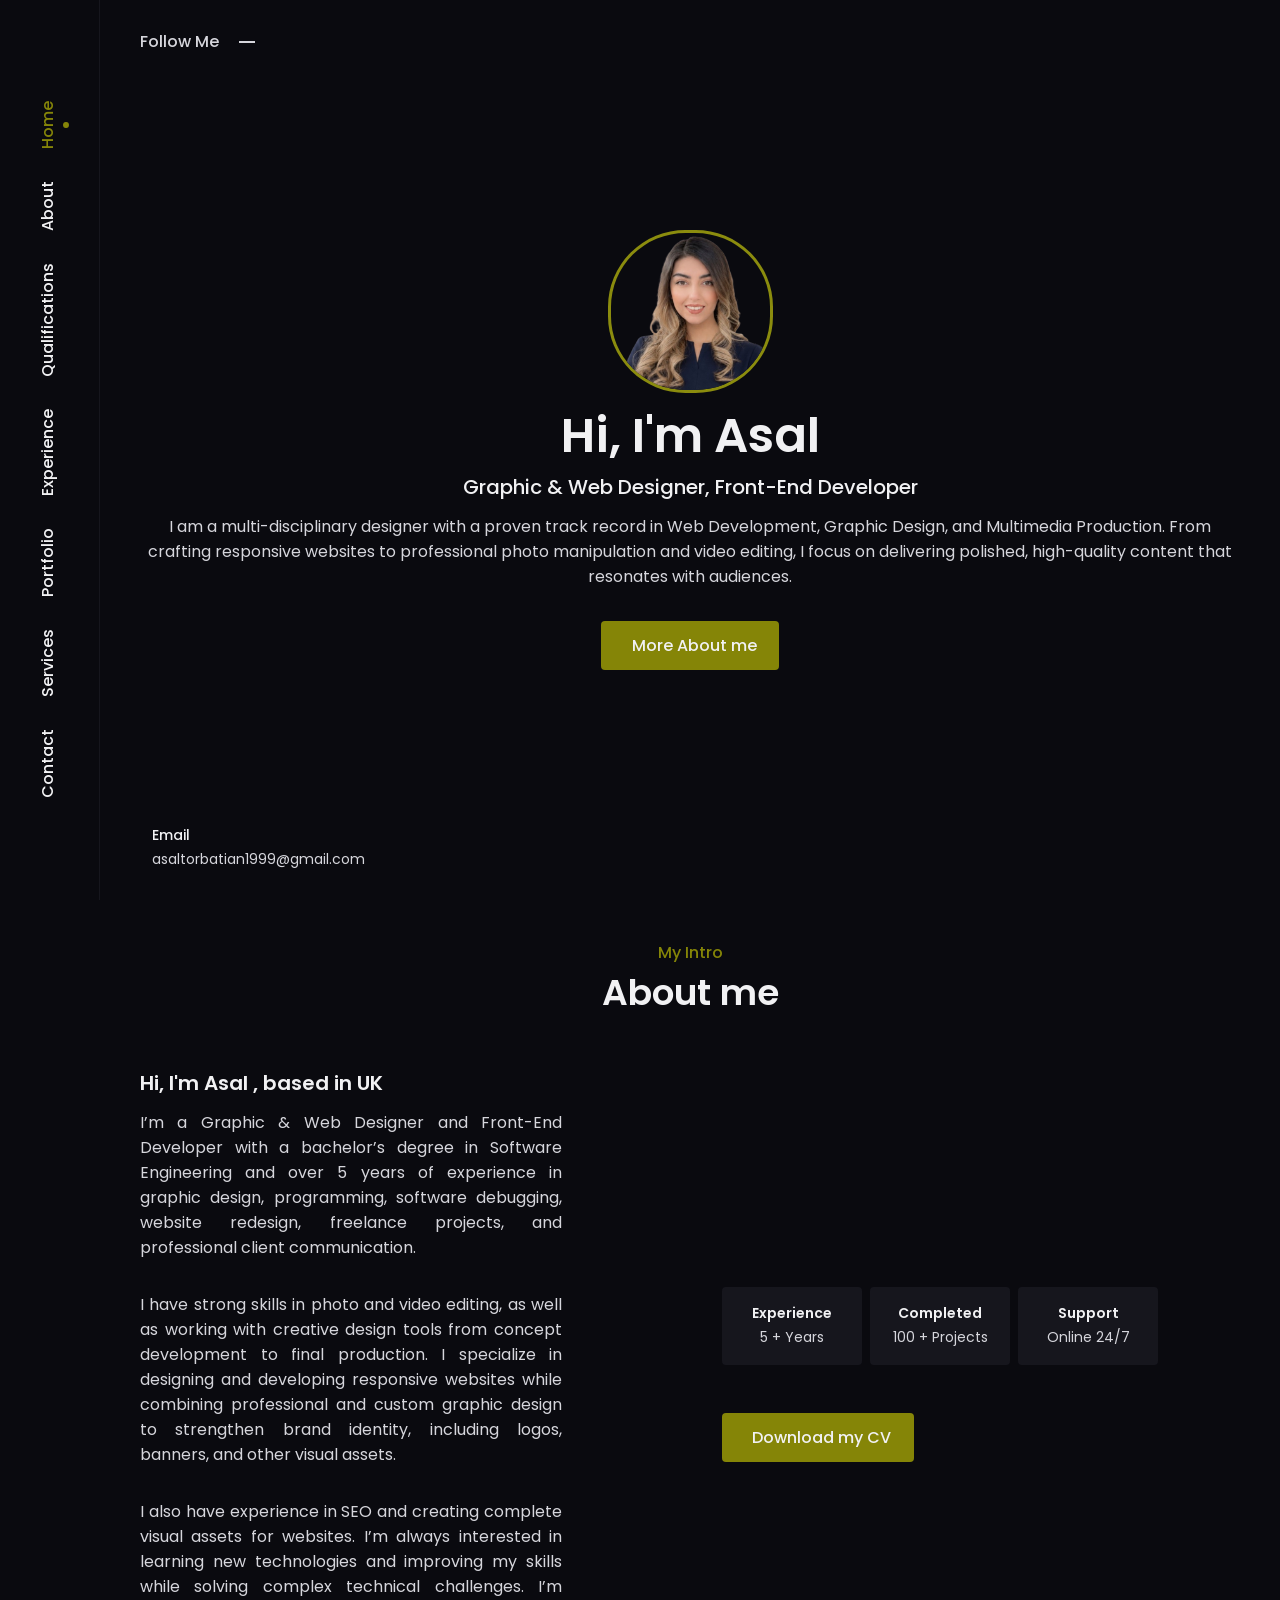
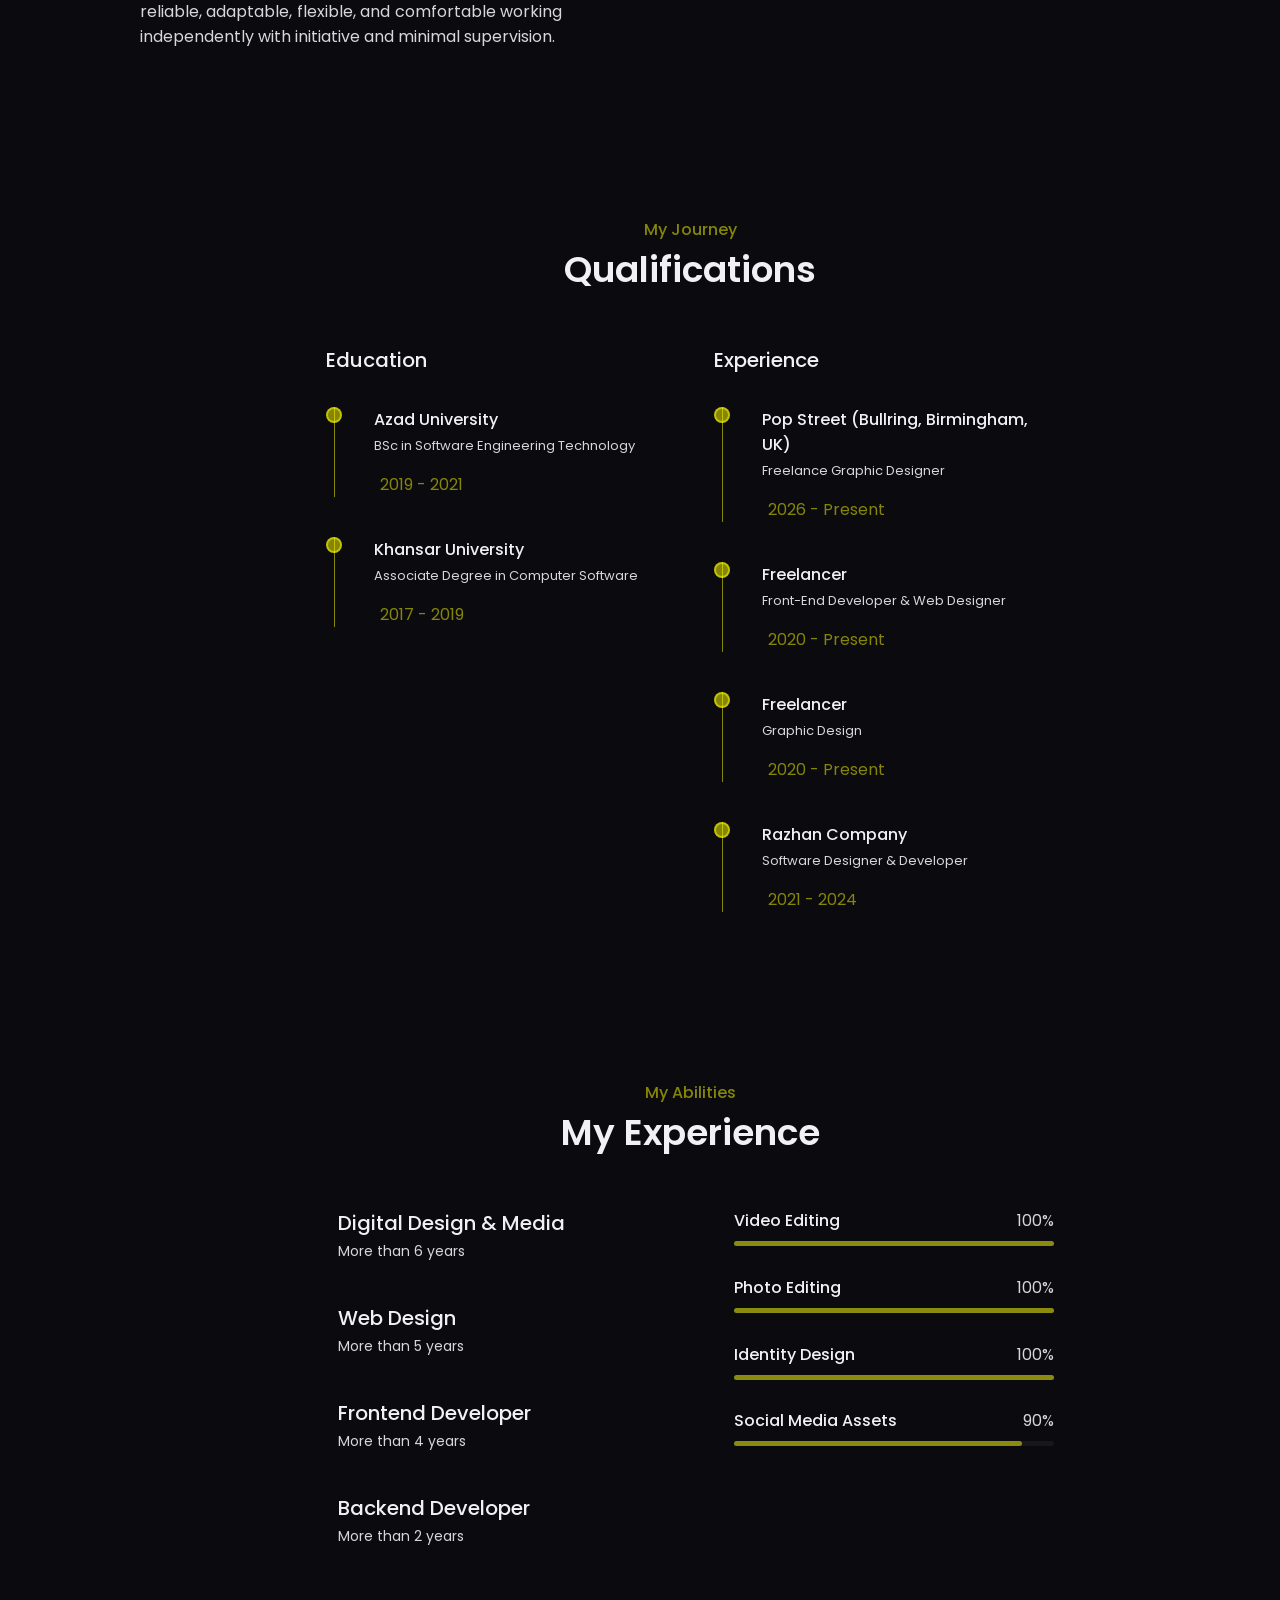
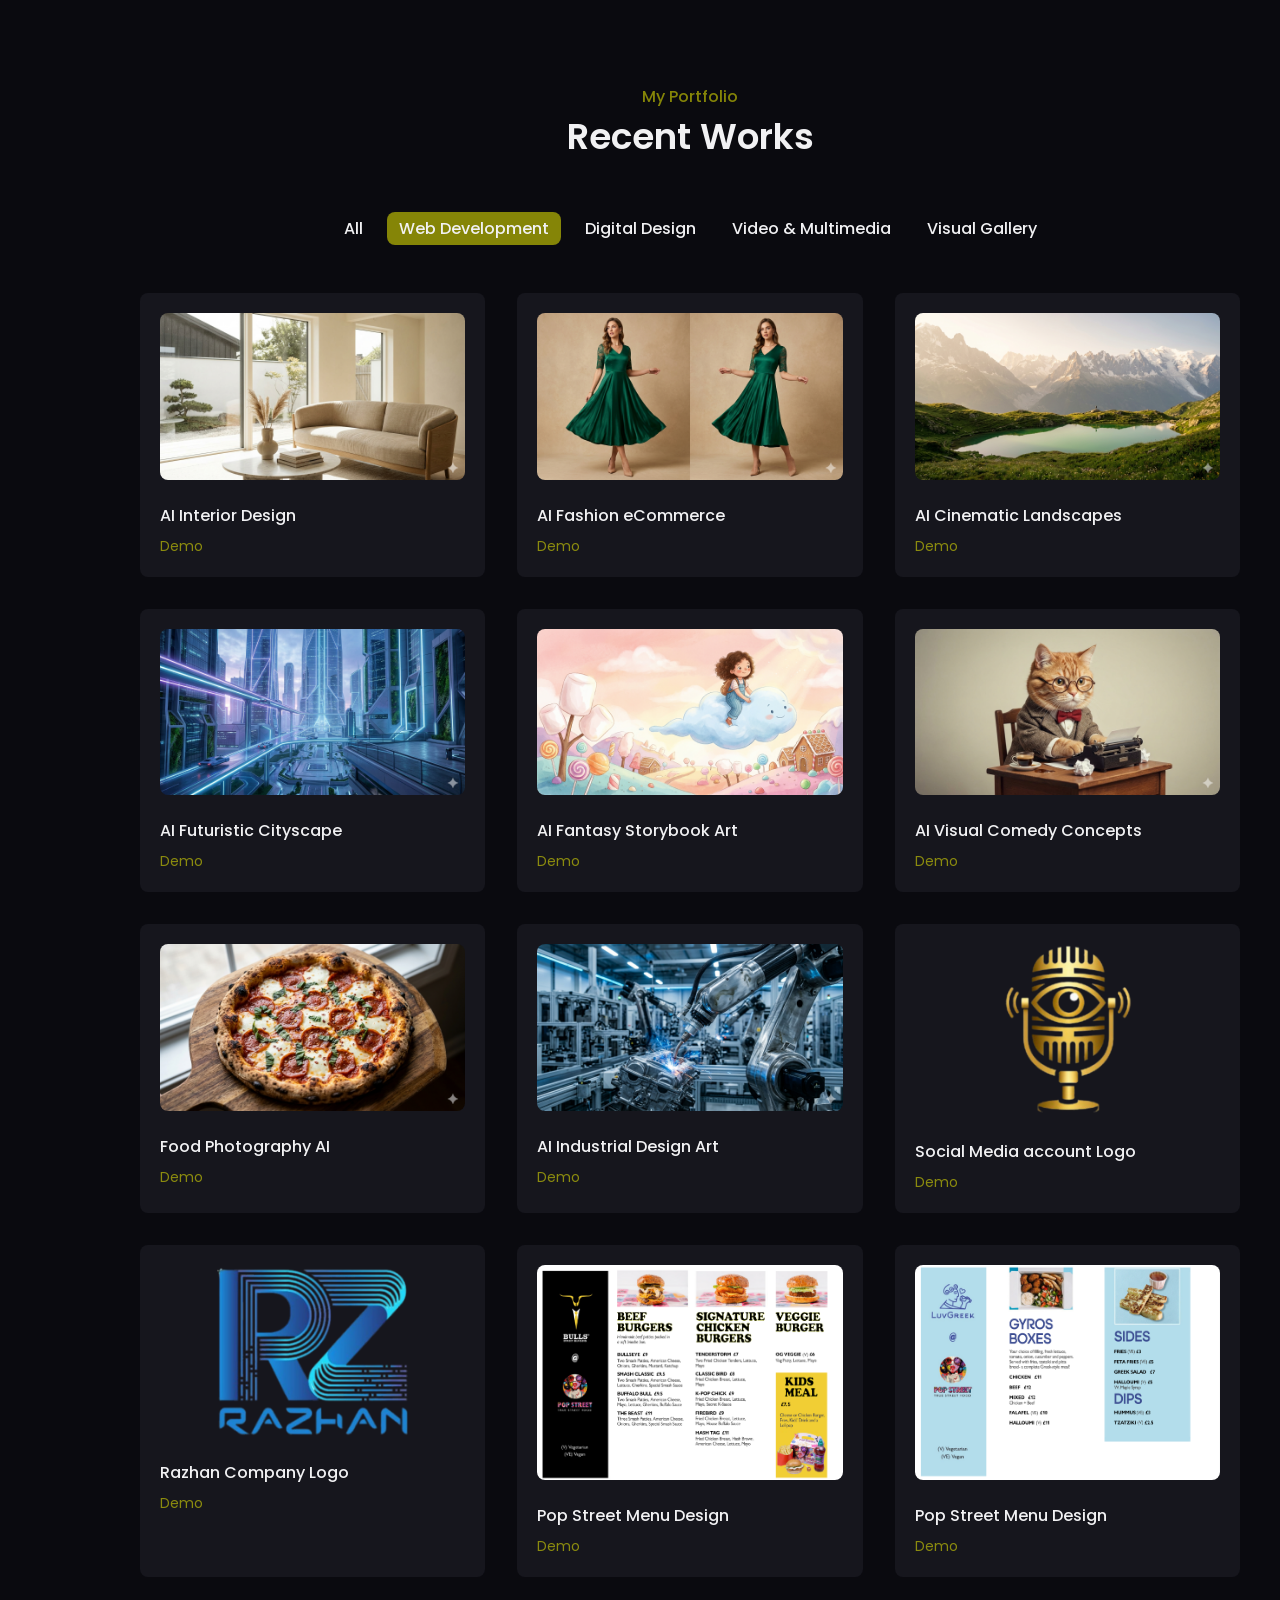
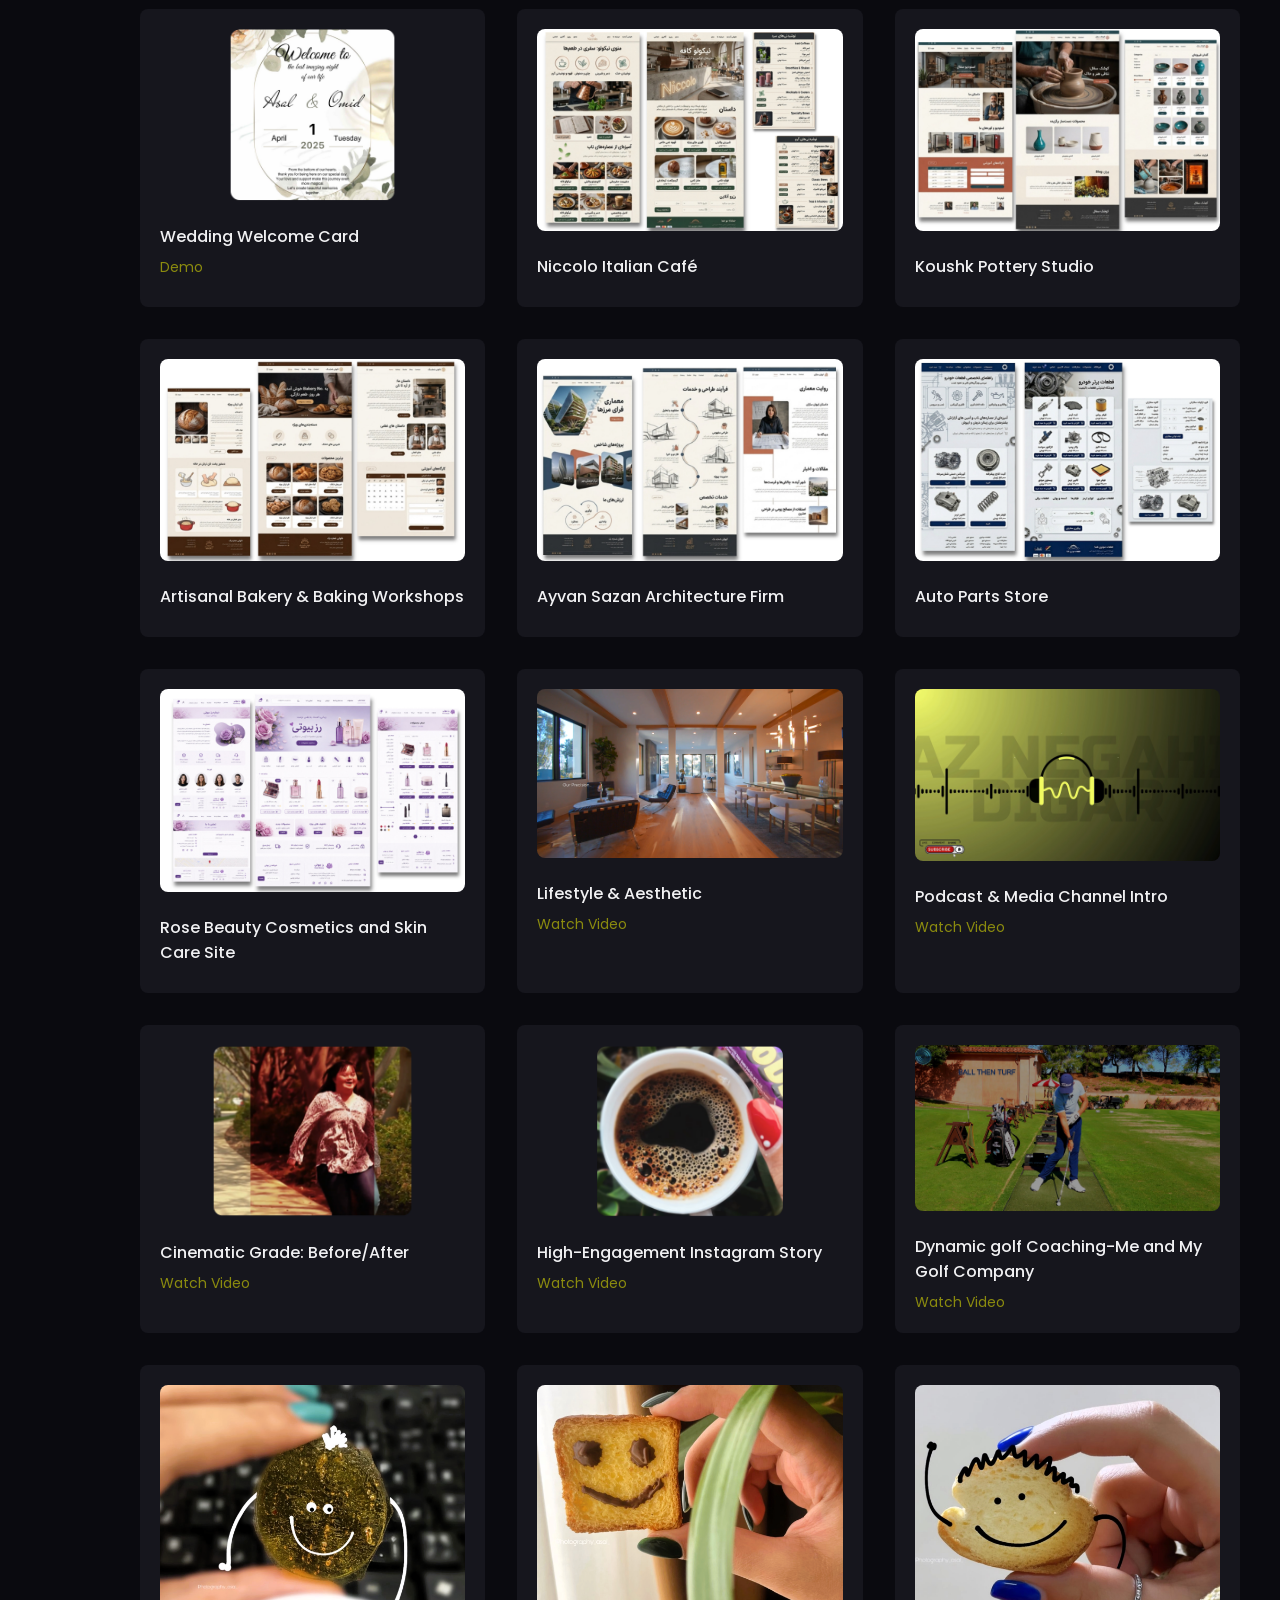
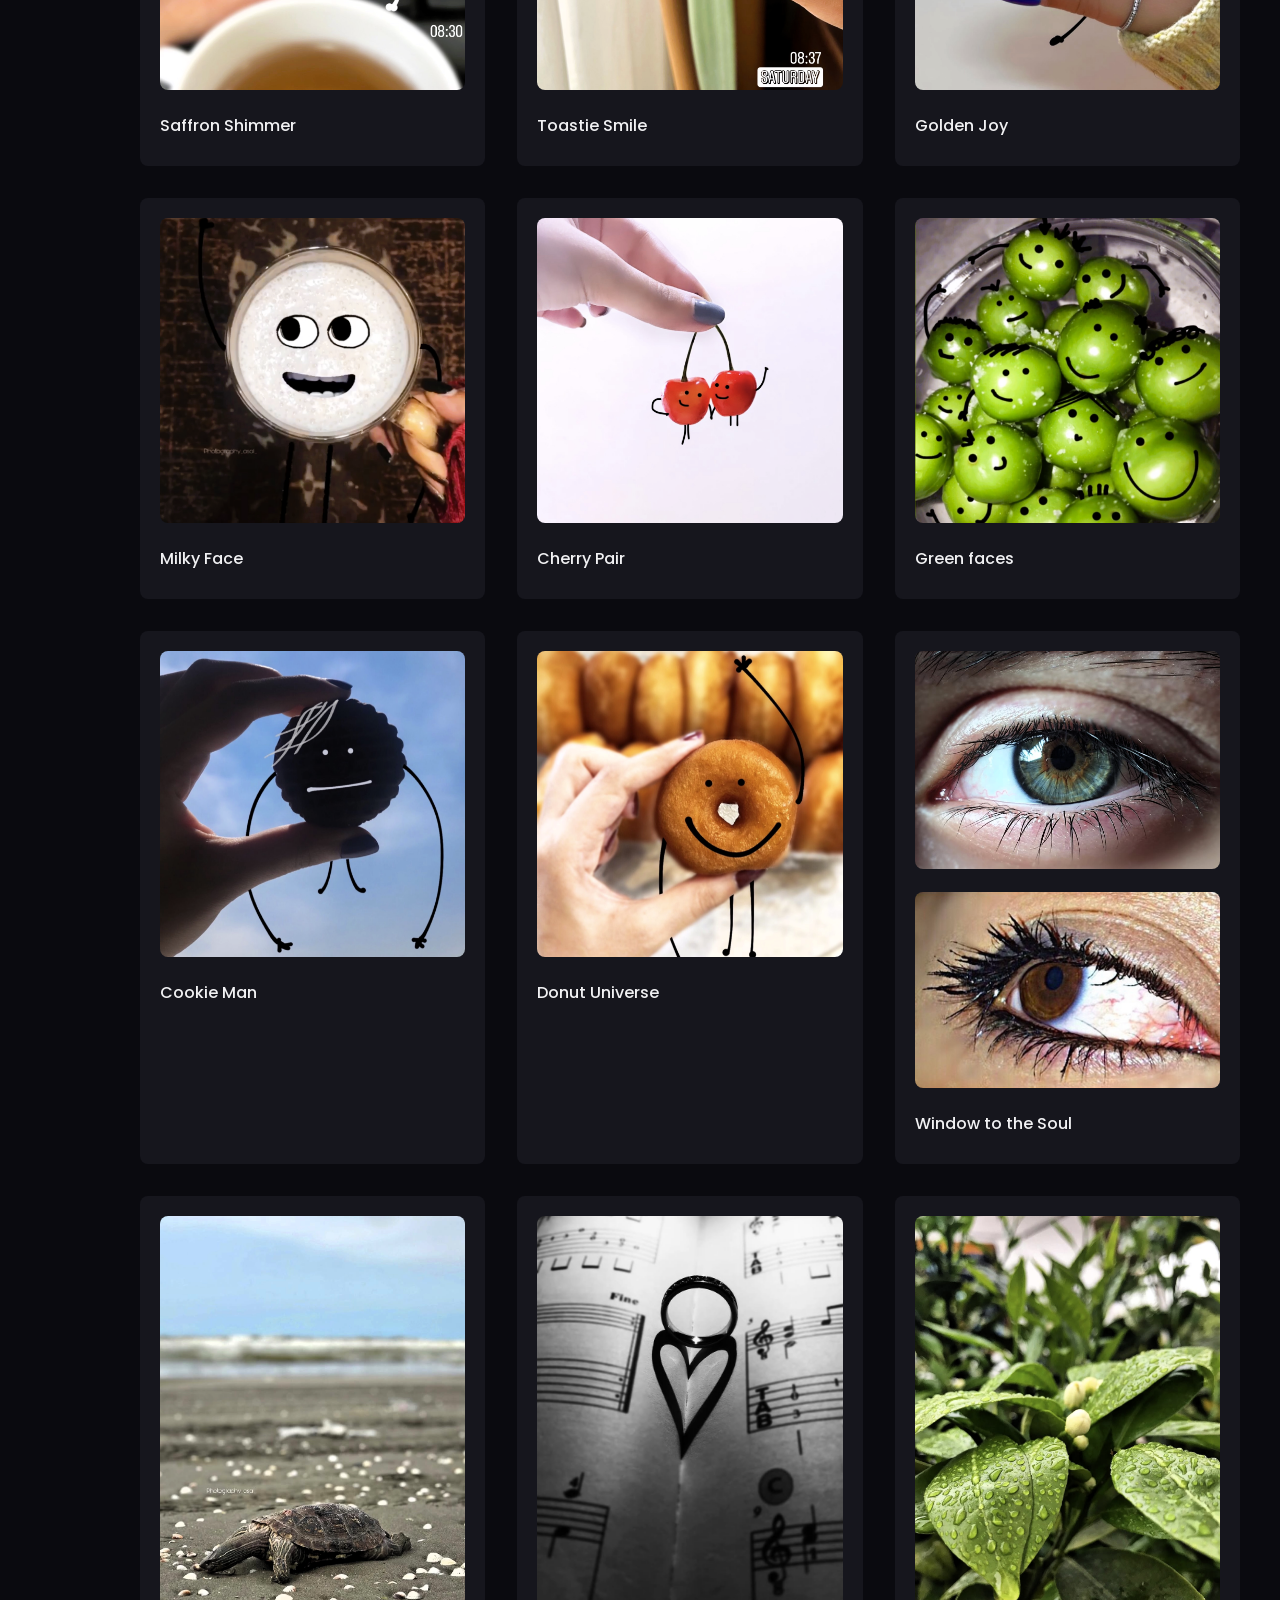
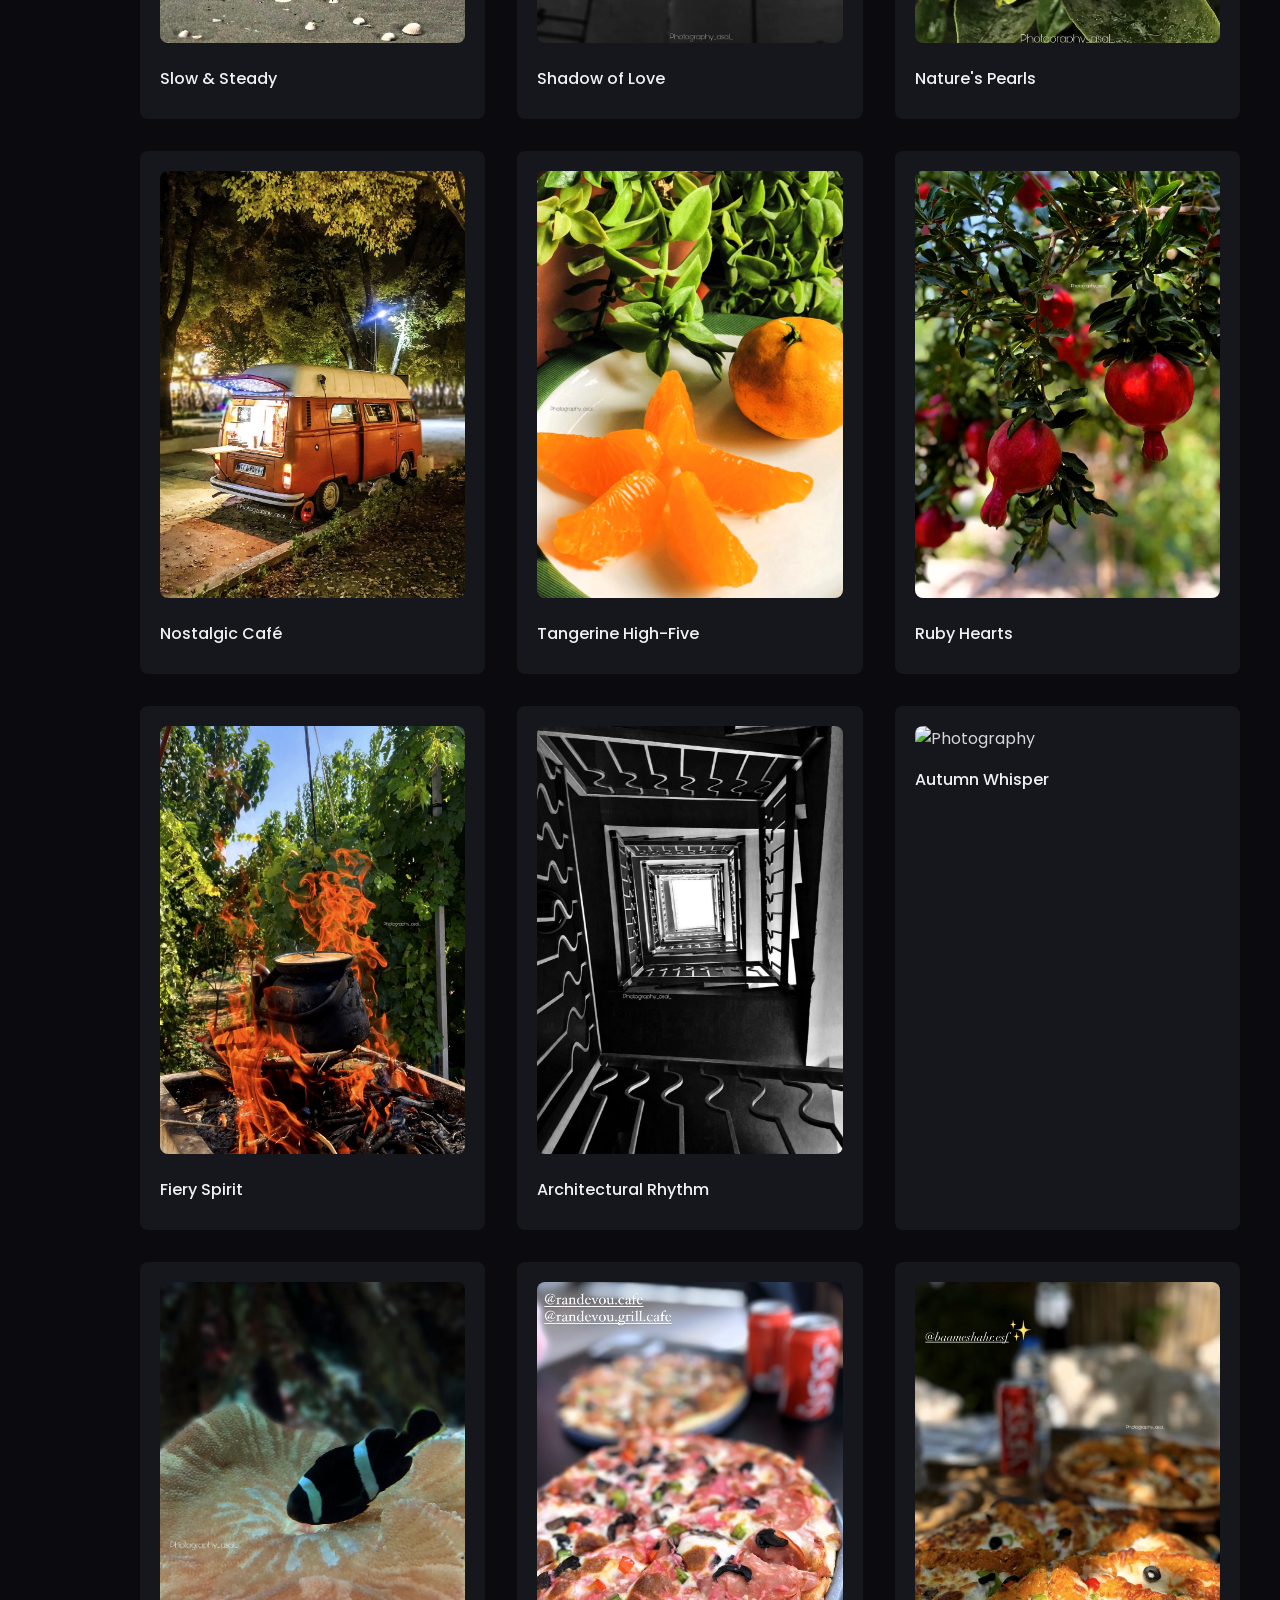
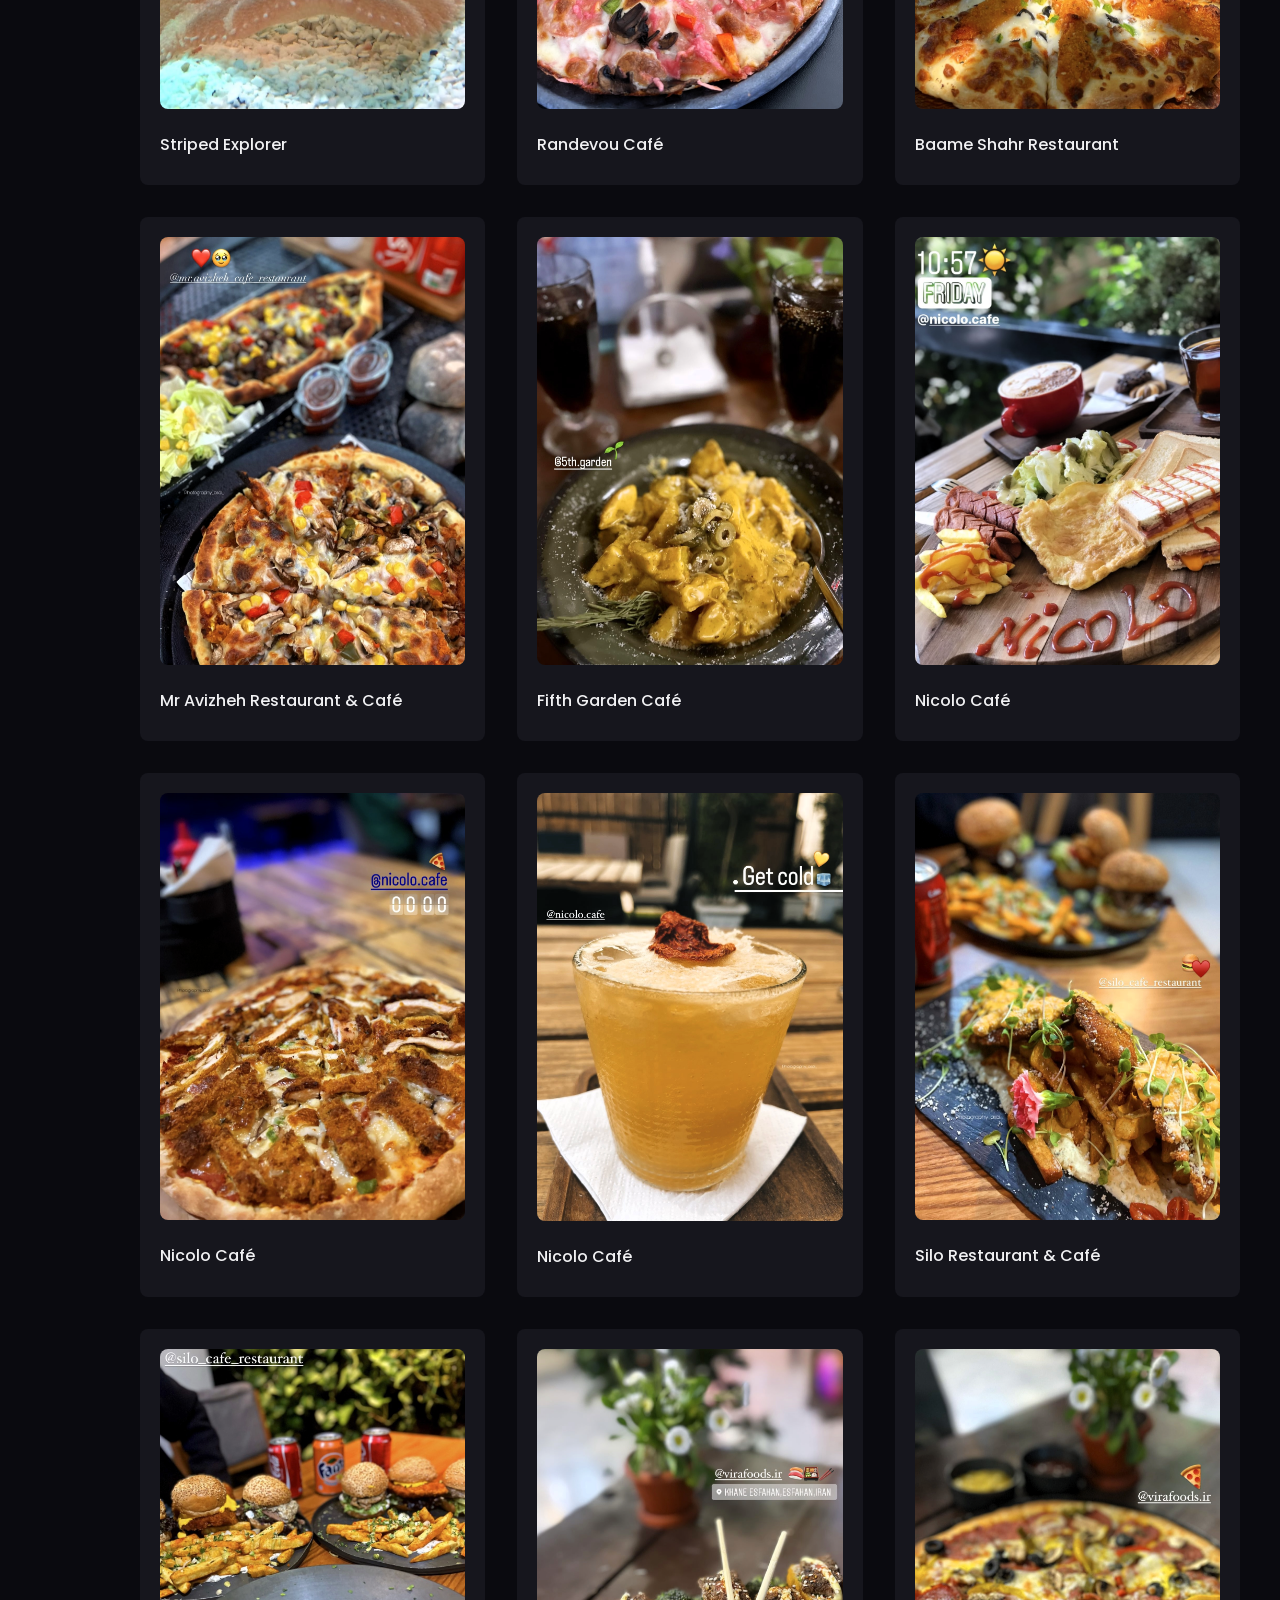
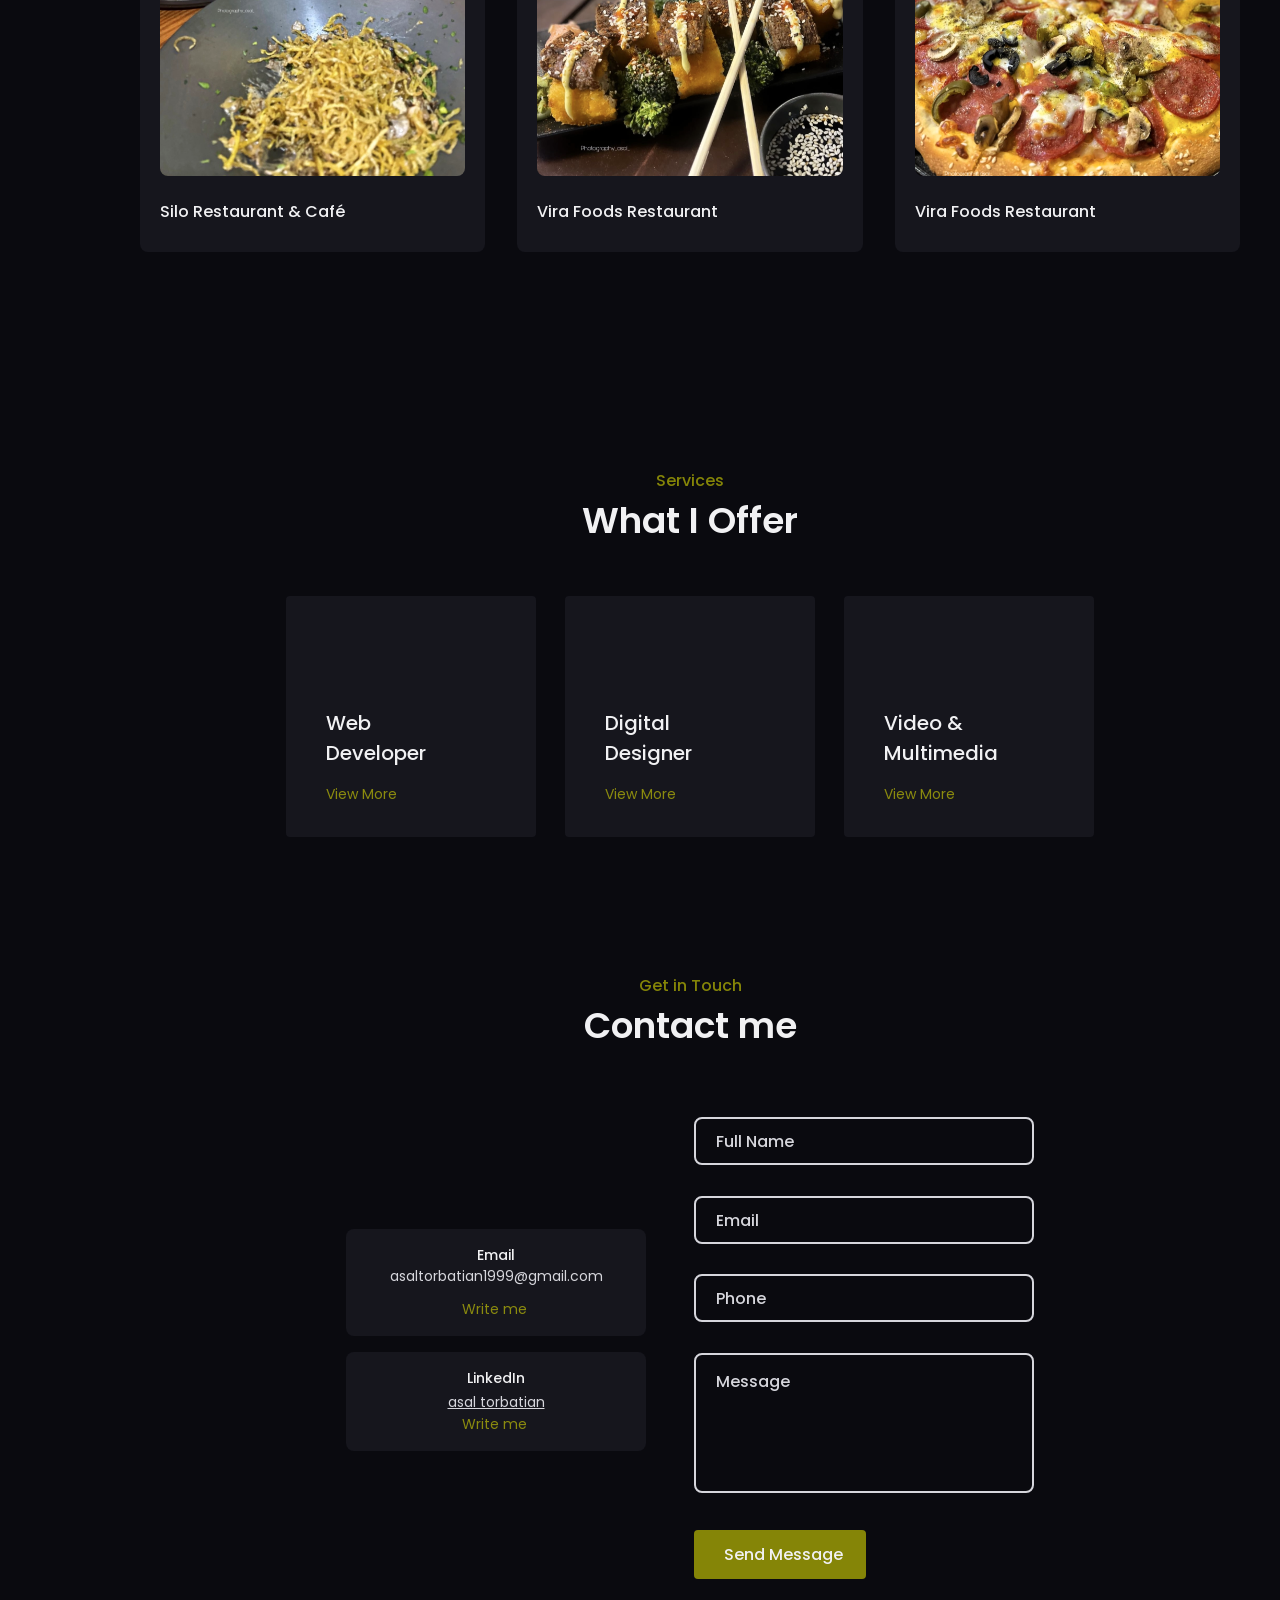
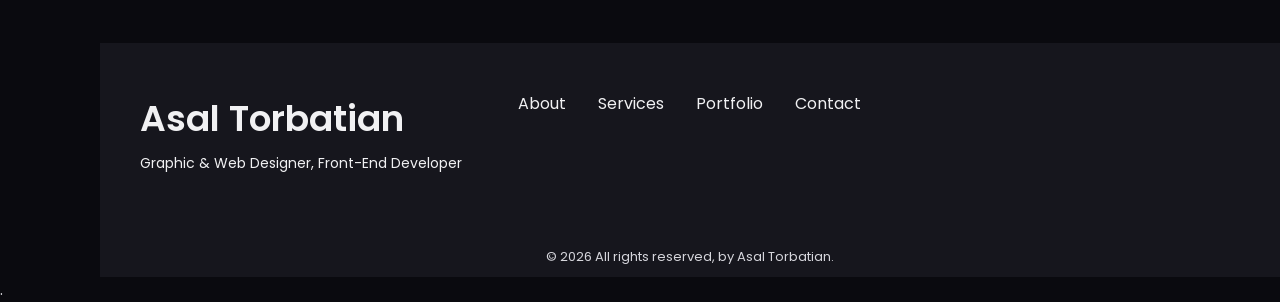
==== index.html @ 98df2137 "Implement scroll progress indicator in index.html Added a scroll progress indicator with SVG graphic" ====
<!DOCTYPE html>
<html lang="en">
<head>
    <meta charset="UTF-8">
    <meta name="viewport" content="width=device-width, initial-scale=1.f0">
    <title>Asal Torbatian | Portfolio</title>
    <link rel="icon" type="image/png" href="Images/favicon.png">
    <link rel="stylesheet" href="https://unicons.iconscout.com/release/v4.0.8/css/line.css">
    <link href='https://unpkg.com/boxicons@2.1.4/css/boxicons.min.css' rel='stylesheet'>
    <link rel="stylesheet" href="https://cdn.jsdelivr.net/npm/swiper@11/swiper-bundle.min.css"/>
    <link rel="stylesheet" href="Resources/style.css">
    <meta property="og:title" content="Asal Torbatian | Portfolio">
<meta property="og:description" content="Graphic & Web Designer, Front-End Developer">
<meta property="og:image" content="https://asaltorbatian.github.io/Images/preview.png">
<meta property="og:url" content="https://asaltorbatian.github.io">
<meta property="og:type" content="website">

    
</head>
<body>
    <div class="nav-toggle" id="nav-toggle">
        <i class="uil uil-bars"></i>
    </div>

    <aside class="sidebar" id="sidebar">
        <nav class="nav">
           <!-- <div class="nav-logo">
                <a href="#" class="nav-logo-text">M</a>
            </div> -->

            <div class="nav-menu">
                <div class="menu">
                    <ul class="nav-list">
                        <li class="nav-item">
                            <a href="#home" class="nav-link active-link">Home</a>
                        </li>

                        <li class="nav-item">
                            <a href="#about" class="nav-link">About</a>
                        </li>
                        
                      <li class="nav-item">
                            <a href="#qualifications" class="nav-link">Qualifications</a>
                        </li>
                        
                        <li class="nav-item">
                            <a href="#experience" class="nav-link">Experience</a>
                        </li>

                        <li class="nav-item">
                            <a href="#portfolio" class="nav-link">Portfolio</a>
                        </li>

                        <li class="nav-item">
                            <a href="#services" class="nav-link">Services</a>
                        </li>

                        <li class="nav-item">
                            <a href="#contact" class="nav-link">Contact</a>
                        </li> 
                    </ul>
                </div>
            </div>

           <!-- <div class="btn-share">
                <i class="uil uil-share-alt social-share"></i>
            </div> -->

            <div class="nav-close" id="nav-close">
                <i class="uil uil-times"></i>
            </div>
        </nav>
    </aside>

    <main class="main">
        <section class="home" id="home">
           <div class="home-container container grid">
                <div class="home-social">
                    <span class="home-social-follow">Follow Me</span>
                    <div class="home-social-links">
                      <!--   <a href="https://www.facebook.com" target="_blank" class="home-social-link">
                            <i class="uil uil-facebook-f"></i>
                        </a>

                        <a href="https://www.instagram.com" target="_blank" class="home-social-link">
                            <i class="uil uil-instagram"></i>
                        </a>

                        <a href="https://www.x.com" target="_blank" class="home-social-link">
                            <i class="uil uil-twitter"></i>
                        </a> -->

                        <a href="https://www.linkedin.com/in/asal-torbatian" target="_blank" class="home-social-link">
                            <i class="uil uil-linkedin"></i>
                        </a>
                        <a href="https://www.github.com/asaltorbatian" target="_blank" class="home-social-link">
                            <i class="uil uil-github"></i>
                        </a>
                    </div>
                </div>

                
           <!--  <img src="Images/IMG_2713.png" alt="" class="home-img">-->

            <div class="home-data" style="text-align: center;">
               <img src="Images/IMG_27133.png" alt="Asal" style="max-width:15%; border-radius: 47%; max-width: 15%; border: 3px solid #8b8c0e; object-fit: cover;"> 
                <h1 class="home-title">Hi, I'm Asal</h1>
                <h3 class="home-subtitle">Graphic & Web Designer, Front-End Developer</h3>
                <p class="home-description">I am a multi-disciplinary designer with a proven track record in Web Development,
                    Graphic Design, and Multimedia Production. From crafting responsive websites to professional photo manipulation and video editing,
                    I focus on delivering polished, high-quality content that resonates with audiences.</p>
                <a href="#about" class="button">
                    <i class="uil uil-user button-icon"></i>
                    More About me
                </a>
            </div>

            <div class="my-info">
               <!-- <div class="info-item">
                    <i class="uil uil-facebook-messenger info-icon"></i>

                    <div>
                        <h3 class="info-title">Messenger</h3>
                        <span class="info-subtitle">user.fb123</span>
                    </div>
                </div> 

                <div class="info-item">
                    <i class="uil uil-whatsapp info-icon"></i>

                    <div>
                        <h3 class="info-title">Whatsapp</h3>
                        <span class="info-subtitle">+44-7398-043904</span>
                    </div>
                </div>-->

                <div class="info-item">
                    <i class="uil uil-envelope-edit info-icon"></i>

                    <div>
                        <h3 class="info-title">Email</h3>
                        <span class="info-subtitle">asaltorbatian1999@gmail.com</span>
                    </div>
                </div>
            </div>
        </div>

            
        </section>








        
        <section class="about section" id="about" style="padding: 2.5rem 0 2rem; !important">
            <h2 class="section-title" data-heading="My Intro">About me</h2>

            <div class="about-container container grid">
               <!--  <img src="Images/IMG_2713.png" alt="" class="about-img"> -->


<div class="about-data">
                    <h3 class="about-heading">Hi, I'm Asal , based in UK</h3>
                    <p class="about-description">I’m a Graphic & Web Designer and Front-End Developer with a bachelor’s degree in Software 
                        Engineering and over 5 years of experience in graphic design,
                        programming, software debugging, website redesign, freelance projects, and professional client communication.</p>
                        
                     <p class="about-description">I have strong skills in photo and video editing, as well as working with creative design tools
                         from concept development to final production. I specialize in designing and developing responsive websites while combining
                         professional and custom graphic design to strengthen brand identity, including logos, banners, and other visual assets.</p>
                         
                     <p class="about-description">I also have experience in SEO and creating complete visual assets for websites. 
                         I’m always interested in learning new technologies and improving my skills while solving complex technical challenges. 
                         I’m reliable, adaptable, flexible, and comfortable working independently with initiative and minimal supervision.</p>                   
                </div>


                
                <div class="about-data">
                    
                    <div class="about-info">
                        <div class="about-box">
                            <i class="uil uil-award about-icon"></i>
                            <h3 class="about-title">Experience</h3>
                            <span class="about-subtitle">5 + Years</span>
                        </div>

                        <div class="about-box">
                            <i class="uil uil-suitcase-alt about-icon"></i>
                            <h3 class="about-title">Completed</h3>
                            <span class="about-subtitle">100 + Projects</span>
                        </div>

                        <div class="about-box">
                            <i class="uil uil-headphones-alt about-icon"></i>
                            <h3 class="about-title">Support</h3>
                            <span class="about-subtitle">Online 24/7</span>
                        </div>
                    </div>

                   <!-- <a href="#contact" class="button"><i class="uil uil-file-download button-icon"></i>Download my CV</a>-->
                <a href="Resources/Asal Torbatian CV.pdf" download="Asal-Torbatian-CV.pdf" class="button"><i class="uil uil-file-download button-icon"></i>Download my CV</a>



                    
                </div>
            </div>
        </section>

        <section class="qualification section" id="qualifications">
            <h2 class="section-title" data-heading="My Journey">Qualifications</h2>

            <div class="qualification-container container grid">
                <div class="education">
                    <h3 class="qualification-title"><i class="uil uil-graduation-cap"></i>Education</h3>

                    <div class="timeline">
                        <div class="timeline-item">
                            <div class="circle-dot"></div>
                            <h3 class="timeline-title">Azad University</h3>
                            <p class="timeline-text">BSc in Software Engineering Technology</p>
                            <span class="timeline-date"><i class="uil uil-calendar-alt"></i>2019 - 2021</span>
                        </div>

                        <div class="timeline-item">
                            <div class="circle-dot"></div>
                            <h3 class="timeline-title">Khansar University</h3>
                            <p class="timeline-text">Associate Degree in Computer Software</p>
                            <span class="timeline-date"><i class="uil uil-calendar-alt"></i>2017 - 2019</span>
                        </div>

                   <!--     <div class="timeline-item">
                            <div class="circle-dot"></div>
                            <h3 class="timeline-title">KLM University (Sometown, NJ)</h3>
                            <p class="timeline-text">BS in Web Development</p>
                            <span class="timeline-date"><i class="uil uil-calendar-alt"></i>2015 - 2017</span>
                        </div> -->
                    </div>
                </div>

                <div class="experience">
                    <h3 class="qualification-title"><i class="uil uil-suitcase"></i>Experience</h3>

                    <div class="timeline">
                        <div class="timeline-item">
                            <div class="circle-dot"></div>
                            <h3 class="timeline-title">Pop Street (Bullring, Birmingham, UK)</h3>
                            <p class="timeline-text">Freelance Graphic Designer</p>
                            <span class="timeline-date"><i class="uil uil-calendar-alt"></i>2026 - Present</span>
                        </div>
                        
                        <div class="timeline-item">
                            <div class="circle-dot"></div>
                            <h3 class="timeline-title">Freelancer</h3>
                            <p class="timeline-text">Front-End Developer & Web Designer</p>
                            <span class="timeline-date"><i class="uil uil-calendar-alt"></i>2020 - Present</span>
                        </div>

                        <div class="timeline-item">
                            <div class="circle-dot"></div>
                            <h3 class="timeline-title">Freelancer</h3>
                            <p class="timeline-text">Graphic Design</p>
                            <span class="timeline-date"><i class="uil uil-calendar-alt"></i>2020 - Present</span>
                        </div>

                        <div class="timeline-item">
                            <div class="circle-dot"></div>
                            <h3 class="timeline-title">Razhan Company</h3>
                            <p class="timeline-text">Software Designer & Developer</p>
                            <span class="timeline-date"><i class="uil uil-calendar-alt"></i>2021 - 2024</span>
                        </div>
                    </div>
                </div>
            </div>
        </section>

        <section class="skills section" id="experience" style="padding: 8.5rem 0 2rem !important;">
            <h2 class="section-title" data-heading="My Abilities">My Experience</h2>

            <div class="skills-container container grid">
                <div class="skills-tabs">
                    <div class="skills-header skills-active" data-target="#media">
                        <i class="uil uil-film skills-icon"></i>
                        <div>
                            <h1 class="skills-title">Digital Design & Media</h1>
                            <span class="skills-subtitle">More than 6 years</span>

                        </div>

                        <i class="uil uil-angle-down skills-arrow"></i>
                    </div>
                    
                    <div class="skills-header" data-target="#design">
                        <i class="uil uil-swatchbook skills-icon"></i>

                        <div>
                            <h1 class="skills-title">Web Design</h1>
                            <span class="skills-subtitle">More than 5 years</span>
                            
                        </div>

                        <i class="uil uil-angle-down skills-arrow"></i>
                    </div>
                    
                    <div class="skills-header" data-target="#frontend">
                        <i class="uil uil-brackets-curly skills-icon"></i>

                        <div>
                            <h1 class="skills-title">Frontend Developer</h1>
                            <span class="skills-subtitle">More than 4 years</span>
                            
                        </div>

                        <i class="uil uil-angle-down skills-arrow"></i>
                    </div>

                    

                    <div class="skills-header" data-target="#backend">
                        <i class="uil uil-server-network skills-icon"></i>

                        <div>
                            <h1 class="skills-title">Backend Developer</h1>
                            <span class="skills-subtitle">More than 2 years</span>

                        </div>

                        <i class="uil uil-angle-down skills-arrow"></i>
                    </div>

                    
                    
                </div>

                <div class="skills-content">
                    <div class="skills-group" data-content id="frontend">
                        <div class="skills-list grid">
                            <div class="skills-data">
                                <div class="skills-titles">
                                    <h3 class="skills-name">HTML5 / CSS3 / Bootstrap</h3>
                                    <span class="skills-number">90%</span>
                                </div>

                                <div class="skills-bar">
                                    <span class="skills-percentage" style="width: 90%;"></span>
                                </div>
                            </div>

                            <div class="skills-data">
                                <div class="skills-titles">
                                    <h3 class="skills-name">Debugging & Tools</h3>
                                    <span class="skills-number">85%</span>
                                </div>

                                <div class="skills-bar">
                                    <span class="skills-percentage" style="width: 85%;"></span>
                                </div>
                            </div>

                            <div class="skills-data">
                                <div class="skills-titles">
                                    <h3 class="skills-name">GitHub / Version Control</h3>
                                    <span class="skills-number">80%</span>
                                </div>

                                <div class="skills-bar">
                                    <span class="skills-percentage" style="width: 80%;"></span>
                                </div>
                            </div>

                           <!-- <div class="skills-data">
                                <div class="skills-titles">
                                    <h3 class="skills-name">React</h3>
                                    <span class="skills-number">85%</span>
                                </div>

                                <div class="skills-bar">
                                    <span class="skills-percentage" style="width: 85%;"></span>
                                </div>
                            </div> -->
                        </div>
                    </div>

                    <div class="skills-group" data-content id="design">
                        <div class="skills-list grid">
                            <div class="skills-data">
                                <div class="skills-titles">
                                    <h3 class="skills-name">WordPress (Customization)</h3>
                                    <span class="skills-number">95%</span>
                                </div>

                                <div class="skills-bar">
                                    <span class="skills-percentage" style="width: 95%;"></span>
                                </div>
                            </div>

                            <div class="skills-data">
                                <div class="skills-titles">
                                    <h3 class="skills-name">Elementor / Responsive Design</h3>
                                    <span class="skills-number">90%</span>
                                </div>

                                <div class="skills-bar">
                                    <span class="skills-percentage" style="width: 90%;"></span>
                                </div>
                            </div>

                            <div class="skills-data">
                                <div class="skills-titles">
                                    <h3 class="skills-name">SEO Fundamentals</h3>
                                    <span class="skills-number">70%</span>
                                </div>

                                <div class="skills-bar">
                                    <span class="skills-percentage" style="width: 70%;"></span>
                                </div>
                            </div>

                        </div>
                    </div>

                    <div class="skills-group" data-content id="backend">
                        <div class="skills-list grid">
                            <div class="skills-data">
                                <div class="skills-titles">
                                    <h3 class="skills-name">SQL Server</h3>
                                    <span class="skills-number">70%</span>
                                </div>

                                <div class="skills-bar">
                                    <span class="skills-percentage" style="width: 70%;"></span>
                                </div>
                            </div>

                            <div class="skills-data">
                                <div class="skills-titles">
                                    <h3 class="skills-name">C# / .NET</h3>
                                    <span class="skills-number">50%</span>
                                </div>

                                <div class="skills-bar">
                                    <span class="skills-percentage" style="width: 50%;"></span>
                                </div>
                            </div>

                            <div class="skills-data">
                                <div class="skills-titles">
                                    <h3 class="skills-name">Data Integration</h3>
                                    <span class="skills-number">50%</span>
                                </div>

                                <div class="skills-bar">
                                    <span class="skills-percentage" style="width: 50%;"></span>
                                </div>
                            </div>

                          <!--  <div class="skills-data">
                                <div class="skills-titles">
                                    <h3 class="skills-name">Firebase</h3>
                                    <span class="skills-number">75%</span>
                                </div>

                                <div class="skills-bar">
                                    <span class="skills-percentage" style="width: 75%;"></span>
                                </div>
                            </div> -->

                        </div>
                    </div>

                    <div class="skills-group skills-active" data-content id="media">
                        <div class="skills-list grid">
                            <div class="skills-data">
                                <div class="skills-titles">
                                    <h3 class="skills-name">Video Editing</h3>
                                    <span class="skills-number">100%</span>
                                </div>

                                <div class="skills-bar">
                                    <span class="skills-percentage" style="width: 100%;"></span>
                                </div>
                            </div>

                            <div class="skills-data">
                                <div class="skills-titles">
                                    <h3 class="skills-name">Photo Editing</h3>
                                    <span class="skills-number">100%</span>
                                </div>

                                <div class="skills-bar">
                                    <span class="skills-percentage" style="width: 100%;"></span>
                                </div>
                            </div>

                            <div class="skills-data">
                                <div class="skills-titles">
                                    <h3 class="skills-name">Identity Design</h3>
                                    <span class="skills-number">100%</span>
                                </div>

                                <div class="skills-bar">
                                    <span class="skills-percentage" style="width: 100%;"></span>
                                </div>
                            </div>

                           <div class="skills-data">
                                <div class="skills-titles">
                                    <h3 class="skills-name">Social Media Assets</h3>
                                    <span class="skills-number">90%</span>
                                </div>

                                <div class="skills-bar">
                                    <span class="skills-percentage" style="width: 90%;"></span>
                                </div>
                            </div> 

                        </div>
                    </div>
                </div>
            </div>
        </section>

     <section class="work section" id="portfolio">
    <h2 class="section-title" data-heading="My Portfolio">Recent Works</h2>

    <div class="work-filters">
        <span class="work-item " data-filter="all">All</span>
        <span class="work-item active-work" data-filter=".web">Web Development</span>
        <span class="work-item" data-filter=".design">Digital Design</span>
        <span class="work-item" data-filter=".app">Video & Multimedia</span>
        <span class="work-item" data-filter=".gallery">Visual Gallery</span>
    </div>

    <div class="work-subfilters" id="design-subfilters" style="display: none; justify-content: center; column-gap: 1rem; margin-bottom: 2rem; flex-wrap: wrap; row-gap: 0.5rem;">
        <span class="subwork-item active-subwork" data-filter=".design" style="cursor: pointer; padding: 0.25rem 0.75rem;">All Designs</span>
        <span class="subwork-item" data-filter=".ai" style="cursor: pointer; padding: 0.25rem 0.75rem;">AI Enhanced</span>
        <span class="subwork-item" data-filter=".identity" style="cursor: pointer; padding: 0.25rem 0.75rem;">Identity</span>
        <span class="subwork-item" data-filter=".invite" style="cursor: pointer; padding: 0.25rem 0.75rem;">Cards</span>
       <!-- <span class="subwork-item" data-filter=".manipulation" style="cursor: pointer; padding: 0.25rem 0.75rem;">Photo edit</span>-->
    </div>
    <div class="work-subfilters" id="gallery-subfilters" style="display: none; justify-content: center; column-gap: 1rem; margin-bottom: 2rem; flex-wrap: wrap; row-gap: 0.5rem;">
        <span class="subwork-item active-subwork" data-filter=".gallery" style="cursor: pointer; padding: 0.25rem 0.75rem;">All photos</span>
        <span class="subwork-item" data-filter=".creative" style="cursor: pointer; padding: 0.25rem 0.75rem;">Creative Illustrations</span>
        <span class="subwork-item" data-filter=".mobilegraphy" style="cursor: pointer; padding: 0.25rem 0.75rem;">Mobilegraphy & Edit</span>
        <span class="subwork-item" data-filter=".social" style="cursor: pointer; padding: 0.25rem 0.75rem;">Social Ads Photography</span>
    </div>
         <div id="gallery-header" style="display: none; text-align: center; margin-bottom: 2rem;">
    <p id="gallery-desc" class="section__subtitle" style="max-width: 600px; margin: 0 auto; font-style: italic; color: var(--text-color);"></p>
</div>
         
         
    <div class="work-container container grid">
        
        <div class="work-card mix design ai">
            <img src="Images/AIPhoto/AI (1).png" alt="AI Interior" class="work-img">
            <span class="project-subtitle" style="display: none;">AI Enhanced</span>
            <h3 class="work-title">AI Interior Design</h3>
            <span class="work-button">Demo<i class="uil uil-arrow-right work-button-icon"></i></span>
            <div class="portfolio-item-details" style="display: none;">
                <h3 class="details-title">AI Interior Design</h3>
                <p class="details-description">Modern and minimalist living room concept generated using advanced AI prompting for realistic lighting and textures.</p>
                <ul class="details-info">
                    <li>Created - <span>Apr 2026</span></li>
                    <li>Technologies - <span>Gemini 1.5 Pro</span></li>
                    <li>Role - <span>AI Artist</span></li>
                </ul>
            </div>
        </div>

        <div class="work-card mix design ai">
            <img src="Images/AIPhoto/AI (2).png" alt="Fashion" class="work-img">
            <span class="project-subtitle" style="display: none;">AI Enhanced</span>
            <h3 class="work-title">AI Fashion eCommerce</h3>
            <span class="work-button">Demo<i class="uil uil-arrow-right work-button-icon"></i></span>
            <div class="portfolio-item-details" style="display: none;">
                <h3 class="details-title">AI Fashion eCommerce</h3>
                <p class="details-description">Conceptual fashion shoot for an eCommerce brand, focusing on urban style and fabric details.</p>
                <ul class="details-info">
                    <li>Created - <span>Mar 2026</span></li>
                    <li>Technologies - <span>AI Generation</span></li>
                    <li>Role - <span>Creative Direction</span></li>
                </ul>
            </div>
        </div>

        <div class="work-card mix design ai">
            <img src="Images/AIPhoto/AI (3).png" alt="Nature" class="work-img">
            <span class="project-subtitle" style="display: none;">AI Enhanced</span>
            <h3 class="work-title">AI Cinematic Landscapes</h3>
            <span class="work-button">Demo<i class="uil uil-arrow-right work-button-icon"></i></span>
            <div class="portfolio-item-details" style="display: none;">
                <h3 class="details-title">AI Cinematic Landscapes</h3>
                <p class="details-description">Exploring nature's beauty through hyper-realistic AI-generated environmental art.</p>
                <ul class="details-info">
                    <li>Created - <span>Feb 2026</span></li>
                    <li>Technologies - <span>AI Enhanced</span></li>
                    <li>Role - <span>Environment Design</span></li>
                </ul>
            </div>
        </div>

        <div class="work-card mix design ai">
            <img src="Images/AIPhoto/AI (4).png" alt="Sci-Fi" class="work-img">
            <span class="project-subtitle" style="display: none;">AI Enhanced</span>
            <h3 class="work-title">AI Futuristic Cityscape</h3>
            <span class="work-button">Demo<i class="uil uil-arrow-right work-button-icon"></i></span>
            <div class="portfolio-item-details" style="display: none;">
                <h3 class="details-title">AI Futuristic Cityscape</h3>
                <p class="details-description">Concept art for a sci-fi world featuring neon lighting and advanced architecture.</p>
                <ul class="details-info">
                    <li>Created - <span>Jan 2026</span></li>
                    <li>Technologies - <span>Prompt Engineering</span></li>
                    <li>Role - <span>Concept Artist</span></li>
                </ul>
            </div>
        </div>

        <div class="work-card mix design ai">
            <img src="Images/AIPhoto/AI (5).png" alt="Fantasy" class="work-img">
            <span class="project-subtitle" style="display: none;">AI Enhanced</span>
            <h3 class="work-title">AI Fantasy Storybook Art</h3>
            <span class="work-button">Demo<i class="uil uil-arrow-right work-button-icon"></i></span>
            <div class="portfolio-item-details" style="display: none;">
                <h3 class="details-title">AI Fantasy Storybook Art</h3>
                <p class="details-description">Whimsical characters and magical worlds designed for children's storytelling.</p>
                <ul class="details-info">
                    <li>Created - <span>Apr 2026</span></li>
                    <li>Technologies - <span>Gemini AI</span></li>
                    <li>Role - <span>Illustrator</span></li>
                </ul>
            </div>
        </div>

        <div class="work-card mix design ai">
            <img src="Images/AIPhoto/AI (6).png" alt="Comedy" class="work-img">
            <span class="project-subtitle" style="display: none;">AI Enhanced</span>
            <h3 class="work-title">AI Visual Comedy Concepts</h3>
            <span class="work-button">Demo<i class="uil uil-arrow-right work-button-icon"></i></span>
            <div class="portfolio-item-details" style="display: none;">
                <h3 class="details-title">AI Visual Comedy Concepts</h3>
                <p class="details-description">Funny and satirical visual content created using AI manipulation.</p>
                <ul class="details-info">
                    <li>Created - <span>Mar 2026</span></li>
                    <li>Technologies - <span>AI Design</span></li>
                    <li>Role - <span>Creator</span></li>
                </ul>
            </div>
        </div>

        <div class="work-card mix design ai">
            <img src="Images/AIPhoto/AI (7).png" alt="Food" class="work-img">
            <span class="project-subtitle" style="display: none;">AI Enhanced</span>
            <h3 class="work-title">Food Photography AI</h3>
            <span class="work-button">Demo<i class="uil uil-arrow-right work-button-icon"></i></span>
            <div class="portfolio-item-details" style="display: none;">
                <h3 class="details-title">Food Photography AI</h3>
                <p class="details-description">Appetizing and professional food visuals for restaurant marketing.</p>
                <ul class="details-info">
                    <li>Created - <span>Apr 2026</span></li>
                    <li>Technologies - <span>Prompt Engineering</span></li>
                    <li>Role - <span>Visual Designer</span></li>
                </ul>
            </div>
        </div>

        <div class="work-card mix design ai">
            <img src="Images/AIPhoto/AI (8).png" alt="Industrial" class="work-img">
            <span class="project-subtitle" style="display: none;">AI Enhanced</span>
            <h3 class="work-title">AI Industrial Design Art</h3>
            <span class="work-button">Demo<i class="uil uil-arrow-right work-button-icon"></i></span>
            <div class="portfolio-item-details" style="display: none;">
                <h3 class="details-title">AI Industrial Design Art</h3>
                <p class="details-description">Mechanical and industrial production concepts visualised through AI.</p>
                <ul class="details-info">
                    <li>Created - <span>Apr 2026</span></li>
                    <li>Technologies - <span>Gemini 1.5</span></li>
                    <li>Role - <span>Designer</span></li>
                </ul>
            </div>
        </div>

        <div class="work-card mix design identity">
            <img src="Images/negahlogo.png" alt="Brand Logo" class="work-img">
            <span class="project-subtitle" style="display: none;">Identity</span>
            <h3 class="work-title">Social Media account Logo</h3>
            <span class="work-button">Demo<i class="uil uil-arrow-right work-button-icon"></i></span>
            <div class="portfolio-item-details" style="display: none;">   
                <h3 class="details-title">Social Media account Logo</h3>
                <p class="details-description">A cohesive visual identity specifically optimized for high-performance across YouTube,
                    Telegram, and Instagram. This project focuses on minimalist logo design and "Profile-First" aesthetics.
                    The design integrates a modern tech-driven style with a vibrant palette to drive engagement</p>
                <ul class="details-info">
                    <li>Created - <span>Mar 2026</span></li>
                    <li>Technologies - <span>Adobe Illustrator / AI Tools</span></li>
                    <li>Role - <span>Brand Identity Designer</span></li>
                </ul>
            </div>
        </div>
        <div class="work-card mix design identity">
            <img src="Images/razhanlogo.png" alt="Brand Logo" class="work-img">
            <span class="project-subtitle" style="display: none;">Identity</span>
            <h3 class="work-title">Razhan Company Logo</h3>
            <span class="work-button">Demo<i class="uil uil-arrow-right work-button-icon"></i></span>
            <div class="portfolio-item-details" style="display: none;">
                <h3 class="details-title">Razhan Company Logo</h3>
                <p class="details-description">A strategic logo design for a software development firm, engineered to symbolize cutting-edge technology and innovation.
                    The visual mark incorporates the brand's signature color
                    palette to evoke trust and professionalism, while the minimalist geometry represents scalability and digital precision.</p>
                <ul class="details-info">
                    <li>Created - <span>Oct 2021</span></li>
                    <li>Technologies - <span>Adobe Illustrator / Picsart</span></li>
                    <li>Role - <span>Brand Identity Designer</span></li>
                </ul>
            </div>
        </div>
         <div class="work-card mix design identity">
            <img src="Images/PopStreet/Bulls.png" alt="Brand Logo" class="work-img">
            <span class="project-subtitle" style="display: none;">Identity</span>
            <h3 class="work-title">Pop Street Menu Design</h3>
            <span class="work-button">Demo<i class="uil uil-arrow-right work-button-icon"></i></span>
            <div class="portfolio-item-details" style="display: none;">
                <h3 class="details-title">Pop Street Menu Design</h3>
                <p class="details-description">A bold and high-contrast menu design created for Bulls Street Burgers at Pop Street Birmingham. 
                    The design was developed to reflect the brand’s energetic street-food identity through strong typography, structured layouts,
                    and visually engaging food imagery while keeping the menu clear, modern, and easy to navigate.</p>
                <ul class="details-info">
                    <li>Created - <span>May 2026</span></li>
                    <li>Technologies - <span>Adobe Photoshop / Canva / Lightroom</span></li>
                    <li>Role - <span>Graphic Designer & Brand Visual Designer</span></li>
                </ul>
            </div>
        </div>
         <div class="work-card mix design identity">
            <img src="Images/PopStreet/LUV.png" alt="Brand Logo" class="work-img">
            <span class="project-subtitle" style="display: none;">Identity</span>
            <h3 class="work-title">Pop Street Menu Design</h3>
            <span class="work-button">Demo<i class="uil uil-arrow-right work-button-icon"></i></span>
            <div class="portfolio-item-details" style="display: none;">
                <h3 class="details-title">Pop Street Menu Design</h3>
                <p class="details-description">A clean and modern restaurant menu design created for LuvGreek at Pop Street Birmingham. The project focused 
                    on combining bold typography, food photography, and a fresh Mediterranean-inspired visual style to create an engaging customer 
                    experience while maintaining strong brand consistency across print and digital formats.</p>
                <ul class="details-info">
                    <li>Created - <span>May 2026</span></li>
                    <li>Technologies - <span>Adobe Photoshop / Canva / Lightroom</span></li>
                    <li>Role - <span>Graphic Designer & Menu Designer</span></li>
                </ul>
            </div>
        </div>
        <div class="work-card mix design invite">
            <img src="Images/WelcomeCover.png" alt="wedding welcome card" class="work-img">
            <span class="project-subtitle" style="display: none;">Cards</span>
            <h3 class="work-title">Wedding Welcome Card</h3>
            <span class="work-button">Demo<i class="uil uil-arrow-right work-button-icon"></i></span>
            <div class="portfolio-item-details" style="display: none;">
                <h3 class="details-title">Wedding Welcome Card</h3>
                <p class="details-description">A bespoke welcome card designed for a modern wedding ceremony. This project focuses on minimalist aesthetics,
                    sophisticated typography, and a harmonious layout to create a warm and premium first impression for guests.
                    The design is optimized for high-quality print production.</p>
                <ul class="details-info">
                    <li>Created - <span>Apr 2025</span></li>
                    <li>Technologies - <span>Photoshop / Print Design</span></li>
                    <li>Role - <span>Graphic Designer</span></li>
                </ul>
            </div>
        </div>
        

    <!--    <div class="work-card mix design manipulation">
            <img src="Images/edit1.png" alt="Edit" class="work-img">
             <span class="project-subtitle" style="display: none;">Photo Edit</span>
            <h3 class="work-title">Editing photo from AI to art</h3>
            <span class="work-button">Demo<i class="uil uil-arrow-right work-button-icon"></i></span>
            <div class="portfolio-item-details" style="display: none;">
                <h3 class="details-title">Editing photo from AI to art</h3>
                <p class="details-description">A creative visual composition that takes Generative AI output as a foundation and transforms it into a cohesive artwork.
                    While the background landscape was generated via AI prompting, I used sophisticated photo editing in Photoshop to layer the flag of Iran,
                    a stylized map, and historical symbols to create a powerful visual narrative suitable for cultural branding and digital media.</p>
                <ul class="details-info">
                    <li>Created - <span>Mar 2026</span></li>
                    <li>Technologies - <span>Generative AI (Initial Output) / Adobe Photoshop</span></li>
                    <li>Role - <span>Creative Visual Editor</span></li>
                </ul>
            </div>
        </div>-->

        <div class="work-card mix web">
            <img  src="Images/WebPhoto/WebPages (1).JPEG" alt="Web Project" class="work-img gallery-img" onclick="openFullImage(this.src)">
            <h3 class="work-title">Niccolo Italian Café</h3>
        </div>
        <div class="work-card mix web">
            <img  src="Images/WebPhoto/WebPages (2).JPEG" alt="Web Project" class="work-img gallery-img" onclick="openFullImage(this.src)">
            <h3 class="work-title">Koushk Pottery Studio</h3>
        </div>
        <div class="work-card mix web">
            <img  src="Images/WebPhoto/WebPages (3).JPEG" alt="Web Project" class="work-img gallery-img" onclick="openFullImage(this.src)">
            <h3 class="work-title">Artisanal Bakery & Baking Workshops</h3>
        </div>
        <div class="work-card mix web">
            <img  src="Images/WebPhoto/WebPages (4).JPEG" alt="Web Project" class="work-img gallery-img" onclick="openFullImage(this.src)">
            <h3 class="work-title">Ayvan Sazan Architecture Firm</h3>
        </div>
        <div class="work-card mix web">
            <img  src="Images/WebPhoto/WebPages (5).JPEG" alt="Web Project" class="work-img gallery-img" onclick="openFullImage(this.src)">
            <h3 class="work-title">Auto Parts Store</h3>
        </div>
        <div class="work-card mix web">
            <img  src="Images/WebPhoto/WebPages (6).JPEG" alt="Web Project" class="work-img gallery-img" onclick="openFullImage(this.src)">
            <h3 class="work-title"> Rose Beauty Cosmetics and Skin Care Site</h3>
        </div>

        <div class="work-card mix app is-video-project"> 
            <img src="Images/LifestyleCover.png" alt="Video" class="work-img">
            <span class="project-subtitle" style="display: none;"></span>
            <h3 class="work-title">Lifestyle & Aesthetic</h3>
            <span class="work-button">Watch Video <i class="uil uil-arrow-right work-button-icon"></i></span>
                 <div class="portfolio-item-details" style="display: none;">
                <h3 class="details-title">Lifestyle & Aesthetic</h3>
                      <div class="video-container">
                         <iframe src="https://drive.google.com/file/d/1EQVmjlUvymog95qSNiT1M1kah8GjP3af/preview" ></iframe>
                      </div>
                      <p class="details-description">A professional color grading showcase transforming raw interior footage into a warm, inviting cinematic space.
                          Focused on dynamic range recovery, natural skin tones, and sunlight enhancement.</p>
                     <ul class="details-info">
                      <li>Created - <span>Jul 2024</span></li>
                      <li>Technologies  - <span>DaVinci / Color Correction Nodes</span></li>
                      <li>Role  - <span>Video Editor</span></li>
                    </ul>
                 </div>
         </div>

        <div class="work-card mix app is-video-project"> 
            <img src="Images/intro.png" alt="Video" class="work-img">
            <span class="project-subtitle" style="display: none;"></span>
            <h3 class="work-title">Podcast & Media Channel Intro</h3>
            <span class="work-button">Watch Video <i class="uil uil-arrow-right work-button-icon"></i></span>
                 <div class="portfolio-item-details" style="display: none;">
                <h3 class="details-title">Podcast & Media Channel Intro</h3>
                      <div class="video-container">
                         <iframe src="https://drive.google.com/file/d/1DADLMyizaCCDGPr9hmHCIXidoxMYuhZn/preview"></iframe>
                      </div>
                      <p class="details-description">A creative, high-energy introduction designed to establish a strong brand identity.
                          This project features synced audio visualization and custom sound design paired with clean motion graphics. 
                          Every visual transition is meticulously timed with audio cues to capture viewers' attention and create a professional first impression.</p>
                     <ul class="details-info">
                      <li>Created - <span>Mar 2026</span></li>
                      <li>Technologies  - <span>Motion Graphics / Canva / Professional Sound Design</span></li>
                      <li>Role  - <span>Motion Designer, Editor & Sound Editor</span></li>
                    </ul>
                 </div>
         </div>

        <div class="work-card mix app is-video-project"> 
            <img src="Images/pro2cover.png" alt="Video" class="work-img">
            <span class="project-subtitle" style="display: none;"></span>
            <h3 class="work-title">Cinematic Grade: Before/After</h3>
            <span class="work-button">Watch Video <i class="uil uil-arrow-right work-button-icon"></i></span>
                 <div class="portfolio-item-details" style="display: none;">
                <h3 class="details-title">Cinematic Grade: Before/After</h3>
                      <div class="video-container">
                         <iframe src="https://drive.google.com/file/d/10QqtwuwY1sOTSx_n8hoeMoAfhBVu4zQi/preview"></iframe>
                      </div>
                      <p class="details-description">A professional Before/After showcase using cinematic color grading.
                          This project transforms raw footage into a high-contrast visual experience,
                          focusing on highlight recovery and skin tone preservation to demonstrate the power of professional post-production.</p>
                     <ul class="details-info">
                      <li>Created - <span>Jan 2022</span></li>
                      <li>Technologies  - <span>Wondershare Filmora / Masking</span></li>
                      <li>Role  - <span>Colorist</span></li>
                    </ul>
                 </div>
         </div>

        <div class="work-card mix app is-video-project"> 
            <img src="Images/HobbyCover.png" alt="Video" class="work-img">
            <span class="project-subtitle" style="display: none;"></span>
            <h3 class="work-title">High-Engagement Instagram Story</h3>
            <span class="work-button">Watch Video <i class="uil uil-arrow-right work-button-icon"></i></span>
                 <div class="portfolio-item-details" style="display: none;">
                <h3 class="details-title">High-Engagement Instagram Story</h3>
                      <div class="video-container">
                         <iframe src="https://drive.google.com/file/d/1TcG7M2iXbEm1bACKyQVsRrYPHiv2tJu8/preview"></iframe>
                      </div>
                      <p class="details-description">A creative social media edit designed to transform static photography into dynamic, thumb-stopping video content.
                          Using AI-driven motion and seamless transitions, this project is optimized for Instagram Stories to maximize viewer retention and brand engagement.</p>
                     <ul class="details-info">
                      <li>Created - <span>Mar 2024</span></li>
                      <li>Technologies  - <span>Luma AI / Filmora / InShot / Picsart</span></li>
                      <li>Role  - <span>Content Creator & Video Editor</span></li>
                    </ul>
                 </div>
         </div>

        <div class="work-card mix app is-video-project"> 
            <img src="Images/meandmygolf.png" alt="Video" class="work-img">
            <span class="project-subtitle" style="display: none;"></span>
            <h3 class="work-title">Dynamic golf Coaching-Me and My Golf Company</h3>
            <span class="work-button">Watch Video <i class="uil uil-arrow-right work-button-icon"></i></span>
                 <div class="portfolio-item-details" style="display: none;">
                <h3 class="details-title">Dynamic golf Coaching-Me and My Golf Company</h3>
                      <div class="video-container" >
                         <iframe src="https://drive.google.com/file/d/1bMbiGKRvSZGr2RRvvCb-KBfM5PvRcl7j/preview"></iframe>
                      </div>
                      <p class="details-description">A high-energy, educational video edit created for "<a href="https://meandmygolf.com" target="_blank" style="color: #ffff0080;">Me and My Golf</a>", focused on improving iron ball striking.
                          The goal was to transform raw coaching footage into a "scroll-stopping" social media asset that balances technical instruction with engaging visuals.</p>
                     <ul class="details-info">
                      <li>Created - <span>Apr 2026</span></li>
                      <li>Technologies  - <span>Filmora</span></li>
                      <li>Role  - <span>Motion Graphics, Audio Mastering, Multi-cam Editing</span></li>
                    </ul>
                 </div>
         </div>
        
       <div class="work-card mix gallery creative">
            <img src="Images/Creative/1 (1).PNG" alt="Creative" class="work-img gallery-img" onclick="openFullImage(this.src)">
            <h3 class="work-title">Saffron Shimmer</h3>
        </div>
        <div class="work-card mix gallery creative">
            <img src="Images/Creative/1 (2).PNG" alt="Creative" class="work-img gallery-img" onclick="openFullImage(this.src)">
            <h3 class="work-title">Toastie Smile</h3>
        </div>
        <div class="work-card mix gallery creative">
            <img src="Images/Creative/1 (3).PNG" alt="Creative" class="work-img gallery-img" onclick="openFullImage(this.src)">
            <h3 class="work-title">Golden Joy</h3>
        </div>
        <div class="work-card mix gallery creative">
            <img src="Images/Creative/1 (4).PNG" alt="Creative" class="work-img gallery-img" onclick="openFullImage(this.src)">
            <h3 class="work-title">Milky Face</h3>
        </div>
        <div class="work-card mix gallery creative">
            <img src="Images/Creative/1 (5).PNG" alt="Creative" class="work-img gallery-img" onclick="openFullImage(this.src)">
            <h3 class="work-title">Cherry Pair</h3>
        </div>
        <div class="work-card mix gallery creative">
            <img src="Images/Creative/1 (6).PNG" alt="Creative" class="work-img gallery-img" onclick="openFullImage(this.src)">
            <h3 class="work-title">Green faces</h3>
        </div>
        <div class="work-card mix gallery creative">
            <img src="Images/Creative/1 (7).PNG" alt="Creative" class="work-img gallery-img" onclick="openFullImage(this.src)">
            <h3 class="work-title">Cookie Man</h3>
        </div>
        <div class="work-card mix gallery creative">
            <img src="Images/Creative/1 (8).PNG" alt="Creative" class="work-img gallery-img" onclick="openFullImage(this.src)">
            <h3 class="work-title">Donut Universe</h3>
        </div>

      <div class="work-card mix gallery mobilegraphy">
            <img src="Images/Mobilegraphy/1 (12).PNG" alt="Photography" class="work-img gallery-img" onclick="openFullImage(this.src)">
          <img src="Images/Mobilegraphy/1 (13).PNG" alt="Photography" class="work-img gallery-img" onclick="openFullImage(this.src)">
            <h3 class="work-title">Window to the Soul</h3>
        </div>
        <div class="work-card mix gallery mobilegraphy">
            <img src="Images/Mobilegraphy/1 (1).PNG" alt="Photography" class="work-img gallery-img" onclick="openFullImage(this.src)">
            <h3 class="work-title">Slow & Steady</h3>
        </div>
        <div class="work-card mix gallery mobilegraphy">
            <img src="Images/Mobilegraphy/1 (2).PNG" alt="Photography" class="work-img gallery-img" onclick="openFullImage(this.src)">
            <h3 class="work-title">Shadow of Love</h3>
        </div>
        <div class="work-card mix gallery mobilegraphy">
            <img src="Images/Mobilegraphy/1 (3).PNG" alt="Photography" class="work-img gallery-img" onclick="openFullImage(this.src)">
            <h3 class="work-title">Nature's Pearls</h3>
        </div>
        <div class="work-card mix gallery mobilegraphy">
            <img src="Images/Mobilegraphy/1 (4).PNG" alt="Photography" class="work-img gallery-img" onclick="openFullImage(this.src)">
            <h3 class="work-title">Nostalgic Café</h3>
        </div>
        <div class="work-card mix gallery mobilegraphy">
            <img src="Images/Mobilegraphy/1 (5).PNG" alt="Photography" class="work-img gallery-img" onclick="openFullImage(this.src)">
            <h3 class="work-title">Tangerine High-Five</h3>
        </div>
        <div class="work-card mix gallery mobilegraphy">
            <img src="Images/Mobilegraphy/1 (6).PNG" alt="Photography" class="work-img gallery-img" onclick="openFullImage(this.src)">
            <h3 class="work-title">Ruby Hearts</h3>
        </div>
        <div class="work-card mix gallery mobilegraphy">
            <img src="Images/Mobilegraphy/1 (7).PNG" alt="Photography" class="work-img gallery-img" onclick="openFullImage(this.src)">
            <h3 class="work-title">Fiery Spirit</h3>
        </div>
        <div class="work-card mix gallery mobilegraphy">
            <img src="Images/Mobilegraphy/1 (9).PNG" alt="Photography" class="work-img gallery-img" onclick="openFullImage(this.src)">
            <h3 class="work-title">Architectural Rhythm</h3>
        </div>
        <div class="work-card mix gallery mobilegraphy">
            <img src="Images/Mobilegraphy/1 (10).PNG" alt="Photography" class="work-img gallery-img" onclick="openFullImage(this.src)">
            <h3 class="work-title">Autumn Whisper</h3>
        </div>
        <div class="work-card mix gallery mobilegraphy">
            <img src="Images/Mobilegraphy/1 (11).PNG" alt="Photography" class="work-img gallery-img" onclick="openFullImage(this.src)">
            <h3 class="work-title">Striped Explorer</h3>
        </div>
        

        <div class="work-card mix gallery social">
            <img src="Images/Social/1.PNG" alt="Advertising" class="work-img gallery-img" onclick="openFullImage(this.src)">
            <h3 class="work-title">Randevou Café</h3>
        </div>
        <div class="work-card mix gallery social">
            <img src="Images/Social/2.PNG" alt="Advertising" class="work-img gallery-img" onclick="openFullImage(this.src)">
            <h3 class="work-title">Baame Shahr Restaurant</h3>
        </div>
        <div class="work-card mix gallery social">
            <img src="Images/Social/3.PNG" alt="Advertising" class="work-img gallery-img" onclick="openFullImage(this.src)">
            <h3 class="work-title">Mr Avizheh Restaurant & Café</h3>
        </div>
        <div class="work-card mix gallery social">
            <img src="Images/Social/4.PNG" alt="Advertising" class="work-img gallery-img" onclick="openFullImage(this.src)">
            <h3 class="work-title">Fifth Garden Café</h3>
        </div>
        <div class="work-card mix gallery social">
            <img src="Images/Social/n1.PNG" alt="Advertising" class="work-img gallery-img" onclick="openFullImage(this.src)">
            <h3 class="work-title">Nicolo Café</h3>
        </div>
        <div class="work-card mix gallery social">
            <img src="Images/Social/n2.PNG" alt="Advertising" class="work-img gallery-img" onclick="openFullImage(this.src)">
            <h3 class="work-title">Nicolo Café</h3>
        </div>
        <div class="work-card mix gallery social">
            <img src="Images/Social/n3.PNG" alt="Advertising" class="work-img gallery-img" onclick="openFullImage(this.src)">
            <h3 class="work-title">Nicolo Café</h3>
        </div>
        <div class="work-card mix gallery social">
            <img src="Images/Social/s1.PNG" alt="Advertising" class="work-img gallery-img" onclick="openFullImage(this.src)">
            <h3 class="work-title">Silo Restaurant & Café</h3>
        </div>
        <div class="work-card mix gallery social">
            <img src="Images/Social/s2.PNG" alt="Advertising" class="work-img gallery-img" onclick="openFullImage(this.src)">
            <h3 class="work-title">Silo Restaurant & Café</h3>
        </div>
        <div class="work-card mix gallery social">
            <img src="Images/Social/v1.PNG" alt="Advertising" class="work-img gallery-img" onclick="openFullImage(this.src)">
            <h3 class="work-title">Vira Foods Restaurant</h3>
        </div>
        <div class="work-card mix gallery social">
            <img src="Images/Social/v2.PNG" alt="Advertising" class="work-img gallery-img" onclick="openFullImage(this.src)">
            <h3 class="work-title">Vira Foods Restaurant</h3>
        </div>
        
    </div>
</section>
        <div class="portfolio-popup">
            <div class="portfolio-popup-inner">
                <div class="portfolio-popup-content grid">
                    <span class="portfolio-popup-close"><i class="uil uil-times"></i></span>
                    <div class="pp-thumbnail">
                        <img src="https://i.postimg.cc/sXLjnC5p/work-2.png" alt="" class="portfolio-popup-img">
                    </div>
                    
                    <div class="portfolio-popup-info" style="background-color: hsl(240deg 20% 4.9%); border-radius: .5rem; padding: 2%;">
                      <!--  <div class="portfolio-popup-subtitle">Featured - <span style="color:#8b8b0e;">Design</span></div> -->
                        <div class="portfolio-popup-subtitle">Featured - <span style="color:#8b8b0e;"></span></div>
                        <div class="portfolio-popup-body">
                            <h3 class="details-title">App for Technology & Services</h3>
                            <p class="details-description">A stylish burger restaurant mobile app interface displayed on two smartphones</p>
                            <ul class="details-info">
                                <li>Created - <span>Apr 2025</span></li>
                                <li>Technologies - <span>html css</span></li>
                                <li>Role - <span>frontend</span></li>
                                <li>View - <span><a href="#">www.domain.com</a></span></li>
                            </ul>
                        </div>
                    </div>
                </div>
            </div>
        </div>

        <section class="services section" id="services" style="padding: 11.5rem 0 2rem !important;">
            <h2 class="section-title" data-heading="Services">What I Offer</h2>

            <div class="services-container container grid">
                <div class="services-content">
                    <div>
                        <i class="uil uil-brackets-curly services-icon"></i>
                        <h3 class="services-title">Web <br> Developer</h3>
                    </div>

                    <span class="services-button">
                        View More <i class="uil uil-arrow-right services-button-icon"></i>
                    </span>

                    <div class="services-modal">
                        <div class="services-modal-content">
                            <i class="uil uil-times services-modal-close"></i>

                            <h3 class="services-modal-title">Web Developer</h3>
                            <p class="services-modal-description">With over 4 years of experience in Software Engineering,
                                I build responsive, high-performance websites that are not only visually
                                stunning but also technically sound and SEO-friendly.</p>

                            <ul class="services-modal-services grid">
                                <li class="services-modal-service">
                                    <i class="uil uil-check-circle services-modal-icon"></i>
                                    <p class="services-modal-info">Pixel-perfect HTML/CSS conversion</p>
                                </li>

                                <li class="services-modal-service">
                                    <i class="uil uil-check-circle services-modal-icon"></i>
                                    <p class="services-modal-info">Responsive Web Design & Frameworks (Bootstrap/Elementor)</p>
                                </li>

                                <li class="services-modal-service">
                                    <i class="uil uil-check-circle services-modal-icon"></i>
                                    <p class="services-modal-info">WordPress Customization & Security</p>
                                </li>

                                <li class="services-modal-service">
                                    <i class="uil uil-check-circle services-modal-icon"></i>
                                    <p class="services-modal-info">Performance & Speed Optimization</p>
                                </li>

                                <li class="services-modal-service">
                                    <i class="uil uil-check-circle services-modal-icon"></i>
                                    <p class="services-modal-info">GitHub Version Control</p>
                                </li>
                            </ul>
                        </div>
                    </div>
                </div>

                <div class="services-content">
                    <div>
                        <i class="uil uil-palette services-icon"></i>
                        <h3 class="services-title">Digital <br> Designer</h3>
                    </div>

                    <span class="services-button">
                        View More <i class="uil uil-arrow-right services-button-icon"></i>
                    </span>

                    <div class="services-modal">
                        <div class="services-modal-content">
                            <i class="uil uil-times services-modal-close"></i>

                            <h3 class="services-modal-title">Digital Designer</h3>
                            <p class="services-modal-description">I create powerful visual identities and digital assets
                                that capture attention. By blending traditional design principles with AI-driven creativity,
                                I ensure your brand stands out in a crowded digital landscape.
                                </p>

                            <ul class="services-modal-services grid">
                                <li class="services-modal-service">
                                    <i class="uil uil-check-circle services-modal-icon"></i>
                                    <p class="services-modal-info">Modern UI/UX Design for Web & Mobile</p>
                                </li>

                                <li class="services-modal-service">
                                    <i class="uil uil-check-circle services-modal-icon"></i>
                                    <p class="services-modal-info">Logo & Visual Identity System</p>
                                </li>

                                <li class="services-modal-service">
                                    <i class="uil uil-check-circle services-modal-icon"></i>
                                    <p class="services-modal-info">Social Media Kit Design</p>
                                </li>

                                <li class="services-modal-service">
                                    <i class="uil uil-check-circle services-modal-icon"></i>
                                    <p class="services-modal-info">High-Quality Photo Manipulation</p>
                                </li>

                                <li class="services-modal-service">
                                    <i class="uil uil-check-circle services-modal-icon"></i>
                                    <p class="services-modal-info">Print Media (Banners, Business Cards)</p>
                                </li>
  <li class="services-modal-service">
                                    <i class="uil uil-check-circle services-modal-icon"></i>
                                    <p class="services-modal-info">AI-Enhanced Visuals</p>
                                </li>
                              
                            </ul>
                        </div>
                    </div>
                </div>

                <div class="services-content">
                    <div>
                        <i class="uil uil-video services-icon"></i> 
                        <h3 class="services-title">Video & <br> Multimedia</h3>
                    </div>

                    <span class="services-button">
                        View More <i class="uil uil-arrow-right services-button-icon"></i>
                    </span>

                    <div class="services-modal">
                        <div class="services-modal-content">
                            <i class="uil uil-times services-modal-close"></i>

                            <h3 class="services-modal-title">Video & Multimedia</h3>
                            <p class="services-modal-description">Specializing in high-quality post-production,
                                I transform raw footage into compelling stories. From cinematic color grading to dynamic motion graphics,
                                I provide end-to-end multimedia solutions for brands and creators.</p>

                            <ul class="services-modal-services grid">
                                <li class="services-modal-service">
                                    <i class="uil uil-check-circle services-modal-icon"></i>
                                    <p class="services-modal-info">Professional Video Editing</p>
                                </li>

                                <li class="services-modal-service">
                                    <i class="uil uil-check-circle services-modal-icon"></i>
                                    <p class="services-modal-info">Color Grading & Cinematic Effects</p>
                                </li>

                                <li class="services-modal-service">
                                    <i class="uil uil-check-circle services-modal-icon"></i>
                                    <p class="services-modal-info">Motion Graphics & Intro/Outro</p>
                                </li>

                                <li class="services-modal-service">
                                    <i class="uil uil-check-circle services-modal-icon"></i>
                                    <p class="services-modal-info">Social Media Content Creation(YouTube & Instagram & TikTok)</p>
                                </li>

                                <li class="services-modal-service">
                                    <i class="uil uil-check-circle services-modal-icon"></i>
                                    <p class="services-modal-info">Audio Enhancement & Sound Design</p>
                                </li>

                                
                            </ul>
                        </div>
                    </div>
                </div>
            </div>
        </section>

       <!-- <section class="testimonials section">
            <h2 class="section-title" data-heading="My clients say">Testimonials</h2>

            <div class="testimonials-container container swiper">
                <div class="swiper-wrapper">
                    <div class="testimonial-card swiper-slide">
                        <div class="testimonial-quote">
                            <i class='bx bxs-quote-alt-left'></i>
                        </div>
                        <p class="testimonial-description">Working with Miriam was an absolute pleasure from start to finish. They took the time to truly understand our business needs and translated them into a stunning and highly functional website</p>
                        <h3 class="testimonial-date">March 30, 2025</h3>
                        <div class="testimonial-profile">
                            <img src="https://i.postimg.cc/MTr9j4Yn/client1.jpg" alt="" class="testimonial-profile-img">

                            <div class="testimonial-profile-data">
                                <span class="testimonial-profile-name">Chen Xiuying</span>
                                <span class="testimonail-profile-detail">Marketing Director</span>
                            </div>
                        </div>
                    </div>

                    <div class="testimonial-card swiper-slide">
                        <div class="testimonial-quote">
                            <i class='bx bxs-quote-alt-left'></i>
                        </div>
                        <p class="testimonial-description">Miriam truly understood our business needs through her modern and sleek design, making a site incredibly user-friendly. With her help, we had a significant increase in engagement and customer sales</p>
                        <h3 class="testimonial-date">January 18, 2025</h3>
                        <div class="testimonial-profile">
                            <img src="https://i.postimg.cc/wvV7f8rB/client2.jpg" alt="" class="testimonial-profile-img">

                            <div class="testimonial-profile-data">
                                <span class="testimonial-profile-name">Joshua Middletown</span>
                                <span class="testimonail-profile-detail">Sales Director</span>
                            </div>
                        </div>
                    </div>

                    <div class="testimonial-card swiper-slide">
                        <div class="testimonial-quote">
                            <i class='bx bxs-quote-alt-left'></i>
                        </div>
                        <p class="testimonial-description">I was blown away by the website Miriam created for my business! Miriam crafted a incredibly user-friendly, that allows our customers to access information on any device. Since the launch, I've seen a significant increase in inquiries and bookings</p>
                        <h3 class="testimonial-date">November 29, 2024</h3>
                        <div class="testimonial-profile">
                            <img src="https://i.postimg.cc/pdP9DL0S/client3.jpg" alt="" class="testimonial-profile-img">

                            <div class="testimonial-profile-data">
                                <span class="testimonial-profile-name">Melanie Stone</span>
                                <span class="testimonail-profile-detail">Business Owner</span>
                            </div>
                        </div>
                    </div>
                </div>
                <div class="swiper-pagination"></div>
            </div>
            
        </section> -->

        <section class="contact section" id="contact">
            <h2 class="section-title" data-heading="Get in Touch">Contact me</h2>

            <div class="contact-container container grid">
                <div class="contact-content">
                    <div class="contact-info">
                        <div class="contact-card">
                            <i class="uil uil-envelope-edit contact-card-icon"></i>
                            <h3 class="contact-card-title">Email</h3>
                            <span class="contact-card-data">asaltorbatian1999@gmail.com</span>
                            <span class="contact-button">Write me <i class="uil uil-arrow-right contact-button-icon"></i></span>
                        </div>

                       <!-- <div class="contact-card">
                            <i class="uil uil-whatsapp contact-card-icon"></i>
                            <h3 class="contact-card-title">Whatsapp</h3>
                            <span class="contact-card-data">+44-7398-043904</span>
                            <span class="contact-button">Write me <i class="uil uil-arrow-right contact-button-icon"></i></span>
                        </div>-->
                        
                        <div class="contact-card">
                            <i class="uil uil-linkedin contact-card-icon"></i>
                            <h3 class="contact-card-title">LinkedIn</h3>
                            <a href="https://www.linkedin.com/in/asal-torbatian" target="_blank" class="home-social-link"
                                style="text-decoration: underline; font-size: var(--small-font-size) !important;">asal torbatian</a>
                            <span class="contact-button">Write me <i class="uil uil-arrow-right contact-button-icon"></i></span>
                        </div>
                        <!--<div class="contact-card">
                            <i class="uil uil-facebook-messenger contact-card-icon"></i>
                            <h3 class="contact-card-title">Messenger</h3>
                            <span class="contact-card-data">user.fb123</span>
                            <span class="contact-button">Write me <i class="uil uil-arrow-right contact-button-icon"></i></span>
                        </div> -->
                    </div>
                </div>

                <div class="contact-content">
                    
                  <form action="https://formspree.io/f/xvzvjezp" method="POST" class="contact-form">
    <div class="input-container">
        <input type="text" name="fullname" class="input" required>
        <label for="">Full Name</label>
        <span>Full Name</span>
    </div>

    <div class="input-container">
        <input type="email" name="email" class="input" required>
        <label for="">Email</label>
        <span>Email</span>
    </div>

    <div class="input-container">
        <input type="tel" name="phone" class="input">
        <label for="">Phone</label>
        <span>Phone</span>
    </div>

    <div class="input-container textarea">
        <textarea name="message" id="" class="input" required></textarea>
        <label for="">Message</label>
        <span>Message</span>
    </div>

    <button type="submit" class="button">
        <i class="uil uil-navigator button-icon"></i> Send Message
    </button>
</form>
                </div>
            </div>

        </section>

        <footer class="footer">
            <div class="footer-bg" style="padding-bottom: 10px !important;">
                <div class="footer-container container grid">
                    <div>
                        <h1 class="footer-title">Asal Torbatian</h1>
                        <span class="footer-subtitle">Graphic & Web Designer, Front-End Developer</span>
                    </div>

                    <ul class="footer-links">
                         <li>
                            <a href="#about" class="footer-links">About</a>
                        </li>
                        <li>
                            <a href="#services" class="footer-links">Services</a>
                        </li>
                        <li>
                            <a href="#portfolio" class="footer-links">Portfolio</a>
                        </li>
                        <li>
                            <a href="#contact" class="footer-links">Contact</a>
                        </li>
                    </ul>

                   <!-- <div class="footer-socials">
                        <a href="https://www.facebook.com" target="_blank" class="footer-social">
                            <i class="uil uil-facebook-f"></i>
                        </a>

                        <a href="https://www.instagram.com" target="_blank" class="footer-social">
                            <i class="uil uil-instagram"></i>
                        </a>

                        <a href="https://www.x.com" target="_blank" class="footer-social">
                            <i class="uil uil-twitter"></i>
                        </a>
                    </div> -->
                </div>
                <p class="footer-copy">&#169; 2026 All rights reserved, by Asal Torbatian.</p>
            </div>
        </footer>
       
    </main>

<a href="#" class="scroll-progress" id="scroll-progress">

    <svg width="60" height="60">

        <circle
            class="progress-bg"
            cx="30"
            cy="30"
            r="26"
        />

        <circle
            class="progress-circle"
            cx="30"
            cy="30"
            r="26"
        />

    </svg>

    <i class="uil uil-arrow-up"></i>

</a>
    
  <!--   <div class="progress-bar">
    <input id="scrollbtn" type="text" class="dial">
    <a href="#" class="btn-top">
        <i class="uil uil-arrow-up"></i>
    </a>
</div>
    <div class="progress-bar">
        <input type="text" class="dial"  />
          <a href="#0" class="btn-top">&#x25B2;</a>
     </div>-->

    <!-- Scroll to Top Button -->

    <script src="https://cdnjs.cloudflare.com/ajax/libs/mixitup/3.3.1/mixitup.min.js"></script>
    <script src="https://cdn.jsdelivr.net/npm/swiper@11/swiper-bundle.min.js"></script>.
    <script src="https://code.jquery.com/jquery-3.6.0.min.js"></script>
    <script src="https://cdnjs.cloudflare.com/ajax/libs/jQuery-Knob/1.2.13/jquery.knob.min.js"></script>
    <script src="Resources/main.js"></script> 
     
</body>
</html>
---- Resources/style.css ----
@import url('https://fonts.googleapis.com/css2?family=Poppins:ital,wght@0,100;0,200;0,300;0,400;0,500;0,600;0,700;0,800;0,900;1,100;1,200;1,300;1,400;1,500;1,600;1,700;1,800;1,900&family=Turret+Road:wght@200;300;400;500;700;800&display=swap');

:root {
    --hue-color: 242;

    --skin-color: hsl(342, 92%, 46%);
    --mirage-color: hsl(210, 10%, 23%);
    --title-color: hsl(var(--hue-color), 8%, 95%);
    --text-color: hsl(var(--hue-color), 8%, 85%);
    --body-color: hsl(var(--hue-color), 19%, 5%);
    --box-color: hsl(var(--hue-color), 14%, 10%);
    --scroll-box-color: hsl(var(--hue-color), 12%, 38%);
    --scroll-thumb-color: hsl(var(--hue-color), 12%, 26%);

    --body-font: 'Poppins', sans-serif;
    --signature-font: 'Turret Road', sans-serif;

    --biggest-font-size: 3rem;
    --h1-font-size: 2.25rem;
    --h2-font-size: 1.5rem;
    --h3-font-size: 1.25rem;
    --normal-font-size: 1rem;
    --small-font-size: .875rem;
    --smaller-font-size: .813rem;

    --font-medium: 500;
    --font-bold: 600;

    --mb025: .25rem;
    --mb05: .5rem;
    --mb075: .75rem;
    --mb1: 1rem;
    --mb15: 1.5rem;
    --mb2: 2rem;
    --mb25: 2.5rem;
    --mb3: 3rem;

    --z-fixed: 10;
    --z-modal: 100;

}

@media screen and (max-width: 1024px) {
    :root {
        --biggest-font-size: 2rem;
        --h1-font-size: 1.5rem;
        --h2-font-size: 1.25rem;
        --h3-font-size: 1.125rem;
        --normal-font-size: .938rem;
        --small-font-size: .813rem;
        --smaller-font-size: .75rem;
    }
}

* { margin: 0; padding: 0; box-sizing: border-box; }
html { scroll-behavior: smooth; }
body, button, input { font-family: var(--body-font); font-size: var(--normal-font-size); }
    body { background-color: var(--body-color); color: var(--text-color); }
h1, h2, h3 { color: var(--title-color); font-weight: var(--font-bold); }
ul { list-style: none; }
a { text-decoration: none; }
img { max-width: 100%; height: auto; }
button { cursor: pointer; }
    button, input { border: none; outline: none; }
.container { max-width: 1250px; margin-left: auto; margin-right: auto; }
.grid { display: grid; }
.button { 
    display: inline-flex; 
    align-items: center; 
    column-gap: .5rem; 
    background-color: #ffff0080; 
   /* background-color: #ffff0080; */
    color: var(--title-color); 
    padding: 0.75rem 1.4rem; 
    border-radius: .25rem; 
    font-weight: var(--font-medium);
    position: relative;
    z-index: 1;
    transition: .4s;
}
    .button::after { 
        position: absolute; 
        content: ''; 
        left: 0; 
        top: 0; 
        width: 100%; 
        height: 100%; 
        background-color: var(--mirage-color); 
        z-index: -1;
        transform-origin: center; 
        transform: scale(0); 
        border-radius: .25rem;
        transition: .3s; 
    }
        .button:hover::after { transform: scale(1); }
.section { padding: 6.5rem 0 2rem }
.section-title { text-align: center; font-size: var(--h1-font-size); margin-bottom: var(--mb3); }
    .section-title::before { content: attr(data-heading); display: block; font-size: var(--normal-font-size); font-weight: var(--font-medium); color: #ffff0080; }
::-webkit-scrollbar { width: 0.6rem; background-color: var(--scroll-box-color); border-radius: .5rem; }
::-webkit-scrollbar-thumb { background-color: var(--scroll-thumb-color); border-radius: .5rem; }

/* Sidebar */

.sidebar { position: fixed; width: 100px; height: 100vh; background-color: var(--body-color); border-right: 1px solid var(--box-color); }
.nav-logo { position: absolute; left: 0; right: 0; top: 1.8rem; width: 40px; height: 40px; border-radius: 50%; background-color: #ffff0080; text-align: center; margin: auto; }
.nav-logo-text { font-size: 1.125rem; color: var(--title-color); font-weight: var(--font-bold); line-height: 40px; }
.nav-menu { position: fixed; transform: rotate(-90deg) translateX(-100%); transform-origin: left top; width: 100vh; }
.menu { display: flex; }
.nav-list { display: flex; flex-direction: row-reverse; margin: -2px auto 0 auto; }
.nav-link { float: right; height: 100%; line-height: 100px; padding: 0 1rem; color: var(--title-color); font-weight: var(--font-medium); position: relative; transition: .4s; }
.nav-toggle {
    height: 32px;
    width: 36px;
    cursor: pointer;
    position: fixed;
    right: 1.5rem;
    top: 2rem;
    font-size: 1.2rem;
    border-radius: .25rem;
    background-color: #ffff0080;
    color: var(--title-color);
    display: none;
    justify-content: center;
    align-items: center;
    z-index: 999;
}
.nav-close { font-size: 1.5rem; position: absolute; top: 1rem; right: 1.25rem; cursor: pointer; display: none; }
    .nav-link.active-link, .nav-link:hover { color: #ffff0080; }
        .nav-link.active-link::after, .nav-link:hover::after {
            position: absolute;
            content: '';
            width: 6px;
            height: 6px;
            background-color: #ffff0080;
            border-radius: 50%;
            bottom: 1.8rem;
            left: 0;
            right: 0;
            margin: auto;
        }
.btn-share { position: absolute; bottom: 1.8rem; left: 0; right: 0; text-align: center; cursor: pointer; }
.social-share { font-size: 1.5rem; }

/* Main - Home */

.main { margin-left: 100px; }
.home { background: url('Resources/home-bg2.jpg'); background-size: cover; background-position: center center; height: 100vh; }
.home-container { position: relative; height: 100%; align-items: center; }
.home-social { position: absolute; top: 1.8rem; left: 0; display: flex; align-items: center; column-gap: 3.5rem; }
.home-social-follow { font-weight: var(--font-medium); position: relative; }
    .home-social-follow::after { content: ''; position: absolute; width: 1rem; height: 2px; background-color: var(--text-color); right: -45%; top: 50%; }
.home-social-links { display: inline-flex; column-gap: 1rem; }
.home-social-link { font-size: 1.08rem; color: var(--text-color); transition: .4s; }
    .home-social-link:hover { transform: translateY(.25rem); }
.home-img { display: none; }
.home-title { font-size: var(--biggest-font-size); }
.home-subtitle { font-size: var(--h3-font-size); font-weight: var(--font-medium); margin-bottom: var(--mb075); }
.home-description { /*max-width: 450px;*/ margin-bottom: var(--mb2); }
.my-info { display: flex; column-gap: 1.8rem; position: absolute; left: 0; bottom: 1.8rem; }
.info-item { display: flex; align-items: center; }
.info-title, .info-subtitle { font-size: var(--small-font-size); }
    .info-title { font-weight: var(--font-medium); }
.info-icon { font-size: 1.8rem; color: #ffff0080; margin-right: var(--mb075); }

/* Main - About */

.about-container { grid-template-columns: repeat(2, 1fr); column-gap: 4rem; align-items: center; }
.about-img { width: 480px; border-radius: .75rem; justify-self: center; }
.about-heading { font-size: var(--h3-font-size); margin-bottom: var(--mb075); }
.about-description { text-align: justify; padding-right: 6rem; margin-bottom: var(--mb2); }
.about-info { display: grid; grid-template-columns: repeat(3, 140px); column-gap: .5rem; margin-bottom: var(--mb3); }
.about-box { text-align: center; border-radius: .25rem; padding: 1rem 1.25rem; background-color: var(--box-color); }
.about-icon { font-size: 1.5rem; color: #ffff0080; margin-bottom: var(--mb075); }
.about-title { font-size: var(--small-font-size); }
.about-subtitle { font-size: var(--small-font-size); }

/* Main - Qualification */

.qualification-container { grid-template-columns: repeat(2 ,340px); column-gap: 3rem; justify-content: center; }
.qualification-title { font-size: var(--h3-font-size); font-weight: var(--font-medium); margin-bottom: var(--mb2); }
.timeline-item { position: relative; margin-bottom: var(--mb25); padding-left: 3rem; }
    .timeline-item:last-child { margin-bottom: 0; }
    .timeline-item::before { content: ''; width: 1px; position: absolute; left: 0.48rem; top: 0; height: 100%; background-color: #ffff0080; }
.circle-dot { position: absolute; left: 0; top: 0; height: 1rem; width: 1rem; border: 2px solid #ffff0080; border-radius: 50%; background-color: #ffff0080; transition: .4s; }
    .timeline-item:hover .circle-dot { background-color: var(--body-color); }
.timeline-title { font-size: var(--normal-font-size); font-weight: var(--font-medium); margin-bottom: var(--mb025); }
.timeline-text { font-size: var(--smaller-font-size); margin-bottom: var(--mb1); }
.timeline-date { display: flex; align-items: center; column-gap: .4rem; font-size: var(--normal-font-size); color: #ffff0080; }

/* Main - Skills */ 

.skills-container { grid-template-columns: 360px 320px; column-gap: 3rem; justify-content: center; }
.skills-header { display: flex; align-items: center; cursor: pointer; }
    .skills-header:not(:last-child) { margin-bottom: var(--mb25); }
.skills-icon, .skills-arrow { font-size: 2rem; color: #ffff0080; }
    .skills-icon { margin-right: var(--mb075); }
    .skills-arrow { margin-left: auto; }
        .skills-active .skills-arrow { transform: rotate(-90deg); transition: .4s; }
.skills-title { font-size: var(--h3-font-size); font-weight: var(--font-medium); }
.skills-subtitle { font-size: var(--small-font-size); }
.skills-list { row-gap: 1.8rem; }
.skills-titles { display: flex; justify-content: space-between; margin-bottom: var(--mb05); }
.skills-name { font-size: var(--normal-font-size); font-weight: var(--font-medium); }
.skills-bar, .skills-percentage { height: 5px; border-radius: .25rem; }
    .skills-bar { background-color: var(--box-color); }
    .skills-percentage { display: block; background-color: #ffff0080; }
.skills [data-content] { display: none; }
    .skills-active[data-content] { display: block; }

/* Main - Work */ 

.work-container { grid-template-columns: repeat(3, 330px); gap: 1.8rem; justify-content: center; padding-top: 1rem; }
.work-filters { display: flex; justify-content: center; align-items: center; column-gap: .75rem; margin-bottom: 2rem; }
.work-item { cursor: pointer; color: var(--title-color); padding: 0.25rem .75rem; font-weight: var(--font-medium); border-radius: .5rem; }
.work-card { background-color: var(--box-color); padding: 1.25rem; border-radius: .5rem; }
.portfolio-item-details { display: none; }
.work-img { border-radius: .5rem; margin-bottom: var(--mb1); }
.work-title { font-size: var(--normal-font-size); font-weight: var(--font-medium); margin-bottom: var(--mb05); }
.work-button { color: #ffff0080; font-size: var(--small-font-size); display: flex; align-items: center; column-gap: .25rem; cursor: pointer; }
.work-button-icon { font-size: 1rem; transition: .4s; }
    .work-button:hover .work-button-icon { transform: translateX(.25rem); }
.active-work { background-color: #ffff0080; color: var(--title-color); }

.portfolio-popup { 
    position: fixed; 
    top: 0; 
    left: 0; 
    right: 0; 
    bottom: 0; 
    background-color: rgba(0, 0, 0, .5); 
    display: flex; 
    justify-content: center; 
    align-items: center; 
    padding: 0 1rem;
    opacity: 0;
    visibility: hidden; 
    z-index: var(--z-modal); 
    transition: .4s; 
}
.portfolio-popup.open { opacity: 1; visibility: visible; }
.portfolio-popup-inner { background-color: var(--box-color); width: 900px; border-radius: .5rem; padding: 2.5rem; position: relative; }
.portfolio-popup-content { grid-template-columns: repeat(2, 1fr); align-items: center; column-gap: 3rem; }
.portfolio-popup-close { position: absolute; top: 1.5rem; right: 1.5rem; font-size: 1.5rem; color: #ffff0080; cursor: pointer; }
.portfolio-popup-img { border-radius: .5rem; }
.portfolio-popup-subtitle { font-size: var(--smaller-font-size); margin-bottom: var(--mb025); }
.details-title { font-size: var(--h3-font-size); font-weight: var(--font-medium); margin-bottom: var(--mb1); }
.details-description { font-size: var(--small-font-size); margin-bottom: var(--mb2); }
.details-info li { margin-bottom: var(--mb075); text-transform: capitalize; font-size: var(--small-font-size); }
    .details-info li:last-child { margin-bottom: 0; }
    .details-info li span { font-weight: normal; }
    .details-info li a { text-transform: lowercase; color: #ffff0080; }

/* Main - Services */ 

.services-container { grid-template-columns: repeat(3, 250px); justify-content: center; column-gap: 1.8rem; }
.services-content { position: relative; background-color: var(--box-color); padding: 6rem 0 2rem 2.5rem; border-radius: .25rem; }
.services-icon { display: block; font-size: 1.8rem; color: #ffff0080; margin-bottom: var(--mb1); }
.services-title { font-size: var(--h3-font-size); margin-bottom: var(--mb1); font-weight: var(--font-medium); }
.services-button { color: #ffff0080; font-size: var(--small-font-size); display: flex; align-items: center; column-gap: .25rem; cursor: pointer; }
.services-button-icon { font-size: 1rem; transition: .4s; }
    .services-button:hover .services-button-icon { transform: translateX(.25rem); }
.services-modal {
    position: fixed; 
    top: 0; 
    left: 0; 
    right: 0; 
    bottom: 0; 
    background-color: rgba(0, 0, 0, .5); 
    display: flex; 
    justify-content: center; 
    align-items: center; 
    padding: 0 1rem;
    z-index: var(--z-modal);
    opacity: 0;
    visibility: hidden; 
    transition: .4s;
}
.active-modal { opacity: 1; visibility: visible; }
.services-modal-content { width: 500px; position: relative; background-color: var(--box-color); padding: 4.5rem 2.5rem 2.5rem; border-radius: .5rem; }
.services-modal-close { position: absolute; top: 1.5rem; right: 1.5rem; font-size: 1.5rem; color: #ffff0080; cursor: pointer; }
.services-modal-title, .services-modal-description { text-align: center; }
    .services-modal-title { font-size: var(--h3-font-size); font-weight: var(--font-medium); margin-bottom: var(--mb1); }
    .services-modal-description { font-size: var(--small-font-size); padding: 0 3.5rem; margin-bottom: var(--mb2); }
.services-modal-services { row-gap: var(--mb075); }
.services-modal-service { display: flex; align-items: center; column-gap: .5rem; }
.services-modal-icon { color: #ffff0080; font-size: 1.1rem; }
.services-modal-info { font-size: var(--small-font-size); }

/* Main - Testimonials */

@media screen and (min-width: 992px) {
    .testimonials-container { width: 750px; margin-left: auto !important; margin-right: auto !important; }
}

.testimonial-card { background-color: var(--box-color); padding: 1.8rem 2rem; border-radius: .5rem; margin-bottom: 3rem; }
.testimonial-quote { display: inline-flex; font-size: 1.5rem; color: #ffff0080; margin-bottom: var(--mb1); }
.testimonial-description { margin-bottom: var(--mb1); font-size: var(--small-font-size); text-align: justify; }
.testimonial-date { font-size: var(--normal-font-size); margin-bottom: var(--mb2); }
.testimonial-profile { display: flex; align-items: center; column-gap: 1rem; }
.testimonial-profile-img { width: 60px; height: 60px; border-radius: 3rem; }
.testimonial-profile-name { font-size: var(--h3-font-size); font-weight: var(--font-medium); color: var(--title-color); }
.testimonial-profile-detail { font-size: var(--small-font-size); display: block; }
.testimonial-profile-data { display: flex; flex-direction: column; row-gap: .4rem; }

/* Swiper */

.swiper-pagination-bullet { background-color: var(--box-color); }
.swiper-pagination-bullet-active { background-color: #ffff0080; }

/* Main - Contact */

.contact-container { grid-template-columns: 300px 340px; column-gap: 3rem; justify-content: center; align-items: center; }
.contact-info { display: grid; row-gap: 1rem; }
.contact-card { background-color: var(--box-color); padding: 1rem; border-radius: .5rem; text-align: center; }
.contact-card-icon { font-size: 1.8rem; color: var(--title-color); margin-bottom: var(--mb025); }
.contact-card-title, .contact-card-data { font-size: var(--small-font-size); }
    .contact-card-title { font-weight: var(--font-medium); }
    .contact-card-data { display: block; margin-bottom: var(--mb075); }
.contact-button { color: #ffff0080; font-size: var(--small-font-size); display: flex; align-items: center; justify-content: center; column-gap: .25rem; cursor: pointer; }
.contact-button-icon { font-size: 1rem; transition: .4s; }
    .contact-button:hover .contact-button-icon { transform: translateX(.25rem); }
.input-container { position: relative; margin-top: 1rem; margin-bottom: 1.9rem; }
.input { 
    width: 100%; 
    border: 2px solid var(--text-color); 
    background-color: transparent; 
    padding: 0.6rem 1.2rem; 
    color: var(--title-color); 
    font-weight: var(--font-medium); 
    font-size: var(--normal-font-size); 
    letter-spacing: .5px; 
    border-radius: .5rem;
    outline: none; 
    transition: .4s; 
}
textarea.input { padding: 0.8rem 1.2rem; min-height: 140px; border-radius: .5rem; resize: none; font-family: var(--body-font); }
    .input-container label {
        position: absolute;
        top: 50%;
        left: 1rem;
        transform: translateY(-50%);
        padding: 0 .4rem;
        color: var(--text-color);
        font-size: 1rem;
        font-weight: var(--font-medium);
        pointer-events: none;
        z-index: 15;
        transition: .5s;
    }
        
        .input-container.textarea label { top: 1rem; transform: translateY(0); }
    .input-container span { 
        position: absolute; 
        top: 0; 
        left: 25px; 
        transform: translateY(-50%); 
        font-size: var(--small-font-size); 
        padding: 0 .4rem; 
        pointer-events: none; 
        z-index: var(--z-fixed); 
        color: transparent; 
    }
        .input-container span::before, .input-container span::after { 
            content: '';
            position: absolute;
            width: 10%;
            opacity: 0;
            height: 5px;
            background-color: var(--body-color);
            top: 50%;
            transform: translateY(-50%);
            transition: .4s;
        }
            .input-container span::before { left: 50%; }
            .input-container span::after { right: 50%; }
            .input-container.focus label { top: 0; transform: translateY(-50%); left: 25px; font-size: var(--smaller-font-size); }
                .input-container.focus span::before, .input-container.focus span::after  { width: 50%; opacity: 1; }

/* Footer */

.footer { padding-top: 2rem; }
.footer-container { grid-template-columns: repeat(3, 1fr); column-gap: 1.6rem; }
.footer-bg { background-color: var(--box-color); padding: 3rem 0 3.5rem; }
.footer-title { font-size: var(--h1-font-size); margin-bottom: var(--mb025); }    
.footer-subtitle { font-size: var(--small-font-size); }
.footer-links { display: flex; justify-self: center; column-gap: 2rem; }
    .footer-links:hover { color: #ffff0080; }
.footer-socials { justify-self: flex-end; }
.footer-social { font-size: 1.25rem; margin-right: var(--mb15); }
    .footer-social:hover { color: #ffff0080; }
.footer-copy { font-size: var(--smaller-font-size); text-align: center; margin-top: 4.5rem; }
    .footer-copy a { font-family: var(--signature-font); } 
        .footer-copy a:hover { color: #ffff0080; }
    .footer-title, .footer-subtitle, .footer-links, .footer-social, .footer-copy a { color: var(--title-color); }

/* Media Queries */

@media screen and (max-width: 1408px) {
    .container { margin-left: var(--mb25); margin-right: var(--mb25); }
}

@media screen and (max-width: 1216px) {
    .about-container { column-gap: 2.5rem; }
    .about-description { padding-right: 0; }
    .work-container { grid-template-columns: repeat(2, 330px); gap: 3rem; }
}

@media screen and (max-width: 1024px) {
    .container { margin-left: var(--mb15); margin-right: var(--mb15); }
    .sidebar { width: 100%; z-index: 999; transform: translateX(-100%); }
    .show-sidebar { transform: translateX(0); }
    .nav-logo, .btn-share { display: none; }
    .nav-menu { height: 100%; width: 100%; transform: rotate(0deg) translateX(0); display: flex; justify-content: center; }
    .nav-list { flex-direction: column; height: 100%; justify-content: center; align-items: center; }
    .nav-link { padding: 1rem 0; line-height: 1.5; }
        .nav-link.active-link::after, .nav-link:hover::after { bottom: 0; }
    .nav-close { display: block; }
    .nav-toggle { display: flex; }

    .main { margin-left: 0; }

    .about-container { grid-template-columns: 1fr; row-gap: 2.5rem; }
    .about-img { width: 350px; }
    .about-data { text-align: center; }
    .about-info { justify-content: center; }
    .about-box { padding: 0.75rem .5rem; }
    .about-description { padding: 0 4rem; text-align: center; }

    .qualification-container { grid-template-columns: repeat(2, 290px); }
    .skills-container { grid-template-columns: 340px 300px; }
    .skills-list { row-gap: 1.7rem; }

    .work-card { padding: 1rem; }
    .work-img { margin-bottom: var(--mb075); }
    .work-title { margin-bottom: var(--mb025); }

    .services-container { grid-template-columns: repeat(3, 220px); }

    .testimonial-card { padding: 1.25rem 1.5rem; }

    .portfolio-item-details { margin-bottom: var(--mb15); }
    .details-info li { margin-bottom: var(--mb05); }
    .details-title { margin-bottom: var(--mb075); }
}

@media screen and (max-width: 768px) {
    .about-img { width: 250px; }
    .qualification-container { grid-template-columns: 290px; row-gap: 3rem; }
    .skills-container { grid-template-columns: 300px; row-gap: 3rem; }
    .work-container { grid-template-columns: 330px; }

    .services-container { grid-template-columns: repeat(2, 1fr); gap: 1.5rem; }
    .services-content { padding: 3.5rem .5rem 1.25rem 1.5rem; }
    .services-icon { font-size: 1.5rem; }

    .contact-container { grid-template-columns: 360px; row-gap: 3rem; }
    .footer-container { grid-template-columns: repeat(2, 1fr); row-gap: 3rem; }
    .footer-socials { justify-self: start; }
    .footer-links { flex-direction: column; row-gap: 1.5rem; }
    .footer-bg { padding: 2rem 0 3rem; }
    .footer-copy { margin-top: var(--mb3); }

    .portfolio-popup-inner { width: 420px; padding: 2.8rem 1.5rem 2.5rem; }
    .portfolio-popup-content { grid-template-columns: 1fr; row-gap: 1.6rem; }
    .details-title { font-size: var(--normal-font-size); }
    .portfolio-popup-close { top: .5rem;  }
}

@media screen and (max-width: 576px) {
    .nav-toggle { right: initial; left: 1.5rem; }
    .home { background-image: none; height: initial; align-items: initial; padding: 7rem 0 2rem; }
    .home-container { row-gap: 2rem; }
    .home-img { display: block; width: 250px; justify-self: center; }
    .my-info { display: none; }
    .home-social { left: initial; right: -2rem; flex-direction: column; row-gap: 3.5rem; top: -5rem;}
    .home-social-follow { font-size: var(--smaller-font-size); transform: rotate(90deg); }
    .home-social-links { flex-direction: column; row-gap: .25rem; }
    .home-social-link { font-size: var(--normal-font-size); }

    .about-info { grid-template-columns: repeat(3, 1fr); }
    .about-description { padding: 0; }

    .services-modal-content { padding: 4.5rem 1.5rem 2.5rem; }
    .services-modal-description { padding: 0; }

    .work-container, .contact-container { grid-template-columns: 300px; }

    .footer-container { grid-template-columns: 1fr;  }
    .footer-links { justify-self: flex-start; }

}

@media screen and (max-width: 350px) {
    .container { margin-left: var(--mb1); margin-left: var(--mb1); }
    .home-img { width: 200px; }
    .home-title { font-size: var(--h1-font-size); }
    .home-subtitle { font-size: var(--normal-font-size); }
    
    .about-info { grid-template-columns: repeat(2, 1fr); row-gap: .5rem; }
    .work-container, .skills-container, .qualification-container, .contact-container { grid-template-columns: 1fr; }
    .skills-title { font-size: var(--normal-font-size); }
    .work-item { font-size: var(--normal-font-size); }
    .work-filters { column-gap: .25rem; }
    .services-container { grid-template-columns: max-content; }
    .services-content { padding-right: 3.5rem; }
}

/* ==================== PORTFOLIO SUB-FILTERS ==================== */
.work-subfilters {
    display: none; /* در ابتدا مخفی است و با جاوا اسکریپت ظاهر می‌شود */
    justify-content: center;
    align-items: center;
    column-gap: 0.75rem;
    margin-bottom: 2.5rem;
    flex-wrap: wrap;
    row-gap: 0.75rem;
    animation: fadeInDown 0.4s ease; /* انیمیشن برای ورود نرم */
}

.subwork-item {
    cursor: pointer;
    color: var(--title-color);
    padding: 0.35rem 1rem;
    font-weight: var(--font-medium);
   /* border-radius: 0.5rem; */
    font-size: var(--smaller-font-size);
    /*border: 1px solid rgba(255, 255, 255, 0.1); */ /* مرز کمرنگ برای تم دارک */
    background-color: transparent;
    transition: all 0.3s ease;
}

/* حالت هاور و فعال برای تب‌های دوم */
.subwork-item:hover{
    background-color: var(--first-color);  /*همان رنگ سبز پسته ای سایتت */
    color: hsl(60deg 90% 27.45%);
   border-color: var(--first-color);
}
.active-subwork { 
    color: hsl(60deg 90% 27.45%);
}

/* انیمیشن ورود */
@keyframes fadeInDown {
    from {
        opacity: 0;
        transform: translateY(-10px);
    }
    to {
        opacity: 1;
        transform: translateY(0);
    }
}

/* بهینه سازی برای موبایل */
@media screen and (max-width: 576px) {
    .work-subfilters {
        column-gap: 0.5rem;
    }
    
    .subwork-item {
        padding: 0.25rem 0.6rem;
        font-size: 10px;
    }
}
/* وقتی پاپ‌آپ ویدیویی باز است */
.portfolio-popup.video-modal-open .pp-thumbnail {
    display: none !important; /* حذف عکس سمت چپ */
}

.portfolio-popup.video-modal-open .portfolio-popup-content.grid {
    grid-template-columns: 1fr !important; /* تک ستونه کردن */
    max-width: 800px; /* برای اینکه خیلی عریض و بدقیافه نشود */
}

.portfolio-popup.video-modal-open .portfolio-popup-info {
    padding: 30px !important;
}

/* ۱. استایل هدر گالری با انیمیشن ظهور نرم */
#gallery-header {
    margin-top: -1rem;
    padding: 1rem 2rem;
   /* border-radius: 1rem; */
    background: rgb(16 16 25 / 27%);  یک هاله بسیار ملایم
    margin-bottom: 2.5rem !important;
    --text-color: #858507 !important;
}

@keyframes fadeIn {
    from { opacity: 0; transform: translateY(-10px); }
    to { opacity: 1; transform: translateY(0); }
}

/* ۲. نمایش ۳ ستونه در مانیتور */
@media screen and (min-width: 768px) {
    .work-container.grid {
        grid-template-columns: repeat(3, 1fr) !important;
        gap: 2rem;
    }
}

/* ۳. لایت‌باکس (نمایش عکس بزرگ روی کل صفحه) */
.full-img-overlay {
    position: fixed;
    inset: 0;
    background: rgba(0,0,0,.9);
    display: none;
    justify-content: center;
    align-items: center;
    z-index: 9999;
}

.full-img-overlay img {
     max-width: 90%;
    max-height: 90vh;
    object-fit: contain;
}

/* ۴. تغییر نشانگر موس روی عکس‌های گالری */
.gallery-img {
    cursor: zoom-in !important;
}

/*scroll  btn */
.scroll-progress{

    position:fixed;

    right:32px;

    bottom:32px;

    width:64px;

    height:64px;

    display:flex;

    justify-content:center;

    align-items:center;

    border-radius:50%;

    background:rgba(14,14,20,.85);

    backdrop-filter:blur(10px);

    box-shadow:
    0 8px 25px rgba(0,0,0,.45),
    0 0 20px rgba(139,140,14,.18);

    opacity:0;

    visibility:hidden;

    transform:translateY(25px) scale(.9);

    transition:.35s;

    z-index:999;
}

.scroll-progress.show{

    opacity:1;

    visibility:visible;

    transform:translateY(0) scale(1);

}

.scroll-progress:hover{

    transform:translateY(-4px) scale(1.08);

    box-shadow:
    0 12px 35px rgba(0,0,0,.5),
    0 0 28px rgba(139,140,14,.4);

}

.scroll-progress i{

    position:absolute;

    font-size:23px;

    color:#d7d731;

    transition:.3s;

}

.scroll-progress:hover i{

    transform:translateY(-3px);

}

.scroll-progress svg{

    position:absolute;

    inset:0;

    transform:rotate(-90deg);

}

.progress-bg{

    fill:none;

    stroke:rgba(255,255,255,.08);

    stroke-width:3;

}

.progress-circle{

    fill:none;

    stroke:#8b8c0e;

    stroke-width:3;

    stroke-linecap:round;

    stroke-dasharray:163.4;

    stroke-dashoffset:163.4;

    transition:.08s linear;

}


.video-container {
    position: relative;
    width: 100%;
    aspect-ratio: 16 / 9;
    margin: 20px 0;
    border-radius: 12px;
    overflow: hidden;
    background: #000;
}

.video-container iframe {
    width: 100%;
    height: 100%;
    border: none;
    display: block;
}

@media screen and (max-width: 576px) {
    .video-container {
        aspect-ratio: 16 / 9;
        margin: 12px 0;
    }
}

.close-full-img {
    position: absolute;
    top: 25px;
    right: 35px;

    background: transparent;
    border: none;

   /* color: white;*/
    font-size: 45px;
    cursor: pointer;
    z-index: 10000;

    color: #ffff0080;
    background-color: transparent;
}


@media(max-width:600px){

    .close-full-img {
        top: 15px;
        right: 20px;
        font-size: 35px;
    }

}
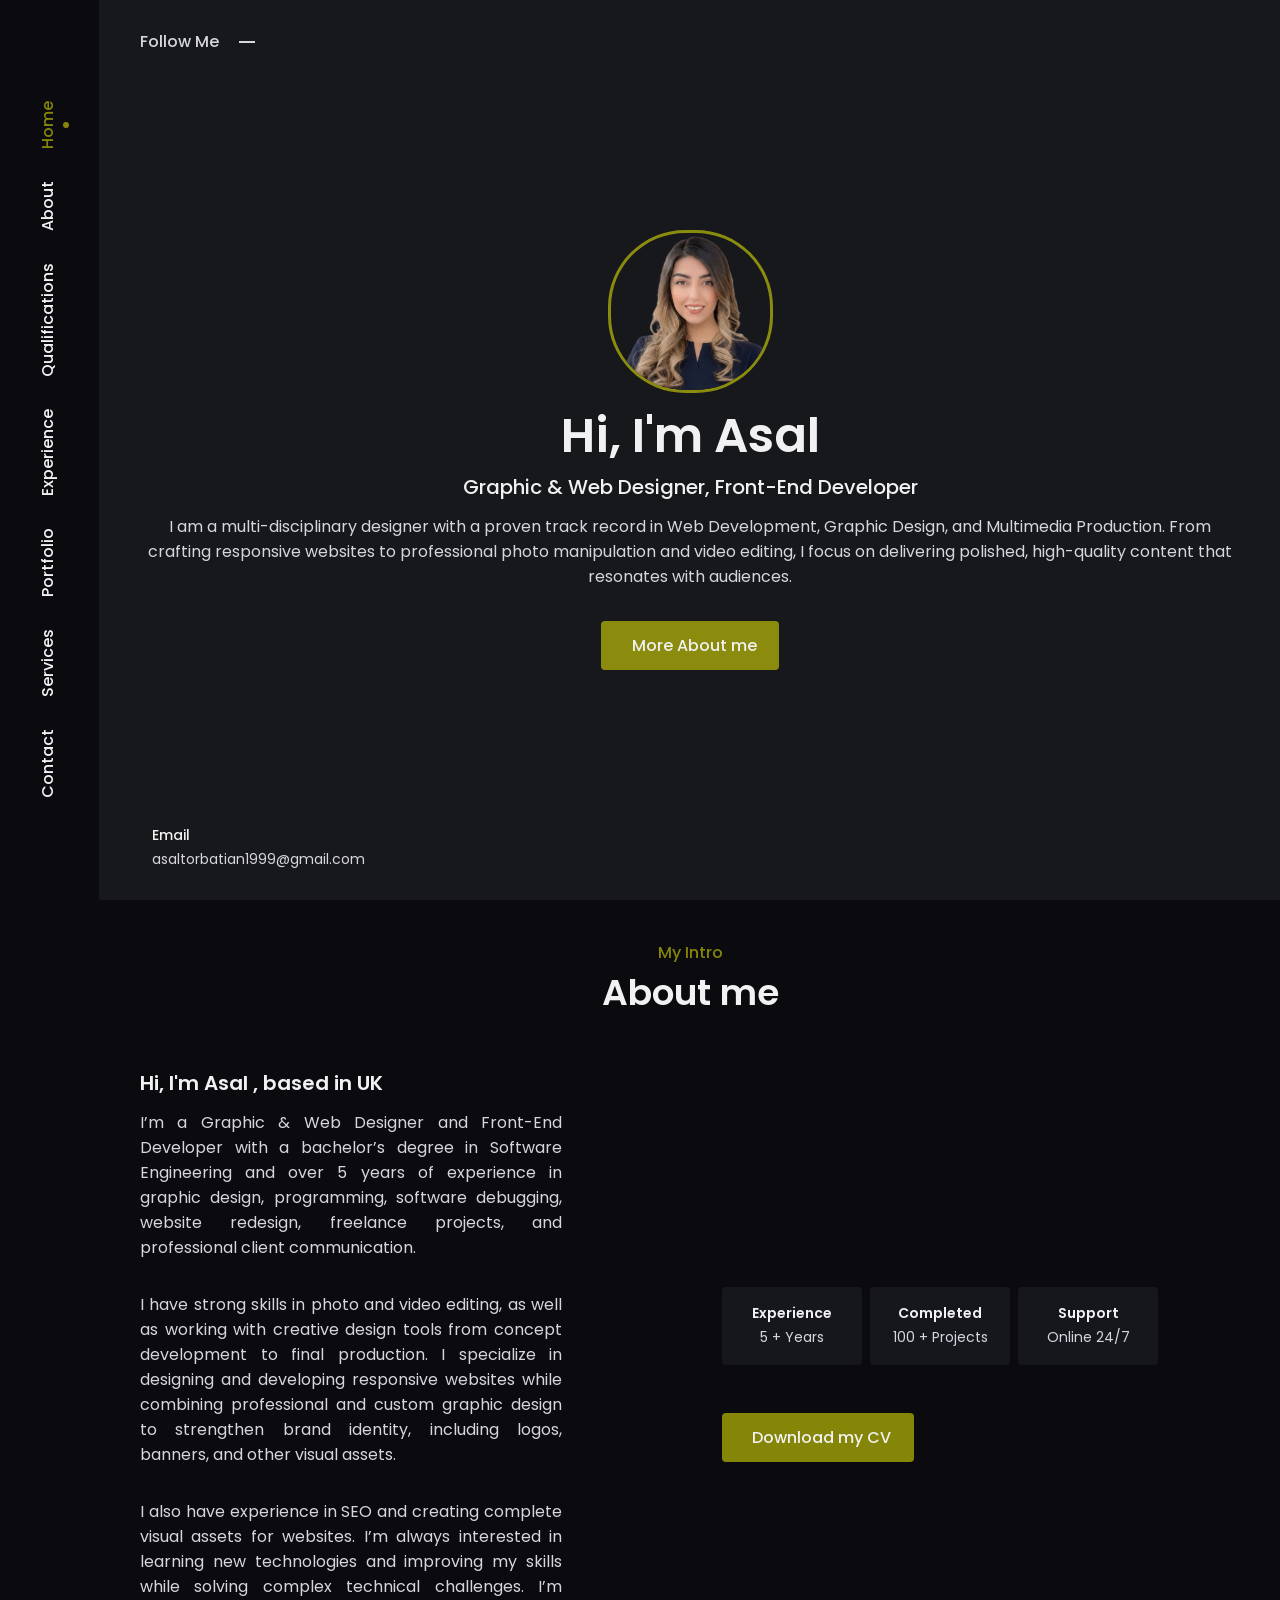
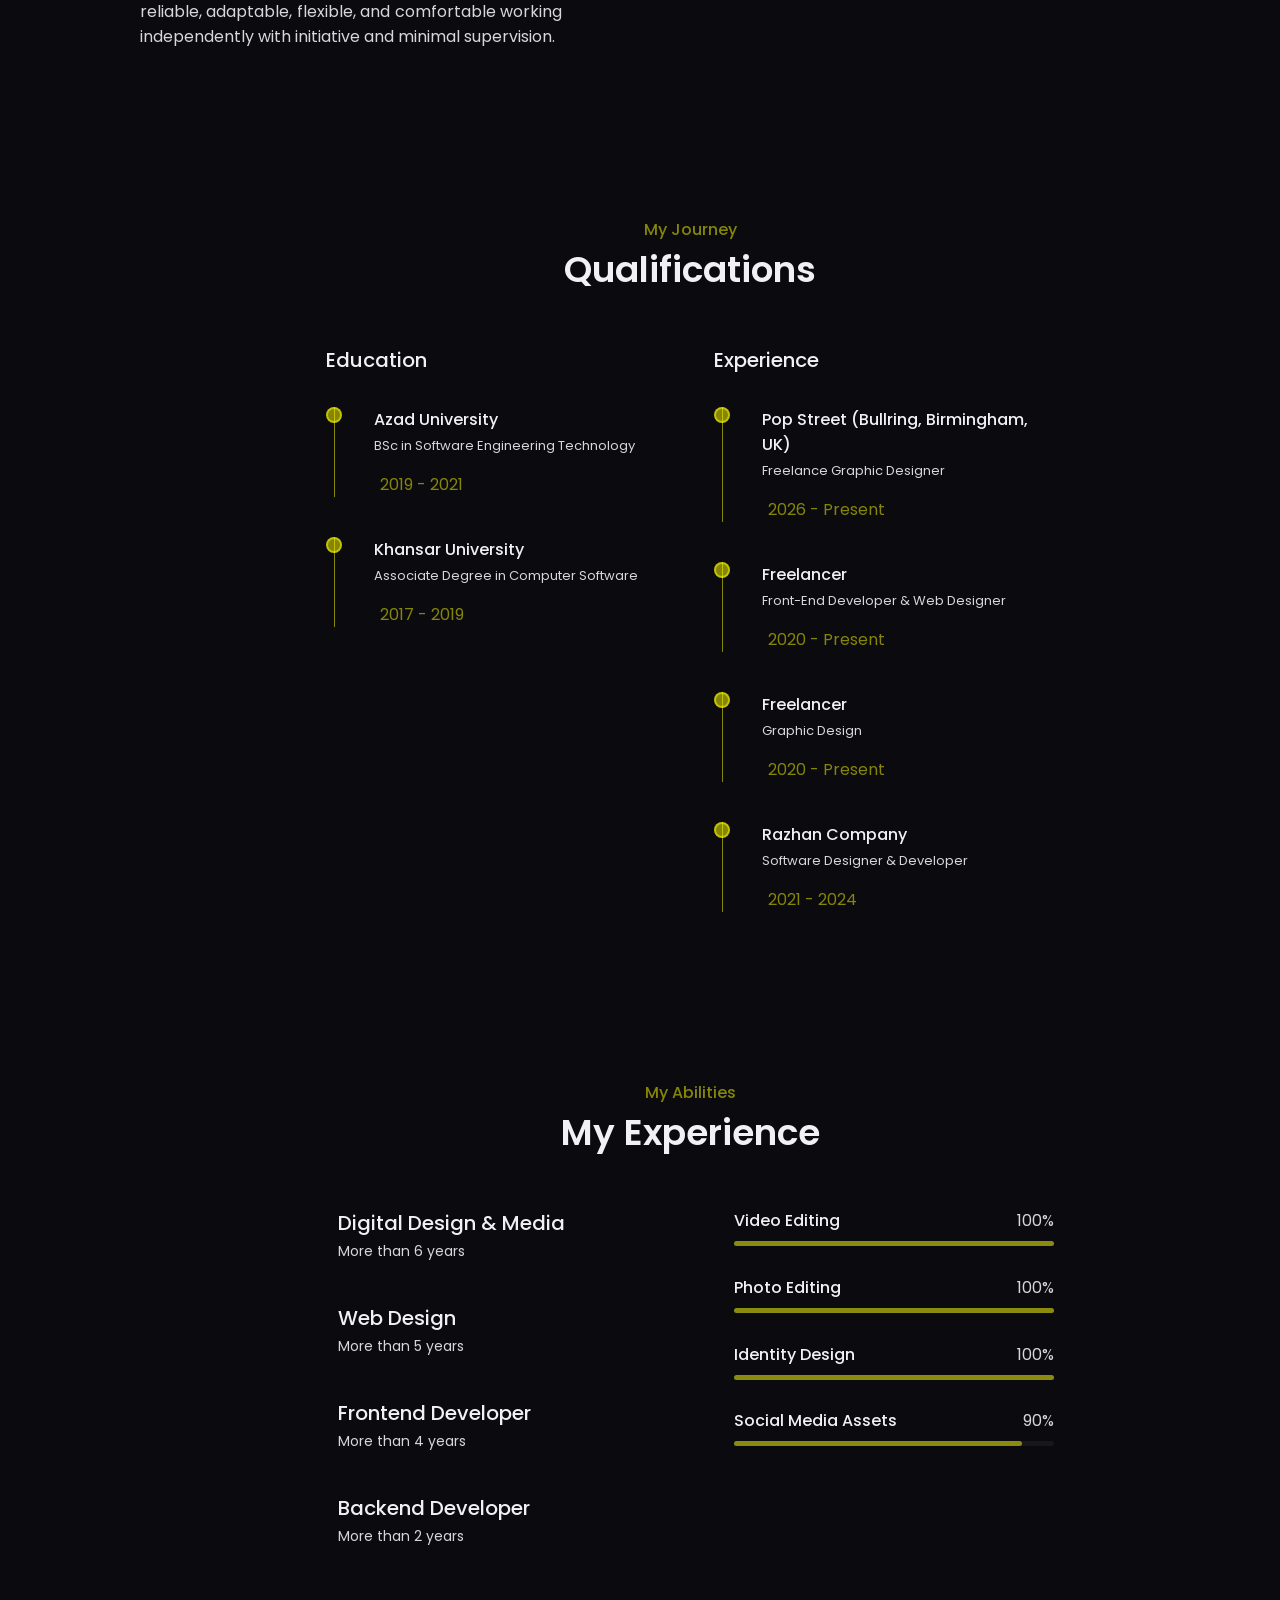
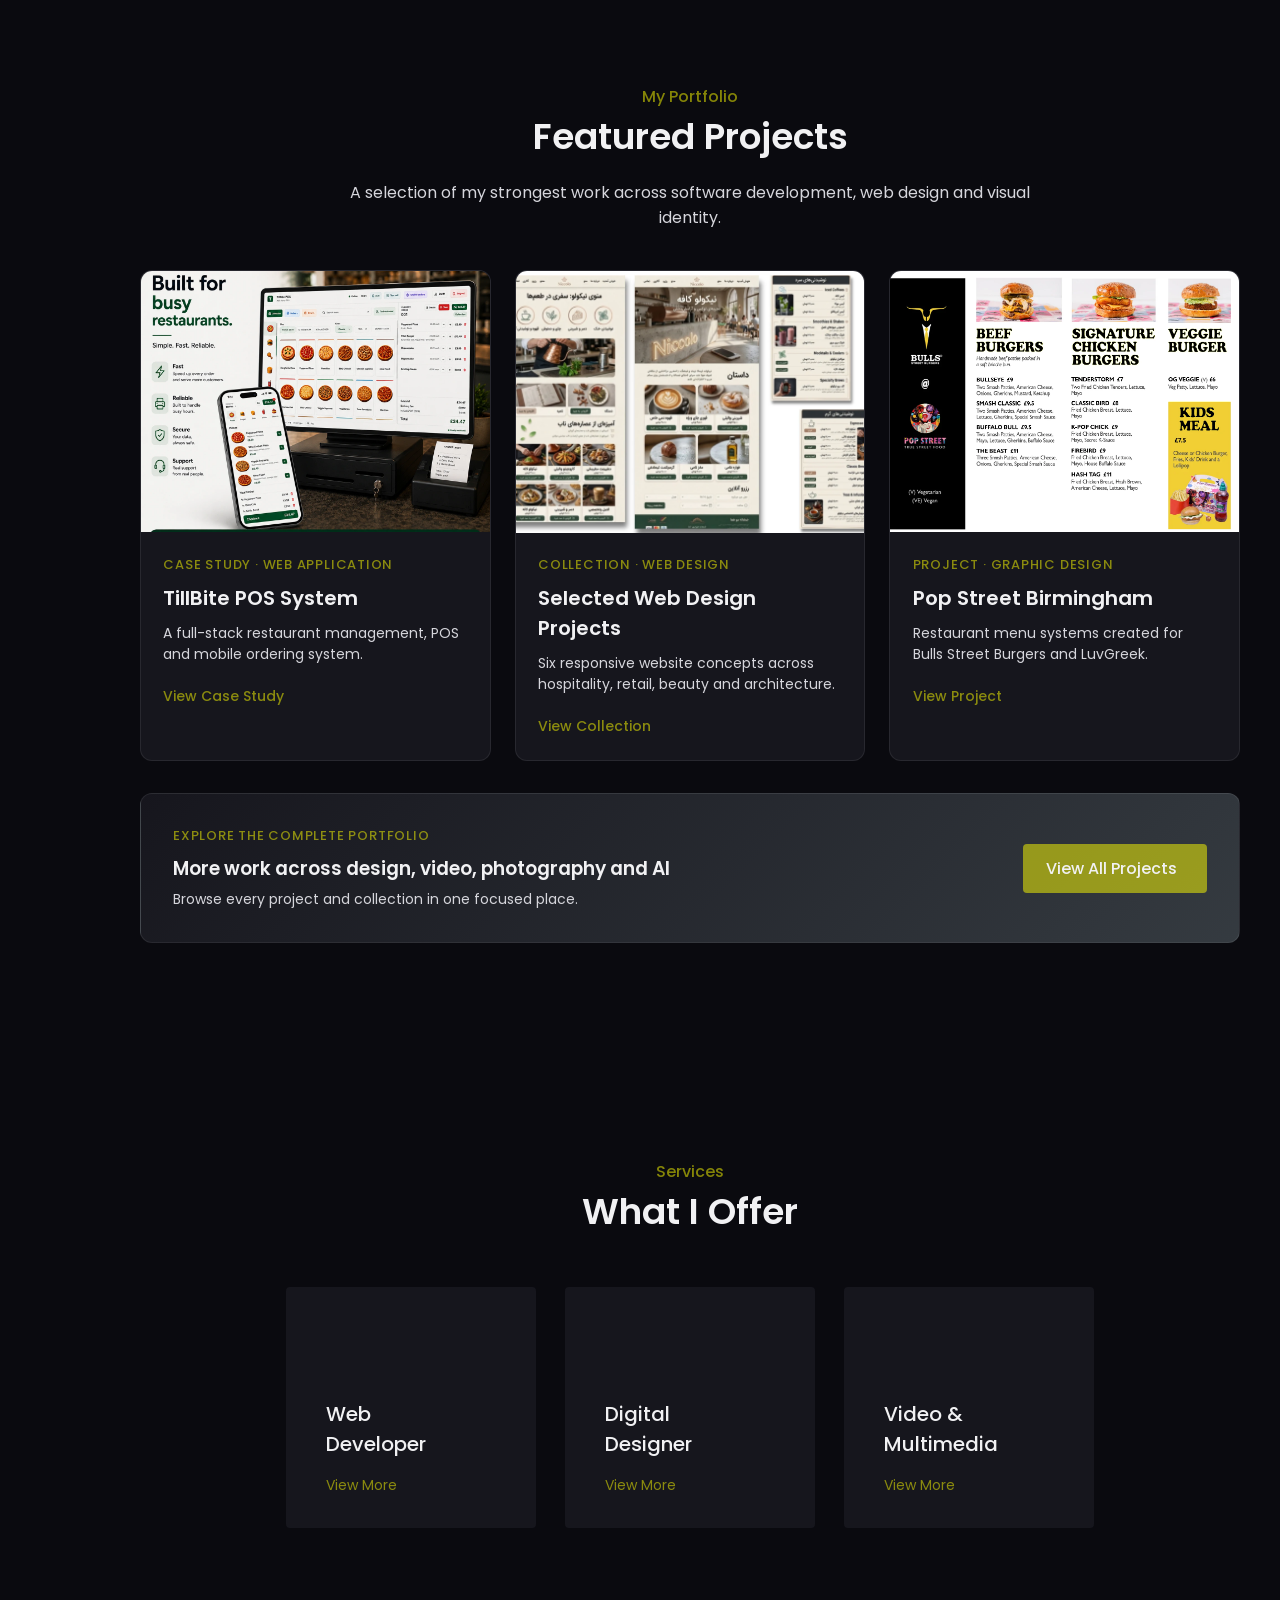
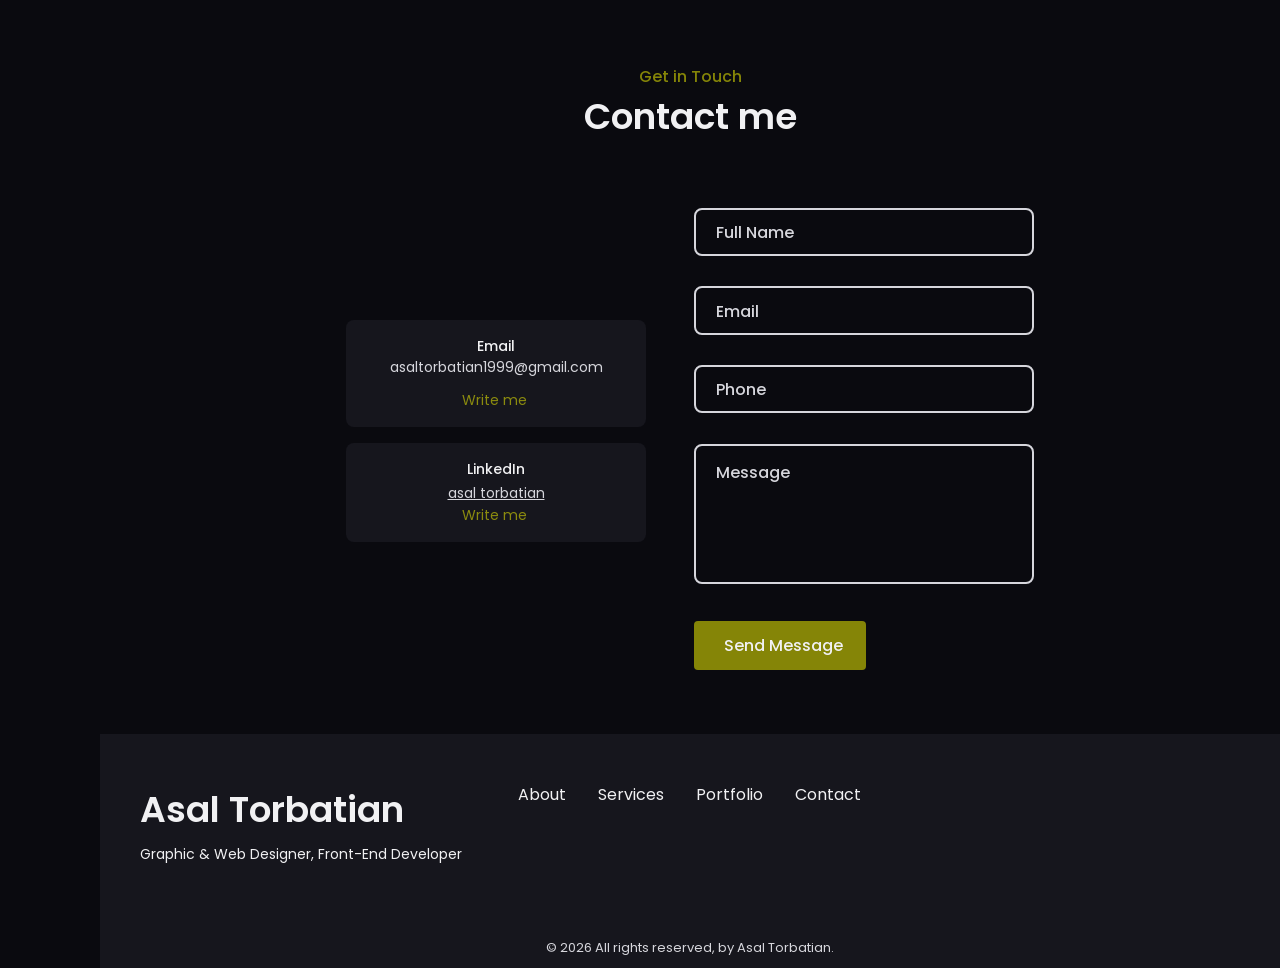
==== commit 2bab2b13: "Optimize portfolio and add project collections" ====
--- a/index.html
+++ b/index.html
@@ -2,17 +2,16 @@
 <html lang="en">
 <head>
     <meta charset="UTF-8">
-    <meta name="viewport" content="width=device-width, initial-scale=1.f0">
+    <meta name="viewport" content="width=device-width, initial-scale=1.0">
     <title>Asal Torbatian | Portfolio</title>
-    <link rel="icon" type="image/png" href="Images/favicon.png">
+    <link rel="icon" type="image/webp" href="Images/favicon.webp">
     <link rel="stylesheet" href="https://unicons.iconscout.com/release/v4.0.8/css/line.css">
     <link href='https://unpkg.com/boxicons@2.1.4/css/boxicons.min.css' rel='stylesheet'>
-    <link rel="stylesheet" href="https://cdn.jsdelivr.net/npm/swiper@11/swiper-bundle.min.css"/>
     <link rel="stylesheet" href="Resources/style.css">
     <meta property="og:title" content="Asal Torbatian | Portfolio">
 <meta property="og:description" content="Graphic & Web Designer, Front-End Developer">
-<meta property="og:image" content="https://asaltorbatian.github.io/Images/preview.png">
-<meta property="og:url" content="https://asaltorbatian.github.io">
+<meta property="og:image" content="https://asall.site/Images/preview.webp">
+<meta property="og:url" content="https://asall.site/">
 <meta property="og:type" content="website">
 
     
@@ -100,10 +99,10 @@
                 </div>
 
                 
-           <!--  <img src="Images/IMG_2713.png" alt="" class="home-img">-->
+           <!--  <img src="Images/IMG_2713.webp" alt="" class="home-img">-->
 
             <div class="home-data" style="text-align: center;">
-               <img src="Images/IMG_27133.png" alt="Asal" style="max-width:15%; border-radius: 47%; max-width: 15%; border: 3px solid #8b8c0e; object-fit: cover;"> 
+               <img src="Images/IMG_27133.webp" alt="Asal" style="max-width:15%; border-radius: 47%; max-width: 15%; border: 3px solid #8b8c0e; object-fit: cover;">
                 <h1 class="home-title">Hi, I'm Asal</h1>
                 <h3 class="home-subtitle">Graphic & Web Designer, Front-End Developer</h3>
                 <p class="home-description">I am a multi-disciplinary designer with a proven track record in Web Development,
@@ -156,11 +155,11 @@
 
 
         
-        <section class="about section" id="about" style="padding: 2.5rem 0 2rem; !important">
+        <section class="about section" id="about" style="padding: 2.5rem 0 2rem !important;">
             <h2 class="section-title" data-heading="My Intro">About me</h2>
 
             <div class="about-container container grid">
-               <!--  <img src="Images/IMG_2713.png" alt="" class="about-img"> -->
+               <!--  <img src="Images/IMG_2713.webp" alt="" class="about-img"> -->
 
 
 <div class="about-data">
@@ -525,551 +524,31 @@
             </div>
         </section>
 
-     <section class="work section" id="portfolio">
-    <h2 class="section-title" data-heading="My Portfolio">Recent Works</h2>
-
-    <div class="work-filters">
-        <span class="work-item " data-filter="all">All</span>
-        <span class="work-item active-work" data-filter=".web">Web Development</span>
-        <span class="work-item" data-filter=".design">Digital Design</span>
-        <span class="work-item" data-filter=".app">Video & Multimedia</span>
-        <span class="work-item" data-filter=".gallery">Visual Gallery</span>
-    </div>
-
-    <div class="work-subfilters" id="design-subfilters" style="display: none; justify-content: center; column-gap: 1rem; margin-bottom: 2rem; flex-wrap: wrap; row-gap: 0.5rem;">
-        <span class="subwork-item active-subwork" data-filter=".design" style="cursor: pointer; padding: 0.25rem 0.75rem;">All Designs</span>
-        <span class="subwork-item" data-filter=".ai" style="cursor: pointer; padding: 0.25rem 0.75rem;">AI Enhanced</span>
-        <span class="subwork-item" data-filter=".identity" style="cursor: pointer; padding: 0.25rem 0.75rem;">Identity</span>
-        <span class="subwork-item" data-filter=".invite" style="cursor: pointer; padding: 0.25rem 0.75rem;">Cards</span>
-       <!-- <span class="subwork-item" data-filter=".manipulation" style="cursor: pointer; padding: 0.25rem 0.75rem;">Photo edit</span>-->
-    </div>
-    <div class="work-subfilters" id="gallery-subfilters" style="display: none; justify-content: center; column-gap: 1rem; margin-bottom: 2rem; flex-wrap: wrap; row-gap: 0.5rem;">
-        <span class="subwork-item active-subwork" data-filter=".gallery" style="cursor: pointer; padding: 0.25rem 0.75rem;">All photos</span>
-        <span class="subwork-item" data-filter=".creative" style="cursor: pointer; padding: 0.25rem 0.75rem;">Creative Illustrations</span>
-        <span class="subwork-item" data-filter=".mobilegraphy" style="cursor: pointer; padding: 0.25rem 0.75rem;">Mobilegraphy & Edit</span>
-        <span class="subwork-item" data-filter=".social" style="cursor: pointer; padding: 0.25rem 0.75rem;">Social Ads Photography</span>
-    </div>
-         <div id="gallery-header" style="display: none; text-align: center; margin-bottom: 2rem;">
-    <p id="gallery-desc" class="section__subtitle" style="max-width: 600px; margin: 0 auto; font-style: italic; color: var(--text-color);"></p>
-</div>
-         
-         
-    <div class="work-container container grid">
+     <section class="featured-work section" id="portfolio">
+            <h2 class="section-title" data-heading="My Portfolio">Featured Projects</h2>
+            <p class="featured-work-intro">A selection of my strongest work across software development, web design and visual identity.</p>
+            <div class="featured-work-grid container">
+                <article class="featured-work-card">
+                    <a href="projects/tillbite/index.html" class="featured-work-image"><img src="Images/TillBite/TillBite.webp" alt="TillBite restaurant POS system and mobile ordering application" loading="lazy" decoding="async"></a>
+                    <div class="featured-work-copy"><span class="featured-work-category">Case Study · Web Application</span><h3>TillBite POS System</h3><p>A full-stack restaurant management, POS and mobile ordering system.</p><a href="projects/tillbite/index.html" class="featured-work-link">View Case Study <i class="uil uil-arrow-right"></i></a></div>
+                </article>
+                <article class="featured-work-card">
+                    <a href="projects/selected-web-design/index.html" class="featured-work-image"><img src="Images/WebPhoto/WebPages (1).webp" alt="Selected responsive web design projects" loading="lazy" decoding="async"></a>
+                    <div class="featured-work-copy"><span class="featured-work-category">Collection · Web Design</span><h3>Selected Web Design Projects</h3><p>Six responsive website concepts across hospitality, retail, beauty and architecture.</p><a href="projects/selected-web-design/index.html" class="featured-work-link">View Collection <i class="uil uil-arrow-right"></i></a></div>
+                </article>
+                <article class="featured-work-card">
+                    <a href="projects/pop-street/index.html" class="featured-work-image"><img src="Images/PopStreet/Bulls.webp" alt="Pop Street Birmingham restaurant menu design" loading="lazy" decoding="async"></a>
+                    <div class="featured-work-copy"><span class="featured-work-category">Project · Graphic Design</span><h3>Pop Street Birmingham</h3><p>Restaurant menu systems created for Bulls Street Burgers and LuvGreek.</p><a href="projects/pop-street/index.html" class="featured-work-link">View Project <i class="uil uil-arrow-right"></i></a></div>
+                </article>
+            </div>
+            <div class="featured-work-cta container">
+                <div><span class="featured-work-category">Explore the complete portfolio</span><h3>More work across design, video, photography and AI</h3><p>Browse every project and collection in one focused place.</p></div>
+                <a href="projects/index.html" class="button">View All Projects <i class="uil uil-arrow-right button-icon"></i></a>
+            </div>
+        </section>
+
         
-        <div class="work-card mix design ai">
-            <img src="Images/AIPhoto/AI (1).png" alt="AI Interior" class="work-img">
-            <span class="project-subtitle" style="display: none;">AI Enhanced</span>
-            <h3 class="work-title">AI Interior Design</h3>
-            <span class="work-button">Demo<i class="uil uil-arrow-right work-button-icon"></i></span>
-            <div class="portfolio-item-details" style="display: none;">
-                <h3 class="details-title">AI Interior Design</h3>
-                <p class="details-description">Modern and minimalist living room concept generated using advanced AI prompting for realistic lighting and textures.</p>
-                <ul class="details-info">
-                    <li>Created - <span>Apr 2026</span></li>
-                    <li>Technologies - <span>Gemini 1.5 Pro</span></li>
-                    <li>Role - <span>AI Artist</span></li>
-                </ul>
-            </div>
-        </div>
-
-        <div class="work-card mix design ai">
-            <img src="Images/AIPhoto/AI (2).png" alt="Fashion" class="work-img">
-            <span class="project-subtitle" style="display: none;">AI Enhanced</span>
-            <h3 class="work-title">AI Fashion eCommerce</h3>
-            <span class="work-button">Demo<i class="uil uil-arrow-right work-button-icon"></i></span>
-            <div class="portfolio-item-details" style="display: none;">
-                <h3 class="details-title">AI Fashion eCommerce</h3>
-                <p class="details-description">Conceptual fashion shoot for an eCommerce brand, focusing on urban style and fabric details.</p>
-                <ul class="details-info">
-                    <li>Created - <span>Mar 2026</span></li>
-                    <li>Technologies - <span>AI Generation</span></li>
-                    <li>Role - <span>Creative Direction</span></li>
-                </ul>
-            </div>
-        </div>
-
-        <div class="work-card mix design ai">
-            <img src="Images/AIPhoto/AI (3).png" alt="Nature" class="work-img">
-            <span class="project-subtitle" style="display: none;">AI Enhanced</span>
-            <h3 class="work-title">AI Cinematic Landscapes</h3>
-            <span class="work-button">Demo<i class="uil uil-arrow-right work-button-icon"></i></span>
-            <div class="portfolio-item-details" style="display: none;">
-                <h3 class="details-title">AI Cinematic Landscapes</h3>
-                <p class="details-description">Exploring nature's beauty through hyper-realistic AI-generated environmental art.</p>
-                <ul class="details-info">
-                    <li>Created - <span>Feb 2026</span></li>
-                    <li>Technologies - <span>AI Enhanced</span></li>
-                    <li>Role - <span>Environment Design</span></li>
-                </ul>
-            </div>
-        </div>
-
-        <div class="work-card mix design ai">
-            <img src="Images/AIPhoto/AI (4).png" alt="Sci-Fi" class="work-img">
-            <span class="project-subtitle" style="display: none;">AI Enhanced</span>
-            <h3 class="work-title">AI Futuristic Cityscape</h3>
-            <span class="work-button">Demo<i class="uil uil-arrow-right work-button-icon"></i></span>
-            <div class="portfolio-item-details" style="display: none;">
-                <h3 class="details-title">AI Futuristic Cityscape</h3>
-                <p class="details-description">Concept art for a sci-fi world featuring neon lighting and advanced architecture.</p>
-                <ul class="details-info">
-                    <li>Created - <span>Jan 2026</span></li>
-                    <li>Technologies - <span>Prompt Engineering</span></li>
-                    <li>Role - <span>Concept Artist</span></li>
-                </ul>
-            </div>
-        </div>
-
-        <div class="work-card mix design ai">
-            <img src="Images/AIPhoto/AI (5).png" alt="Fantasy" class="work-img">
-            <span class="project-subtitle" style="display: none;">AI Enhanced</span>
-            <h3 class="work-title">AI Fantasy Storybook Art</h3>
-            <span class="work-button">Demo<i class="uil uil-arrow-right work-button-icon"></i></span>
-            <div class="portfolio-item-details" style="display: none;">
-                <h3 class="details-title">AI Fantasy Storybook Art</h3>
-                <p class="details-description">Whimsical characters and magical worlds designed for children's storytelling.</p>
-                <ul class="details-info">
-                    <li>Created - <span>Apr 2026</span></li>
-                    <li>Technologies - <span>Gemini AI</span></li>
-                    <li>Role - <span>Illustrator</span></li>
-                </ul>
-            </div>
-        </div>
-
-        <div class="work-card mix design ai">
-            <img src="Images/AIPhoto/AI (6).png" alt="Comedy" class="work-img">
-            <span class="project-subtitle" style="display: none;">AI Enhanced</span>
-            <h3 class="work-title">AI Visual Comedy Concepts</h3>
-            <span class="work-button">Demo<i class="uil uil-arrow-right work-button-icon"></i></span>
-            <div class="portfolio-item-details" style="display: none;">
-                <h3 class="details-title">AI Visual Comedy Concepts</h3>
-                <p class="details-description">Funny and satirical visual content created using AI manipulation.</p>
-                <ul class="details-info">
-                    <li>Created - <span>Mar 2026</span></li>
-                    <li>Technologies - <span>AI Design</span></li>
-                    <li>Role - <span>Creator</span></li>
-                </ul>
-            </div>
-        </div>
-
-        <div class="work-card mix design ai">
-            <img src="Images/AIPhoto/AI (7).png" alt="Food" class="work-img">
-            <span class="project-subtitle" style="display: none;">AI Enhanced</span>
-            <h3 class="work-title">Food Photography AI</h3>
-            <span class="work-button">Demo<i class="uil uil-arrow-right work-button-icon"></i></span>
-            <div class="portfolio-item-details" style="display: none;">
-                <h3 class="details-title">Food Photography AI</h3>
-                <p class="details-description">Appetizing and professional food visuals for restaurant marketing.</p>
-                <ul class="details-info">
-                    <li>Created - <span>Apr 2026</span></li>
-                    <li>Technologies - <span>Prompt Engineering</span></li>
-                    <li>Role - <span>Visual Designer</span></li>
-                </ul>
-            </div>
-        </div>
-
-        <div class="work-card mix design ai">
-            <img src="Images/AIPhoto/AI (8).png" alt="Industrial" class="work-img">
-            <span class="project-subtitle" style="display: none;">AI Enhanced</span>
-            <h3 class="work-title">AI Industrial Design Art</h3>
-            <span class="work-button">Demo<i class="uil uil-arrow-right work-button-icon"></i></span>
-            <div class="portfolio-item-details" style="display: none;">
-                <h3 class="details-title">AI Industrial Design Art</h3>
-                <p class="details-description">Mechanical and industrial production concepts visualised through AI.</p>
-                <ul class="details-info">
-                    <li>Created - <span>Apr 2026</span></li>
-                    <li>Technologies - <span>Gemini 1.5</span></li>
-                    <li>Role - <span>Designer</span></li>
-                </ul>
-            </div>
-        </div>
-
-        <div class="work-card mix design identity">
-            <img src="Images/negahlogo.png" alt="Brand Logo" class="work-img">
-            <span class="project-subtitle" style="display: none;">Identity</span>
-            <h3 class="work-title">Social Media account Logo</h3>
-            <span class="work-button">Demo<i class="uil uil-arrow-right work-button-icon"></i></span>
-            <div class="portfolio-item-details" style="display: none;">   
-                <h3 class="details-title">Social Media account Logo</h3>
-                <p class="details-description">A cohesive visual identity specifically optimized for high-performance across YouTube,
-                    Telegram, and Instagram. This project focuses on minimalist logo design and "Profile-First" aesthetics.
-                    The design integrates a modern tech-driven style with a vibrant palette to drive engagement</p>
-                <ul class="details-info">
-                    <li>Created - <span>Mar 2026</span></li>
-                    <li>Technologies - <span>Adobe Illustrator / AI Tools</span></li>
-                    <li>Role - <span>Brand Identity Designer</span></li>
-                </ul>
-            </div>
-        </div>
-        <div class="work-card mix design identity">
-            <img src="Images/razhanlogo.png" alt="Brand Logo" class="work-img">
-            <span class="project-subtitle" style="display: none;">Identity</span>
-            <h3 class="work-title">Razhan Company Logo</h3>
-            <span class="work-button">Demo<i class="uil uil-arrow-right work-button-icon"></i></span>
-            <div class="portfolio-item-details" style="display: none;">
-                <h3 class="details-title">Razhan Company Logo</h3>
-                <p class="details-description">A strategic logo design for a software development firm, engineered to symbolize cutting-edge technology and innovation.
-                    The visual mark incorporates the brand's signature color
-                    palette to evoke trust and professionalism, while the minimalist geometry represents scalability and digital precision.</p>
-                <ul class="details-info">
-                    <li>Created - <span>Oct 2021</span></li>
-                    <li>Technologies - <span>Adobe Illustrator / Picsart</span></li>
-                    <li>Role - <span>Brand Identity Designer</span></li>
-                </ul>
-            </div>
-        </div>
-         <div class="work-card mix design identity">
-            <img src="Images/PopStreet/Bulls.png" alt="Brand Logo" class="work-img">
-            <span class="project-subtitle" style="display: none;">Identity</span>
-            <h3 class="work-title">Pop Street Menu Design</h3>
-            <span class="work-button">Demo<i class="uil uil-arrow-right work-button-icon"></i></span>
-            <div class="portfolio-item-details" style="display: none;">
-                <h3 class="details-title">Pop Street Menu Design</h3>
-                <p class="details-description">A bold and high-contrast menu design created for Bulls Street Burgers at Pop Street Birmingham. 
-                    The design was developed to reflect the brand’s energetic street-food identity through strong typography, structured layouts,
-                    and visually engaging food imagery while keeping the menu clear, modern, and easy to navigate.</p>
-                <ul class="details-info">
-                    <li>Created - <span>May 2026</span></li>
-                    <li>Technologies - <span>Adobe Photoshop / Canva / Lightroom</span></li>
-                    <li>Role - <span>Graphic Designer & Brand Visual Designer</span></li>
-                </ul>
-            </div>
-        </div>
-         <div class="work-card mix design identity">
-            <img src="Images/PopStreet/LUV.png" alt="Brand Logo" class="work-img">
-            <span class="project-subtitle" style="display: none;">Identity</span>
-            <h3 class="work-title">Pop Street Menu Design</h3>
-            <span class="work-button">Demo<i class="uil uil-arrow-right work-button-icon"></i></span>
-            <div class="portfolio-item-details" style="display: none;">
-                <h3 class="details-title">Pop Street Menu Design</h3>
-                <p class="details-description">A clean and modern restaurant menu design created for LuvGreek at Pop Street Birmingham. The project focused 
-                    on combining bold typography, food photography, and a fresh Mediterranean-inspired visual style to create an engaging customer 
-                    experience while maintaining strong brand consistency across print and digital formats.</p>
-                <ul class="details-info">
-                    <li>Created - <span>May 2026</span></li>
-                    <li>Technologies - <span>Adobe Photoshop / Canva / Lightroom</span></li>
-                    <li>Role - <span>Graphic Designer & Menu Designer</span></li>
-                </ul>
-            </div>
-        </div>
-        <div class="work-card mix design invite">
-            <img src="Images/WelcomeCover.png" alt="wedding welcome card" class="work-img">
-            <span class="project-subtitle" style="display: none;">Cards</span>
-            <h3 class="work-title">Wedding Welcome Card</h3>
-            <span class="work-button">Demo<i class="uil uil-arrow-right work-button-icon"></i></span>
-            <div class="portfolio-item-details" style="display: none;">
-                <h3 class="details-title">Wedding Welcome Card</h3>
-                <p class="details-description">A bespoke welcome card designed for a modern wedding ceremony. This project focuses on minimalist aesthetics,
-                    sophisticated typography, and a harmonious layout to create a warm and premium first impression for guests.
-                    The design is optimized for high-quality print production.</p>
-                <ul class="details-info">
-                    <li>Created - <span>Apr 2025</span></li>
-                    <li>Technologies - <span>Photoshop / Print Design</span></li>
-                    <li>Role - <span>Graphic Designer</span></li>
-                </ul>
-            </div>
-        </div>
-        
-
-    <!--    <div class="work-card mix design manipulation">
-            <img src="Images/edit1.png" alt="Edit" class="work-img">
-             <span class="project-subtitle" style="display: none;">Photo Edit</span>
-            <h3 class="work-title">Editing photo from AI to art</h3>
-            <span class="work-button">Demo<i class="uil uil-arrow-right work-button-icon"></i></span>
-            <div class="portfolio-item-details" style="display: none;">
-                <h3 class="details-title">Editing photo from AI to art</h3>
-                <p class="details-description">A creative visual composition that takes Generative AI output as a foundation and transforms it into a cohesive artwork.
-                    While the background landscape was generated via AI prompting, I used sophisticated photo editing in Photoshop to layer the flag of Iran,
-                    a stylized map, and historical symbols to create a powerful visual narrative suitable for cultural branding and digital media.</p>
-                <ul class="details-info">
-                    <li>Created - <span>Mar 2026</span></li>
-                    <li>Technologies - <span>Generative AI (Initial Output) / Adobe Photoshop</span></li>
-                    <li>Role - <span>Creative Visual Editor</span></li>
-                </ul>
-            </div>
-        </div>-->
-
-        <div class="work-card mix web">
-            <img  src="Images/WebPhoto/WebPages (1).JPEG" alt="Web Project" class="work-img gallery-img" onclick="openFullImage(this.src)">
-            <h3 class="work-title">Niccolo Italian Café</h3>
-        </div>
-        <div class="work-card mix web">
-            <img  src="Images/WebPhoto/WebPages (2).JPEG" alt="Web Project" class="work-img gallery-img" onclick="openFullImage(this.src)">
-            <h3 class="work-title">Koushk Pottery Studio</h3>
-        </div>
-        <div class="work-card mix web">
-            <img  src="Images/WebPhoto/WebPages (3).JPEG" alt="Web Project" class="work-img gallery-img" onclick="openFullImage(this.src)">
-            <h3 class="work-title">Artisanal Bakery & Baking Workshops</h3>
-        </div>
-        <div class="work-card mix web">
-            <img  src="Images/WebPhoto/WebPages (4).JPEG" alt="Web Project" class="work-img gallery-img" onclick="openFullImage(this.src)">
-            <h3 class="work-title">Ayvan Sazan Architecture Firm</h3>
-        </div>
-        <div class="work-card mix web">
-            <img  src="Images/WebPhoto/WebPages (5).JPEG" alt="Web Project" class="work-img gallery-img" onclick="openFullImage(this.src)">
-            <h3 class="work-title">Auto Parts Store</h3>
-        </div>
-        <div class="work-card mix web">
-            <img  src="Images/WebPhoto/WebPages (6).JPEG" alt="Web Project" class="work-img gallery-img" onclick="openFullImage(this.src)">
-            <h3 class="work-title"> Rose Beauty Cosmetics and Skin Care Site</h3>
-        </div>
-
-        <div class="work-card mix app is-video-project"> 
-            <img src="Images/LifestyleCover.png" alt="Video" class="work-img">
-            <span class="project-subtitle" style="display: none;"></span>
-            <h3 class="work-title">Lifestyle & Aesthetic</h3>
-            <span class="work-button">Watch Video <i class="uil uil-arrow-right work-button-icon"></i></span>
-                 <div class="portfolio-item-details" style="display: none;">
-                <h3 class="details-title">Lifestyle & Aesthetic</h3>
-                      <div class="video-container">
-                         <iframe src="https://drive.google.com/file/d/1EQVmjlUvymog95qSNiT1M1kah8GjP3af/preview" ></iframe>
-                      </div>
-                      <p class="details-description">A professional color grading showcase transforming raw interior footage into a warm, inviting cinematic space.
-                          Focused on dynamic range recovery, natural skin tones, and sunlight enhancement.</p>
-                     <ul class="details-info">
-                      <li>Created - <span>Jul 2024</span></li>
-                      <li>Technologies  - <span>DaVinci / Color Correction Nodes</span></li>
-                      <li>Role  - <span>Video Editor</span></li>
-                    </ul>
-                 </div>
-         </div>
-
-        <div class="work-card mix app is-video-project"> 
-            <img src="Images/intro.png" alt="Video" class="work-img">
-            <span class="project-subtitle" style="display: none;"></span>
-            <h3 class="work-title">Podcast & Media Channel Intro</h3>
-            <span class="work-button">Watch Video <i class="uil uil-arrow-right work-button-icon"></i></span>
-                 <div class="portfolio-item-details" style="display: none;">
-                <h3 class="details-title">Podcast & Media Channel Intro</h3>
-                      <div class="video-container">
-                         <iframe src="https://drive.google.com/file/d/1DADLMyizaCCDGPr9hmHCIXidoxMYuhZn/preview"></iframe>
-                      </div>
-                      <p class="details-description">A creative, high-energy introduction designed to establish a strong brand identity.
-                          This project features synced audio visualization and custom sound design paired with clean motion graphics. 
-                          Every visual transition is meticulously timed with audio cues to capture viewers' attention and create a professional first impression.</p>
-                     <ul class="details-info">
-                      <li>Created - <span>Mar 2026</span></li>
-                      <li>Technologies  - <span>Motion Graphics / Canva / Professional Sound Design</span></li>
-                      <li>Role  - <span>Motion Designer, Editor & Sound Editor</span></li>
-                    </ul>
-                 </div>
-         </div>
-
-        <div class="work-card mix app is-video-project"> 
-            <img src="Images/pro2cover.png" alt="Video" class="work-img">
-            <span class="project-subtitle" style="display: none;"></span>
-            <h3 class="work-title">Cinematic Grade: Before/After</h3>
-            <span class="work-button">Watch Video <i class="uil uil-arrow-right work-button-icon"></i></span>
-                 <div class="portfolio-item-details" style="display: none;">
-                <h3 class="details-title">Cinematic Grade: Before/After</h3>
-                      <div class="video-container">
-                         <iframe src="https://drive.google.com/file/d/10QqtwuwY1sOTSx_n8hoeMoAfhBVu4zQi/preview"></iframe>
-                      </div>
-                      <p class="details-description">A professional Before/After showcase using cinematic color grading.
-                          This project transforms raw footage into a high-contrast visual experience,
-                          focusing on highlight recovery and skin tone preservation to demonstrate the power of professional post-production.</p>
-                     <ul class="details-info">
-                      <li>Created - <span>Jan 2022</span></li>
-                      <li>Technologies  - <span>Wondershare Filmora / Masking</span></li>
-                      <li>Role  - <span>Colorist</span></li>
-                    </ul>
-                 </div>
-         </div>
-
-        <div class="work-card mix app is-video-project"> 
-            <img src="Images/HobbyCover.png" alt="Video" class="work-img">
-            <span class="project-subtitle" style="display: none;"></span>
-            <h3 class="work-title">High-Engagement Instagram Story</h3>
-            <span class="work-button">Watch Video <i class="uil uil-arrow-right work-button-icon"></i></span>
-                 <div class="portfolio-item-details" style="display: none;">
-                <h3 class="details-title">High-Engagement Instagram Story</h3>
-                      <div class="video-container">
-                         <iframe src="https://drive.google.com/file/d/1TcG7M2iXbEm1bACKyQVsRrYPHiv2tJu8/preview"></iframe>
-                      </div>
-                      <p class="details-description">A creative social media edit designed to transform static photography into dynamic, thumb-stopping video content.
-                          Using AI-driven motion and seamless transitions, this project is optimized for Instagram Stories to maximize viewer retention and brand engagement.</p>
-                     <ul class="details-info">
-                      <li>Created - <span>Mar 2024</span></li>
-                      <li>Technologies  - <span>Luma AI / Filmora / InShot / Picsart</span></li>
-                      <li>Role  - <span>Content Creator & Video Editor</span></li>
-                    </ul>
-                 </div>
-         </div>
-
-        <div class="work-card mix app is-video-project"> 
-            <img src="Images/meandmygolf.png" alt="Video" class="work-img">
-            <span class="project-subtitle" style="display: none;"></span>
-            <h3 class="work-title">Dynamic golf Coaching-Me and My Golf Company</h3>
-            <span class="work-button">Watch Video <i class="uil uil-arrow-right work-button-icon"></i></span>
-                 <div class="portfolio-item-details" style="display: none;">
-                <h3 class="details-title">Dynamic golf Coaching-Me and My Golf Company</h3>
-                      <div class="video-container" >
-                         <iframe src="https://drive.google.com/file/d/1bMbiGKRvSZGr2RRvvCb-KBfM5PvRcl7j/preview"></iframe>
-                      </div>
-                      <p class="details-description">A high-energy, educational video edit created for "<a href="https://meandmygolf.com" target="_blank" style="color: #ffff0080;">Me and My Golf</a>", focused on improving iron ball striking.
-                          The goal was to transform raw coaching footage into a "scroll-stopping" social media asset that balances technical instruction with engaging visuals.</p>
-                     <ul class="details-info">
-                      <li>Created - <span>Apr 2026</span></li>
-                      <li>Technologies  - <span>Filmora</span></li>
-                      <li>Role  - <span>Motion Graphics, Audio Mastering, Multi-cam Editing</span></li>
-                    </ul>
-                 </div>
-         </div>
-        
-       <div class="work-card mix gallery creative">
-            <img src="Images/Creative/1 (1).PNG" alt="Creative" class="work-img gallery-img" onclick="openFullImage(this.src)">
-            <h3 class="work-title">Saffron Shimmer</h3>
-        </div>
-        <div class="work-card mix gallery creative">
-            <img src="Images/Creative/1 (2).PNG" alt="Creative" class="work-img gallery-img" onclick="openFullImage(this.src)">
-            <h3 class="work-title">Toastie Smile</h3>
-        </div>
-        <div class="work-card mix gallery creative">
-            <img src="Images/Creative/1 (3).PNG" alt="Creative" class="work-img gallery-img" onclick="openFullImage(this.src)">
-            <h3 class="work-title">Golden Joy</h3>
-        </div>
-        <div class="work-card mix gallery creative">
-            <img src="Images/Creative/1 (4).PNG" alt="Creative" class="work-img gallery-img" onclick="openFullImage(this.src)">
-            <h3 class="work-title">Milky Face</h3>
-        </div>
-        <div class="work-card mix gallery creative">
-            <img src="Images/Creative/1 (5).PNG" alt="Creative" class="work-img gallery-img" onclick="openFullImage(this.src)">
-            <h3 class="work-title">Cherry Pair</h3>
-        </div>
-        <div class="work-card mix gallery creative">
-            <img src="Images/Creative/1 (6).PNG" alt="Creative" class="work-img gallery-img" onclick="openFullImage(this.src)">
-            <h3 class="work-title">Green faces</h3>
-        </div>
-        <div class="work-card mix gallery creative">
-            <img src="Images/Creative/1 (7).PNG" alt="Creative" class="work-img gallery-img" onclick="openFullImage(this.src)">
-            <h3 class="work-title">Cookie Man</h3>
-        </div>
-        <div class="work-card mix gallery creative">
-            <img src="Images/Creative/1 (8).PNG" alt="Creative" class="work-img gallery-img" onclick="openFullImage(this.src)">
-            <h3 class="work-title">Donut Universe</h3>
-        </div>
-
-      <div class="work-card mix gallery mobilegraphy">
-            <img src="Images/Mobilegraphy/1 (12).PNG" alt="Photography" class="work-img gallery-img" onclick="openFullImage(this.src)">
-          <img src="Images/Mobilegraphy/1 (13).PNG" alt="Photography" class="work-img gallery-img" onclick="openFullImage(this.src)">
-            <h3 class="work-title">Window to the Soul</h3>
-        </div>
-        <div class="work-card mix gallery mobilegraphy">
-            <img src="Images/Mobilegraphy/1 (1).PNG" alt="Photography" class="work-img gallery-img" onclick="openFullImage(this.src)">
-            <h3 class="work-title">Slow & Steady</h3>
-        </div>
-        <div class="work-card mix gallery mobilegraphy">
-            <img src="Images/Mobilegraphy/1 (2).PNG" alt="Photography" class="work-img gallery-img" onclick="openFullImage(this.src)">
-            <h3 class="work-title">Shadow of Love</h3>
-        </div>
-        <div class="work-card mix gallery mobilegraphy">
-            <img src="Images/Mobilegraphy/1 (3).PNG" alt="Photography" class="work-img gallery-img" onclick="openFullImage(this.src)">
-            <h3 class="work-title">Nature's Pearls</h3>
-        </div>
-        <div class="work-card mix gallery mobilegraphy">
-            <img src="Images/Mobilegraphy/1 (4).PNG" alt="Photography" class="work-img gallery-img" onclick="openFullImage(this.src)">
-            <h3 class="work-title">Nostalgic Café</h3>
-        </div>
-        <div class="work-card mix gallery mobilegraphy">
-            <img src="Images/Mobilegraphy/1 (5).PNG" alt="Photography" class="work-img gallery-img" onclick="openFullImage(this.src)">
-            <h3 class="work-title">Tangerine High-Five</h3>
-        </div>
-        <div class="work-card mix gallery mobilegraphy">
-            <img src="Images/Mobilegraphy/1 (6).PNG" alt="Photography" class="work-img gallery-img" onclick="openFullImage(this.src)">
-            <h3 class="work-title">Ruby Hearts</h3>
-        </div>
-        <div class="work-card mix gallery mobilegraphy">
-            <img src="Images/Mobilegraphy/1 (7).PNG" alt="Photography" class="work-img gallery-img" onclick="openFullImage(this.src)">
-            <h3 class="work-title">Fiery Spirit</h3>
-        </div>
-        <div class="work-card mix gallery mobilegraphy">
-            <img src="Images/Mobilegraphy/1 (9).PNG" alt="Photography" class="work-img gallery-img" onclick="openFullImage(this.src)">
-            <h3 class="work-title">Architectural Rhythm</h3>
-        </div>
-        <div class="work-card mix gallery mobilegraphy">
-            <img src="Images/Mobilegraphy/1 (10).PNG" alt="Photography" class="work-img gallery-img" onclick="openFullImage(this.src)">
-            <h3 class="work-title">Autumn Whisper</h3>
-        </div>
-        <div class="work-card mix gallery mobilegraphy">
-            <img src="Images/Mobilegraphy/1 (11).PNG" alt="Photography" class="work-img gallery-img" onclick="openFullImage(this.src)">
-            <h3 class="work-title">Striped Explorer</h3>
-        </div>
-        
-
-        <div class="work-card mix gallery social">
-            <img src="Images/Social/1.PNG" alt="Advertising" class="work-img gallery-img" onclick="openFullImage(this.src)">
-            <h3 class="work-title">Randevou Café</h3>
-        </div>
-        <div class="work-card mix gallery social">
-            <img src="Images/Social/2.PNG" alt="Advertising" class="work-img gallery-img" onclick="openFullImage(this.src)">
-            <h3 class="work-title">Baame Shahr Restaurant</h3>
-        </div>
-        <div class="work-card mix gallery social">
-            <img src="Images/Social/3.PNG" alt="Advertising" class="work-img gallery-img" onclick="openFullImage(this.src)">
-            <h3 class="work-title">Mr Avizheh Restaurant & Café</h3>
-        </div>
-        <div class="work-card mix gallery social">
-            <img src="Images/Social/4.PNG" alt="Advertising" class="work-img gallery-img" onclick="openFullImage(this.src)">
-            <h3 class="work-title">Fifth Garden Café</h3>
-        </div>
-        <div class="work-card mix gallery social">
-            <img src="Images/Social/n1.PNG" alt="Advertising" class="work-img gallery-img" onclick="openFullImage(this.src)">
-            <h3 class="work-title">Nicolo Café</h3>
-        </div>
-        <div class="work-card mix gallery social">
-            <img src="Images/Social/n2.PNG" alt="Advertising" class="work-img gallery-img" onclick="openFullImage(this.src)">
-            <h3 class="work-title">Nicolo Café</h3>
-        </div>
-        <div class="work-card mix gallery social">
-            <img src="Images/Social/n3.PNG" alt="Advertising" class="work-img gallery-img" onclick="openFullImage(this.src)">
-            <h3 class="work-title">Nicolo Café</h3>
-        </div>
-        <div class="work-card mix gallery social">
-            <img src="Images/Social/s1.PNG" alt="Advertising" class="work-img gallery-img" onclick="openFullImage(this.src)">
-            <h3 class="work-title">Silo Restaurant & Café</h3>
-        </div>
-        <div class="work-card mix gallery social">
-            <img src="Images/Social/s2.PNG" alt="Advertising" class="work-img gallery-img" onclick="openFullImage(this.src)">
-            <h3 class="work-title">Silo Restaurant & Café</h3>
-        </div>
-        <div class="work-card mix gallery social">
-            <img src="Images/Social/v1.PNG" alt="Advertising" class="work-img gallery-img" onclick="openFullImage(this.src)">
-            <h3 class="work-title">Vira Foods Restaurant</h3>
-        </div>
-        <div class="work-card mix gallery social">
-            <img src="Images/Social/v2.PNG" alt="Advertising" class="work-img gallery-img" onclick="openFullImage(this.src)">
-            <h3 class="work-title">Vira Foods Restaurant</h3>
-        </div>
-        
-    </div>
-</section>
-        <div class="portfolio-popup">
-            <div class="portfolio-popup-inner">
-                <div class="portfolio-popup-content grid">
-                    <span class="portfolio-popup-close"><i class="uil uil-times"></i></span>
-                    <div class="pp-thumbnail">
-                        <img src="https://i.postimg.cc/sXLjnC5p/work-2.png" alt="" class="portfolio-popup-img">
-                    </div>
-                    
-                    <div class="portfolio-popup-info" style="background-color: hsl(240deg 20% 4.9%); border-radius: .5rem; padding: 2%;">
-                      <!--  <div class="portfolio-popup-subtitle">Featured - <span style="color:#8b8b0e;">Design</span></div> -->
-                        <div class="portfolio-popup-subtitle">Featured - <span style="color:#8b8b0e;"></span></div>
-                        <div class="portfolio-popup-body">
-                            <h3 class="details-title">App for Technology & Services</h3>
-                            <p class="details-description">A stylish burger restaurant mobile app interface displayed on two smartphones</p>
-                            <ul class="details-info">
-                                <li>Created - <span>Apr 2025</span></li>
-                                <li>Technologies - <span>html css</span></li>
-                                <li>Role - <span>frontend</span></li>
-                                <li>View - <span><a href="#">www.domain.com</a></span></li>
-                            </ul>
-                        </div>
-                    </div>
-                </div>
-            </div>
-        </div>
-
-        <section class="services section" id="services" style="padding: 11.5rem 0 2rem !important;">
+<section class="services section" id="services" style="padding: 11.5rem 0 2rem !important;">
             <h2 class="section-title" data-heading="Services">What I Offer</h2>
 
             <div class="services-container container grid">
@@ -1311,7 +790,7 @@
                         <div class="contact-card">
                             <i class="uil uil-linkedin contact-card-icon"></i>
                             <h3 class="contact-card-title">LinkedIn</h3>
-                            <a href="https://www.linkedin.com/in/asal-torbatian" target="_blank" class="home-social-link"
+                            <a href="https://www.linkedin.com/in/asal-torbatian" target="_blank" rel="noopener noreferrer" class="home-social-link"
                                 style="text-decoration: underline; font-size: var(--small-font-size) !important;">asal torbatian</a>
                             <span class="contact-button">Write me <i class="uil uil-arrow-right contact-button-icon"></i></span>
                         </div>
@@ -1440,10 +919,6 @@
 
     <!-- Scroll to Top Button -->
 
-    <script src="https://cdnjs.cloudflare.com/ajax/libs/mixitup/3.3.1/mixitup.min.js"></script>
-    <script src="https://cdn.jsdelivr.net/npm/swiper@11/swiper-bundle.min.js"></script>.
-    <script src="https://code.jquery.com/jquery-3.6.0.min.js"></script>
-    <script src="https://cdnjs.cloudflare.com/ajax/libs/jQuery-Knob/1.2.13/jquery.knob.min.js"></script>
     <script src="Resources/main.js"></script> 
      
 </body>
--- a/Resources/style.css
+++ b/Resources/style.css
@@ -144,7 +144,7 @@
 /* Main - Home */
 
 .main { margin-left: 100px; }
-.home { background: url('Resources/home-bg2.jpg'); background-size: cover; background-position: center center; height: 100vh; }
+.home { background: url('home-bg2.webp'); background-size: cover; background-position: center center; height: 100vh; }
 .home-container { position: relative; height: 100%; align-items: center; }
 .home-social { position: absolute; top: 1.8rem; left: 0; display: flex; align-items: center; column-gap: 3.5rem; }
 .home-social-follow { font-weight: var(--font-medium); position: relative; }
@@ -207,7 +207,87 @@
 .skills [data-content] { display: none; }
     .skills-active[data-content] { display: block; }
 
-/* Main - Work */ 
+/* Main - Work */
+
+.featured-work-intro {
+    margin: -2rem auto 2.5rem;
+    max-width: 680px;
+    text-align: center;
+}
+.featured-work-grid {
+    display: grid;
+    gap: 1.5rem;
+    grid-template-columns: repeat(3, minmax(0, 1fr));
+}
+.featured-work-card {
+    background-color: var(--box-color);
+    border: 1px solid rgba(255, 255, 255, .08);
+    border-radius: .75rem;
+    overflow: hidden;
+    transition: transform .3s, border-color .3s;
+}
+.featured-work-card:hover {
+    border-color: #ffff0080;
+    transform: translateY(-6px);
+}
+.featured-work-image {
+    aspect-ratio: 4 / 3;
+    display: block;
+    overflow: hidden;
+}
+.featured-work-image img {
+    height: 100%;
+    object-fit: cover;
+    transition: transform .4s;
+    width: 100%;
+}
+.featured-work-card:hover .featured-work-image img { transform: scale(1.035); }
+.featured-work-copy { padding: 1.4rem; }
+.featured-work-category {
+    color: #ffff0080;
+    display: block;
+    font-size: var(--smaller-font-size);
+    font-weight: var(--font-medium);
+    letter-spacing: .06em;
+    margin-bottom: .5rem;
+    text-transform: uppercase;
+}
+.featured-work-copy h3 { font-size: var(--h3-font-size); margin-bottom: .65rem; }
+.featured-work-copy p { font-size: var(--small-font-size); margin-bottom: 1.1rem; }
+.featured-work-link {
+    align-items: center;
+    color: #ffff0080;
+    column-gap: .35rem;
+    display: inline-flex;
+    font-size: var(--small-font-size);
+    font-weight: var(--font-medium);
+}
+.featured-work-link i { transition: transform .25s; }
+.featured-work-link:hover i { transform: translateX(.25rem); }
+.featured-work-cta {
+    align-items: center;
+    background: linear-gradient(135deg, var(--box-color), var(--mirage-color));
+    border: 1px solid rgba(255, 255, 255, .08);
+    border-radius: .75rem;
+    display: flex;
+    gap: 2rem;
+    justify-content: space-between;
+    margin-top: 2rem;
+    padding: 2rem;
+}
+.featured-work-cta h3 { margin-bottom: .35rem; }
+.featured-work-cta p { font-size: var(--small-font-size); }
+
+@media screen and (max-width: 1024px) {
+    .featured-work-grid { grid-template-columns: repeat(2, minmax(0, 1fr)); }
+    .featured-work-card:last-child { grid-column: 1 / -1; max-width: calc(50% - .75rem); }
+}
+
+@media screen and (max-width: 650px) {
+    .featured-work-grid { grid-template-columns: 1fr; }
+    .featured-work-card:last-child { grid-column: auto; max-width: none; }
+    .featured-work-cta { align-items: flex-start; flex-direction: column; }
+}
 
 .work-container { grid-template-columns: repeat(3, 330px); gap: 1.8rem; justify-content: center; padding-top: 1rem; }
 .work-filters { display: flex; justify-content: center; align-items: center; column-gap: .75rem; margin-bottom: 2rem; }
@@ -626,13 +706,13 @@
 
     position:fixed;
 
-    right:32px;
-
-    bottom:32px;
-
-    width:64px;
-
-    height:64px;
+    right:30px;
+
+    bottom:30px;
+
+    width:60px;
+
+    height:60px;
 
     display:flex;
 
@@ -642,23 +722,16 @@
 
     border-radius:50%;
 
-    background:rgba(14,14,20,.85);
-
-    backdrop-filter:blur(10px);
-
-    box-shadow:
-    0 8px 25px rgba(0,0,0,.45),
-    0 0 20px rgba(139,140,14,.18);
-
     opacity:0;
 
     visibility:hidden;
 
-    transform:translateY(25px) scale(.9);
+    transform:translateY(20px);
 
     transition:.35s;
 
     z-index:999;
+
 }
 
 .scroll-progress.show{
@@ -667,17 +740,7 @@
 
     visibility:visible;
 
-    transform:translateY(0) scale(1);
-
-}
-
-.scroll-progress:hover{
-
-    transform:translateY(-4px) scale(1.08);
-
-    box-shadow:
-    0 12px 35px rgba(0,0,0,.5),
-    0 0 28px rgba(139,140,14,.4);
+    transform:translateY(0);
 
 }
 
@@ -685,26 +748,14 @@
 
     position:absolute;
 
-    font-size:23px;
-
-    color:#d7d731;
-
-    transition:.3s;
-
-}
-
-.scroll-progress:hover i{
-
-    transform:translateY(-3px);
+    font-size:24px;
+
+    color:#ffff0080;
 
 }
 
 .scroll-progress svg{
 
-    position:absolute;
-
-    inset:0;
-
     transform:rotate(-90deg);
 
 }
@@ -713,7 +764,7 @@
 
     fill:none;
 
-    stroke:rgba(255,255,255,.08);
+    stroke:hsl(240deg 13.73% 10% / 86%);
 
     stroke-width:3;
 
@@ -723,7 +774,7 @@
 
     fill:none;
 
-    stroke:#8b8c0e;
+    stroke:#ffffff;
 
     stroke-width:3;
 
@@ -733,10 +784,9 @@
 
     stroke-dashoffset:163.4;
 
-    transition:.08s linear;
-
-}
-
+    transition:.1s linear;
+
+}
 
 .video-container {
     position: relative;
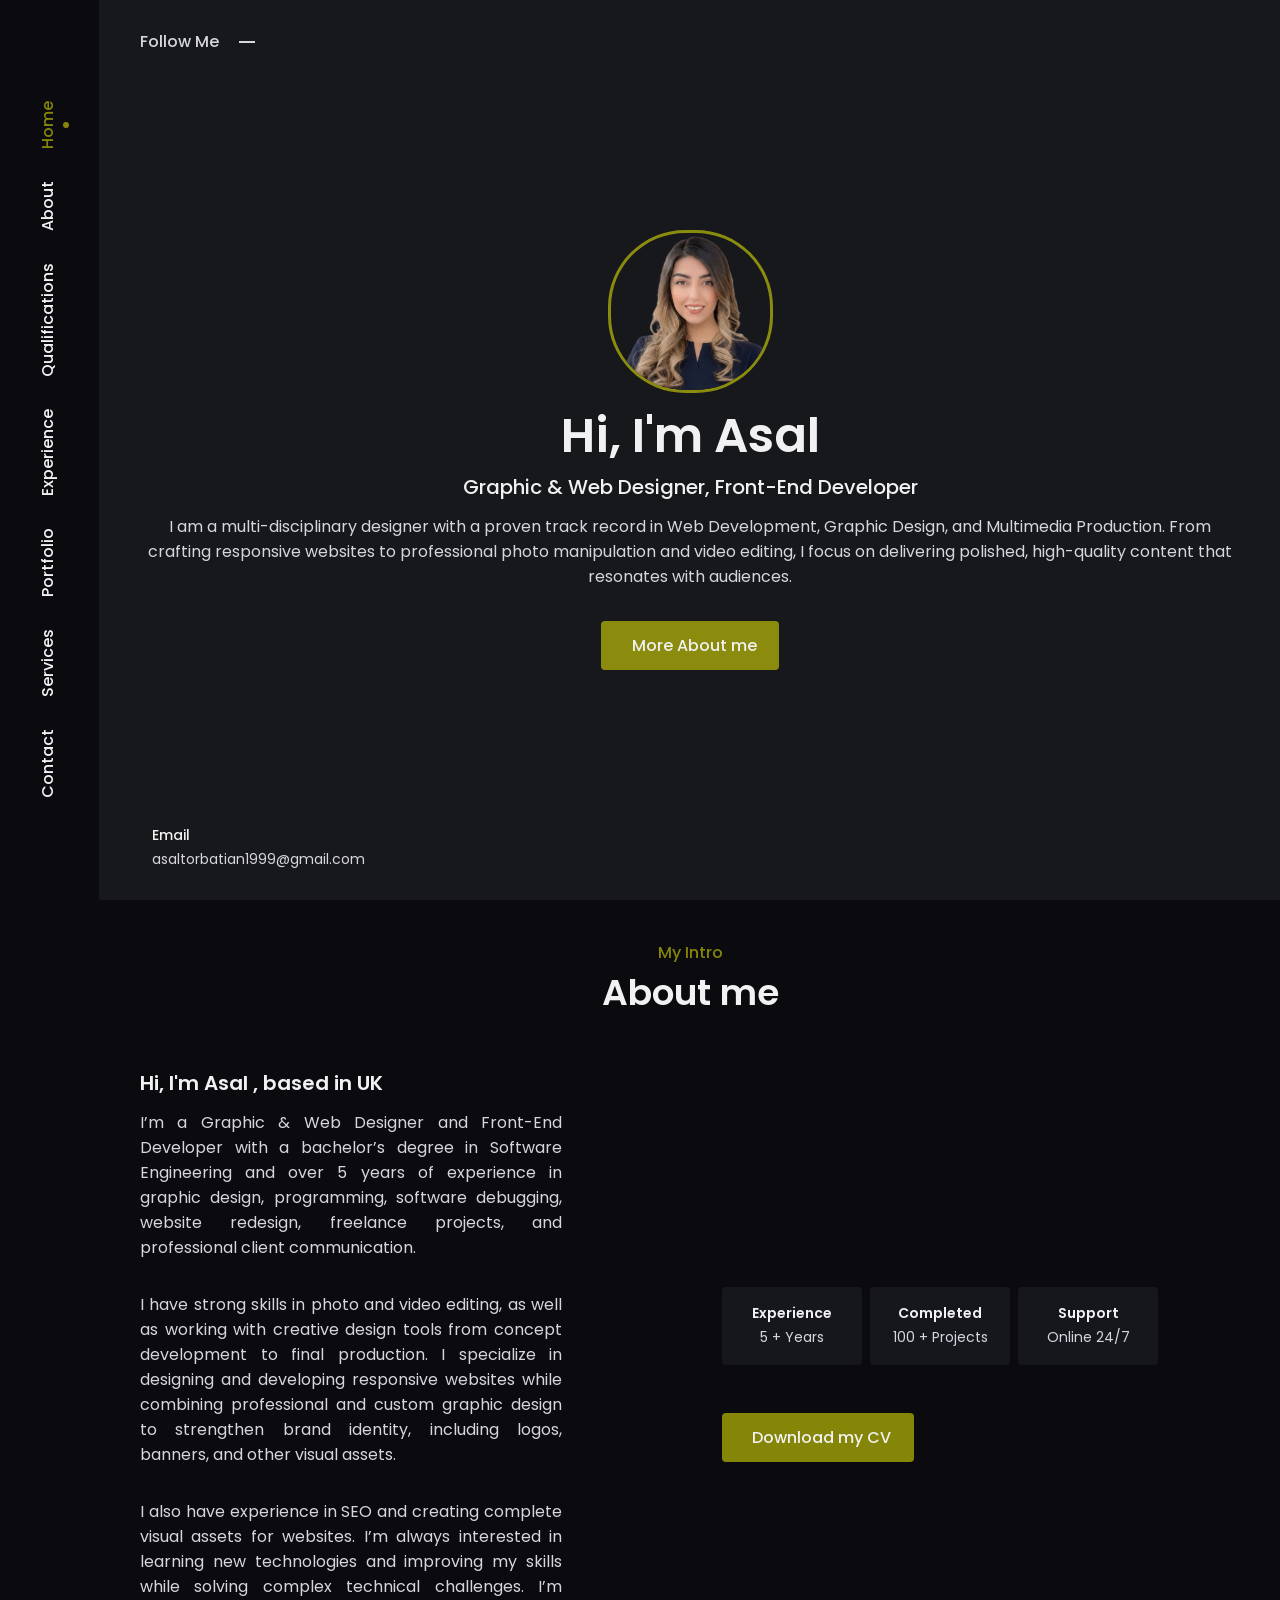
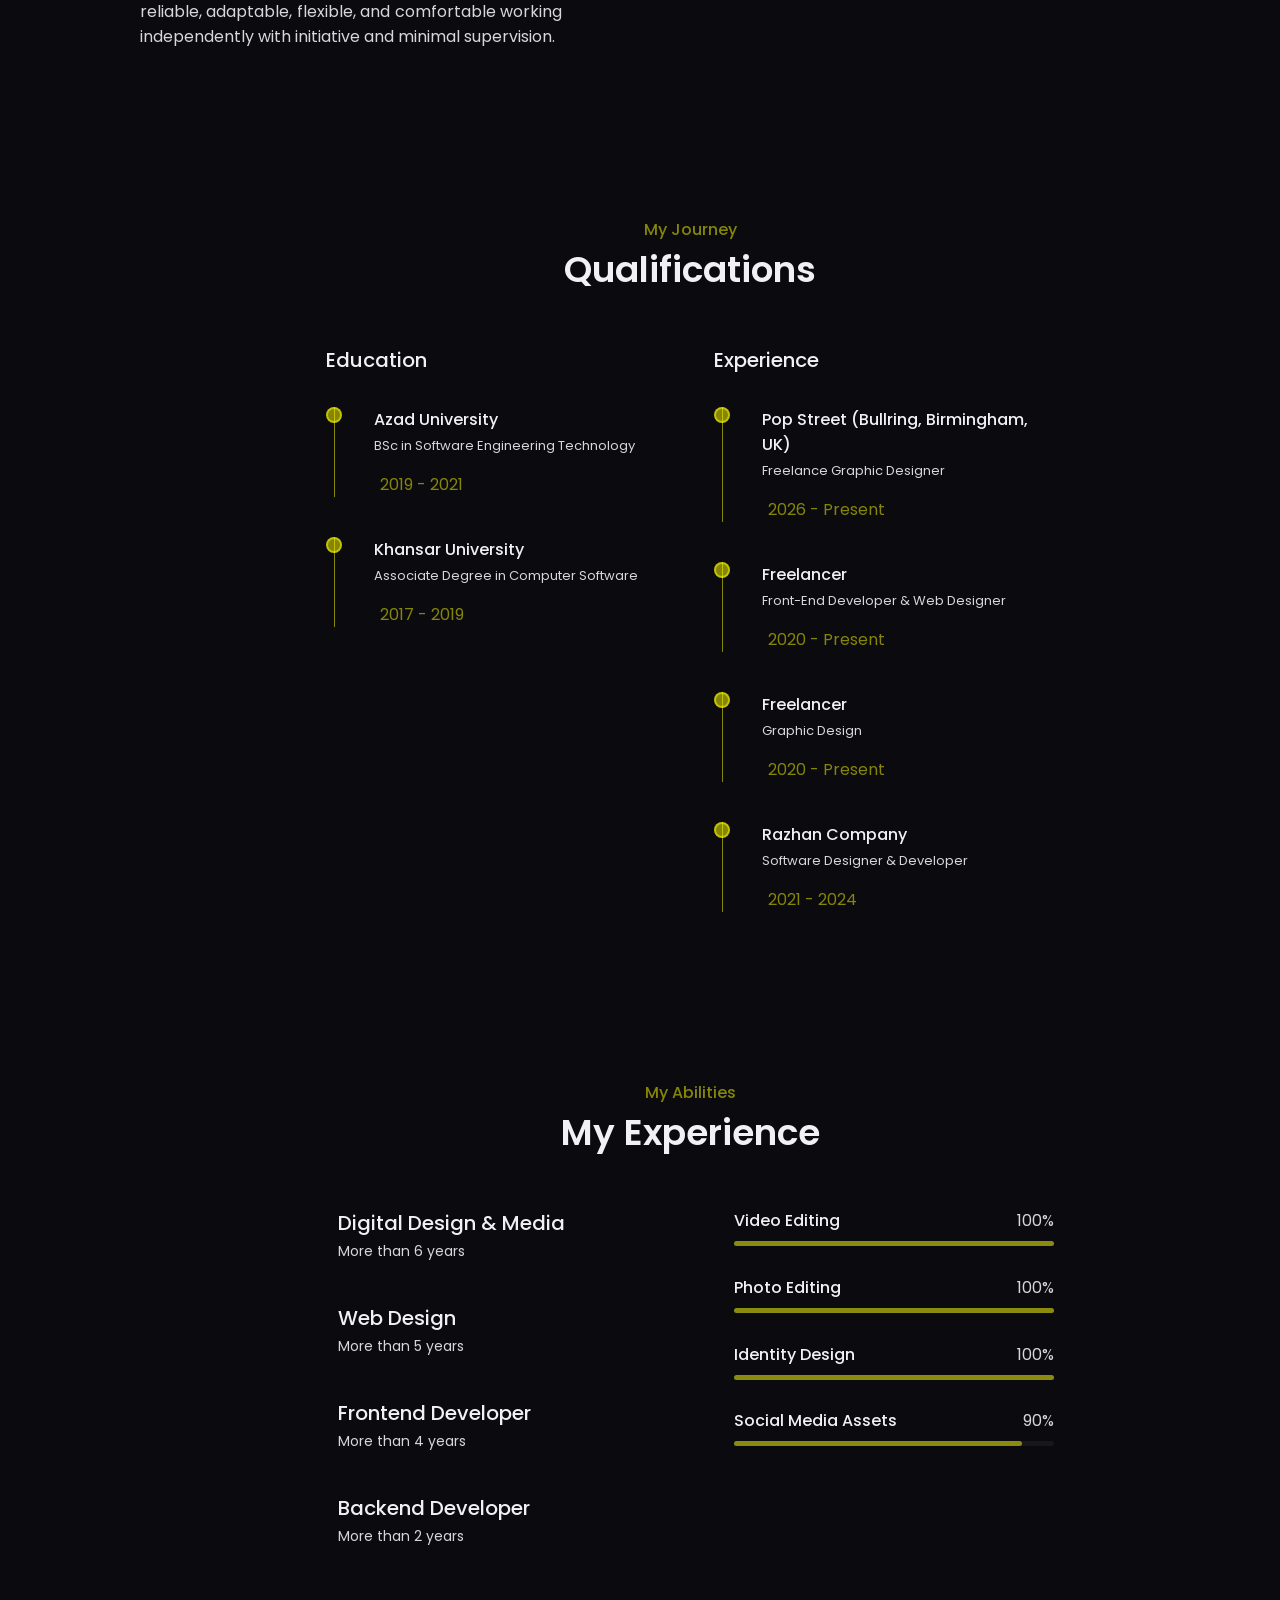
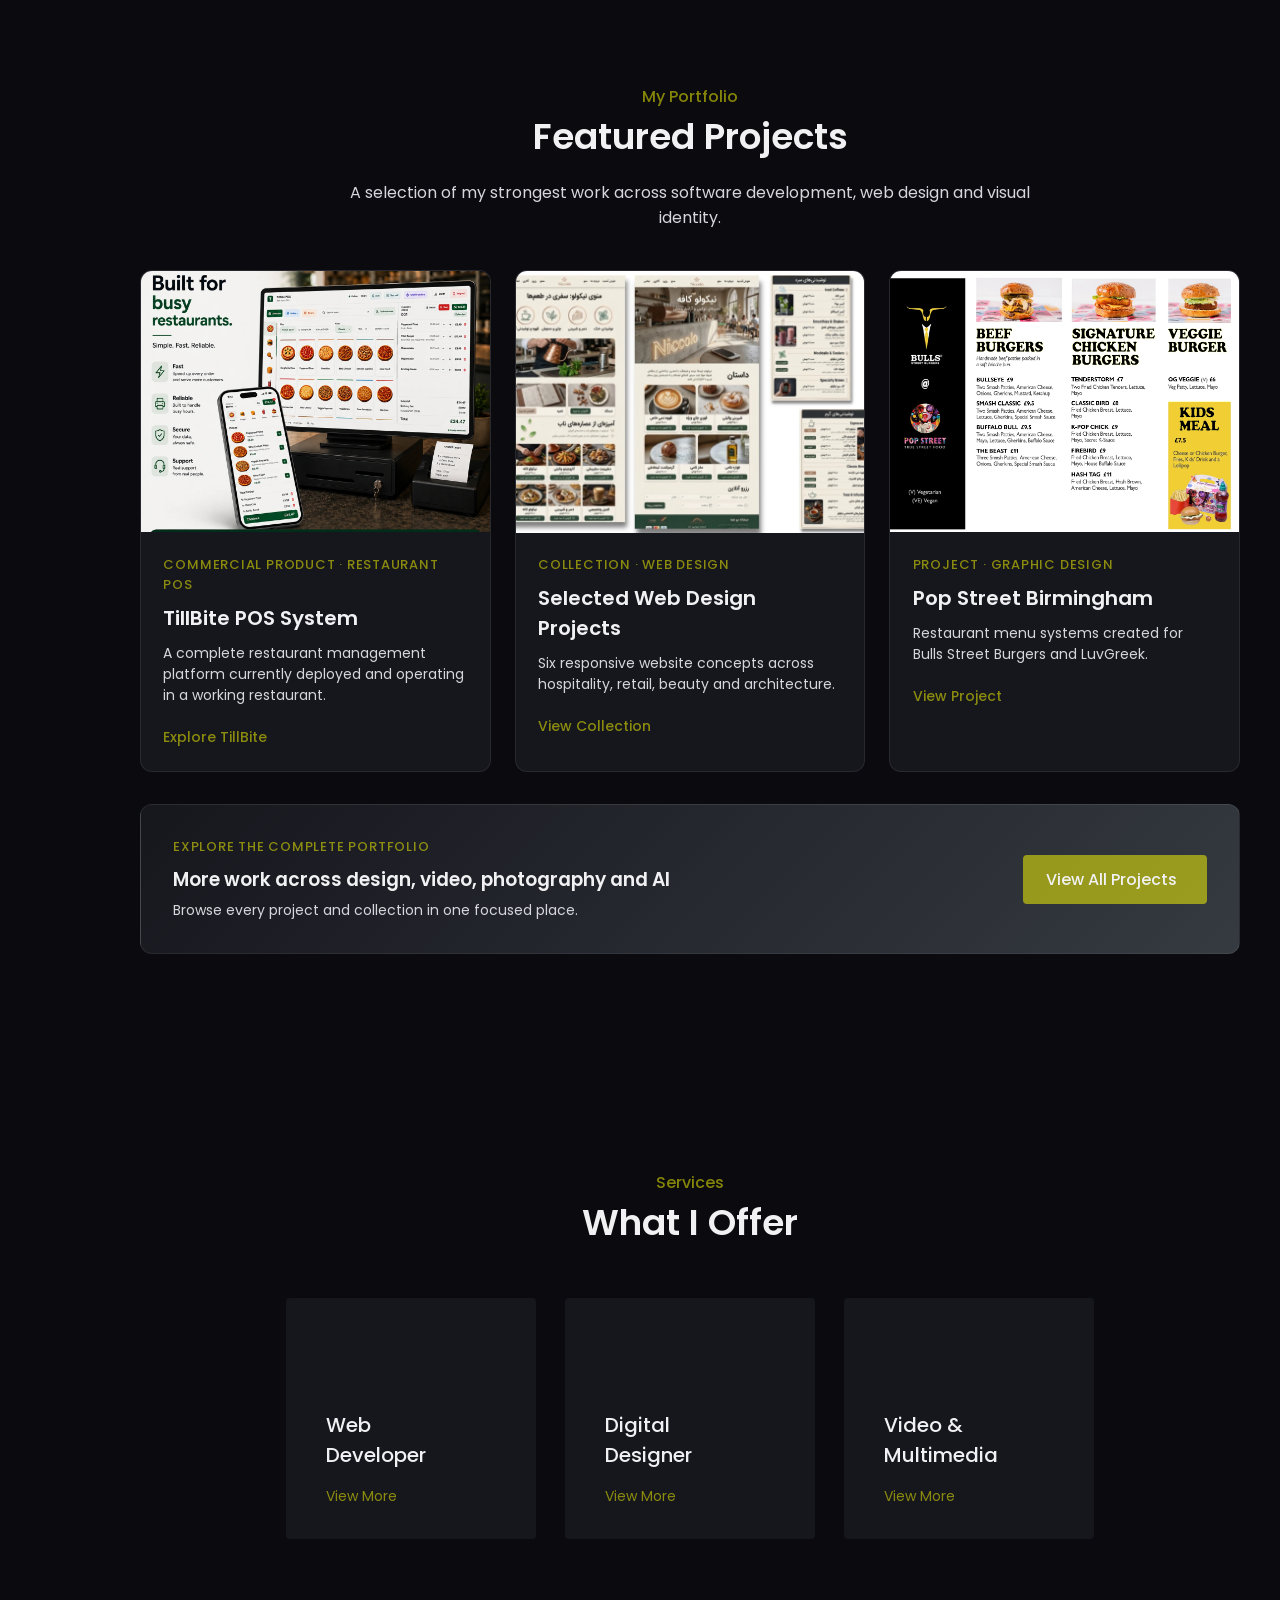
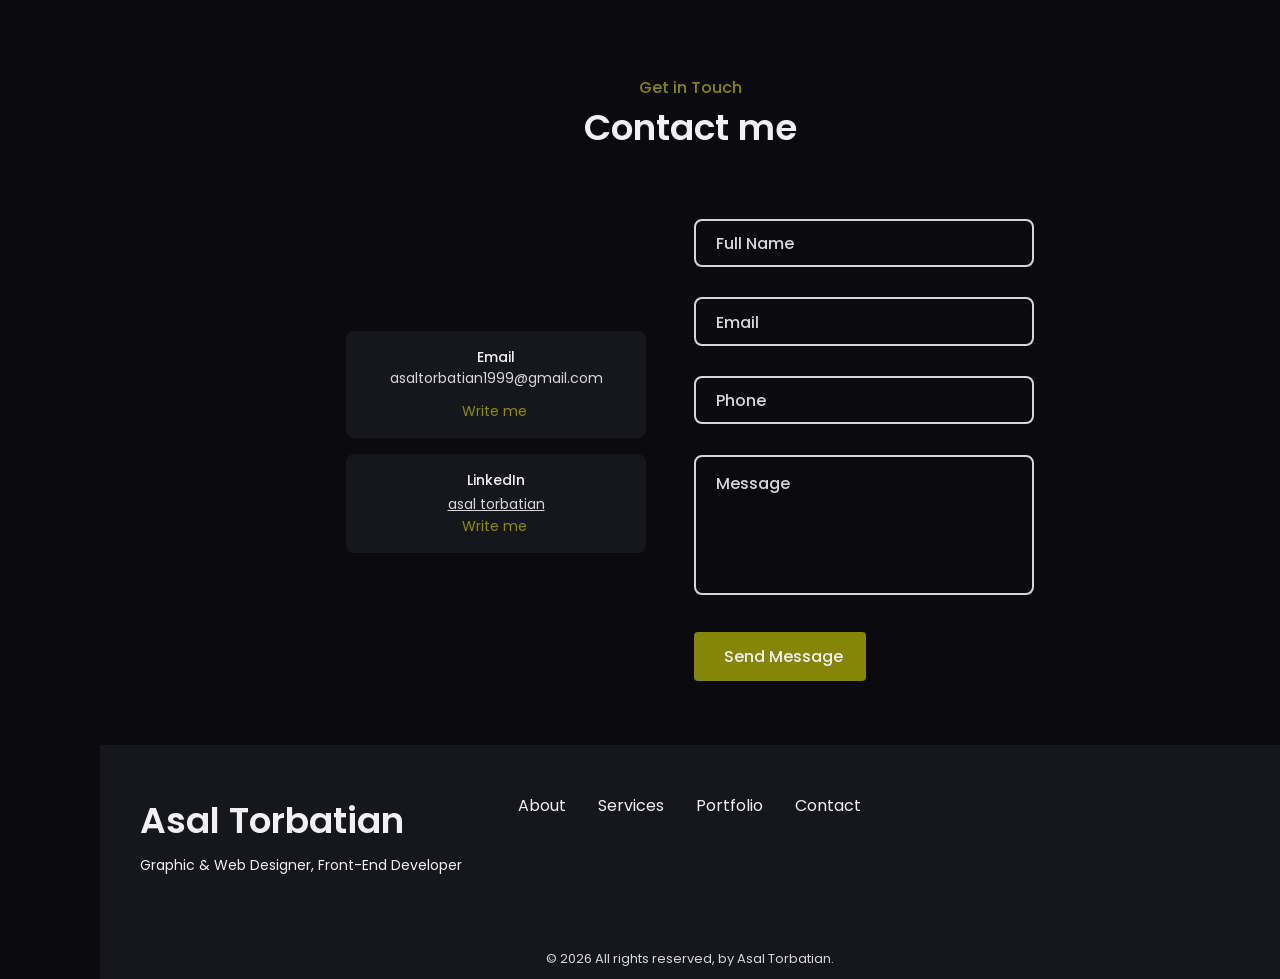
==== commit 0bd4551a: "Present TillBite as a commercial product" ====
--- a/index.html
+++ b/index.html
@@ -530,7 +530,7 @@
             <div class="featured-work-grid container">
                 <article class="featured-work-card">
                     <a href="projects/tillbite/index.html" class="featured-work-image"><img src="Images/TillBite/TillBite.webp" alt="TillBite restaurant POS system and mobile ordering application" loading="lazy" decoding="async"></a>
-                    <div class="featured-work-copy"><span class="featured-work-category">Case Study · Web Application</span><h3>TillBite POS System</h3><p>A full-stack restaurant management, POS and mobile ordering system.</p><a href="projects/tillbite/index.html" class="featured-work-link">View Case Study <i class="uil uil-arrow-right"></i></a></div>
+                    <div class="featured-work-copy"><span class="featured-work-category">Commercial Product · Restaurant POS</span><h3>TillBite POS System</h3><p>A complete restaurant management platform currently deployed and operating in a working restaurant.</p><a href="projects/tillbite/index.html" class="featured-work-link">Explore TillBite <i class="uil uil-arrow-right"></i></a></div>
                 </article>
                 <article class="featured-work-card">
                     <a href="projects/selected-web-design/index.html" class="featured-work-image"><img src="Images/WebPhoto/WebPages (1).webp" alt="Selected responsive web design projects" loading="lazy" decoding="async"></a>
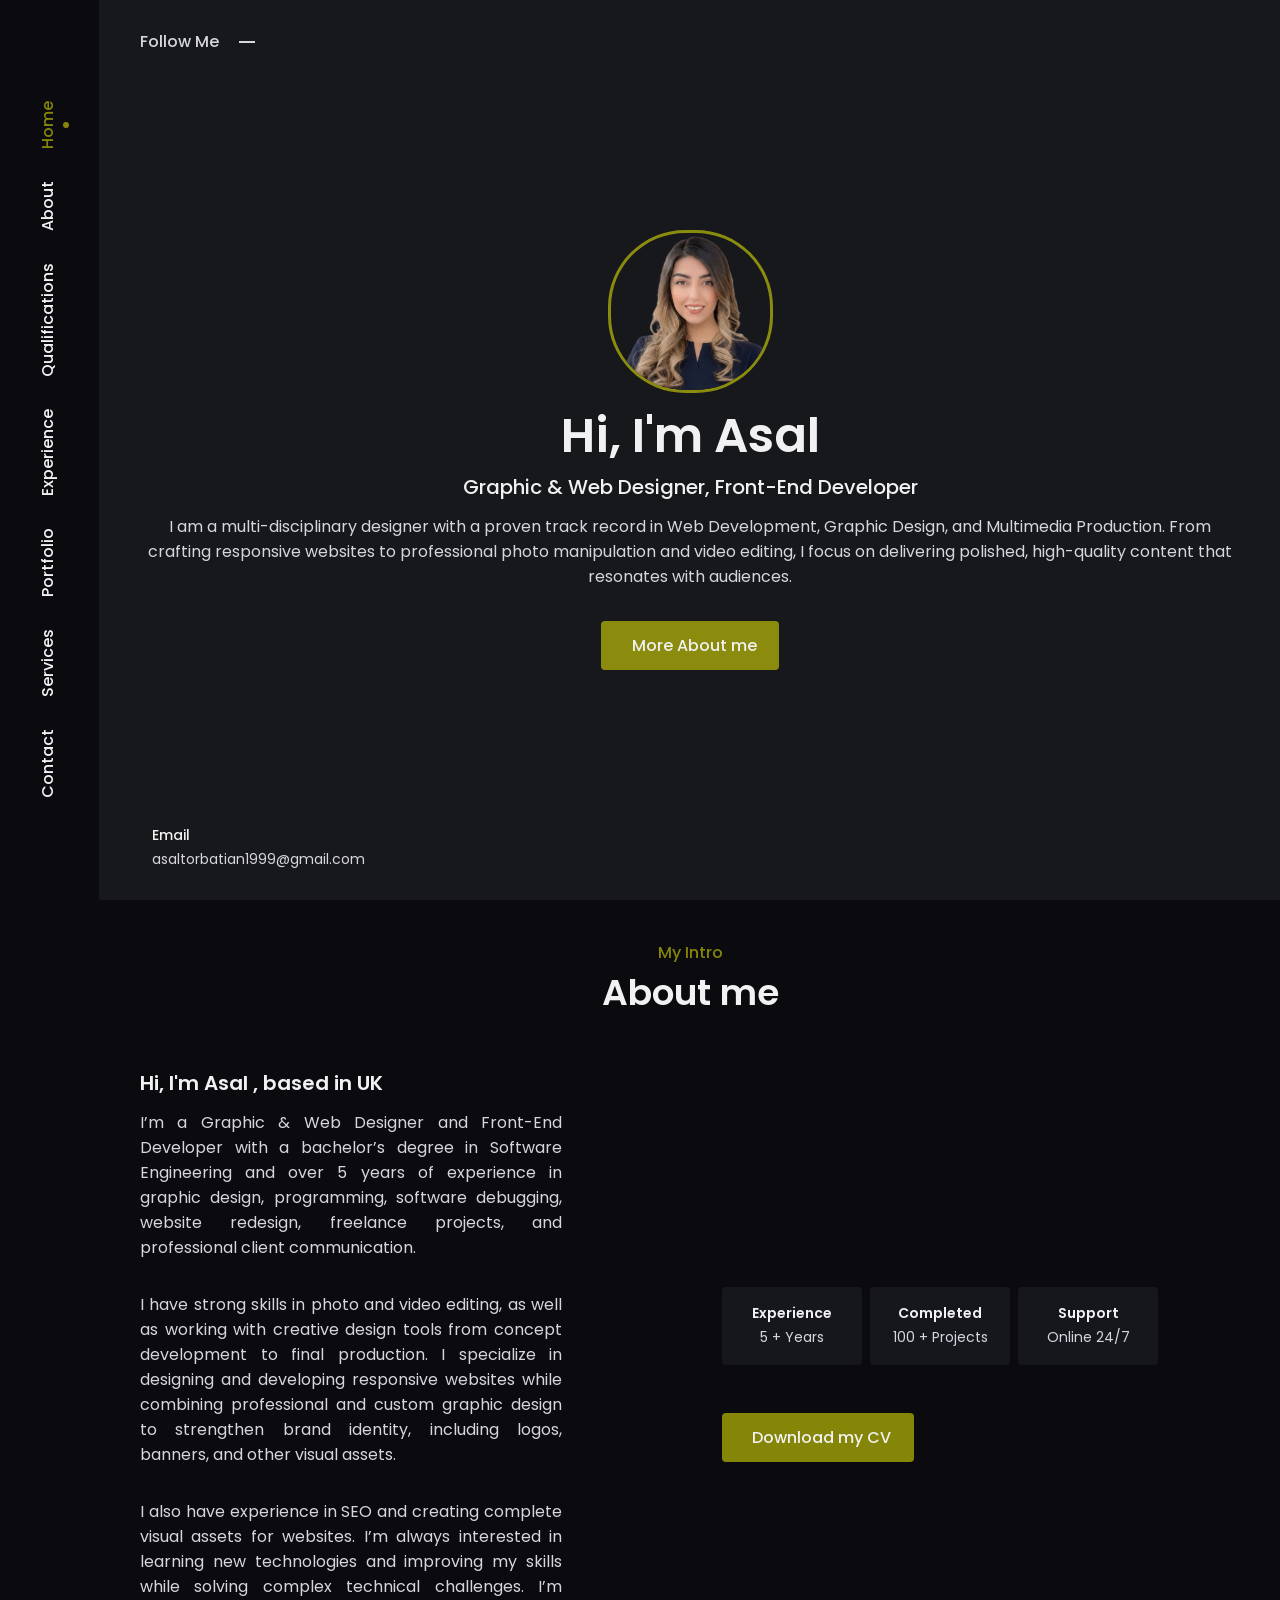
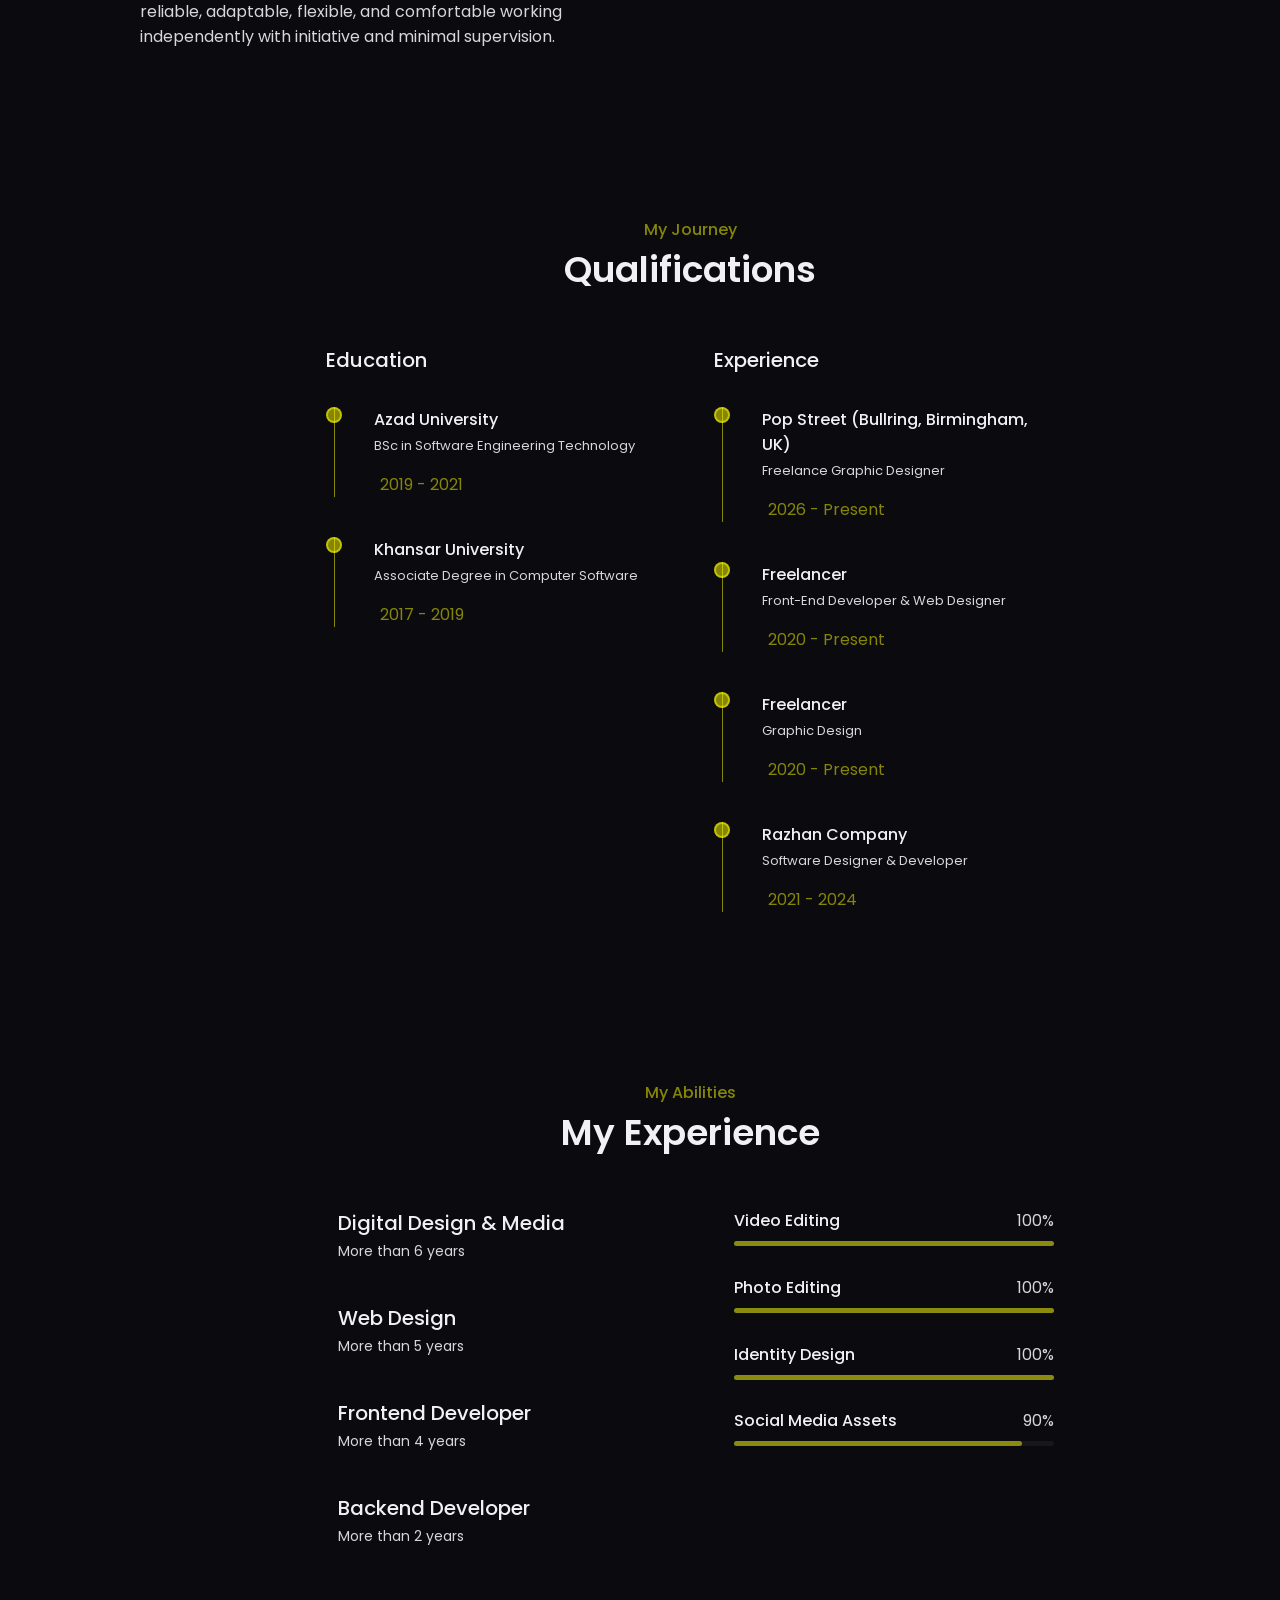
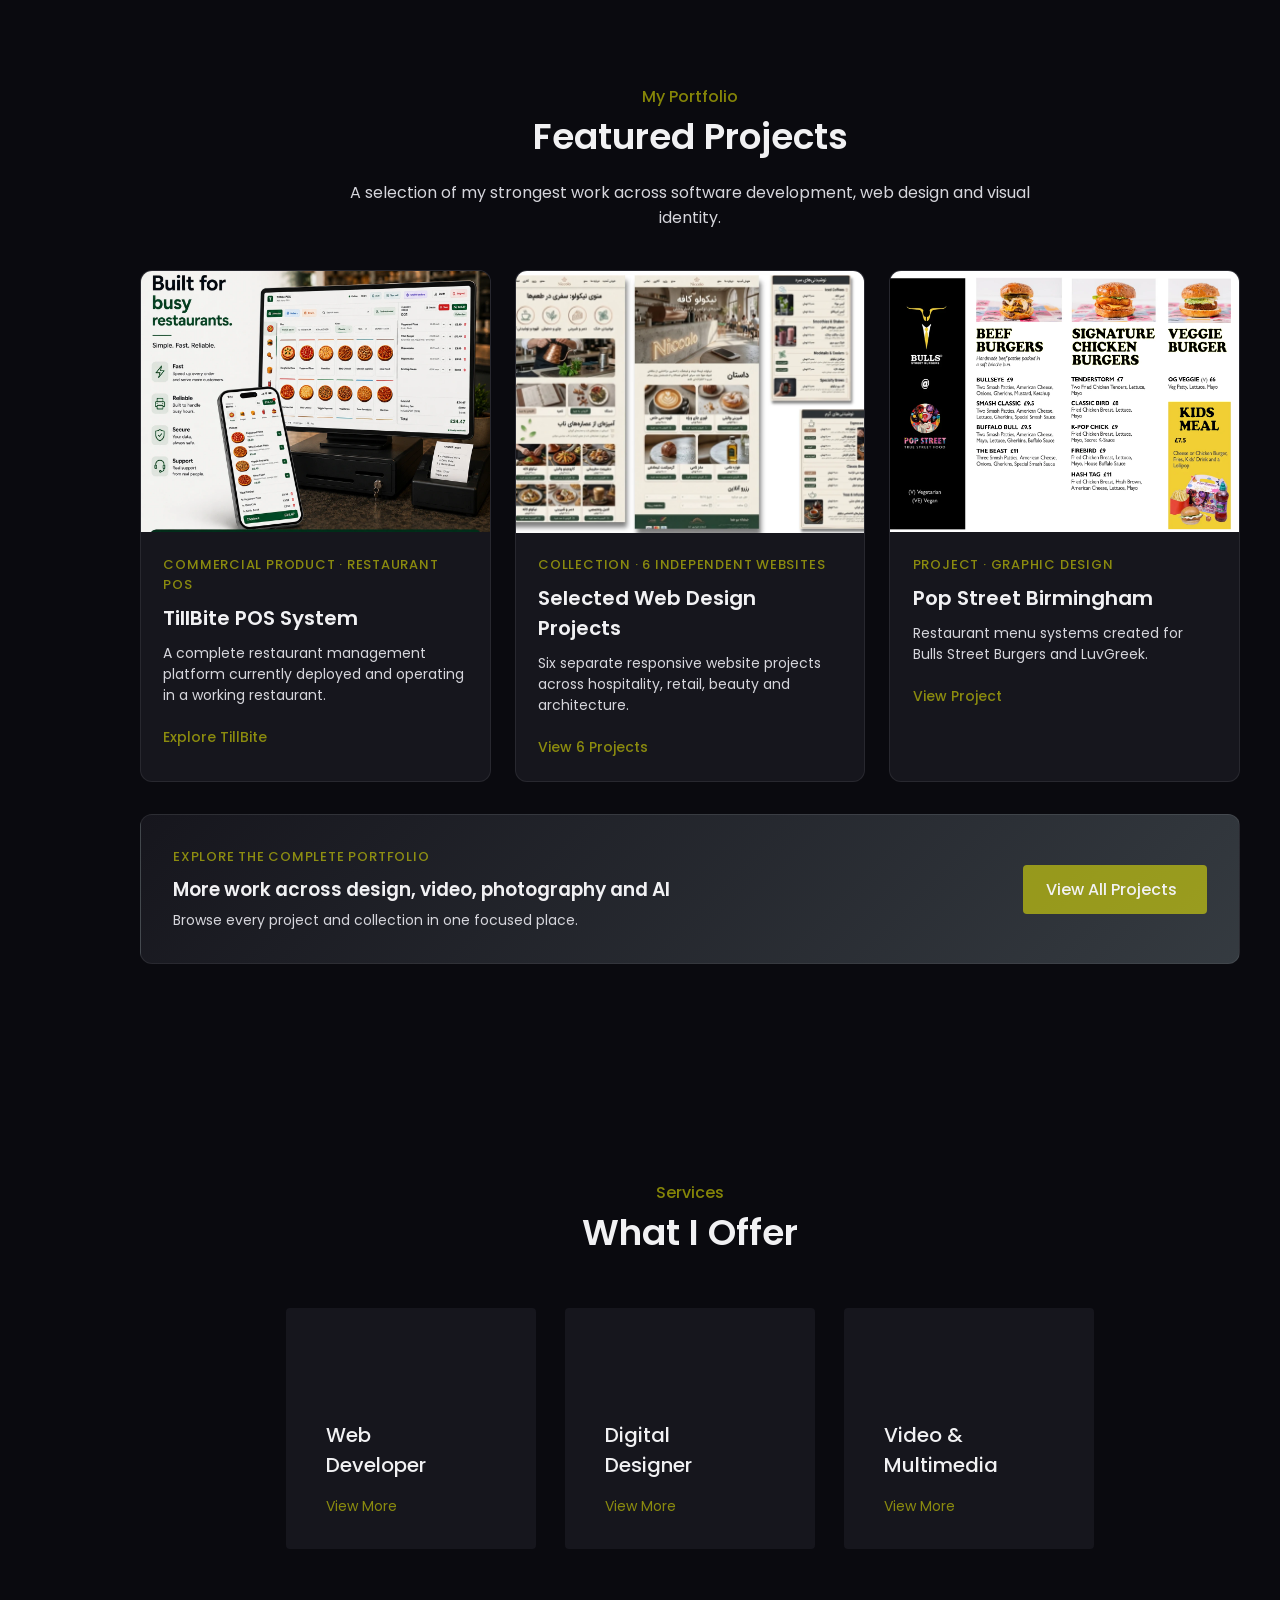
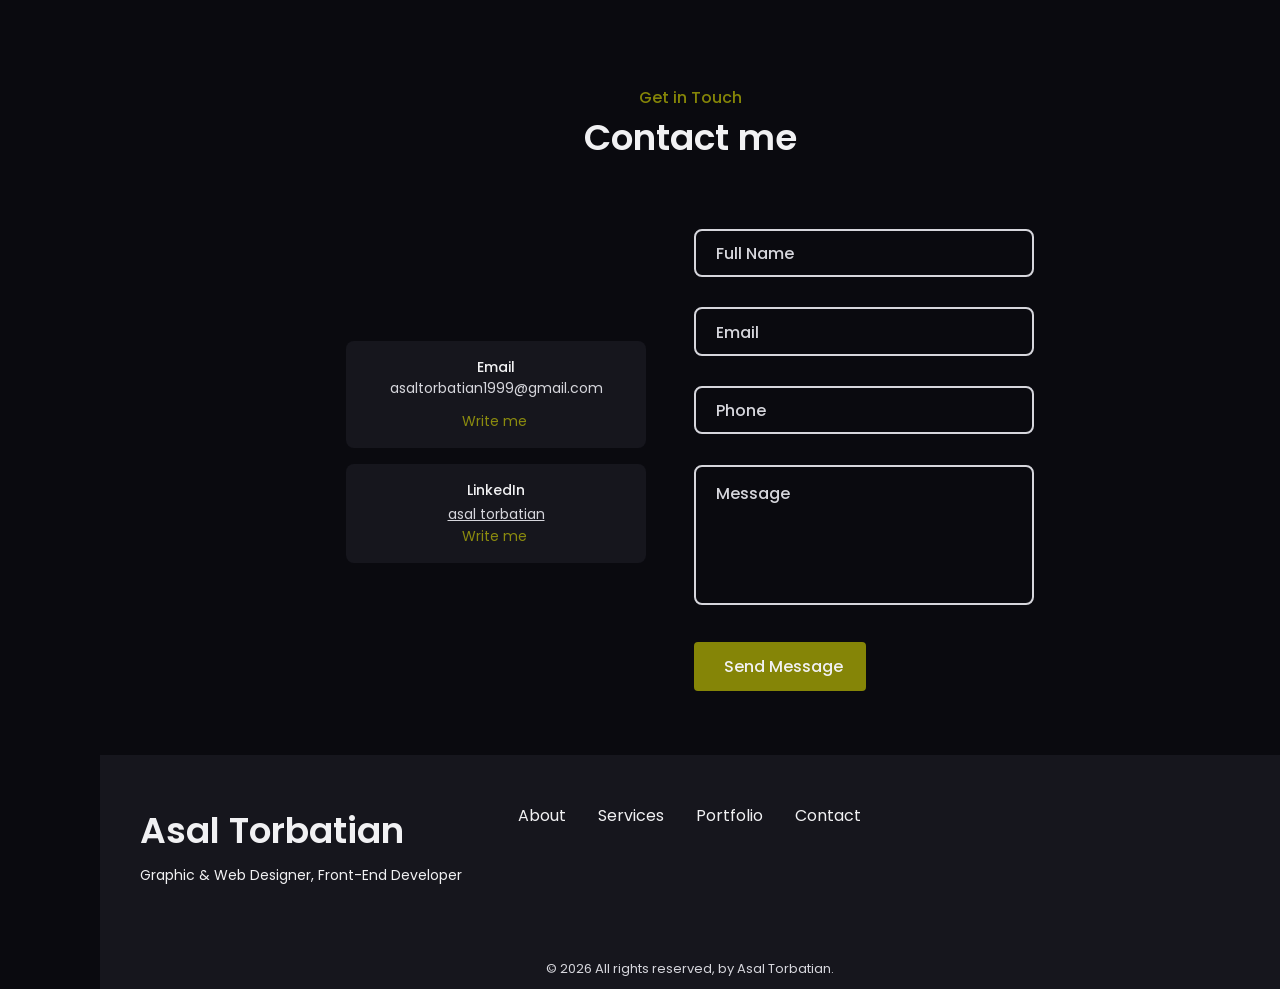
==== commit 2a211ae9: "Add No Signal campaign and clarify web projects" ====
--- a/index.html
+++ b/index.html
@@ -534,7 +534,7 @@
                 </article>
                 <article class="featured-work-card">
                     <a href="projects/selected-web-design/index.html" class="featured-work-image"><img src="Images/WebPhoto/WebPages (1).webp" alt="Selected responsive web design projects" loading="lazy" decoding="async"></a>
-                    <div class="featured-work-copy"><span class="featured-work-category">Collection · Web Design</span><h3>Selected Web Design Projects</h3><p>Six responsive website concepts across hospitality, retail, beauty and architecture.</p><a href="projects/selected-web-design/index.html" class="featured-work-link">View Collection <i class="uil uil-arrow-right"></i></a></div>
+                    <div class="featured-work-copy"><span class="featured-work-category">Collection · 6 Independent Websites</span><h3>Selected Web Design Projects</h3><p>Six separate responsive website projects across hospitality, retail, beauty and architecture.</p><a href="projects/selected-web-design/index.html" class="featured-work-link">View 6 Projects <i class="uil uil-arrow-right"></i></a></div>
                 </article>
                 <article class="featured-work-card">
                     <a href="projects/pop-street/index.html" class="featured-work-image"><img src="Images/PopStreet/Bulls.webp" alt="Pop Street Birmingham restaurant menu design" loading="lazy" decoding="async"></a>
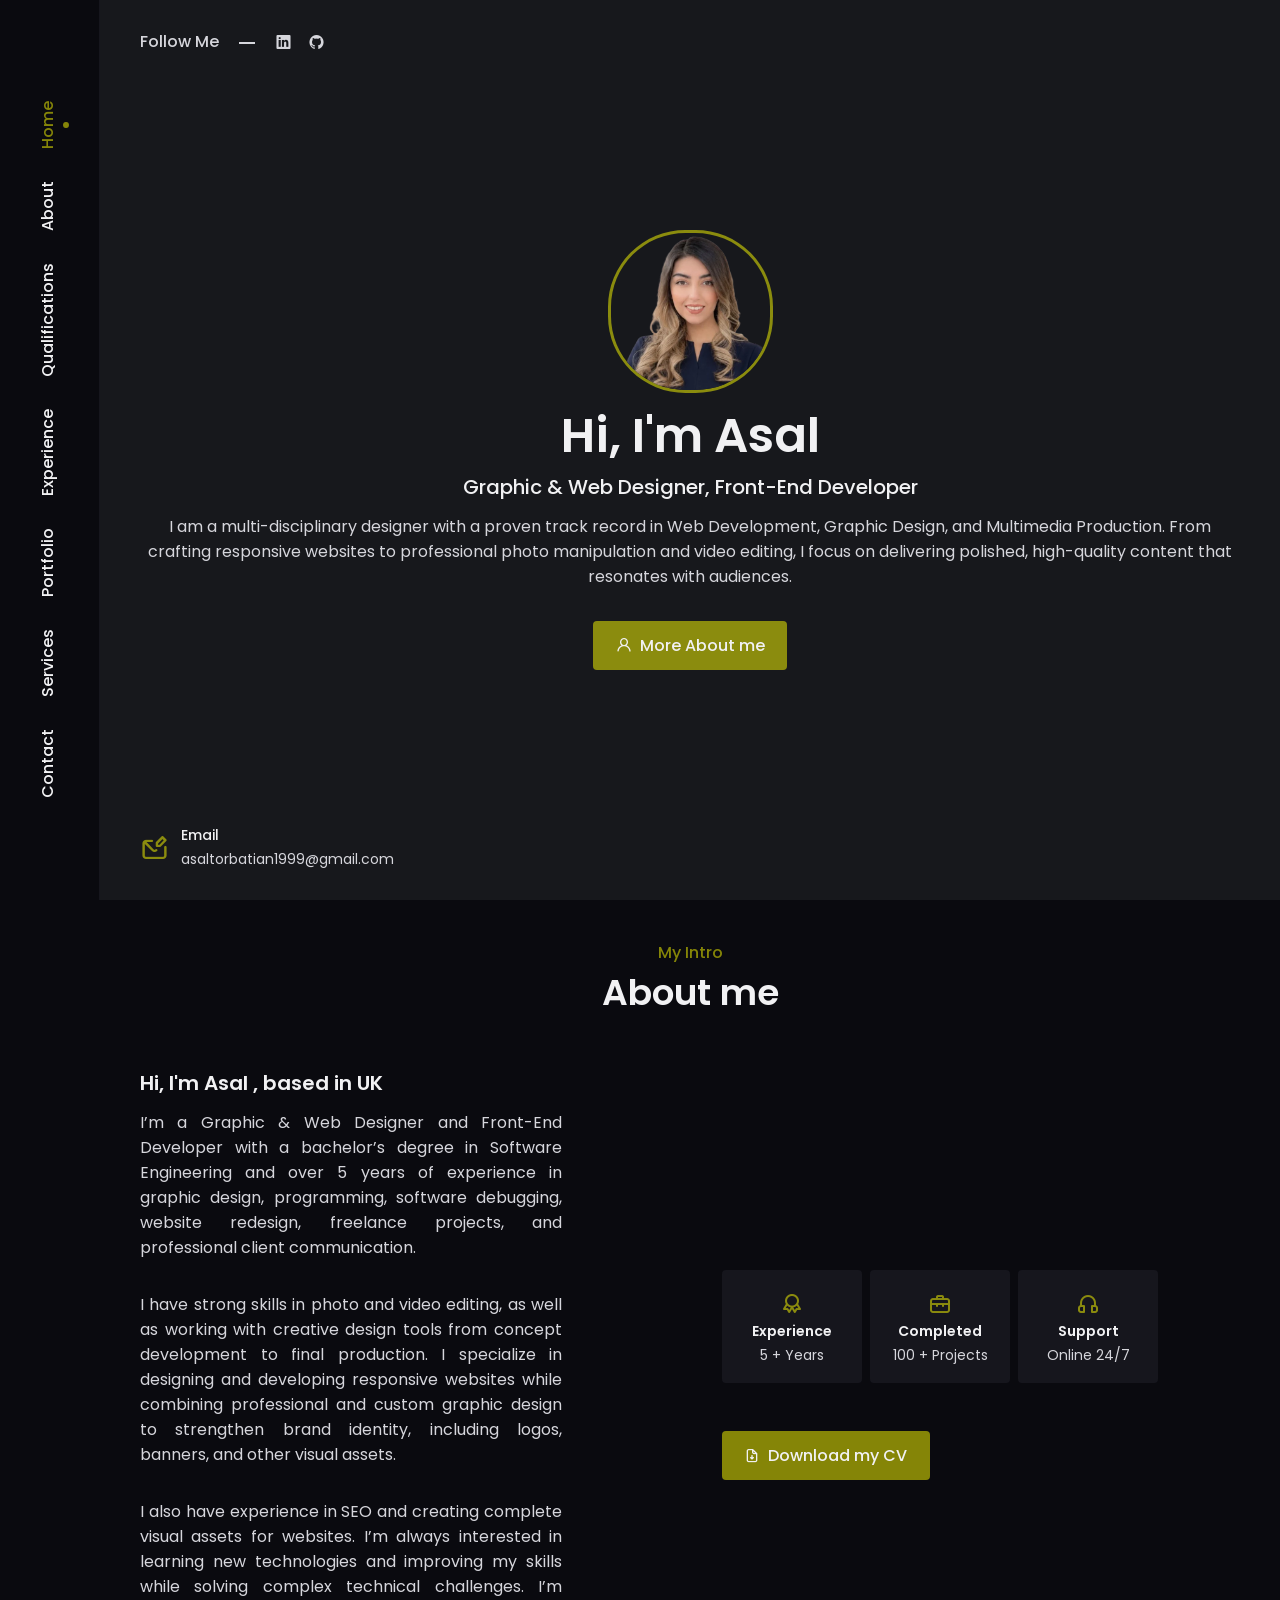
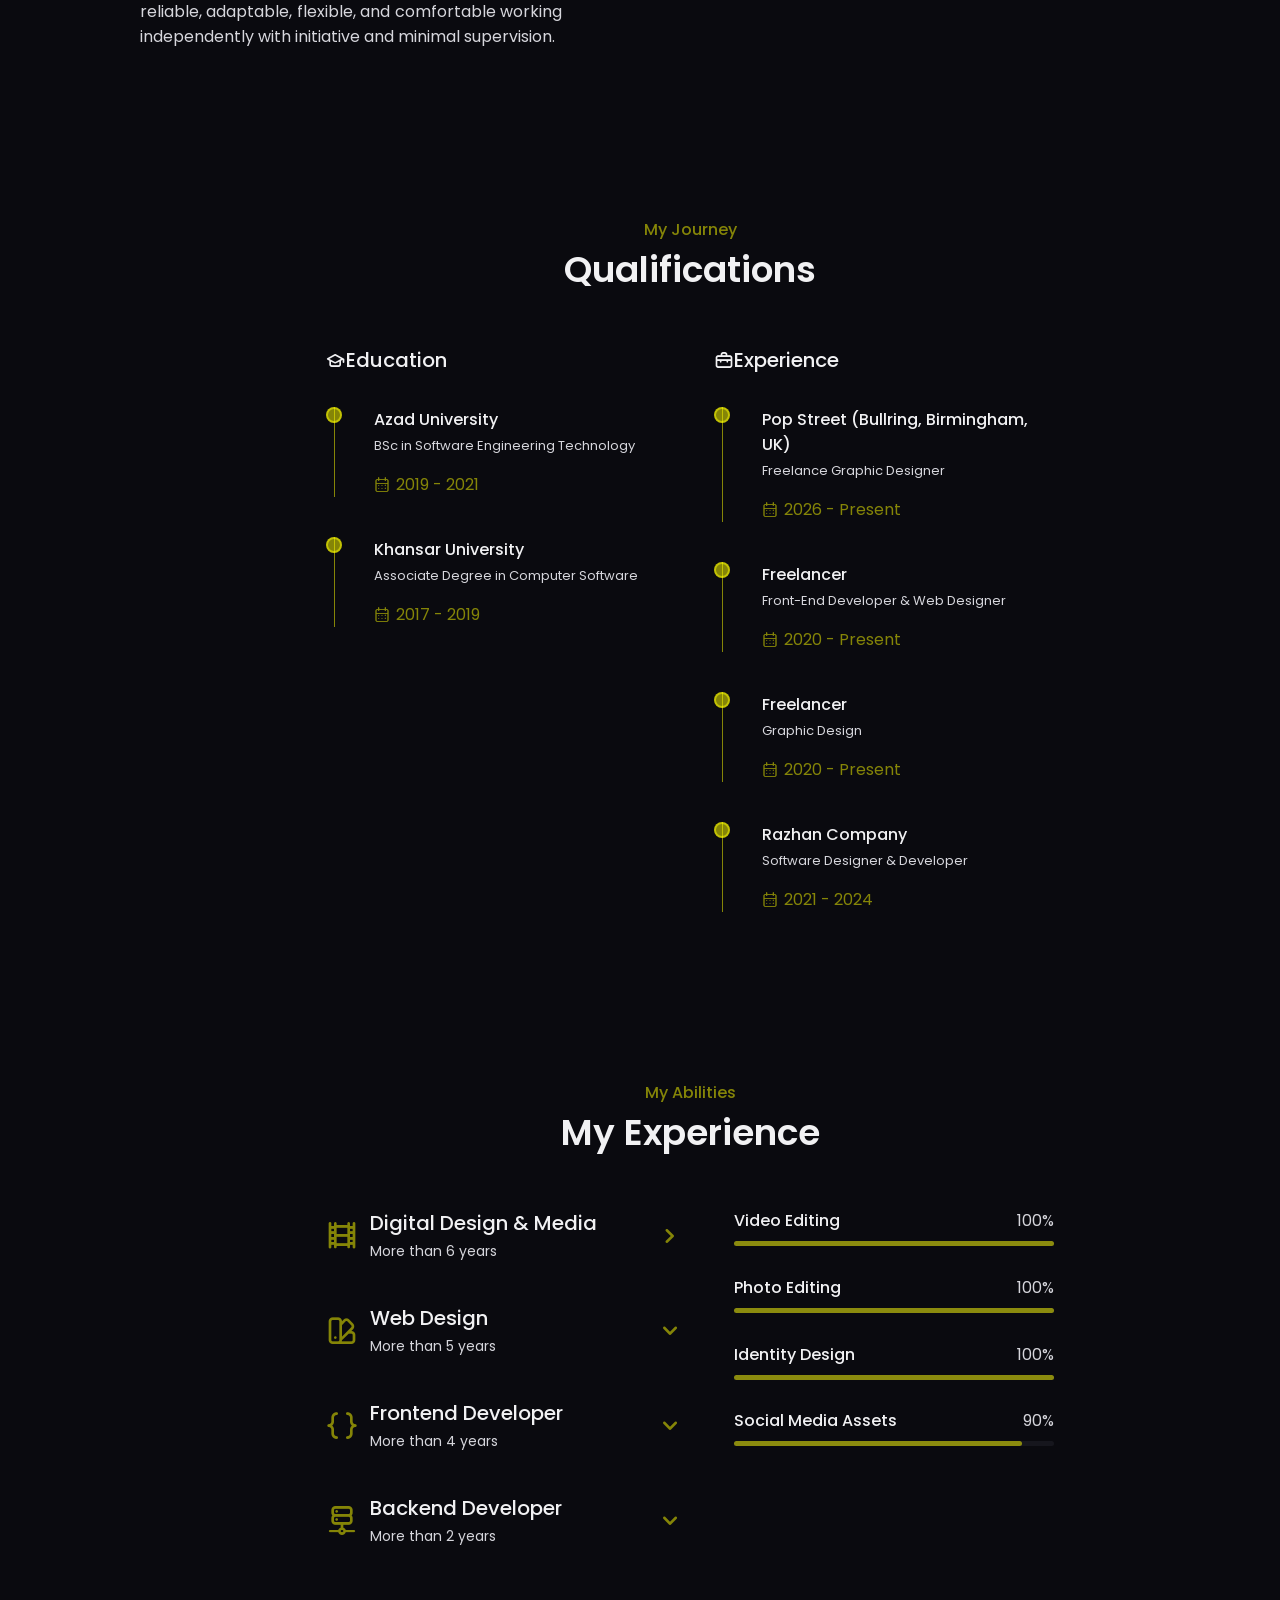
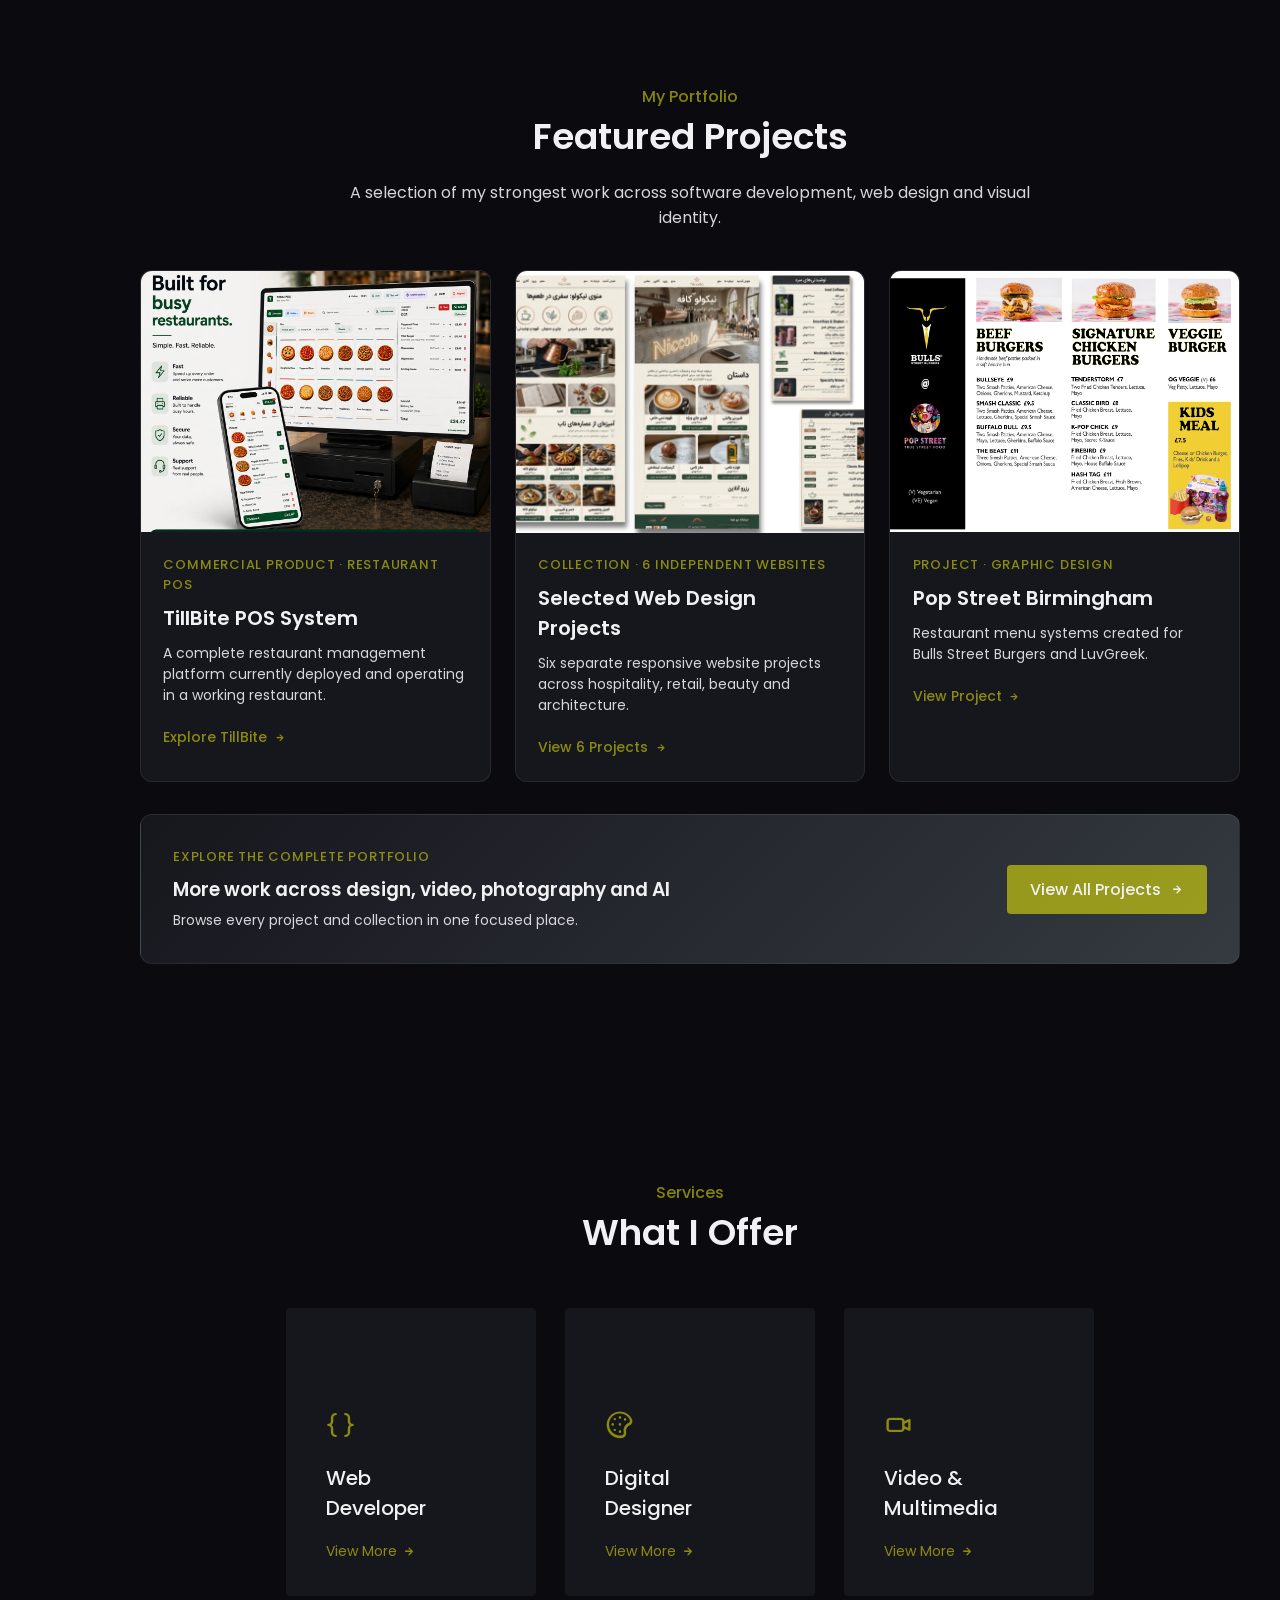
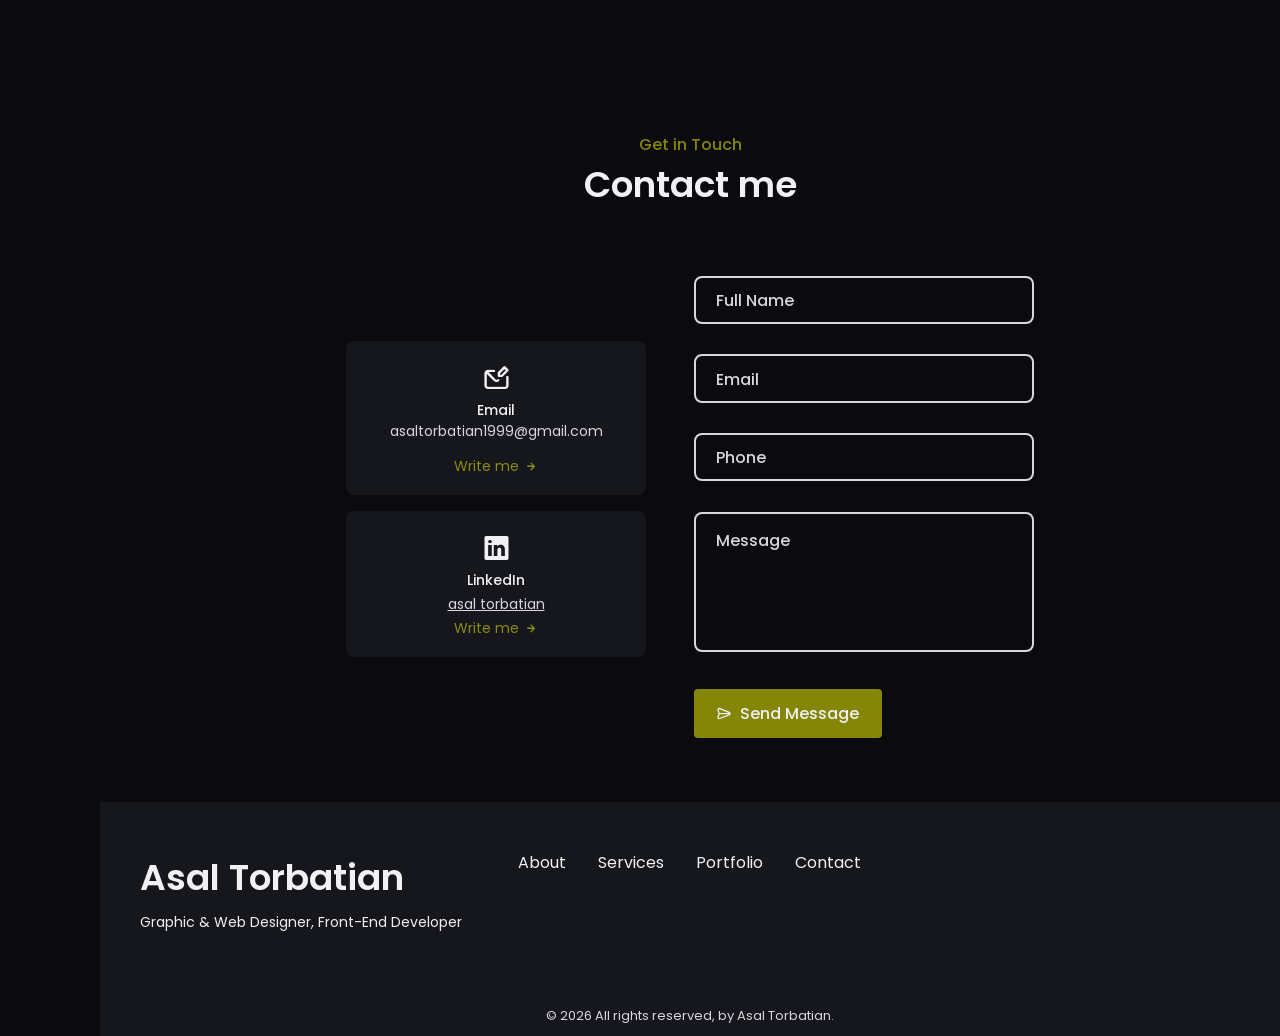
==== commit 6519f249: "Improve font loading and layout stability" ====
--- a/index.html
+++ b/index.html
@@ -5,8 +5,7 @@
     <meta name="viewport" content="width=device-width, initial-scale=1.0">
     <title>Asal Torbatian | Portfolio</title>
     <link rel="icon" type="image/webp" href="Images/favicon.webp">
-    <link rel="stylesheet" href="https://unicons.iconscout.com/release/v4.0.8/css/line.css">
-    <link href='https://unpkg.com/boxicons@2.1.4/css/boxicons.min.css' rel='stylesheet'>
+    <link rel="preload" href="Resources/fonts/poppins-400.woff2" as="font" type="font/woff2" crossorigin><link rel="stylesheet" href="Resources/unicons.css">
     <link rel="stylesheet" href="Resources/style.css">
     <meta property="og:title" content="Asal Torbatian | Portfolio">
 <meta property="og:description" content="Graphic & Web Designer, Front-End Developer">
@@ -17,9 +16,9 @@
     
 </head>
 <body>
-    <div class="nav-toggle" id="nav-toggle">
-        <i class="uil uil-bars"></i>
-    </div>
+    <button class="nav-toggle" id="nav-toggle" type="button" aria-label="Open menu" aria-controls="sidebar" aria-expanded="false">
+        <i class="uil uil-bars" aria-hidden="true"></i>
+    </button>
 
     <aside class="sidebar" id="sidebar">
         <nav class="nav">
@@ -65,9 +64,9 @@
                 <i class="uil uil-share-alt social-share"></i>
             </div> -->
 
-            <div class="nav-close" id="nav-close">
-                <i class="uil uil-times"></i>
-            </div>
+            <button class="nav-close" id="nav-close" type="button" aria-label="Close menu">
+                <i class="uil uil-times" aria-hidden="true"></i>
+            </button>
         </nav>
     </aside>
 
@@ -102,7 +101,7 @@
            <!--  <img src="Images/IMG_2713.webp" alt="" class="home-img">-->
 
             <div class="home-data" style="text-align: center;">
-               <img src="Images/IMG_27133.webp" alt="Asal" style="max-width:15%; border-radius: 47%; max-width: 15%; border: 3px solid #8b8c0e; object-fit: cover;">
+               <img src="Images/IMG_27133.webp" alt="Asal" style="max-width:15%; border-radius: 47%; max-width: 15%; border: 3px solid #8b8c0e; object-fit: cover;" width="502" height="497">
                 <h1 class="home-title">Hi, I'm Asal</h1>
                 <h3 class="home-subtitle">Graphic & Web Designer, Front-End Developer</h3>
                 <p class="home-description">I am a multi-disciplinary designer with a proven track record in Web Development,
@@ -529,15 +528,15 @@
             <p class="featured-work-intro">A selection of my strongest work across software development, web design and visual identity.</p>
             <div class="featured-work-grid container">
                 <article class="featured-work-card">
-                    <a href="projects/tillbite/index.html" class="featured-work-image"><img src="Images/TillBite/TillBite.webp" alt="TillBite restaurant POS system and mobile ordering application" loading="lazy" decoding="async"></a>
+                    <a href="projects/tillbite/index.html" class="featured-work-image"><img src="Images/TillBite/TillBite.webp" alt="TillBite restaurant POS system and mobile ordering application" loading="lazy" decoding="async" width="1254" height="1254"></a>
                     <div class="featured-work-copy"><span class="featured-work-category">Commercial Product · Restaurant POS</span><h3>TillBite POS System</h3><p>A complete restaurant management platform currently deployed and operating in a working restaurant.</p><a href="projects/tillbite/index.html" class="featured-work-link">Explore TillBite <i class="uil uil-arrow-right"></i></a></div>
                 </article>
                 <article class="featured-work-card">
-                    <a href="projects/selected-web-design/index.html" class="featured-work-image"><img src="Images/WebPhoto/WebPages (1).webp" alt="Selected responsive web design projects" loading="lazy" decoding="async"></a>
+                    <a href="projects/selected-web-design/index.html" class="featured-work-image"><img src="Images/WebPhoto/WebPages (1).webp" alt="Selected responsive web design projects" loading="lazy" decoding="async" width="1600" height="1060"></a>
                     <div class="featured-work-copy"><span class="featured-work-category">Collection · 6 Independent Websites</span><h3>Selected Web Design Projects</h3><p>Six separate responsive website projects across hospitality, retail, beauty and architecture.</p><a href="projects/selected-web-design/index.html" class="featured-work-link">View 6 Projects <i class="uil uil-arrow-right"></i></a></div>
                 </article>
                 <article class="featured-work-card">
-                    <a href="projects/pop-street/index.html" class="featured-work-image"><img src="Images/PopStreet/Bulls.webp" alt="Pop Street Birmingham restaurant menu design" loading="lazy" decoding="async"></a>
+                    <a href="projects/pop-street/index.html" class="featured-work-image"><img src="Images/PopStreet/Bulls.webp" alt="Pop Street Birmingham restaurant menu design" loading="lazy" decoding="async" width="1417" height="997"></a>
                     <div class="featured-work-copy"><span class="featured-work-category">Project · Graphic Design</span><h3>Pop Street Birmingham</h3><p>Restaurant menu systems created for Bulls Street Burgers and LuvGreek.</p><a href="projects/pop-street/index.html" class="featured-work-link">View Project <i class="uil uil-arrow-right"></i></a></div>
                 </article>
             </div>
@@ -721,7 +720,7 @@
                         <p class="testimonial-description">Working with Miriam was an absolute pleasure from start to finish. They took the time to truly understand our business needs and translated them into a stunning and highly functional website</p>
                         <h3 class="testimonial-date">March 30, 2025</h3>
                         <div class="testimonial-profile">
-                            <img src="https://i.postimg.cc/MTr9j4Yn/client1.jpg" alt="" class="testimonial-profile-img">
+                            <img src="https://i.postimg.cc/MTr9j4Yn/client1.jpg" alt="" class="testimonial-profile-img" width="500" height="500">
 
                             <div class="testimonial-profile-data">
                                 <span class="testimonial-profile-name">Chen Xiuying</span>
@@ -737,7 +736,7 @@
                         <p class="testimonial-description">Miriam truly understood our business needs through her modern and sleek design, making a site incredibly user-friendly. With her help, we had a significant increase in engagement and customer sales</p>
                         <h3 class="testimonial-date">January 18, 2025</h3>
                         <div class="testimonial-profile">
-                            <img src="https://i.postimg.cc/wvV7f8rB/client2.jpg" alt="" class="testimonial-profile-img">
+                            <img src="https://i.postimg.cc/wvV7f8rB/client2.jpg" alt="" class="testimonial-profile-img" width="500" height="500">
 
                             <div class="testimonial-profile-data">
                                 <span class="testimonial-profile-name">Joshua Middletown</span>
@@ -753,7 +752,7 @@
                         <p class="testimonial-description">I was blown away by the website Miriam created for my business! Miriam crafted a incredibly user-friendly, that allows our customers to access information on any device. Since the launch, I've seen a significant increase in inquiries and bookings</p>
                         <h3 class="testimonial-date">November 29, 2024</h3>
                         <div class="testimonial-profile">
-                            <img src="https://i.postimg.cc/pdP9DL0S/client3.jpg" alt="" class="testimonial-profile-img">
+                            <img src="https://i.postimg.cc/pdP9DL0S/client3.jpg" alt="" class="testimonial-profile-img" width="500" height="500">
 
                             <div class="testimonial-profile-data">
                                 <span class="testimonial-profile-name">Melanie Stone</span>
@@ -919,7 +918,7 @@
 
     <!-- Scroll to Top Button -->
 
-    <script src="Resources/main.js"></script> 
+    <script src="Resources/main.js?v=20260825"></script>
      
 </body>
 </html>
--- a/Resources/unicons.css
+++ b/Resources/unicons.css
@@ -0,0 +1,343 @@
+@font-face {
+  font-family: 'unicons-line';
+  src: url('https://unicons.iconscout.com/release/v4.0.8/fonts/line/unicons-0.eot');
+  src: url('https://unicons.iconscout.com/release/v4.0.8/fonts/line/unicons-0.eot#iefix') format('embedded-opentype'),
+        url('fonts/unicons-0.woff2') format('woff2'),
+        url('https://unicons.iconscout.com/release/v4.0.8/fonts/line/unicons-0.woff') format('woff'),
+        url('https://unicons.iconscout.com/release/v4.0.8/fonts/line/unicons-0.ttf') format('truetype'),
+        url('https://unicons.iconscout.com/release/v4.0.8/fonts/line/unicons-0.svg#unicons') format('svg');
+  font-weight: normal;
+  font-style: normal;
+  font-display: swap;
+  unicode-range: U+E800-E83B;
+}
+@font-face {
+  font-family: 'unicons-line';
+  src: url('https://unicons.iconscout.com/release/v4.0.8/fonts/line/unicons-1.eot');
+  src: url('https://unicons.iconscout.com/release/v4.0.8/fonts/line/unicons-1.eot#iefix') format('embedded-opentype'),
+        url('fonts/unicons-1.woff2') format('woff2'),
+        url('https://unicons.iconscout.com/release/v4.0.8/fonts/line/unicons-1.woff') format('woff'),
+        url('https://unicons.iconscout.com/release/v4.0.8/fonts/line/unicons-1.ttf') format('truetype'),
+        url('https://unicons.iconscout.com/release/v4.0.8/fonts/line/unicons-1.svg#unicons') format('svg');
+  font-weight: normal;
+  font-style: normal;
+  font-display: swap;
+  unicode-range: U+E83C-E877;
+}
+@font-face {
+  font-family: 'unicons-line';
+  src: url('https://unicons.iconscout.com/release/v4.0.8/fonts/line/unicons-10.eot');
+  src: url('https://unicons.iconscout.com/release/v4.0.8/fonts/line/unicons-10.eot#iefix') format('embedded-opentype'),
+        url('fonts/unicons-10.woff2') format('woff2'),
+        url('https://unicons.iconscout.com/release/v4.0.8/fonts/line/unicons-10.woff') format('woff'),
+        url('https://unicons.iconscout.com/release/v4.0.8/fonts/line/unicons-10.ttf') format('truetype'),
+        url('https://unicons.iconscout.com/release/v4.0.8/fonts/line/unicons-10.svg#unicons') format('svg');
+  font-weight: normal;
+  font-style: normal;
+  font-display: swap;
+  unicode-range: U+EA5B-EA96;
+}
+@font-face {
+  font-family: 'unicons-line';
+  src: url('https://unicons.iconscout.com/release/v4.0.8/fonts/line/unicons-11.eot');
+  src: url('https://unicons.iconscout.com/release/v4.0.8/fonts/line/unicons-11.eot#iefix') format('embedded-opentype'),
+        url('fonts/unicons-11.woff2') format('woff2'),
+        url('https://unicons.iconscout.com/release/v4.0.8/fonts/line/unicons-11.woff') format('woff'),
+        url('https://unicons.iconscout.com/release/v4.0.8/fonts/line/unicons-11.ttf') format('truetype'),
+        url('https://unicons.iconscout.com/release/v4.0.8/fonts/line/unicons-11.svg#unicons') format('svg');
+  font-weight: normal;
+  font-style: normal;
+  font-display: swap;
+  unicode-range: U+EA97-EAD4;
+}
+@font-face {
+  font-family: 'unicons-line';
+  src: url('https://unicons.iconscout.com/release/v4.0.8/fonts/line/unicons-12.eot');
+  src: url('https://unicons.iconscout.com/release/v4.0.8/fonts/line/unicons-12.eot#iefix') format('embedded-opentype'),
+        url('fonts/unicons-12.woff2') format('woff2'),
+        url('https://unicons.iconscout.com/release/v4.0.8/fonts/line/unicons-12.woff') format('woff'),
+        url('https://unicons.iconscout.com/release/v4.0.8/fonts/line/unicons-12.ttf') format('truetype'),
+        url('https://unicons.iconscout.com/release/v4.0.8/fonts/line/unicons-12.svg#unicons') format('svg');
+  font-weight: normal;
+  font-style: normal;
+  font-display: swap;
+  unicode-range: U+EAD5-EB11;
+}
+@font-face {
+  font-family: 'unicons-line';
+  src: url('https://unicons.iconscout.com/release/v4.0.8/fonts/line/unicons-13.eot');
+  src: url('https://unicons.iconscout.com/release/v4.0.8/fonts/line/unicons-13.eot#iefix') format('embedded-opentype'),
+        url('fonts/unicons-13.woff2') format('woff2'),
+        url('https://unicons.iconscout.com/release/v4.0.8/fonts/line/unicons-13.woff') format('woff'),
+        url('https://unicons.iconscout.com/release/v4.0.8/fonts/line/unicons-13.ttf') format('truetype'),
+        url('https://unicons.iconscout.com/release/v4.0.8/fonts/line/unicons-13.svg#unicons') format('svg');
+  font-weight: normal;
+  font-style: normal;
+  font-display: swap;
+  unicode-range: U+EB12-EB4D;
+}
+@font-face {
+  font-family: 'unicons-line';
+  src: url('https://unicons.iconscout.com/release/v4.0.8/fonts/line/unicons-14.eot');
+  src: url('https://unicons.iconscout.com/release/v4.0.8/fonts/line/unicons-14.eot#iefix') format('embedded-opentype'),
+        url('fonts/unicons-14.woff2') format('woff2'),
+        url('https://unicons.iconscout.com/release/v4.0.8/fonts/line/unicons-14.woff') format('woff'),
+        url('https://unicons.iconscout.com/release/v4.0.8/fonts/line/unicons-14.ttf') format('truetype'),
+        url('https://unicons.iconscout.com/release/v4.0.8/fonts/line/unicons-14.svg#unicons') format('svg');
+  font-weight: normal;
+  font-style: normal;
+  font-display: swap;
+  unicode-range: U+EB4E-EB89;
+}
+@font-face {
+  font-family: 'unicons-line';
+  src: url('https://unicons.iconscout.com/release/v4.0.8/fonts/line/unicons-15.eot');
+  src: url('https://unicons.iconscout.com/release/v4.0.8/fonts/line/unicons-15.eot#iefix') format('embedded-opentype'),
+        url('fonts/unicons-15.woff2') format('woff2'),
+        url('https://unicons.iconscout.com/release/v4.0.8/fonts/line/unicons-15.woff') format('woff'),
+        url('https://unicons.iconscout.com/release/v4.0.8/fonts/line/unicons-15.ttf') format('truetype'),
+        url('https://unicons.iconscout.com/release/v4.0.8/fonts/line/unicons-15.svg#unicons') format('svg');
+  font-weight: normal;
+  font-style: normal;
+  font-display: swap;
+  unicode-range: U+EB8A-EBC5;
+}
+@font-face {
+  font-family: 'unicons-line';
+  src: url('https://unicons.iconscout.com/release/v4.0.8/fonts/line/unicons-16.eot');
+  src: url('https://unicons.iconscout.com/release/v4.0.8/fonts/line/unicons-16.eot#iefix') format('embedded-opentype'),
+        url('fonts/unicons-16.woff2') format('woff2'),
+        url('https://unicons.iconscout.com/release/v4.0.8/fonts/line/unicons-16.woff') format('woff'),
+        url('https://unicons.iconscout.com/release/v4.0.8/fonts/line/unicons-16.ttf') format('truetype'),
+        url('https://unicons.iconscout.com/release/v4.0.8/fonts/line/unicons-16.svg#unicons') format('svg');
+  font-weight: normal;
+  font-style: normal;
+  font-display: swap;
+  unicode-range: U+EBC6-EC01;
+}
+@font-face {
+  font-family: 'unicons-line';
+  src: url('https://unicons.iconscout.com/release/v4.0.8/fonts/line/unicons-17.eot');
+  src: url('https://unicons.iconscout.com/release/v4.0.8/fonts/line/unicons-17.eot#iefix') format('embedded-opentype'),
+        url('fonts/unicons-17.woff2') format('woff2'),
+        url('https://unicons.iconscout.com/release/v4.0.8/fonts/line/unicons-17.woff') format('woff'),
+        url('https://unicons.iconscout.com/release/v4.0.8/fonts/line/unicons-17.ttf') format('truetype'),
+        url('https://unicons.iconscout.com/release/v4.0.8/fonts/line/unicons-17.svg#unicons') format('svg');
+  font-weight: normal;
+  font-style: normal;
+  font-display: swap;
+  unicode-range: U+EC02-EC3D;
+}
+@font-face {
+  font-family: 'unicons-line';
+  src: url('https://unicons.iconscout.com/release/v4.0.8/fonts/line/unicons-18.eot');
+  src: url('https://unicons.iconscout.com/release/v4.0.8/fonts/line/unicons-18.eot#iefix') format('embedded-opentype'),
+        url('fonts/unicons-18.woff2') format('woff2'),
+        url('https://unicons.iconscout.com/release/v4.0.8/fonts/line/unicons-18.woff') format('woff'),
+        url('https://unicons.iconscout.com/release/v4.0.8/fonts/line/unicons-18.ttf') format('truetype'),
+        url('https://unicons.iconscout.com/release/v4.0.8/fonts/line/unicons-18.svg#unicons') format('svg');
+  font-weight: normal;
+  font-style: normal;
+  font-display: swap;
+  unicode-range: U+EC3E-EC79;
+}
+@font-face {
+  font-family: 'unicons-line';
+  src: url('https://unicons.iconscout.com/release/v4.0.8/fonts/line/unicons-19.eot');
+  src: url('https://unicons.iconscout.com/release/v4.0.8/fonts/line/unicons-19.eot#iefix') format('embedded-opentype'),
+        url('fonts/unicons-19.woff2') format('woff2'),
+        url('https://unicons.iconscout.com/release/v4.0.8/fonts/line/unicons-19.woff') format('woff'),
+        url('https://unicons.iconscout.com/release/v4.0.8/fonts/line/unicons-19.ttf') format('truetype'),
+        url('https://unicons.iconscout.com/release/v4.0.8/fonts/line/unicons-19.svg#unicons') format('svg');
+  font-weight: normal;
+  font-style: normal;
+  font-display: swap;
+  unicode-range: U+EC7A-ECB5;
+}
+@font-face {
+  font-family: 'unicons-line';
+  src: url('https://unicons.iconscout.com/release/v4.0.8/fonts/line/unicons-2.eot');
+  src: url('https://unicons.iconscout.com/release/v4.0.8/fonts/line/unicons-2.eot#iefix') format('embedded-opentype'),
+        url('fonts/unicons-2.woff2') format('woff2'),
+        url('https://unicons.iconscout.com/release/v4.0.8/fonts/line/unicons-2.woff') format('woff'),
+        url('https://unicons.iconscout.com/release/v4.0.8/fonts/line/unicons-2.ttf') format('truetype'),
+        url('https://unicons.iconscout.com/release/v4.0.8/fonts/line/unicons-2.svg#unicons') format('svg');
+  font-weight: normal;
+  font-style: normal;
+  font-display: swap;
+  unicode-range: U+E878-E8B3;
+}
+@font-face {
+  font-family: 'unicons-line';
+  src: url('https://unicons.iconscout.com/release/v4.0.8/fonts/line/unicons-20.eot');
+  src: url('https://unicons.iconscout.com/release/v4.0.8/fonts/line/unicons-20.eot#iefix') format('embedded-opentype'),
+        url('fonts/unicons-20.woff2') format('woff2'),
+        url('https://unicons.iconscout.com/release/v4.0.8/fonts/line/unicons-20.woff') format('woff'),
+        url('https://unicons.iconscout.com/release/v4.0.8/fonts/line/unicons-20.ttf') format('truetype'),
+        url('https://unicons.iconscout.com/release/v4.0.8/fonts/line/unicons-20.svg#unicons') format('svg');
+  font-weight: normal;
+  font-style: normal;
+  font-display: swap;
+  unicode-range: U+ECB6-ECB9;
+}
+@font-face {
+  font-family: 'unicons-line';
+  src: url('https://unicons.iconscout.com/release/v4.0.8/fonts/line/unicons-3.eot');
+  src: url('https://unicons.iconscout.com/release/v4.0.8/fonts/line/unicons-3.eot#iefix') format('embedded-opentype'),
+        url('fonts/unicons-3.woff2') format('woff2'),
+        url('https://unicons.iconscout.com/release/v4.0.8/fonts/line/unicons-3.woff') format('woff'),
+        url('https://unicons.iconscout.com/release/v4.0.8/fonts/line/unicons-3.ttf') format('truetype'),
+        url('https://unicons.iconscout.com/release/v4.0.8/fonts/line/unicons-3.svg#unicons') format('svg');
+  font-weight: normal;
+  font-style: normal;
+  font-display: swap;
+  unicode-range: U+E8B4-E8EF;
+}
+@font-face {
+  font-family: 'unicons-line';
+  src: url('https://unicons.iconscout.com/release/v4.0.8/fonts/line/unicons-4.eot');
+  src: url('https://unicons.iconscout.com/release/v4.0.8/fonts/line/unicons-4.eot#iefix') format('embedded-opentype'),
+        url('fonts/unicons-4.woff2') format('woff2'),
+        url('https://unicons.iconscout.com/release/v4.0.8/fonts/line/unicons-4.woff') format('woff'),
+        url('https://unicons.iconscout.com/release/v4.0.8/fonts/line/unicons-4.ttf') format('truetype'),
+        url('https://unicons.iconscout.com/release/v4.0.8/fonts/line/unicons-4.svg#unicons') format('svg');
+  font-weight: normal;
+  font-style: normal;
+  font-display: swap;
+  unicode-range: U+E8F0-E92B;
+}
+@font-face {
+  font-family: 'unicons-line';
+  src: url('https://unicons.iconscout.com/release/v4.0.8/fonts/line/unicons-5.eot');
+  src: url('https://unicons.iconscout.com/release/v4.0.8/fonts/line/unicons-5.eot#iefix') format('embedded-opentype'),
+        url('fonts/unicons-5.woff2') format('woff2'),
+        url('https://unicons.iconscout.com/release/v4.0.8/fonts/line/unicons-5.woff') format('woff'),
+        url('https://unicons.iconscout.com/release/v4.0.8/fonts/line/unicons-5.ttf') format('truetype'),
+        url('https://unicons.iconscout.com/release/v4.0.8/fonts/line/unicons-5.svg#unicons') format('svg');
+  font-weight: normal;
+  font-style: normal;
+  font-display: swap;
+  unicode-range: U+E92C-E967;
+}
+@font-face {
+  font-family: 'unicons-line';
+  src: url('https://unicons.iconscout.com/release/v4.0.8/fonts/line/unicons-6.eot');
+  src: url('https://unicons.iconscout.com/release/v4.0.8/fonts/line/unicons-6.eot#iefix') format('embedded-opentype'),
+        url('fonts/unicons-6.woff2') format('woff2'),
+        url('https://unicons.iconscout.com/release/v4.0.8/fonts/line/unicons-6.woff') format('woff'),
+        url('https://unicons.iconscout.com/release/v4.0.8/fonts/line/unicons-6.ttf') format('truetype'),
+        url('https://unicons.iconscout.com/release/v4.0.8/fonts/line/unicons-6.svg#unicons') format('svg');
+  font-weight: normal;
+  font-style: normal;
+  font-display: swap;
+  unicode-range: U+E968-E9A4;
+}
+@font-face {
+  font-family: 'unicons-line';
+  src: url('https://unicons.iconscout.com/release/v4.0.8/fonts/line/unicons-7.eot');
+  src: url('https://unicons.iconscout.com/release/v4.0.8/fonts/line/unicons-7.eot#iefix') format('embedded-opentype'),
+        url('fonts/unicons-7.woff2') format('woff2'),
+        url('https://unicons.iconscout.com/release/v4.0.8/fonts/line/unicons-7.woff') format('woff'),
+        url('https://unicons.iconscout.com/release/v4.0.8/fonts/line/unicons-7.ttf') format('truetype'),
+        url('https://unicons.iconscout.com/release/v4.0.8/fonts/line/unicons-7.svg#unicons') format('svg');
+  font-weight: normal;
+  font-style: normal;
+  font-display: swap;
+  unicode-range: U+E9A5-E9E1;
+}
+@font-face {
+  font-family: 'unicons-line';
+  src: url('https://unicons.iconscout.com/release/v4.0.8/fonts/line/unicons-8.eot');
+  src: url('https://unicons.iconscout.com/release/v4.0.8/fonts/line/unicons-8.eot#iefix') format('embedded-opentype'),
+        url('fonts/unicons-8.woff2') format('woff2'),
+        url('https://unicons.iconscout.com/release/v4.0.8/fonts/line/unicons-8.woff') format('woff'),
+        url('https://unicons.iconscout.com/release/v4.0.8/fonts/line/unicons-8.ttf') format('truetype'),
+        url('https://unicons.iconscout.com/release/v4.0.8/fonts/line/unicons-8.svg#unicons') format('svg');
+  font-weight: normal;
+  font-style: normal;
+  font-display: swap;
+  unicode-range: U+E9E2-EA1D;
+}
+@font-face {
+  font-family: 'unicons-line';
+  src: url('https://unicons.iconscout.com/release/v4.0.8/fonts/line/unicons-9.eot');
+  src: url('https://unicons.iconscout.com/release/v4.0.8/fonts/line/unicons-9.eot#iefix') format('embedded-opentype'),
+        url('fonts/unicons-9.woff2') format('woff2'),
+        url('https://unicons.iconscout.com/release/v4.0.8/fonts/line/unicons-9.woff') format('woff'),
+        url('https://unicons.iconscout.com/release/v4.0.8/fonts/line/unicons-9.ttf') format('truetype'),
+        url('https://unicons.iconscout.com/release/v4.0.8/fonts/line/unicons-9.svg#unicons') format('svg');
+  font-weight: normal;
+  font-style: normal;
+  font-display: swap;
+  unicode-range: U+EA1E-EA5A;
+}[class^="uil-"]:before,
+[class*=" uil-"]:before {
+  font-family: "unicons-line";
+  font-style: normal;
+  font-display: swap;
+  font-weight: normal;
+  speak: none;
+
+  display: inline-block;
+  text-decoration: inherit;
+
+  /* For safety - reset parent styles, that can break glyph codes */
+  font-variant: normal;
+  text-transform: none;
+
+  /* fix buttons height, for twitter bootstrap */
+  line-height: 1;
+
+  /* Font smoothing. That was taken from TWBS */
+  -webkit-font-smoothing: antialiased;
+  -moz-osx-font-smoothing: grayscale;
+}
+
+/* Flip and Rotate */
+
+[class*="uil-"].flip-horizontal:before {
+  transform: scaleX(-1);
+}
+[class*="uil-"].flip-horizontal.rotate-90:before {
+  transform: rotate(90deg) scaleX(-1);
+}
+[class*="uil-"].flip-horizontal.rotate-180:before {
+  transform: rotate(180deg) scaleX(-1);
+}
+[class*="uil-"].flip-horizontal.rotate-270:before {
+  transform: rotate(270deg) scaleX(-1);
+}
+[class*="uil-"].flip-horizontal.flip-vertical:before {
+  transform: scale(-1);
+}
+[class*="uil-"].flip-horizontal.flip-vertical.rotate-90:before {
+  transform: rotate(90deg) scale(-1);
+}
+[class*="uil-"].flip-horizontal.flip-vertical.rotate-180:before {
+  transform: rotate(180deg) scale(-1);
+}
+[class*="uil-"].flip-horizontal.flip-vertical.rotate-270:before {
+  transform: rotate(270deg) scale(-1);
+}
+[class*="uil-"].flip-vertical:before {
+  transform: scaleY(-1);
+}
+[class*="uil-"].flip-vertical.rotate-90:before {
+  transform: rotate(90deg) scaleY(-1);
+}
+[class*="uil-"].flip-vertical.rotate-180:before {
+  transform: rotate(180deg) scaleY(-1);
+}
+[class*="uil-"].flip-vertical.rotate-270:before {
+  transform: rotate(270deg) scaleY(-1);
+}
+[class*="uil-"].rotate-90:before {
+  transform: rotate(90deg);
+}
+[class*="uil-"].rotate-180:before {
+  transform: rotate(180deg);
+}
+[class*="uil-"].rotate-270:before {
+  transform: rotate(270deg);
+}
+.uil-comment-block:before { content: '\e800'; }.uil-comment-alt-edit:before { content: '\e801'; }.uil-comments:before { content: '\e802'; }.uil-comment-alt-search:before { content: '\e803'; }.uil-comment-shield:before { content: '\e804'; }.uil-comment-alt-dots:before { content: '\e805'; }.uil-comment-download:before { content: '\e806'; }.uil-comment-check:before { content: '\e807'; }.uil-comment-alt-chart-lines:before { content: '\e808'; }.uil-comment-alt-download:before { content: '\e809'; }.uil-comment-alt-lock:before { content: '\e80a'; }.uil-comment-medical:before { content: '\e80b'; }.uil-comment-alt-heart:before { content: '\e80c'; }.uil-comment:before { content: '\e80d'; }.uil-comment-alt-share:before { content: '\e80e'; }.uil-comment-alt-upload:before { content: '\e80f'; }.uil-comment-dots:before { content: '\e810'; }.uil-comment-alt-lines:before { content: '\e811'; }.uil-comment-lock:before { content: '\e812'; }.uil-comment-heart:before { content: '\e813'; }.uil-comment-info-alt:before { content: '\e814'; }.uil-comment-upload:before { content: '\e815'; }.uil-comment-alt-medical:before { content: '\e816'; }.uil-chat-info:before { content: '\e817'; }.uil-comment-alt-notes:before { content: '\e818'; }.uil-comment-alt-plus:before { content: '\e819'; }.uil-comment-alt-image:before { content: '\e81a'; }.uil-comment-share:before { content: '\e81b'; }.uil-comment-edit:before { content: '\e81c'; }.uil-comment-alt-block:before { content: '\e81d'; }.uil-comment-chart-line:before { content: '\e81e'; }.uil-comment-alt-question:before { content: '\e81f'; }.uil-comment-lines:before { content: '\e820'; }.uil-comment-redo:before { content: '\e821'; }.uil-comment-alt-check:before { content: '\e822'; }.uil-comment-alt-shield:before { content: '\e823'; }.uil-chat:before { content: '\e824'; }.uil-comment-alt-message:before { content: '\e825'; }.uil-comment-search:before { content: '\e826'; }.uil-chat-bubble-user:before { content: '\e827'; }.uil-comments-alt:before { content: '\e828'; }.uil-comment-image:before { content: '\e829'; }.uil-comment-alt:before { content: '\e82a'; }.uil-comment-verify:before { content: '\e82b'; }.uil-comment-plus:before { content: '\e82c'; }.uil-comment-question:before { content: '\e82d'; }.uil-comment-notes:before { content: '\e82e'; }.uil-comment-alt-exclamation:before { content: '\e82f'; }.uil-comment-exclamation:before { content: '\e830'; }.uil-no-entry:before { content: '\e831'; }.uil-screw:before { content: '\e832'; }.uil-tape:before { content: '\e833'; }.uil-paint-tool:before { content: '\e834'; }.uil-comment-alt-verify:before { content: '\e835'; }.uil-comment-alt-redo:before { content: '\e836'; }.uil-trowel:before { content: '\e837'; }.uil-drill:before { content: '\e838'; }.uil-comment-info:before { content: '\e839'; }.uil-jackhammer:before { content: '\e83a'; }.uil-comment-alt-info:before { content: '\e83b'; }.uil-wheel-barrow:before { content: '\e83c'; }.uil-comment-message:before { content: '\e83d'; }.uil-shovel:before { content: '\e83e'; }.uil-keyhole-square:before { content: '\e83f'; }.uil-keyhole-circle:before { content: '\e840'; }.uil-traffic-barrier:before { content: '\e841'; }.uil-keyhole-square-full:before { content: '\e842'; }.uil-wall:before { content: '\e843'; }.uil-constructor:before { content: '\e844'; }.uil-hard-hat:before { content: '\e845'; }.uil-shield-exclamation:before { content: '\e846'; }.uil-lock-open-alt:before { content: '\e847'; }.uil-unlock:before { content: '\e848'; }.uil-unlock-alt:before { content: '\e849'; }.uil-heart-alt:before { content: '\e84a'; }.uil-octagon:before { content: '\e84b'; }.uil-lock:before { content: '\e84c'; }.uil-triangle:before { content: '\e84d'; }.uil-star:before { content: '\e84e'; }.uil-shield-slash:before { content: '\e84f'; }.uil-lock-access:before { content: '\e850'; }.uil-pentagon:before { content: '\e851'; }.uil-shield-check:before { content: '\e852'; }.uil-square:before { content: '\e853'; }.uil-shield-question:before { content: '\e854'; }.uil-padlock:before { content: '\e855'; }.uil-wheelchair:before { content: '\e856'; }.uil-lock-alt:before { content: '\e857'; }.uil-polygon:before { content: '\e858'; }.uil-circle:before { content: '\e859'; }.uil-copyright:before { content: '\e85a'; }.uil-closed-captioning:before { content: '\e85b'; }.uil-trademark:before { content: '\e85c'; }.uil-heart:before { content: '\e85d'; }.uil-parking-circle:before { content: '\e85e'; }.uil-mars:before { content: '\e85f'; }.uil-sad-squint:before { content: '\e860'; }.uil-registered:before { content: '\e861'; }.uil-nerd:before { content: '\e862'; }.uil-smile:before { content: '\e863'; }.uil-meh-alt:before { content: '\e864'; }.uil-annoyed:before { content: '\e865'; }.uil-sad-dizzy:before { content: '\e866'; }.uil-sad:before { content: '\e867'; }.uil-servicemark:before { content: '\e868'; }.uil-closed-captioning-slash:before { content: '\e869'; }.uil-venus:before { content: '\e86a'; }.uil-creative-commons-pd:before { content: '\e86b'; }.uil-frown:before { content: '\e86c'; }.uil-accessible-icon-alt:before { content: '\e86d'; }.uil-squint:before { content: '\e86e'; }.uil-meh:before { content: '\e86f'; }.uil-silence:before { content: '\e870'; }.uil-dizzy-meh:before { content: '\e871'; }.uil-parking-square:before { content: '\e872'; }.uil-shield:before { content: '\e873'; }.uil-smile-dizzy:before { content: '\e874'; }.uil-ninja:before { content: '\e875'; }.uil-smile-beam:before { content: '\e876'; }.uil-laughing:before { content: '\e877'; }.uil-previous:before { content: '\ea5b'; }.uil-film:before { content: '\ea5c'; }.uil-image-broken:before { content: '\ea5d'; }.uil-incoming-call:before { content: '\ea5e'; }.uil-image-check:before { content: '\ea5f'; }.uil-image-plus:before { content: '\ea60'; }.uil-video:before { content: '\ea61'; }.uil-camera-plus:before { content: '\ea62'; }.uil-play:before { content: '\ea63'; }.uil-cloud-question:before { content: '\ea64'; }.uil-skip-forward:before { content: '\ea65'; }.uil-image-lock:before { content: '\ea66'; }.uil-skip-forward-circle:before { content: '\ea67'; }.uil-skip-forward-alt:before { content: '\ea68'; }.uil-step-backward-circle:before { content: '\ea69'; }.uil-boombox:before { content: '\ea6a'; }.uil-step-backward-alt:before { content: '\ea6b'; }.uil-image-share:before { content: '\ea6c'; }.uil-cloud-database-tree:before { content: '\ea6d'; }.uil-snowflake:before { content: '\ea6e'; }.uil-temperature-quarter:before { content: '\ea6f'; }.uil-cloud-showers-heavy:before { content: '\ea70'; }.uil-fahrenheit:before { content: '\ea71'; }.uil-snowflake-alt:before { content: '\ea72'; }.uil-cloud-wind:before { content: '\ea73'; }.uil-tornado:before { content: '\ea74'; }.uil-cloud-sun-hail:before { content: '\ea75'; }.uil-cloud:before { content: '\ea76'; }.uil-image-edit:before { content: '\ea77'; }.uil-cloud-moon-hail:before { content: '\ea78'; }.uil-temperature-empty:before { content: '\ea79'; }.uil-cloud-sun-rain:before { content: '\ea7a'; }.uil-thunderstorm:before { content: '\ea7b'; }.uil-thunderstorm-sun:before { content: '\ea7c'; }.uil-temperature-three-quarter:before { content: '\ea7d'; }.uil-thunderstorm-moon:before { content: '\ea7e'; }.uil-snow-flake:before { content: '\ea7f'; }.uil-raindrops:before { content: '\ea80'; }.uil-forecastcloud-moon-tear:before { content: '\ea81'; }.uil-cloud-rain:before { content: '\ea82'; }.uil-cloud-sun-tear:before { content: '\ea83'; }.uil-cloud-moon-showers:before { content: '\ea84'; }.uil-cloud-rain-sun:before { content: '\ea85'; }.uil-cloud-showers-alt:before { content: '\ea86'; }.uil-cloud-showers:before { content: '\ea87'; }.uil-cloud-hail:before { content: '\ea88'; }.uil-cloud-drizzle:before { content: '\ea89'; }.uil-cloud-moon:before { content: '\ea8a'; }.uil-moon:before { content: '\ea8b'; }.uil-cloud-moon-rain:before { content: '\ea8c'; }.uil-moonset:before { content: '\ea8d'; }.uil-celsius:before { content: '\ea8e'; }.uil-image-upload:before { content: '\ea8f'; }.uil-cloud-sun-meatball:before { content: '\ea90'; }.uil-windsock:before { content: '\ea91'; }.uil-stop-circle:before { content: '\ea92'; }.uil-temperature-plus:before { content: '\ea93'; }.uil-moon-eclipse:before { content: '\ea94'; }.uil-vertical-align-top:before { content: '\ea95'; }.uil-cloud-meatball:before { content: '\ea96'; }.uil-temperature:before { content: '\ea97'; }.uil-cloud-moon-meatball:before { content: '\ea98'; }.uil-flip-h-alt:before { content: '\ea99'; }.uil-vector-square-alt:before { content: '\ea9a'; }.uil-object-ungroup:before { content: '\ea9b'; }.uil-th:before { content: '\ea9c'; }.uil-images:before { content: '\ea9d'; }.uil-temperature-minus:before { content: '\ea9e'; }.uil-flip-v:before { content: '\ea9f'; }.uil-cloud-sun-rain-alt:before { content: '\eaa0'; }.uil-square-full:before { content: '\eaa2'; }.uil-vertical-distribute-bottom:before { content: '\eaa3'; }.uil-panorama-h-alt:before { content: '\eaa4'; }.uil-pathfinder-unite:before { content: '\eaa5'; }.uil-wind:before { content: '\eaa6'; }.uil-vector-square:before { content: '\eaa7'; }.uil-vertical-align-bottom:before { content: '\eaa8'; }.uil-ruler:before { content: '\eaa9'; }.uil-object-group:before { content: '\eaaa'; }.uil-panorama-v:before { content: '\eaab'; }.uil-panorama-h:before { content: '\eaac'; }.uil-temperature-half:before { content: '\eaad'; }.uil-layers-alt:before { content: '\eaaf'; }.uil-line-alt:before { content: '\eab0'; }.uil-image-resize-landscape:before { content: '\eab1'; }.uil-image-resize-square:before { content: '\eab2'; }.uil-pathfinder:before { content: '\eab3'; }.uil-flip-h:before { content: '\eab4'; }.uil-horizontal-distribution-right:before { content: '\eab5'; }.uil-horizontal-distribution-left:before { content: '\eab6'; }.uil-horizontal-distribution-center:before { content: '\eab7'; }.uil-horizontal-align-center:before { content: '\eab8'; }.uil-ruler-combined:before { content: '\eab9'; }.uil-horizontal-align-right:before { content: '\eaba'; }.uil-horizontal-align-left:before { content: '\eabb'; }.uil-table:before { content: '\eabc'; }.uil-th-slash:before { content: '\eabd'; }.uil-crop-alt-rotate-right:before { content: '\eabe'; }.uil-apps:before { content: '\eabf'; }.uil-exclude:before { content: '\eac0'; }.uil-crop-alt:before { content: '\eac1'; }.uil-grids:before { content: '\eac2'; }.uil-flip-v-alt:before { content: '\eac3'; }.uil-vertical-distribution-center:before { content: '\eac4'; }.uil-crop-alt-rotate-left:before { content: '\eac5'; }.uil-vertical-distribution-top:before { content: '\eac6'; }.uil-brush-alt:before { content: '\eac7'; }.uil-circle-layer:before { content: '\eac8'; }.uil-modem:before { content: '\eac9'; }.uil-webcam:before { content: '\eaca'; }.uil-hdd:before { content: '\eacb'; }.uil-monitor:before { content: '\eacc'; }.uil-dice-four:before { content: '\eacd'; }.uil-wifi-router:before { content: '\eace'; }.uil-dice-five:before { content: '\eacf'; }.uil-dice-one:before { content: '\ead0'; }.uil-dice-two:before { content: '\ead1'; }.uil-dice-six:before { content: '\ead2'; }.uil-windy:before { content: '\ead3'; }.uil-swatchbook:before { content: '\ead4'; }.uil-cancel:before { content: '\ead5'; }.uil-clouds:before { content: '\ead6'; }.uil-mountains-sun:before { content: '\ead7'; }.uil-history:before { content: '\ead8'; }.uil-n-a:before { content: '\ead9'; }.uil-plane:before { content: '\eada'; }.uil-plane-departure:before { content: '\eadb'; }.uil-auto-flash:before { content: '\eadc'; }.uil-glass-martini:before { content: '\eadd'; }.uil-mobile-vibrate:before { content: '\eade'; }.uil-trees:before { content: '\eadf'; }.uil-voicemail:before { content: '\eae0'; }.uil-voicemail-rectangle:before { content: '\eae1'; }.uil-plane-fly:before { content: '\eae2'; }.uil-sync-exclamation:before { content: '\eae3'; }.uil-tachometer-fast:before { content: '\eae4'; }.uil-sign-in-alt:before { content: '\eae5'; }.uil-archive-alt:before { content: '\eae6'; }.uil-power:before { content: '\eae7'; }.uil-pizza-slice:before { content: '\eae9'; }.uil-refresh:before { content: '\eaea'; }.uil-anchor:before { content: '\eaeb'; }.uil-sync-slash:before { content: '\eaec'; }.uil-upload:before { content: '\eaed'; }.uil-glass:before { content: '\eaee'; }.uil-sign-out-alt:before { content: '\eaef'; }.uil-newspaper:before { content: '\eaf0'; }.uil-signin:before { content: '\eaf1'; }.uil-processor:before { content: '\eaf2'; }.uil-hunting:before { content: '\eaf3'; }.uil-coffee:before { content: '\eaf4'; }.uil-history-alt:before { content: '\eaf5'; }.uil-weight:before { content: '\eaf6'; }.uil-plane-arrival:before { content: '\eaf7'; }.uil-gift:before { content: '\eaf8'; }.uil-circuit:before { content: '\eaf9'; }.uil-archive:before { content: '\eafa'; }.uil-ban:before { content: '\eafb'; }.uil-crosshair-alt:before { content: '\eafc'; }.uil-crosshair:before { content: '\eafd'; }.uil-record-audio:before { content: '\eafe'; }.uil-flower:before { content: '\eaff'; }.uil-airplay:before { content: '\eb00'; }.uil-rss-interface:before { content: '\eb01'; }.uil-equal-circle:before { content: '\eb02'; }.uil-shutter:before { content: '\eb03'; }.uil-microphone-slash:before { content: '\eb04'; }.uil-life-ring:before { content: '\eb05'; }.uil-sliders-v-alt:before { content: '\eb06'; }.uil-compact-disc:before { content: '\eb07'; }.uil-sitemap:before { content: '\eb08'; }.uil-sliders-v:before { content: '\eb09'; }.uil-shutter-alt:before { content: '\eb0a'; }.uil-clapper-board:before { content: '\eb0b'; }.uil-water:before { content: '\eb0c'; }.uil-rainbow:before { content: '\eb0d'; }.uil-desert:before { content: '\eb0e'; }.uil-sunset:before { content: '\eb0f'; }.uil-mountains:before { content: '\eb10'; }.uil-bolt-slash:before { content: '\eb11'; }.uil-telescope:before { content: '\eb12'; }.uil-sperms:before { content: '\eb13'; }.uil-game-structure:before { content: '\eb14'; }.uil-ticket:before { content: '\eb15'; }.uil-presentation-play:before { content: '\eb16'; }.uil-book-open:before { content: '\eb17'; }.uil-notebooks:before { content: '\eb18'; }.uil-award-alt:before { content: '\eb19'; }.uil-bug:before { content: '\eb1a'; }.uil-browser:before { content: '\eb1b'; }.uil-rss-alt:before { content: '\eb1c'; }.uil-building:before { content: '\eb1d'; }.uil-lamp:before { content: '\eb1e'; }.uil-heart-rate:before { content: '\eb1f'; }.uil-swimmer:before { content: '\eb20'; }.uil-pump:before { content: '\eb21'; }.uil-crockery:before { content: '\eb22'; }.uil-message:before { content: '\eb23'; }.uil-bed-double:before { content: '\eb24'; }.uil-rope-way:before { content: '\eb25'; }.uil-water-glass:before { content: '\eb26'; }.uil-rotate-360:before { content: '\eb27'; }.uil-feedback:before { content: '\eb28'; }.uil-bed:before { content: '\eb29'; }.uil-utensils:before { content: '\eb2a'; }.uil-align-center-h:before { content: '\eb2b'; }.uil-baby-carriage:before { content: '\eb2c'; }.uil-post-stamp:before { content: '\eb2d'; }.uil-arrow-growth:before { content: '\eb2e'; }.uil-enter:before { content: '\eb2f'; }.uil-arrow:before { content: '\eb30'; }.uil-arrows-shrink-h:before { content: '\eb31'; }.uil-arrows-resize:before { content: '\eb32'; }.uil-presentation:before { content: '\eb33'; }.uil-arrows-h:before { content: '\eb34'; }.uil-scaling-right:before { content: '\eb35'; }.uil-import:before { content: '\eb36'; }.uil-arrow-circle-down:before { content: '\eb37'; }.uil-angle-double-down:before { content: '\eb38'; }.uil-chart-down:before { content: '\eb39'; }.uil-angle-down:before { content: '\eb3a'; }.uil-expand-left:before { content: '\eb3b'; }.uil-arrow-resize-diagonal:before { content: '\eb3c'; }.uil-exchange-alt:before { content: '\eb3d'; }.uil-angle-double-left:before { content: '\eb3e'; }.uil-expand-alt:before { content: '\eb3f'; }.uil-compress-arrows:before { content: '\eb40'; }.uil-caret-right:before { content: '\eb41'; }.uil-scroll-h:before { content: '\eb42'; }.uil-angle-double-right:before { content: '\eb43'; }.uil-arrow-to-bottom:before { content: '\eb44'; }.uil-sort:before { content: '\eb45'; }.uil-scaling-left:before { content: '\eb46'; }.uil-arrows-resize-h:before { content: '\eb47'; }.uil-arrow-from-top:before { content: '\eb48'; }.uil-arrows-up-right:before { content: '\eb49'; }.uil-arrows-left-down:before { content: '\eb4a'; }.uil-arrows-right-down:before { content: '\eb4b'; }.uil-arrows-h-alt:before { content: '\eb4c'; }.uil-download-alt:before { content: '\eb4d'; }.uil-compress-point:before { content: '\eb4e'; }.uil-arrow-up-left:before { content: '\eb4f'; }.uil-arrow-compress-h:before { content: '\eb50'; }.uil-arrows-v-alt:before { content: '\eb51'; }.uil-arrows-v:before { content: '\eb52'; }.uil-arrows-shrink-v:before { content: '\eb53'; }.uil-arrow-break:before { content: '\eb54'; }.uil-align-center-v:before { content: '\eb55'; }.uil-angle-up:before { content: '\eb56'; }.uil-arrow-circle-up:before { content: '\eb57'; }.uil-export:before { content: '\eb58'; }.uil-arrows-resize-v:before { content: '\eb59'; }.uil-upload-alt:before { content: '\eb5a'; }.uil-arrow-up-right:before { content: '\eb5b'; }.uil-corner-up-right:before { content: '\eb5c'; }.uil-angle-double-up:before { content: '\eb5d'; }.uil-sorting:before { content: '\eb5e'; }.uil-exchange:before { content: '\eb5f'; }.uil-corner-down-left:before { content: '\eb60'; }.uil-corner-right-down:before { content: '\eb61'; }.uil-corner-down-right:before { content: '\eb62'; }.uil-corner-up-left:before { content: '\eb63'; }.uil-corner-left-down:before { content: '\eb64'; }.uil-maximize-left:before { content: '\eb65'; }.uil-corner-up-right-alt:before { content: '\eb66'; }.uil-corner-down-right-alt:before { content: '\eb67'; }.uil-top-arrow-from-top:before { content: '\eb68'; }.uil-top-arrow-to-top:before { content: '\eb69'; }.uil-arrow-random:before { content: '\eb6a'; }.uil-shuffle:before { content: '\eb6b'; }.uil-direction:before { content: '\eb6c'; }.uil-angle-right:before { content: '\eb6d'; }.uil-arrow-circle-right:before { content: '\eb6e'; }.uil-arrow-to-right:before { content: '\eb6f'; }.uil-arrow-from-right:before { content: '\eb70'; }.uil-expand-from-corner:before { content: '\eb71'; }.uil-expand-arrows:before { content: '\eb72'; }.uil-arrows-maximize:before { content: '\eb73'; }.uil-arrow-down-left:before { content: '\eb74'; }.uil-expand-arrows-alt:before { content: '\eb75'; }.uil-compress-alt:before { content: '\eb76'; }.uil-scroll:before { content: '\eb77'; }.uil-arrow-circle-left:before { content: '\eb78'; }.uil-angle-left:before { content: '\eb79'; }.uil-arrows-merge:before { content: '\eb7a'; }.uil-arrow-down-right:before { content: '\eb7b'; }.uil-corner-up-left-alt:before { content: '\eb7c'; }.uil-left-arrow-to-left:before { content: '\eb7d'; }.uil-minus-path:before { content: '\eb7e'; }.uil-left-arrow-from-left:before { content: '\eb7f'; }.uil-repeat:before { content: '\eb80'; }.uil-th-large:before { content: '\eb81'; }.uil-line-spacing:before { content: '\eb82'; }.uil-shrink:before { content: '\eb83'; }.uil-compress-alt-left:before { content: '\eb84'; }.uil-bring-front:before { content: '\eb85'; }.uil-compress-lines:before { content: '\eb86'; }.uil-bring-bottom:before { content: '\eb87'; }.uil-compress-v:before { content: '\eb88'; }.uil-spin:before { content: '\eb89'; }.uil-border-out:before { content: '\eb8a'; }.uil-border-horizontal:before { content: '\eb8b'; }.uil-document-layout-left:before { content: '\eb8c'; }.uil-compress:before { content: '\eb8d'; }.uil-grip-horizontal-line:before { content: '\eb8e'; }.uil-dialpad-alt:before { content: '\eb8f'; }.uil-document-layout-center:before { content: '\eb90'; }.uil-border-bottom:before { content: '\eb91'; }.uil-dialpad:before { content: '\eb92'; }.uil-document-layout-right:before { content: '\eb93'; }.uil-align-center:before { content: '\eb94'; }.uil-sort-amount-down:before { content: '\eb95'; }.uil-align-center-alt:before { content: '\eb96'; }.uil-align-letter-right:before { content: '\eb97'; }.uil-border-alt:before { content: '\eb98'; }.uil-align-center-justify:before { content: '\eb99'; }.uil-align-alt:before { content: '\eb9a'; }.uil-border-vertical:before { content: '\eb9b'; }.uil-sort-amount-up:before { content: '\eb9c'; }.uil-wrap-text:before { content: '\eb9d'; }.uil-align-left-justify:before { content: '\eb9e'; }.uil-angle-right-b:before { content: '\eb9f'; }.uil-paragraph:before { content: '\eba0'; }.uil-right-indent-alt:before { content: '\eba1'; }.uil-border-right:before { content: '\eba2'; }.uil-align-right-justify:before { content: '\eba3'; }.uil-align:before { content: '\eba4'; }.uil-border-clear:before { content: '\eba5'; }.uil-align-right:before { content: '\eba6'; }.uil-list-ui-alt:before { content: '\eba7'; }.uil-left-indent:before { content: '\eba8'; }.uil-left-indent-alt:before { content: '\eba9'; }.uil-border-left:before { content: '\ebaa'; }.uil-border-top:before { content: '\ebab'; }.uil-align-justify:before { content: '\ebac'; }.uil-subject:before { content: '\ebad'; }.uil-bars:before { content: '\ebae'; }.uil-eye:before { content: '\ebaf'; }.uil-exposure-increase:before { content: '\ebb0'; }.uil-bright:before { content: '\ebb1'; }.uil-exposure-alt:before { content: '\ebb2'; }.uil-capture:before { content: '\ebb3'; }.uil-arrow-left:before { content: '\ebb4'; }.uil-arrow-right:before { content: '\ebb5'; }.uil-arrow-up:before { content: '\ebb6'; }.uil-focus-target:before { content: '\ebb7'; }.uil-external-link-alt:before { content: '\ebb8'; }.uil-card-atm:before { content: '\ebb9'; }.uil-focus-add:before { content: '\ebba'; }.uil-focus:before { content: '\ebbb'; }.uil-border-inner:before { content: '\ebbc'; }.uil-glass-tea:before { content: '\ebbd'; }.uil-streering:before { content: '\ebbe'; }.uil-tv-retro-slash:before { content: '\ebbf'; }.uil-wrench:before { content: '\ebc0'; }.uil-football-american:before { content: '\ebc1'; }.uil-water-drop-slash:before { content: '\ebc2'; }.uil-layers:before { content: '\ebc3'; }.uil-print-slash:before { content: '\ebc4'; }.uil-android-phone-slash:before { content: '\ebc5'; }.uil-calendar-slash:before { content: '\ebc6'; }.uil-image-slash:before { content: '\ebc7'; }.uil-image-alt-slash:before { content: '\ebc8'; }.uil-lock-slash:before { content: '\ebc9'; }.uil-money-bill-slash:before { content: '\ebca'; }.uil-comment-slash:before { content: '\ebcb'; }.uil-map-marker-slash:before { content: '\ebcc'; }.uil-tear:before { content: '\ebcd'; }.uil-comment-alt-slash:before { content: '\ebce'; }.uil-folder-slash:before { content: '\ebcf'; }.uil-filter-slash:before { content: '\ebd0'; }.uil-file-slash:before { content: '\ebd1'; }.uil-file-lanscape-slash:before { content: '\ebd2'; }.uil-glass-martini-alt-slash:before { content: '\ebd3'; }.uil-car-slash:before { content: '\ebd4'; }.uil-camera-slash:before { content: '\ebd5'; }.uil-list-ul:before { content: '\ebd6'; }.uil-layer-group-slash:before { content: '\ebd7'; }.uil-plug:before { content: '\ebd8'; }.uil-bell-slash:before { content: '\ebd9'; }.uil-expand-right:before { content: '\ebda'; }.uil-bell:before { content: '\ebdb'; }.uil-desktop-alt-slash:before { content: '\ebdc'; }.uil-align-left:before { content: '\ebdd'; }.uil-layers-slash:before { content: '\ebde'; }.uil-angry:before { content: '\ebdf'; }.uil-ear:before { content: '\ebe0'; }.uil-desktop-slash:before { content: '\ebe1'; }.uil-text-strike-through:before { content: '\ebe2'; }.uil-bold:before { content: '\ebe3'; }.uil-text:before { content: '\ebe4'; }.uil-assistive-listening-systems:before { content: '\ebe5'; }.uil-palette:before { content: '\ebe6'; }.uil-underline:before { content: '\ebe7'; }.uil-text-fields:before { content: '\ebe8'; }.uil-arrow-down:before { content: '\ebe9'; }.uil-text-size:before { content: '\ebea'; }.uil-italic:before { content: '\ebeb'; }.uil-right-to-left-text-direction:before { content: '\ebec'; }.uil-sigma:before { content: '\ebed'; }.uil-12-plus:before { content: '\ebee'; }.uil-left-to-right-text-direction:before { content: '\ebef'; }.uil-10-plus:before { content: '\ebf0'; }.uil-16-plus:before { content: '\ebf1'; }.uil-13-plus:before { content: '\ebf2'; }.uil-21-plus:before { content: '\ebf3'; }.uil-17-plus:before { content: '\ebf4'; }.uil-6-plus:before { content: '\ebf5'; }.uil-0-plus:before { content: '\ebf6'; }.uil-3-plus:before { content: '\ebf7'; }.uil-eye-slash:before { content: '\ebf8'; }.uil-archway:before { content: '\ebf9'; }.uil-18-plus:before { content: '\ebfa'; }.uil-robot:before { content: '\ebfb'; }.uil-selfie:before { content: '\ebfc'; }.uil-bag-slash:before { content: '\ebfd'; }.uil-instagram:before { content: '\ebfe'; }.uil-line:before { content: '\ebff'; }.uil-facebook-messenger:before { content: '\ec00'; }.uil-facebook-f:before { content: '\ec01'; }.uil-black-berry:before { content: '\ec02'; }.uil-linkedin:before { content: '\ec03'; }.uil-snapchat-ghost:before { content: '\ec04'; }.uil-intercom:before { content: '\ec05'; }.uil-youtube:before { content: '\ec06'; }.uil-snapchat-square:before { content: '\ec07'; }.uil-apple:before { content: '\ec08'; }.uil-instagram-alt:before { content: '\ec09'; }.uil-whatsapp-alt:before { content: '\ec0a'; }.uil-behance:before { content: '\ec0b'; }.uil-twitter:before { content: '\ec0c'; }.uil-500px:before { content: '\ec0d'; }.uil-tumblr:before { content: '\ec0e'; }.uil-github-alt:before { content: '\ec0f'; }.uil-tumblr-square:before { content: '\ec10'; }.uil-google:before { content: '\ec11'; }.uil-medium-m:before { content: '\ec12'; }.uil-slack:before { content: '\ec13'; }.uil-paypal:before { content: '\ec14'; }.uil-reddit-alien-alt:before { content: '\ec15'; }.uil-linkedin-alt:before { content: '\ec16'; }.uil-google-hangouts:before { content: '\ec17'; }.uil-java-script:before { content: '\ec18'; }.uil-google-play:before { content: '\ec19'; }.uil-google-drive:before { content: '\ec1a'; }.uil-asterisk:before { content: '\ec1b'; }.uil-android:before { content: '\ec1c'; }.uil-github:before { content: '\ec1d'; }.uil-balance-scale:before { content: '\ec1e'; }.uil-amazon:before { content: '\ec1f'; }.uil-slack-alt:before { content: '\ec20'; }.uil-dashboard:before { content: '\ec21'; }.uil-vuejs-alt:before { content: '\ec22'; }.uil-adobe-alt:before { content: '\ec23'; }.uil-ankh:before { content: '\ec24'; }.uil-twitter-alt:before { content: '\ec25'; }.uil-opera:before { content: '\ec26'; }.uil-intercom-alt:before { content: '\ec27'; }.uil-tumblr-alt:before { content: '\ec28'; }.uil-react:before { content: '\ec29'; }.uil-camera-change:before { content: '\ec2a'; }.uil-master-card:before { content: '\ec2b'; }.uil-snapchat-alt:before { content: '\ec2c'; }.uil-opera-alt:before { content: '\ec2d'; }.uil-html3-alt:before { content: '\ec2e'; }.uil-swiggy:before { content: '\ec2f'; }.uil-html3:before { content: '\ec30'; }.uil-google-hangouts-alt:before { content: '\ec31'; }.uil-adobe:before { content: '\ec32'; }.uil-facebook-messenger-alt:before { content: '\ec33'; }.uil-blogger-alt:before { content: '\ec34'; }.uil-blogger:before { content: '\ec35'; }.uil-behance-alt:before { content: '\ec36'; }.uil-apple-alt:before { content: '\ec37'; }.uil-bitcoin:before { content: '\ec38'; }.uil-megaphone:before { content: '\ec39'; }.uil-bitcoin-alt:before { content: '\ec3a'; }.uil-bowling-ball:before { content: '\ec3b'; }.uil-percentage:before { content: '\ec3c'; }.uil-hourglass:before { content: '\ec3d'; }.uil-process:before { content: '\ec3e'; }.uil-university:before { content: '\ec3f'; }.uil-skype-alt:before { content: '\ec40'; }.uil-wind-sun:before { content: '\ec41'; }.uil-vk-alt:before { content: '\ec42'; }.uil-skype:before { content: '\ec43'; }.uil-telegram-alt:before { content: '\ec44'; }.uil-vuejs:before { content: '\ec45'; }.uil-vk:before { content: '\ec46'; }.uil-telegram:before { content: '\ec47'; }.uil-yin-yang:before { content: '\ec48'; }.uil-angle-left-b:before { content: '\ec49'; }.uil-bath:before { content: '\ec4a'; }.uil-metro:before { content: '\ec4b'; }.uil-comment-add:before { content: '\ec4c'; }.uil-fire:before { content: '\ec4d'; }.uil-qrcode-scan:before { content: '\ec4e'; }.uil-panel-add:before { content: '\ec4f'; }.uil-brackets-curly:before { content: '\ec50'; }.uil-folder-open:before { content: '\ec51'; }.uil-comparison:before { content: '\ec52'; }.uil-file-export:before { content: '\ec53'; }.uil-channel-add:before { content: '\ec54'; }.uil-rupee-sign:before { content: '\ec55'; }.uil-channel:before { content: '\ec56'; }.uil-link-add:before { content: '\ec57'; }.uil-file-import:before { content: '\ec58'; }.uil-x:before { content: '\ec59'; }.uil-save:before { content: '\ec5a'; }.uil-heart-break:before { content: '\ec5b'; }.uil-tachometer-fast-alt:before { content: '\ec5c'; }.uil-facebook:before { content: '\ec5d'; }.uil-create-dashboard:before { content: '\ec5e'; }.uil-whatsapp:before { content: '\ec5f'; }.uil-setting:before { content: '\ec60'; }.uil-rocket:before { content: '\ec61'; }.uil-share:before { content: '\ec62'; }.uil-x-add:before { content: '\ec63'; }.uil-user-nurse:before { content: '\ec64'; }.uil-microscope:before { content: '\ec65'; }.uil-virus-slash:before { content: '\ec66'; }.uil-visual-studio:before { content: '\ec67'; }.uil-head-side-mask:before { content: '\ec68'; }.uil-baseball-ball:before { content: '\ec69'; }.uil-stethoscope-alt:before { content: '\ec6a'; }.uil-hospital-symbol:before { content: '\ec6b'; }.uil-hospital-square-sign:before { content: '\ec6c'; }.uil-head-side:before { content: '\ec6d'; }.uil-head-side-cough:before { content: '\ec6e'; }.uil-clinic-medical:before { content: '\ec6f'; }.uil-wind-moon:before { content: '\ec70'; }.uil-hospital:before { content: '\ec71'; }.uil-stethoscope:before { content: '\ec72'; }.uil-sanitizer:before { content: '\ec73'; }.uil-toilet-paper:before { content: '\ec74'; }.uil-coronavirus:before { content: '\ec75'; }.uil-user-arrows:before { content: '\ec76'; }.uil-house-user:before { content: '\ec77'; }.uil-social-distancing:before { content: '\ec78'; }.uil-credit-card-search:before { content: '\ec79'; }.uil-android-alt:before { content: '\ec7a'; }.uil-shield-plus:before { content: '\ec7b'; }.uil-user-md:before { content: '\ec7c'; }.uil-transaction:before { content: '\ec7d'; }.uil-store-slash:before { content: '\ec7e'; }.uil-code-branch:before { content: '\ec7f'; }.uil-google-drive-alt:before { content: '\ec80'; }.uil-envelope-block:before { content: '\ec81'; }.uil-mailbox-alt:before { content: '\ec82'; }.uil-signout:before { content: '\ec83'; }.uil-slider-h:before { content: '\ec84'; }.uil-lira-sign:before { content: '\ec85'; }.uil-slider-h-range:before { content: '\ec86'; }.uil-file-graph:before { content: '\ec87'; }.uil-wordpress-simple:before { content: '\ec88'; }.uil-bing:before { content: '\ec89'; }.uil-wordpress:before { content: '\ec8a'; }.uil-html5:before { content: '\ec8b'; }.uil-programming-language:before { content: '\ec8c'; }.uil-css3-simple:before { content: '\ec8d'; }.uil-html5-alt:before { content: '\ec8e'; }.uil-discord:before { content: '\ec8f'; }.uil-draggabledots:before { content: '\ec90'; }.uil-font:before { content: '\ec91'; }.uil-video-question:before { content: '\ec92'; }.uil-headphone-slash:before { content: '\ec93'; }.uil-info:before { content: '\ec94'; }.uil-letter-chinese-a:before { content: '\ec95'; }.uil-letter-hindi-a:before { content: '\ec96'; }.uil-english-to-chinese:before { content: '\ec97'; }.uil-question:before { content: '\ec98'; }.uil-letter-english-a:before { content: '\ec99'; }.uil-hindi-to-chinese:before { content: '\ec9a'; }.uil-inbox:before { content: '\ec9b'; }.uil-letter-japanese-a:before { content: '\ec9c'; }.uil-exclamation:before { content: '\ec9d'; }.uil-language:before { content: '\ec9e'; }.uil-backspace:before { content: '\ec9f'; }.uil-window-grid:before { content: '\eca0'; }.uil-cloud-sun:before { content: '\eca1'; }.uil-vertical-align-center:before { content: '\eca2'; }.uil-raindrops-alt:before { content: '\eca3'; }.uil-sanitizer-alt:before { content: '\eca4'; }.uil-estate:before { content: '\eca5'; }.uil-file-contract:before { content: '\eca6'; }.uil-fidget-spinner:before { content: '\eca7'; }.uil-spinner:before { content: '\eca8'; }.uil-spinner-alt:before { content: '\eca9'; }.uil-elipsis-double-v-alt:before { content: '\ecaa'; }.uil-list-ol:before { content: '\ecab'; }.uil-list-ol-alt:before { content: '\ecac'; }.uil-docker:before { content: '\ecad'; }.uil-linux:before { content: '\ecae'; }.uil-hipchat:before { content: '\ecaf'; }.uil-gitlab:before { content: '\ecb0'; }.uil-lottiefiles-alt:before { content: '\ecb1'; }.uil-pagerduty:before { content: '\ecb2'; }.uil-microsoft:before { content: '\ecb3'; }.uil-windows:before { content: '\ecb4'; }.uil-pagelines:before { content: '\ecb5'; }.uil-grin:before { content: '\e878'; }.uil-sad-cry:before { content: '\e879'; }.uil-sad-crying:before { content: '\e87a'; }.uil-surprise:before { content: '\e87b'; }.uil-unamused:before { content: '\e87c'; }.uil-confused:before { content: '\e87d'; }.uil-grin-tongue-wink:before { content: '\e87e'; }.uil-grin-tongue-wink-alt:before { content: '\e87f'; }.uil-kid:before { content: '\e880'; }.uil-smile-wink-alt:before { content: '\e881'; }.uil-smile-squint-wink:before { content: '\e882'; }.uil-annoyed-alt:before { content: '\e883'; }.uil-silent-squint:before { content: '\e884'; }.uil-sick:before { content: '\e885'; }.uil-shopping-cart-alt:before { content: '\e886'; }.uil-shopping-bag:before { content: '\e887'; }.uil-pricetag-alt:before { content: '\e888'; }.uil-shopping-cart:before { content: '\e889'; }.uil-smile-squint-wink-alt:before { content: '\e88a'; }.uil-store-alt:before { content: '\e88b'; }.uil-emoji:before { content: '\e88c'; }.uil-trademark-circle:before { content: '\e88d'; }.uil-basketball:before { content: '\e88e'; }.uil-square-shape:before { content: '\e88f'; }.uil-label:before { content: '\e890'; }.uil-shopping-basket:before { content: '\e891'; }.uil-smile-wink:before { content: '\e892'; }.uil-tag:before { content: '\e893'; }.uil-label-alt:before { content: '\e894'; }.uil-tag-alt:before { content: '\e895'; }.uil-store:before { content: '\e896'; }.uil-meh-closed-eye:before { content: '\e897'; }.uil-trophy:before { content: '\e898'; }.uil-dice-three:before { content: '\e899'; }.uil-football-ball:before { content: '\e89a'; }.uil-basketball-hoop:before { content: '\e89b'; }.uil-club:before { content: '\e89c'; }.uil-tennis-ball:before { content: '\e89d'; }.uil-football:before { content: '\e89e'; }.uil-volleyball:before { content: '\e89f'; }.uil-heart-sign:before { content: '\e8a0'; }.uil-spade:before { content: '\e8a1'; }.uil-diamond:before { content: '\e8a2'; }.uil-money-stack:before { content: '\e8a3'; }.uil-money-withdrawal:before { content: '\e8a4'; }.uil-presentation-line:before { content: '\e8a5'; }.uil-kayak:before { content: '\e8a6'; }.uil-chart-pie:before { content: '\e8a7'; }.uil-dumbbell:before { content: '\e8a8'; }.uil-suitcase-alt:before { content: '\e8a9'; }.uil-yen:before { content: '\e8aa'; }.uil-yen-circle:before { content: '\e8ab'; }.uil-briefcase-alt:before { content: '\e8ac'; }.uil-receipt:before { content: '\e8ad'; }.uil-pound:before { content: '\e8ae'; }.uil-invoice:before { content: '\e8af'; }.uil-pound-circle:before { content: '\e8b0'; }.uil-analysis:before { content: '\e8b1'; }.uil-suitcase:before { content: '\e8b2'; }.uil-moneybag-alt:before { content: '\e8b3'; }.uil-lottiefiles:before { content: '\ecb6'; }.uil-okta:before { content: '\ecb7'; }.uil-illustration:before { content: '\ecb8'; }.uil-icons:before { content: '\ecb9'; }.uil-bag-alt:before { content: '\e8b4'; }.uil-moneybag:before { content: '\e8b5'; }.uil-bag:before { content: '\e8b6'; }.uil-money-insert:before { content: '\e8b7'; }.uil-chart-line:before { content: '\e8b8'; }.uil-dollar-sign-alt:before { content: '\e8b9'; }.uil-euro:before { content: '\e8ba'; }.uil-usd-circle:before { content: '\e8bb'; }.uil-euro-circle:before { content: '\e8bc'; }.uil-usd-square:before { content: '\e8bd'; }.uil-money-bill-stack:before { content: '\e8be'; }.uil-dollar-alt:before { content: '\e8bf'; }.uil-money-withdraw:before { content: '\e8c0'; }.uil-credit-card:before { content: '\e8c1'; }.uil-money-bill:before { content: '\e8c2'; }.uil-bitcoin-sign:before { content: '\e8c3'; }.uil-signal-alt-3:before { content: '\e8c4'; }.uil-receipt-alt:before { content: '\e8c5'; }.uil-graph-bar:before { content: '\e8c6'; }.uil-analytics:before { content: '\e8c7'; }.uil-table-tennis:before { content: '\e8c8'; }.uil-bill:before { content: '\e8c9'; }.uil-chart-bar:before { content: '\e8ca'; }.uil-chart-growth:before { content: '\e8cb'; }.uil-chart-growth-alt:before { content: '\e8cc'; }.uil-shop:before { content: '\e8cd'; }.uil-chart-bar-alt:before { content: '\e8ce'; }.uil-dollar-sign:before { content: '\e8cf'; }.uil-chart:before { content: '\e8d0'; }.uil-briefcase:before { content: '\e8d1'; }.uil-bitcoin-circle:before { content: '\e8d2'; }.uil-chart-pie-alt:before { content: '\e8d3'; }.uil-golf-ball:before { content: '\e8d4'; }.uil-calculator-alt:before { content: '\e8d5'; }.uil-coins:before { content: '\e8d6'; }.uil-map-pin-alt:before { content: '\e8d7'; }.uil-lightbulb:before { content: '\e8d8'; }.uil-map-marker-question:before { content: '\e8d9'; }.uil-map-marker-shield:before { content: '\e8da'; }.uil-schedule:before { content: '\e8db'; }.uil-calendar-alt:before { content: '\e8dc'; }.uil-crosshairs:before { content: '\e8dd'; }.uil-puzzle-piece:before { content: '\e8de'; }.uil-gold:before { content: '\e8df'; }.uil-compass:before { content: '\e8e0'; }.uil-map:before { content: '\e8e1'; }.uil-location-point:before { content: '\e8e2'; }.uil-map-marker-info:before { content: '\e8e3'; }.uil-map-marker-edit:before { content: '\e8e4'; }.uil-map-marker-plus:before { content: '\e8e5'; }.uil-map-pin:before { content: '\e8e6'; }.uil-navigator:before { content: '\e8e7'; }.uil-location-pin-alt:before { content: '\e8e8'; }.uil-map-marker-minus:before { content: '\e8e9'; }.uil-map-marker-alt:before { content: '\e8ea'; }.uil-sign-left:before { content: '\e8eb'; }.uil-map-marker:before { content: '\e8ec'; }.uil-sign-right:before { content: '\e8ed'; }.uil-directions:before { content: '\e8ee'; }.uil-location-arrow:before { content: '\e8ef'; }.uil-dna:before { content: '\e8f0'; }.uil-sign-alt:before { content: '\e8f1'; }.uil-presentation-lines-alt:before { content: '\e8f2'; }.uil-atom:before { content: '\e8f3'; }.uil-flask:before { content: '\e8f4'; }.uil-diary:before { content: '\e8f5'; }.uil-presentation-times:before { content: '\e8f6'; }.uil-diary-alt:before { content: '\e8f7'; }.uil-presentation-plus:before { content: '\e8f8'; }.uil-presentation-minus:before { content: '\e8f9'; }.uil-presentation-edit:before { content: '\e8fa'; }.uil-backpack:before { content: '\e8fb'; }.uil-notes:before { content: '\e8fc'; }.uil-location-arrow-alt:before { content: '\e8fd'; }.uil-book-alt:before { content: '\e8fe'; }.uil-book:before { content: '\e8ff'; }.uil-medal:before { content: '\e900'; }.uil-award:before { content: '\e901'; }.uil-flask-potion:before { content: '\e902'; }.uil-bell-school:before { content: '\e903'; }.uil-podium:before { content: '\e904'; }.uil-graduation-cap:before { content: '\e905'; }.uil-medical-square:before { content: '\e906'; }.uil-ambulance:before { content: '\e907'; }.uil-medical-square-full:before { content: '\e908'; }.uil-cell:before { content: '\e909'; }.uil-band-aid:before { content: '\e90a'; }.uil-lightbulb-alt:before { content: '\e90b'; }.uil-wheelchair-alt:before { content: '\e90c'; }.uil-thermometer:before { content: '\e90d'; }.uil-abacus:before { content: '\e90e'; }.uil-syringe:before { content: '\e90f'; }.uil-tablets:before { content: '\e910'; }.uil-capsule:before { content: '\e911'; }.uil-stretcher:before { content: '\e912'; }.uil-presentation-check:before { content: '\e913'; }.uil-medkit:before { content: '\e914'; }.uil-meeting-board:before { content: '\e915'; }.uil-monitor-heart-rate:before { content: '\e916'; }.uil-file-medical-alt:before { content: '\e917'; }.uil-heartbeat:before { content: '\e918'; }.uil-prescription-bottle:before { content: '\e919'; }.uil-clock-two:before { content: '\e91a'; }.uil-medical-drip:before { content: '\e91b'; }.uil-book-medical:before { content: '\e91c'; }.uil-watch-alt:before { content: '\e91d'; }.uil-stopwatch:before { content: '\e91e'; }.uil-watch:before { content: '\e91f'; }.uil-clock:before { content: '\e920'; }.uil-clock-seven:before { content: '\e921'; }.uil-clock-three:before { content: '\e922'; }.uil-clock-nine:before { content: '\e923'; }.uil-clock-ten:before { content: '\e924'; }.uil-files-landscapes:before { content: '\e925'; }.uil-clock-five:before { content: '\e926'; }.uil-brain:before { content: '\e927'; }.uil-file-plus-alt:before { content: '\e928'; }.uil-file-network:before { content: '\e929'; }.uil-file-contract-dollar:before { content: '\e92a'; }.uil-file-upload-alt:before { content: '\e92b'; }.uil-clock-eight:before { content: '\e92c'; }.uil-clipboard-alt:before { content: '\e92d'; }.uil-books:before { content: '\e92e'; }.uil-file-search-alt:before { content: '\e92f'; }.uil-file-upload:before { content: '\e930'; }.uil-file-share-alt:before { content: '\e931'; }.uil-file-minus-alt:before { content: '\e932'; }.uil-folder-minus:before { content: '\e933'; }.uil-file-shield-alt:before { content: '\e934'; }.uil-file-minus:before { content: '\e935'; }.uil-folder-medical:before { content: '\e936'; }.uil-file-redo-alt:before { content: '\e937'; }.uil-file-lock-alt:before { content: '\e938'; }.uil-folder-lock:before { content: '\e939'; }.uil-heart-medical:before { content: '\e93a'; }.uil-file-question-alt:before { content: '\e93b'; }.uil-files-landscapes-alt:before { content: '\e93c'; }.uil-file-medical:before { content: '\e93d'; }.uil-file-landscape:before { content: '\e93e'; }.uil-file-question:before { content: '\e93f'; }.uil-folder-question:before { content: '\e940'; }.uil-file-landscape-alt:before { content: '\e941'; }.uil-folder:before { content: '\e942'; }.uil-file-edit-alt:before { content: '\e943'; }.uil-folder-heart:before { content: '\e944'; }.uil-folder-exclamation:before { content: '\e945'; }.uil-folder-info:before { content: '\e946'; }.uil-file-download-alt:before { content: '\e947'; }.uil-file-download:before { content: '\e948'; }.uil-file-copy-alt:before { content: '\e949'; }.uil-file-heart:before { content: '\e94a'; }.uil-file-alt:before { content: '\e94b'; }.uil-copy-landscape:before { content: '\e94c'; }.uil-copy-alt:before { content: '\e94d'; }.uil-folder-upload:before { content: '\e94e'; }.uil-file-exclamation-alt:before { content: '\e94f'; }.uil-file-exclamation:before { content: '\e950'; }.uil-copy:before { content: '\e951'; }.uil-file-blank:before { content: '\e952'; }.uil-stopwatch-slash:before { content: '\e953'; }.uil-file:before { content: '\e954'; }.uil-folder-times:before { content: '\e955'; }.uil-document-info:before { content: '\e956'; }.uil-file-times:before { content: '\e957'; }.uil-file-info-alt:before { content: '\e958'; }.uil-clipboard-blank:before { content: '\e959'; }.uil-clipboard-notes:before { content: '\e95a'; }.uil-file-times-alt:before { content: '\e95b'; }.uil-folder-download:before { content: '\e95c'; }.uil-file-bookmark-alt:before { content: '\e95d'; }.uil-file-block-alt:before { content: '\e95e'; }.uil-folder-check:before { content: '\e95f'; }.uil-file-check:before { content: '\e960'; }.uil-folder-plus:before { content: '\e961'; }.uil-clipboard:before { content: '\e962'; }.uil-file-check-alt:before { content: '\e963'; }.uil-print:before { content: '\e964'; }.uil-folder-network:before { content: '\e965'; }.uil-desktop-alt:before { content: '\e966'; }.uil-mouse-alt:before { content: '\e967'; }.uil-tablet:before { content: '\e968'; }.uil-desktop:before { content: '\e969'; }.uil-mobile-android-alt:before { content: '\e96a'; }.uil-search-alt:before { content: '\e96b'; }.uil-volume-up:before { content: '\e96c'; }.uil-mouse:before { content: '\e96d'; }.uil-mouse-alt-2:before { content: '\e96e'; }.uil-mobile-android:before { content: '\e96f'; }.uil-laptop:before { content: '\e970'; }.uil-search-minus:before { content: '\e971'; }.uil-bluetooth-b:before { content: '\e972'; }.uil-video-slash:before { content: '\e973'; }.uil-search-plus:before { content: '\e974'; }.uil-tv-retro:before { content: '\e975'; }.uil-toggle-on:before { content: '\e976'; }.uil-toggle-off:before { content: '\e977'; }.uil-traffic-light:before { content: '\e978'; }.uil-bolt:before { content: '\e979'; }.uil-trash-alt:before { content: '\e97a'; }.uil-star-half-alt:before { content: '\e97b'; }.uil-utensils-alt:before { content: '\e97c'; }.uil-share-alt:before { content: '\e97d'; }.uil-volume-down:before { content: '\e97e'; }.uil-wifi:before { content: '\e97f'; }.uil-cog:before { content: '\e980'; }.uil-bookmark:before { content: '\e981'; }.uil-wallet:before { content: '\e982'; }.uil-minus:before { content: '\e983'; }.uil-rss:before { content: '\e984'; }.uil-sync:before { content: '\e985'; }.uil-redo:before { content: '\e986'; }.uil-bookmark-full:before { content: '\e987'; }.uil-umbrella:before { content: '\e988'; }.uil-trash:before { content: '\e989'; }.uil-wifi-slash:before { content: '\e98a'; }.uil-plus-square:before { content: '\e98b'; }.uil-plus:before { content: '\e98c'; }.uil-signal-alt:before { content: '\e98d'; }.uil-pen:before { content: '\e98e'; }.uil-package:before { content: '\e98f'; }.uil-edit:before { content: '\e990'; }.uil-signal:before { content: '\e991'; }.uil-glass-martini-alt:before { content: '\e992'; }.uil-file-plus:before { content: '\e993'; }.uil-minus-circle:before { content: '\e994'; }.uil-microphone:before { content: '\e995'; }.uil-minus-square:before { content: '\e996'; }.uil-minus-square-full:before { content: '\e997'; }.uil-volume-mute:before { content: '\e998'; }.uil-link-h:before { content: '\e999'; }.uil-search:before { content: '\e99a'; }.uil-ellipsis-v:before { content: '\e99b'; }.uil-ellipsis-h:before { content: '\e99c'; }.uil-link-alt:before { content: '\e99d'; }.uil-calculator:before { content: '\e99e'; }.uil-layer-group:before { content: '\e99f'; }.uil-car:before { content: '\e9a0'; }.uil-thumbs-up:before { content: '\e9a1'; }.uil-link:before { content: '\e9a2'; }.uil-home:before { content: '\e9a4'; }.uil-keyboard:before { content: '\e9a5'; }.uil-volume-off:before { content: '\e9a6'; }.uil-edit-alt:before { content: '\e9a7'; }.uil-restaurant:before { content: '\e9a8'; }.uil-exclamation-octagon:before { content: '\e9a9'; }.uil-globe:before { content: '\e9aa'; }.uil-favorite:before { content: '\e9ab'; }.uil-question-circle:before { content: '\e9ac'; }.uil-info-circle:before { content: '\e9ad'; }.uil-filter:before { content: '\e9ae'; }.uil-volume:before { content: '\e9af'; }.uil-exclamation-triangle:before { content: '\e9b0'; }.uil-exclamation-circle:before { content: '\e9b1'; }.uil-thumbs-down:before { content: '\e9b2'; }.uil-multiply:before { content: '\e9b3'; }.uil-check-square:before { content: '\e9b4'; }.uil-times-circle:before { content: '\e9b5'; }.uil-box:before { content: '\e9b6'; }.uil-sim-card:before { content: '\e9b7'; }.uil-times:before { content: '\e9b8'; }.uil-times-square:before { content: '\e9b9'; }.uil-link-broken:before { content: '\e9ba'; }.uil-cube:before { content: '\e9bb'; }.uil-bolt-alt:before { content: '\e9bc'; }.uil-calender:before { content: '\e9bd'; }.uil-battery-empty:before { content: '\e9be'; }.uil-at:before { content: '\e9bf'; }.uil-battery-bolt:before { content: '\e9c0'; }.uil-plus-circle:before { content: '\e9c1'; }.uil-check-circle:before { content: '\e9c2'; }.uil-check:before { content: '\e9c3'; }.uil-adjust-half:before { content: '\e9c4'; }.uil-paperclip:before { content: '\e9c5'; }.uil-bullseye:before { content: '\e9c6'; }.uil-brightness:before { content: '\e9c7'; }.uil-adjust-alt:before { content: '\e9c8'; }.uil-adjust-circle:before { content: '\e9c9'; }.uil-brightness-half:before { content: '\e9ca'; }.uil-brightness-empty:before { content: '\e9cb'; }.uil-sun:before { content: '\e9cc'; }.uil-brightness-plus:before { content: '\e9cd'; }.uil-key-skeleton:before { content: '\e9ce'; }.uil-adjust:before { content: '\e9d0'; }.uil-keyboard-hide:before { content: '\e9d1'; }.uil-brightness-minus:before { content: '\e9d2'; }.uil-key-skeleton-alt:before { content: '\e9d3'; }.uil-bus:before { content: '\e9d4'; }.uil-parcel:before { content: '\e9d5'; }.uil-car-sideview:before { content: '\e9d6'; }.uil-car-wash:before { content: '\e9d7'; }.uil-bus-school:before { content: '\e9d8'; }.uil-subway:before { content: '\e9d9'; }.uil-ship:before { content: '\e9da'; }.uil-bus-alt:before { content: '\e9db'; }.uil-subway-alt:before { content: '\e9dc'; }.uil-taxi:before { content: '\e9dd'; }.uil-truck-loading:before { content: '\e9de'; }.uil-dribbble:before { content: '\e9df'; }.uil-dropbox:before { content: '\e9e0'; }.uil-envelope-check:before { content: '\e9e1'; }.uil-envelope-add:before { content: '\e9e2'; }.uil-envelope-exclamation:before { content: '\e9e3'; }.uil-phone-slash:before { content: '\e9e4'; }.uil-outgoing-call:before { content: '\e9e5'; }.uil-envelope:before { content: '\e9e6'; }.uil-phone:before { content: '\e9e7'; }.uil-calling:before { content: '\e9e8'; }.uil-phone-times:before { content: '\e9e9'; }.uil-envelope-search:before { content: '\e9ea'; }.uil-phone-volume:before { content: '\e9eb'; }.uil-envelope-upload:before { content: '\e9ec'; }.uil-forwaded-call:before { content: '\e9ed'; }.uil-envelope-share:before { content: '\e9ee'; }.uil-envelope-upload-alt:before { content: '\e9ef'; }.uil-envelope-minus:before { content: '\e9f0'; }.uil-envelope-receive:before { content: '\e9f1'; }.uil-envelope-redo:before { content: '\e9f2'; }.uil-envelope-download-alt:before { content: '\e9f3'; }.uil-envelope-download:before { content: '\e9f4'; }.uil-brightness-low:before { content: '\e9f5'; }.uil-envelope-shield:before { content: '\e9f6'; }.uil-envelope-open:before { content: '\e9f7'; }.uil-envelope-lock:before { content: '\e9f8'; }.uil-keyboard-show:before { content: '\e9f9'; }.uil-truck:before { content: '\e9fa'; }.uil-envelopes:before { content: '\e9fb'; }.uil-mailbox:before { content: '\e9fc'; }.uil-envelope-heart:before { content: '\e9fd'; }.uil-space-key:before { content: '\e9fe'; }.uil-keyboard-alt:before { content: '\e9ff'; }.uil-envelope-edit:before { content: '\ea00'; }.uil-postcard:before { content: '\ea01'; }.uil-fast-mail-alt:before { content: '\ea02'; }.uil-envelope-question:before { content: '\ea03'; }.uil-fast-mail:before { content: '\ea04'; }.uil-envelope-info:before { content: '\ea05'; }.uil-laptop-cloud:before { content: '\ea06'; }.uil-desktop-cloud-alt:before { content: '\ea07'; }.uil-envelope-star:before { content: '\ea08'; }.uil-envelope-times:before { content: '\ea09'; }.uil-luggage-cart:before { content: '\ea0a'; }.uil-envelope-bookmark:before { content: '\ea0b'; }.uil-missed-call:before { content: '\ea0c'; }.uil-user:before { content: '\ea0d'; }.uil-user-plus:before { content: '\ea0e'; }.uil-envelope-alt:before { content: '\ea0f'; }.uil-user-location:before { content: '\ea10'; }.uil-users-alt:before { content: '\ea11'; }.uil-book-reader:before { content: '\ea12'; }.uil-cloud-bookmark:before { content: '\ea13'; }.uil-phone-alt:before { content: '\ea14'; }.uil-cloud-computing:before { content: '\ea15'; }.uil-cloud-check:before { content: '\ea16'; }.uil-user-minus:before { content: '\ea17'; }.uil-cloud-times:before { content: '\ea18'; }.uil-cloud-block:before { content: '\ea19'; }.uil-columns:before { content: '\ea1a'; }.uil-web-section:before { content: '\ea1b'; }.uil-grid:before { content: '\ea1c'; }.uil-web-grid-alt:before { content: '\ea1d'; }.uil-window-maximize:before { content: '\ea1e'; }.uil-web-section-alt:before { content: '\ea1f'; }.uil-web-grid:before { content: '\ea20'; }.uil-server-connection:before { content: '\ea21'; }.uil-cloud-slash:before { content: '\ea22'; }.uil-cloud-upload:before { content: '\ea23'; }.uil-cloud-exclamation:before { content: '\ea24'; }.uil-database:before { content: '\ea25'; }.uil-server:before { content: '\ea26'; }.uil-cloud-unlock:before { content: '\ea27'; }.uil-cloud-share:before { content: '\ea28'; }.uil-envelope-send:before { content: '\ea29'; }.uil-cloud-shield:before { content: '\ea2a'; }.uil-laptop-connection:before { content: '\ea2b'; }.uil-server-network-alt:before { content: '\ea2c'; }.uil-cloud-redo:before { content: '\ea2d'; }.uil-servers:before { content: '\ea2e'; }.uil-server-network:before { content: '\ea2f'; }.uil-cloud-heart:before { content: '\ea30'; }.uil-database-alt:before { content: '\ea31'; }.uil-cloud-lock:before { content: '\ea32'; }.uil-cloud-info:before { content: '\ea33'; }.uil-phone-pause:before { content: '\ea34'; }.uil-user-square:before { content: '\ea35'; }.uil-user-exclamation:before { content: '\ea36'; }.uil-cloud-download:before { content: '\ea37'; }.uil-user-circle:before { content: '\ea38'; }.uil-cloud-wifi:before { content: '\ea39'; }.uil-data-sharing:before { content: '\ea3a'; }.uil-cloud-data-connection:before { content: '\ea3b'; }.uil-backward:before { content: '\ea3c'; }.uil-camera:before { content: '\ea3d'; }.uil-music-tune-slash:before { content: '\ea3e'; }.uil-user-times:before { content: '\ea3f'; }.uil-scenery:before { content: '\ea40'; }.uil-user-check:before { content: '\ea41'; }.uil-headphones:before { content: '\ea42'; }.uil-step-backward:before { content: '\ea43'; }.uil-image-search:before { content: '\ea44'; }.uil-image-minus:before { content: '\ea45'; }.uil-window-section:before { content: '\ea46'; }.uil-play-circle:before { content: '\ea47'; }.uil-pause-circle:before { content: '\ea48'; }.uil-image-shield:before { content: '\ea4a'; }.uil-window:before { content: '\ea4b'; }.uil-pause:before { content: '\ea4c'; }.uil-server-alt:before { content: '\ea4d'; }.uil-image-question:before { content: '\ea4e'; }.uil-music:before { content: '\ea4f'; }.uil-image-block:before { content: '\ea50'; }.uil-music-note:before { content: '\ea51'; }.uil-step-forward:before { content: '\ea52'; }.uil-image-redo:before { content: '\ea53'; }.uil-image:before { content: '\ea54'; }.uil-picture:before { content: '\ea55'; }.uil-image-download:before { content: '\ea56'; }.uil-image-v:before { content: '\ea57'; }.uil-forward:before { content: '\ea58'; }.uil-image-times:before { content: '\ea59'; }.uil-headphones-alt:before { content: '\ea5a'; }
--- a/Resources/style.css
+++ b/Resources/style.css
@@ -1,4 +1,8 @@
-@import url('https://fonts.googleapis.com/css2?family=Poppins:ital,wght@0,100;0,200;0,300;0,400;0,500;0,600;0,700;0,800;0,900;1,100;1,200;1,300;1,400;1,500;1,600;1,700;1,800;1,900&family=Turret+Road:wght@200;300;400;500;700;800&display=swap');
+@font-face { font-family: 'Poppins'; font-style: normal; font-weight: 400; font-display: swap; src: url('fonts/poppins-400.woff2') format('woff2'); }
+@font-face { font-family: 'Poppins'; font-style: normal; font-weight: 500; font-display: swap; src: url('fonts/poppins-500.woff2') format('woff2'); }
+@font-face { font-family: 'Poppins'; font-style: normal; font-weight: 600; font-display: swap; src: url('fonts/poppins-600.woff2') format('woff2'); }
+@font-face { font-family: 'Turret Road'; font-style: normal; font-weight: 400; font-display: swap; src: url('fonts/turret-road-400.woff2') format('woff2'); }
+@font-face { font-family: 'Turret Road'; font-style: normal; font-weight: 500; font-display: swap; src: url('fonts/turret-road-500.woff2') format('woff2'); }
 
 :root {
     --hue-color: 242;
@@ -53,9 +57,9 @@
 }
 
 * { margin: 0; padding: 0; box-sizing: border-box; }
-html { scroll-behavior: smooth; }
+html { max-width: 100%; overflow-x: hidden; scroll-behavior: smooth; }
 body, button, input { font-family: var(--body-font); font-size: var(--normal-font-size); }
-    body { background-color: var(--body-color); color: var(--text-color); }
+    body { background-color: var(--body-color); color: var(--text-color); max-width: 100%; overflow-x: hidden; }
 h1, h2, h3 { color: var(--title-color); font-weight: var(--font-bold); }
 ul { list-style: none; }
 a { text-decoration: none; }
@@ -109,8 +113,8 @@
 .nav-list { display: flex; flex-direction: row-reverse; margin: -2px auto 0 auto; }
 .nav-link { float: right; height: 100%; line-height: 100px; padding: 0 1rem; color: var(--title-color); font-weight: var(--font-medium); position: relative; transition: .4s; }
 .nav-toggle {
-    height: 32px;
-    width: 36px;
+    height: 44px;
+    width: 44px;
     cursor: pointer;
     position: fixed;
     right: 1.5rem;
@@ -124,7 +128,7 @@
     align-items: center;
     z-index: 999;
 }
-.nav-close { font-size: 1.5rem; position: absolute; top: 1rem; right: 1.25rem; cursor: pointer; display: none; }
+.nav-close { align-items: center; font-size: 1.5rem; height: 44px; justify-content: center; position: absolute; top: 1rem; right: 1.25rem; width: 44px; cursor: pointer; display: none; }
     .nav-link.active-link, .nav-link:hover { color: #ffff0080; }
         .nav-link.active-link::after, .nav-link:hover::after {
             position: absolute;
@@ -487,40 +491,41 @@
 
 @media screen and (max-width: 1024px) {
     .container { margin-left: var(--mb15); margin-right: var(--mb15); }
+    .about-container { grid-template-columns: 1fr; row-gap: 2.5rem; }
+    .about-img { width: 350px; }
+    .about-data { text-align: center; }
+    .about-info { justify-content: center; }
+    .about-box { padding: 0.75rem .5rem; }
+    .about-description { padding: 0 4rem; text-align: center; }
+
+    .qualification-container { grid-template-columns: repeat(2, 290px); }
+    .skills-container { grid-template-columns: 340px 300px; }
+    .skills-list { row-gap: 1.7rem; }
+
+    .work-card { padding: 1rem; }
+    .work-img { margin-bottom: var(--mb075); }
+    .work-title { margin-bottom: var(--mb025); }
+
+    .services-container { grid-template-columns: repeat(3, 220px); }
+
+    .testimonial-card { padding: 1.25rem 1.5rem; }
+
+    .portfolio-item-details { margin-bottom: var(--mb15); }
+    .details-info li { margin-bottom: var(--mb05); }
+    .details-title { margin-bottom: var(--mb075); }
+}
+
+@media screen and (max-width: 800px) {
     .sidebar { width: 100%; z-index: 999; transform: translateX(-100%); }
     .show-sidebar { transform: translateX(0); }
     .nav-logo, .btn-share { display: none; }
     .nav-menu { height: 100%; width: 100%; transform: rotate(0deg) translateX(0); display: flex; justify-content: center; }
     .nav-list { flex-direction: column; height: 100%; justify-content: center; align-items: center; }
     .nav-link { padding: 1rem 0; line-height: 1.5; }
-        .nav-link.active-link::after, .nav-link:hover::after { bottom: 0; }
-    .nav-close { display: block; }
+    .nav-link.active-link::after, .nav-link:hover::after { bottom: 0; }
+    .nav-close { display: flex; }
     .nav-toggle { display: flex; }
-
     .main { margin-left: 0; }
-
-    .about-container { grid-template-columns: 1fr; row-gap: 2.5rem; }
-    .about-img { width: 350px; }
-    .about-data { text-align: center; }
-    .about-info { justify-content: center; }
-    .about-box { padding: 0.75rem .5rem; }
-    .about-description { padding: 0 4rem; text-align: center; }
-
-    .qualification-container { grid-template-columns: repeat(2, 290px); }
-    .skills-container { grid-template-columns: 340px 300px; }
-    .skills-list { row-gap: 1.7rem; }
-
-    .work-card { padding: 1rem; }
-    .work-img { margin-bottom: var(--mb075); }
-    .work-title { margin-bottom: var(--mb025); }
-
-    .services-container { grid-template-columns: repeat(3, 220px); }
-
-    .testimonial-card { padding: 1.25rem 1.5rem; }
-
-    .portfolio-item-details { margin-bottom: var(--mb15); }
-    .details-info li { margin-bottom: var(--mb05); }
-    .details-title { margin-bottom: var(--mb075); }
 }
 
 @media screen and (max-width: 768px) {
@@ -552,7 +557,7 @@
     .home-container { row-gap: 2rem; }
     .home-img { display: block; width: 250px; justify-self: center; }
     .my-info { display: none; }
-    .home-social { left: initial; right: -2rem; flex-direction: column; row-gap: 3.5rem; top: -5rem;}
+    .home-social { left: initial; right: 1rem; flex-direction: column; row-gap: 3.5rem; top: -5rem;}
     .home-social-follow { font-size: var(--smaller-font-size); transform: rotate(90deg); }
     .home-social-links { flex-direction: column; row-gap: .25rem; }
     .home-social-link { font-size: var(--normal-font-size); }
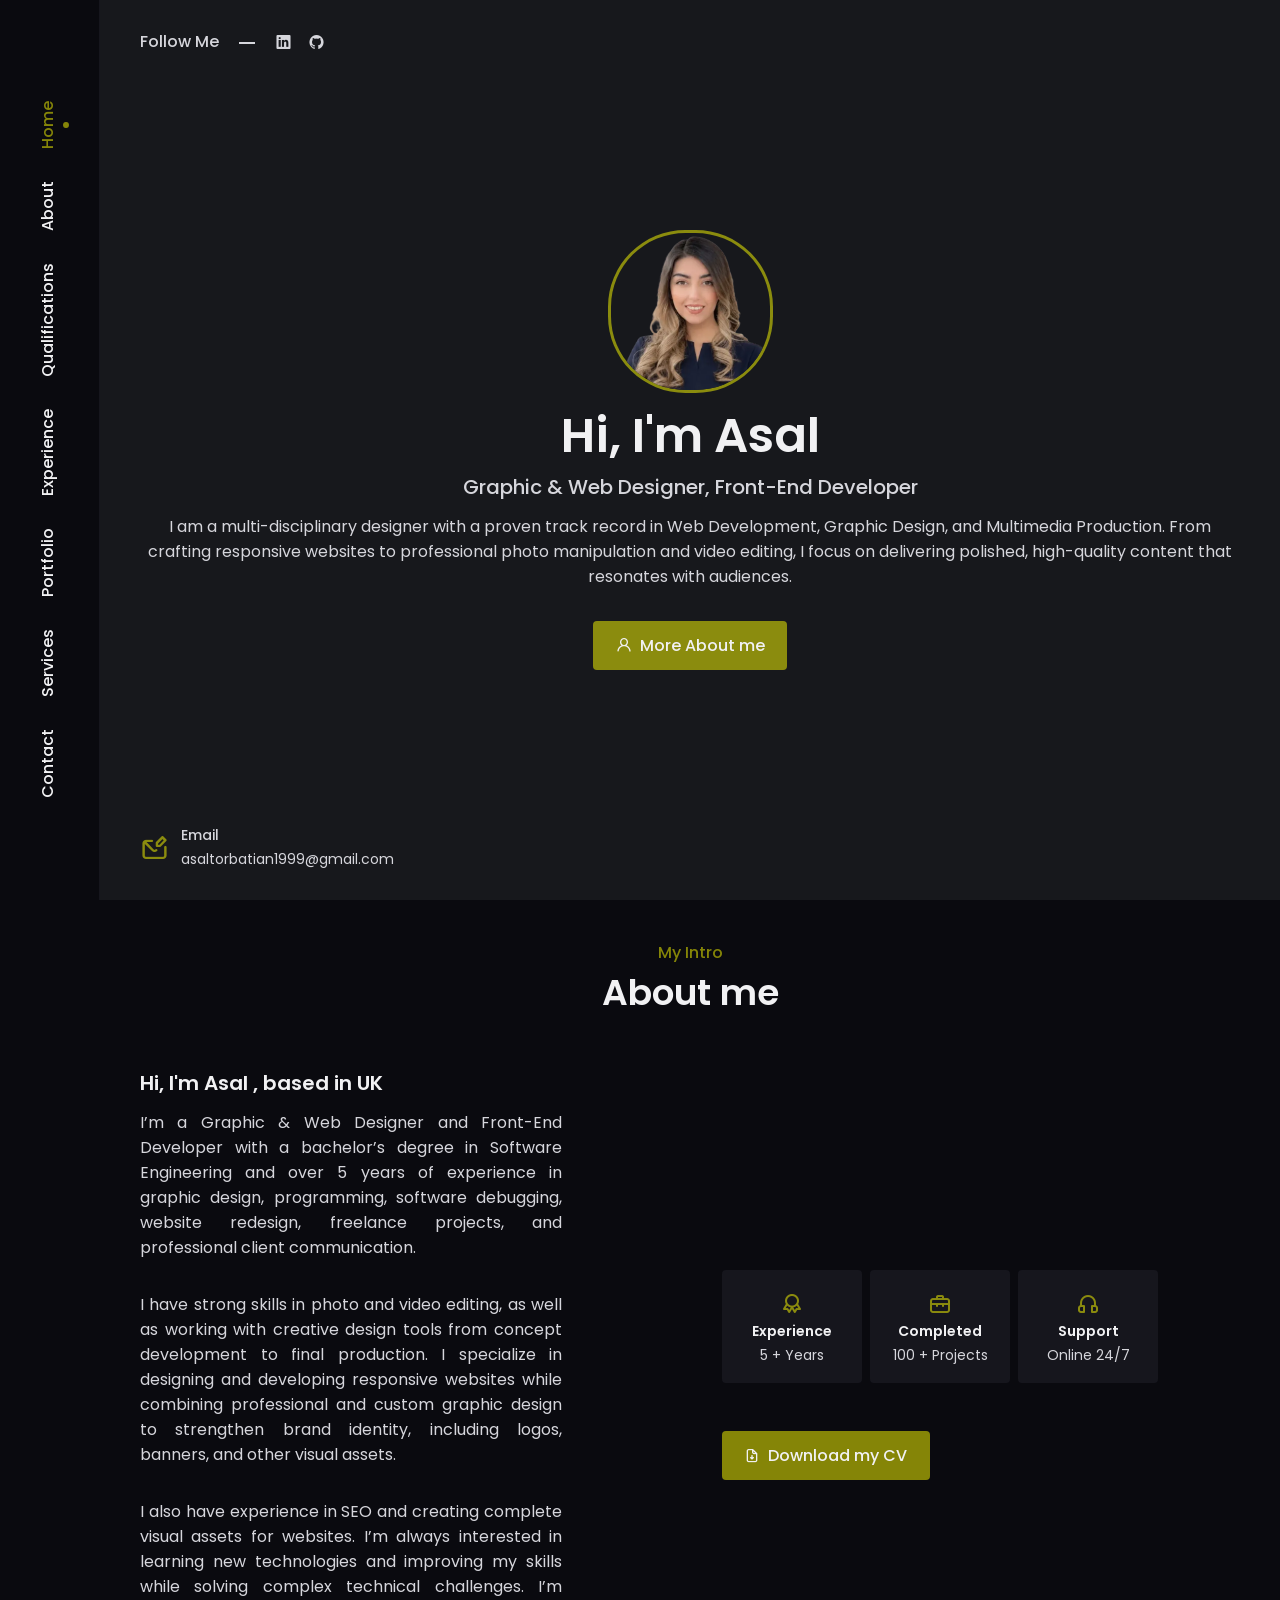
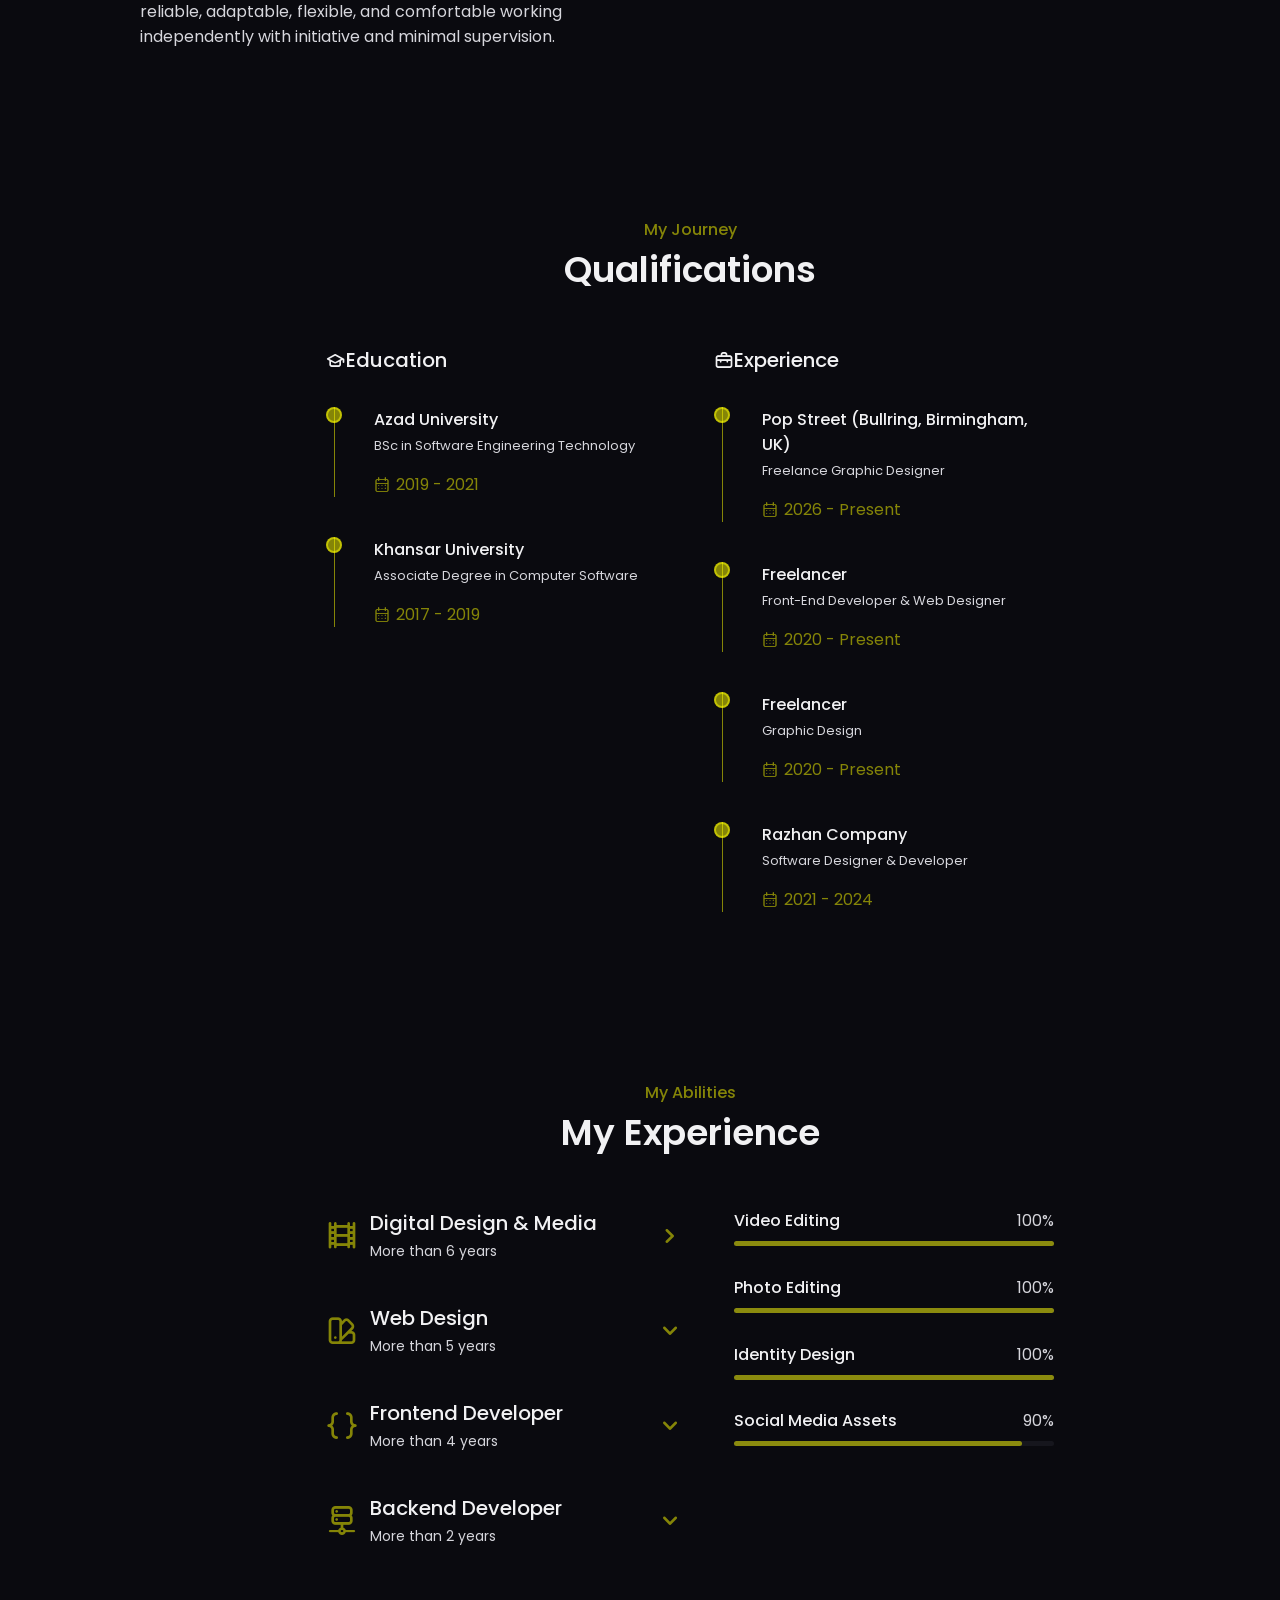
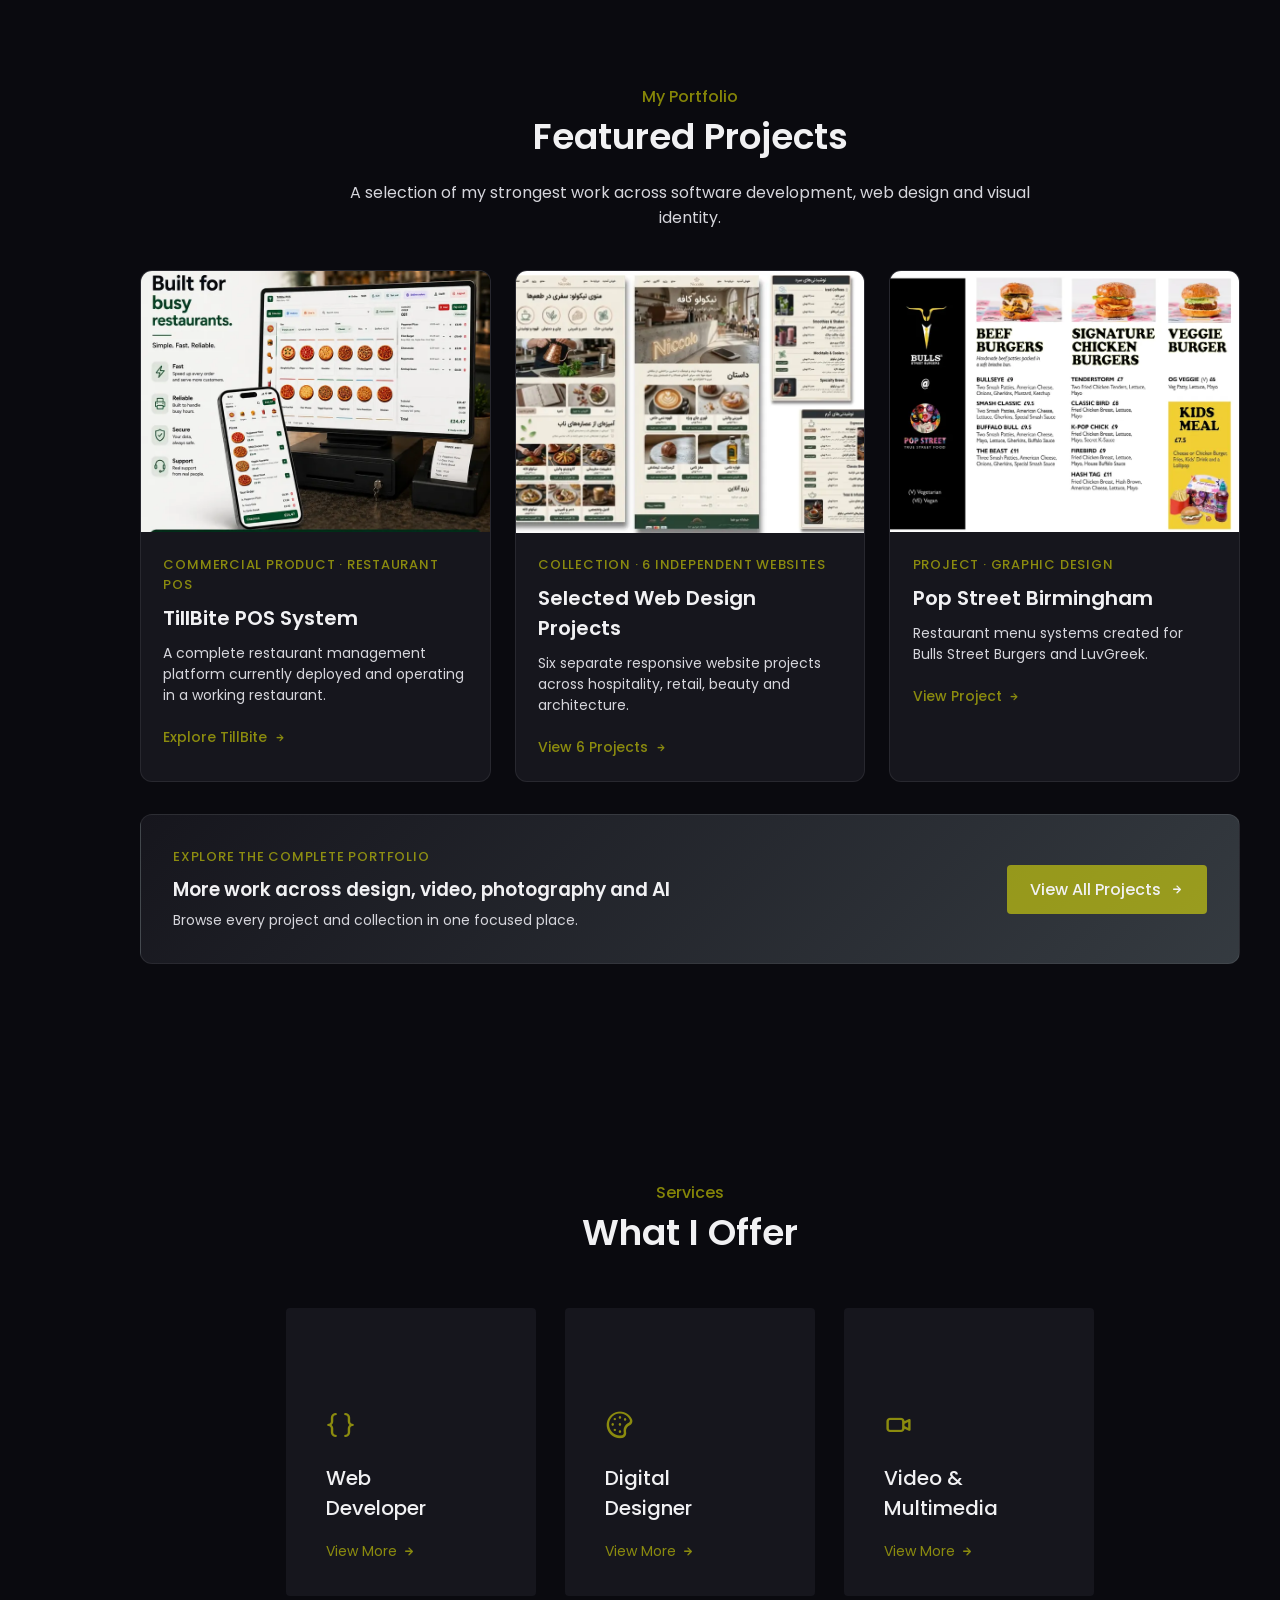
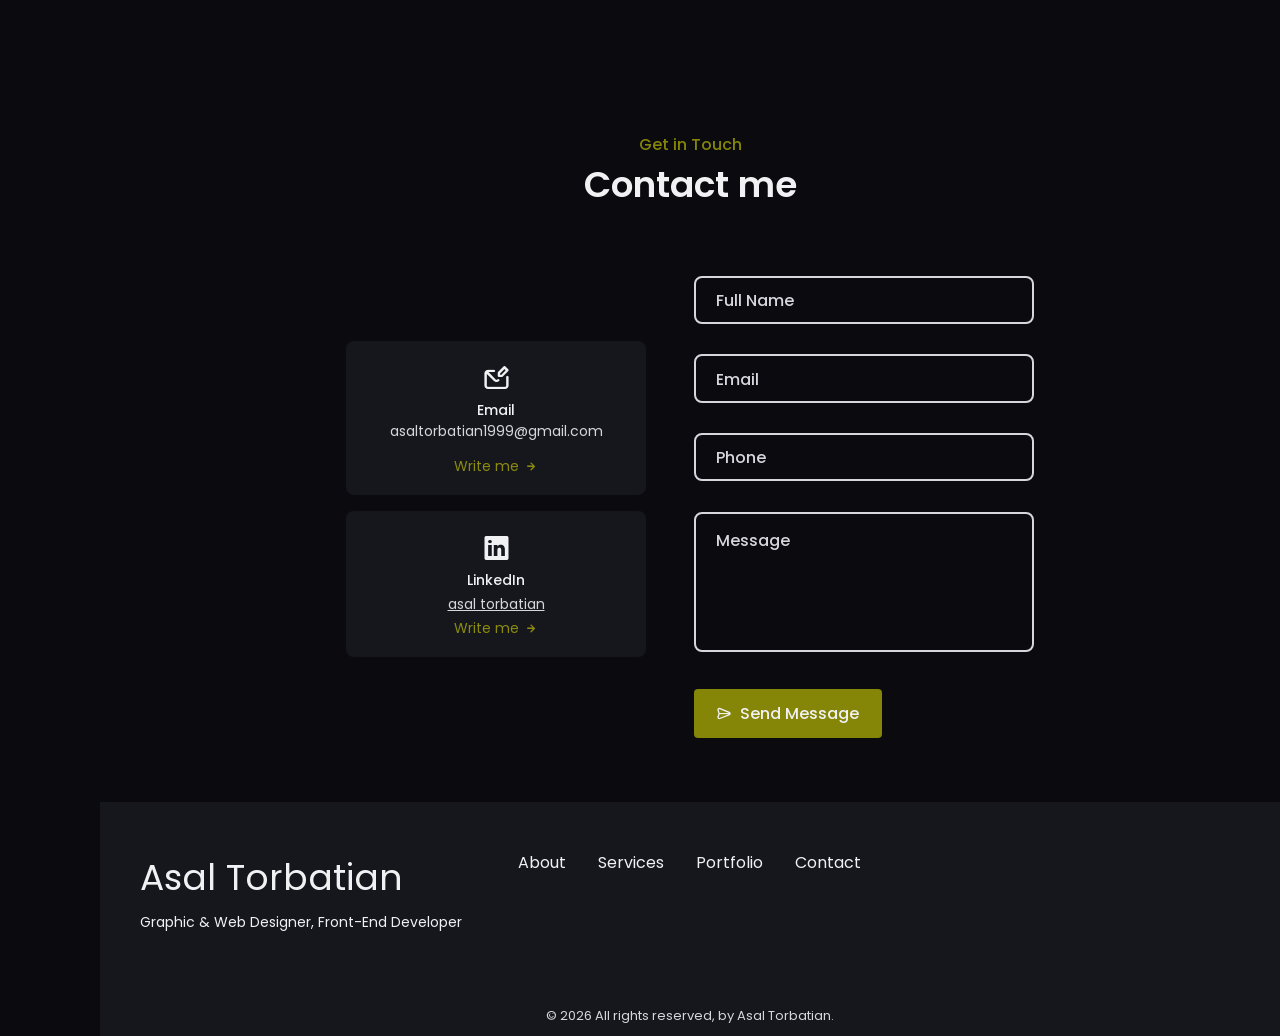
==== commit 713fe7ae: "Complete accessibility SEO and image optimizations" ====
--- a/index.html
+++ b/index.html
@@ -4,6 +4,8 @@
     <meta charset="UTF-8">
     <meta name="viewport" content="width=device-width, initial-scale=1.0">
     <title>Asal Torbatian | Portfolio</title>
+    <meta name="description" content="Portfolio of Asal Torbatian, a UK-based graphic and web designer and front-end developer specialising in digital design, responsive websites and multimedia.">
+    <link rel="canonical" href="https://asall.site/">
     <link rel="icon" type="image/webp" href="Images/favicon.webp">
     <link rel="preload" href="Resources/fonts/poppins-400.woff2" as="font" type="font/woff2" crossorigin><link rel="stylesheet" href="Resources/unicons.css">
     <link rel="stylesheet" href="Resources/style.css">
@@ -12,6 +14,25 @@
 <meta property="og:image" content="https://asall.site/Images/preview.webp">
 <meta property="og:url" content="https://asall.site/">
 <meta property="og:type" content="website">
+<meta property="og:site_name" content="Asal Torbatian Portfolio">
+<meta name="twitter:card" content="summary_large_image">
+<meta name="twitter:title" content="Asal Torbatian | Portfolio">
+<meta name="twitter:description" content="Graphic & Web Designer, Front-End Developer">
+<meta name="twitter:image" content="https://asall.site/Images/preview.webp">
+<script type="application/ld+json">
+{
+  "@context": "https://schema.org",
+  "@type": "Person",
+  "name": "Asal Torbatian",
+  "url": "https://asall.site/",
+  "image": "https://asall.site/Images/IMG_27133.webp",
+  "jobTitle": "Graphic & Web Designer and Front-End Developer",
+  "sameAs": [
+    "https://www.linkedin.com/in/asal-torbatian",
+    "https://www.github.com/asaltorbatian"
+  ]
+}
+</script>
 
     
 </head>
@@ -88,11 +109,11 @@
                             <i class="uil uil-twitter"></i>
                         </a> -->
 
-                        <a href="https://www.linkedin.com/in/asal-torbatian" target="_blank" class="home-social-link">
-                            <i class="uil uil-linkedin"></i>
+                        <a href="https://www.linkedin.com/in/asal-torbatian" target="_blank" rel="noopener noreferrer" class="home-social-link" aria-label="Visit Asal Torbatian on LinkedIn">
+                            <i class="uil uil-linkedin" aria-hidden="true"></i>
                         </a>
-                        <a href="https://www.github.com/asaltorbatian" target="_blank" class="home-social-link">
-                            <i class="uil uil-github"></i>
+                        <a href="https://www.github.com/asaltorbatian" target="_blank" rel="noopener noreferrer" class="home-social-link" aria-label="Visit Asal Torbatian on GitHub">
+                            <i class="uil uil-github" aria-hidden="true"></i>
                         </a>
                     </div>
                 </div>
@@ -101,9 +122,9 @@
            <!--  <img src="Images/IMG_2713.webp" alt="" class="home-img">-->
 
             <div class="home-data" style="text-align: center;">
-               <img src="Images/IMG_27133.webp" alt="Asal" style="max-width:15%; border-radius: 47%; max-width: 15%; border: 3px solid #8b8c0e; object-fit: cover;" width="502" height="497">
+               <img src="Images/IMG_27133.webp" alt="Asal" style="max-width:15%; border-radius: 47%; max-width: 15%; border: 3px solid #8b8c0e; object-fit: cover;" width="502" height="497" srcset="Images/responsive/IMG_27133-480.webp 480w, Images/IMG_27133.webp 502w" sizes="160px" fetchpriority="high">
                 <h1 class="home-title">Hi, I'm Asal</h1>
-                <h3 class="home-subtitle">Graphic & Web Designer, Front-End Developer</h3>
+                <p class="home-subtitle">Graphic & Web Designer, Front-End Developer</p>
                 <p class="home-description">I am a multi-disciplinary designer with a proven track record in Web Development,
                     Graphic Design, and Multimedia Production. From crafting responsive websites to professional photo manipulation and video editing,
                     I focus on delivering polished, high-quality content that resonates with audiences.</p>
@@ -118,7 +139,7 @@
                     <i class="uil uil-facebook-messenger info-icon"></i>
 
                     <div>
-                        <h3 class="info-title">Messenger</h3>
+                        <p class="info-title">Messenger</p>
                         <span class="info-subtitle">user.fb123</span>
                     </div>
                 </div> 
@@ -127,7 +148,7 @@
                     <i class="uil uil-whatsapp info-icon"></i>
 
                     <div>
-                        <h3 class="info-title">Whatsapp</h3>
+                        <p class="info-title">Whatsapp</p>
                         <span class="info-subtitle">+44-7398-043904</span>
                     </div>
                 </div>-->
@@ -136,7 +157,7 @@
                     <i class="uil uil-envelope-edit info-icon"></i>
 
                     <div>
-                        <h3 class="info-title">Email</h3>
+                        <p class="info-title">Email</p>
                         <span class="info-subtitle">asaltorbatian1999@gmail.com</span>
                     </div>
                 </div>
@@ -285,7 +306,7 @@
                     <div class="skills-header skills-active" data-target="#media">
                         <i class="uil uil-film skills-icon"></i>
                         <div>
-                            <h1 class="skills-title">Digital Design & Media</h1>
+                            <h3 class="skills-title">Digital Design & Media</h3>
                             <span class="skills-subtitle">More than 6 years</span>
 
                         </div>
@@ -297,7 +318,7 @@
                         <i class="uil uil-swatchbook skills-icon"></i>
 
                         <div>
-                            <h1 class="skills-title">Web Design</h1>
+                            <h3 class="skills-title">Web Design</h3>
                             <span class="skills-subtitle">More than 5 years</span>
                             
                         </div>
@@ -309,7 +330,7 @@
                         <i class="uil uil-brackets-curly skills-icon"></i>
 
                         <div>
-                            <h1 class="skills-title">Frontend Developer</h1>
+                            <h3 class="skills-title">Frontend Developer</h3>
                             <span class="skills-subtitle">More than 4 years</span>
                             
                         </div>
@@ -323,7 +344,7 @@
                         <i class="uil uil-server-network skills-icon"></i>
 
                         <div>
-                            <h1 class="skills-title">Backend Developer</h1>
+                            <h3 class="skills-title">Backend Developer</h3>
                             <span class="skills-subtitle">More than 2 years</span>
 
                         </div>
@@ -528,15 +549,15 @@
             <p class="featured-work-intro">A selection of my strongest work across software development, web design and visual identity.</p>
             <div class="featured-work-grid container">
                 <article class="featured-work-card">
-                    <a href="projects/tillbite/index.html" class="featured-work-image"><img src="Images/TillBite/TillBite.webp" alt="TillBite restaurant POS system and mobile ordering application" loading="lazy" decoding="async" width="1254" height="1254"></a>
+                    <a href="projects/tillbite/index.html" class="featured-work-image"><img src="Images/TillBite/TillBite.webp" alt="TillBite restaurant POS system and mobile ordering application" loading="lazy" decoding="async" width="1254" height="1254" srcset="Images/responsive/TillBite/TillBite-480.webp 480w, Images/responsive/TillBite/TillBite-800.webp 800w, Images/responsive/TillBite/TillBite-1200.webp 1200w, Images/TillBite/TillBite.webp 1254w" sizes="(max-width: 800px) 100vw, 50vw"></a>
                     <div class="featured-work-copy"><span class="featured-work-category">Commercial Product · Restaurant POS</span><h3>TillBite POS System</h3><p>A complete restaurant management platform currently deployed and operating in a working restaurant.</p><a href="projects/tillbite/index.html" class="featured-work-link">Explore TillBite <i class="uil uil-arrow-right"></i></a></div>
                 </article>
                 <article class="featured-work-card">
-                    <a href="projects/selected-web-design/index.html" class="featured-work-image"><img src="Images/WebPhoto/WebPages (1).webp" alt="Selected responsive web design projects" loading="lazy" decoding="async" width="1600" height="1060"></a>
+                    <a href="projects/selected-web-design/index.html" class="featured-work-image"><img src="Images/WebPhoto/WebPages (1).webp" alt="Selected responsive web design projects" loading="lazy" decoding="async" width="1600" height="1060" srcset="Images/responsive/WebPhoto/WebPages%20(1)-480.webp 480w, Images/responsive/WebPhoto/WebPages%20(1)-800.webp 800w, Images/responsive/WebPhoto/WebPages%20(1)-1200.webp 1200w, Images/WebPhoto/WebPages%20(1).webp 1600w" sizes="(max-width: 800px) 100vw, 50vw"></a>
                     <div class="featured-work-copy"><span class="featured-work-category">Collection · 6 Independent Websites</span><h3>Selected Web Design Projects</h3><p>Six separate responsive website projects across hospitality, retail, beauty and architecture.</p><a href="projects/selected-web-design/index.html" class="featured-work-link">View 6 Projects <i class="uil uil-arrow-right"></i></a></div>
                 </article>
                 <article class="featured-work-card">
-                    <a href="projects/pop-street/index.html" class="featured-work-image"><img src="Images/PopStreet/Bulls.webp" alt="Pop Street Birmingham restaurant menu design" loading="lazy" decoding="async" width="1417" height="997"></a>
+                    <a href="projects/pop-street/index.html" class="featured-work-image"><img src="Images/PopStreet/Bulls.webp" alt="Pop Street Birmingham restaurant menu design" loading="lazy" decoding="async" width="1417" height="997" srcset="Images/responsive/PopStreet/Bulls-480.webp 480w, Images/responsive/PopStreet/Bulls-800.webp 800w, Images/responsive/PopStreet/Bulls-1200.webp 1200w, Images/PopStreet/Bulls.webp 1417w" sizes="(max-width: 800px) 100vw, 50vw"></a>
                     <div class="featured-work-copy"><span class="featured-work-category">Project · Graphic Design</span><h3>Pop Street Birmingham</h3><p>Restaurant menu systems created for Bulls Street Burgers and LuvGreek.</p><a href="projects/pop-street/index.html" class="featured-work-link">View Project <i class="uil uil-arrow-right"></i></a></div>
                 </article>
             </div>
@@ -720,7 +741,7 @@
                         <p class="testimonial-description">Working with Miriam was an absolute pleasure from start to finish. They took the time to truly understand our business needs and translated them into a stunning and highly functional website</p>
                         <h3 class="testimonial-date">March 30, 2025</h3>
                         <div class="testimonial-profile">
-                            <img src="https://i.postimg.cc/MTr9j4Yn/client1.jpg" alt="" class="testimonial-profile-img" width="500" height="500">
+                            <img src="Images/Testimonials/client1.webp" alt="" class="testimonial-profile-img" width="160" height="160" loading="lazy" decoding="async">
 
                             <div class="testimonial-profile-data">
                                 <span class="testimonial-profile-name">Chen Xiuying</span>
@@ -736,7 +757,7 @@
                         <p class="testimonial-description">Miriam truly understood our business needs through her modern and sleek design, making a site incredibly user-friendly. With her help, we had a significant increase in engagement and customer sales</p>
                         <h3 class="testimonial-date">January 18, 2025</h3>
                         <div class="testimonial-profile">
-                            <img src="https://i.postimg.cc/wvV7f8rB/client2.jpg" alt="" class="testimonial-profile-img" width="500" height="500">
+                            <img src="Images/Testimonials/client2.webp" alt="" class="testimonial-profile-img" width="160" height="160" loading="lazy" decoding="async">
 
                             <div class="testimonial-profile-data">
                                 <span class="testimonial-profile-name">Joshua Middletown</span>
@@ -752,7 +773,7 @@
                         <p class="testimonial-description">I was blown away by the website Miriam created for my business! Miriam crafted a incredibly user-friendly, that allows our customers to access information on any device. Since the launch, I've seen a significant increase in inquiries and bookings</p>
                         <h3 class="testimonial-date">November 29, 2024</h3>
                         <div class="testimonial-profile">
-                            <img src="https://i.postimg.cc/pdP9DL0S/client3.jpg" alt="" class="testimonial-profile-img" width="500" height="500">
+                            <img src="Images/Testimonials/client3.webp" alt="" class="testimonial-profile-img" width="160" height="160" loading="lazy" decoding="async">
 
                             <div class="testimonial-profile-data">
                                 <span class="testimonial-profile-name">Melanie Stone</span>
@@ -806,26 +827,26 @@
                     
                   <form action="https://formspree.io/f/xvzvjezp" method="POST" class="contact-form">
     <div class="input-container">
-        <input type="text" name="fullname" class="input" required>
-        <label for="">Full Name</label>
+        <input type="text" id="fullname" name="fullname" class="input" autocomplete="name" required>
+        <label for="fullname">Full Name</label>
         <span>Full Name</span>
     </div>
 
     <div class="input-container">
-        <input type="email" name="email" class="input" required>
-        <label for="">Email</label>
+        <input type="email" id="email" name="email" class="input" autocomplete="email" required>
+        <label for="email">Email</label>
         <span>Email</span>
     </div>
 
     <div class="input-container">
-        <input type="tel" name="phone" class="input">
-        <label for="">Phone</label>
+        <input type="tel" id="phone" name="phone" class="input" autocomplete="tel">
+        <label for="phone">Phone</label>
         <span>Phone</span>
     </div>
 
     <div class="input-container textarea">
-        <textarea name="message" id="" class="input" required></textarea>
-        <label for="">Message</label>
+        <textarea name="message" id="message" class="input" required></textarea>
+        <label for="message">Message</label>
         <span>Message</span>
     </div>
 
@@ -842,7 +863,7 @@
             <div class="footer-bg" style="padding-bottom: 10px !important;">
                 <div class="footer-container container grid">
                     <div>
-                        <h1 class="footer-title">Asal Torbatian</h1>
+                        <p class="footer-title">Asal Torbatian</p>
                         <span class="footer-subtitle">Graphic & Web Designer, Front-End Developer</span>
                     </div>
 
@@ -881,7 +902,7 @@
        
     </main>
 
-<a href="#" class="scroll-progress" id="scroll-progress">
+<a href="#home" class="scroll-progress" id="scroll-progress" aria-label="Back to top">
 
     <svg width="60" height="60">
 
--- a/Resources/unicons.css
+++ b/Resources/unicons.css
@@ -1,343 +1,64 @@
-@font-face {
-  font-family: 'unicons-line';
-  src: url('https://unicons.iconscout.com/release/v4.0.8/fonts/line/unicons-0.eot');
-  src: url('https://unicons.iconscout.com/release/v4.0.8/fonts/line/unicons-0.eot#iefix') format('embedded-opentype'),
-        url('fonts/unicons-0.woff2') format('woff2'),
-        url('https://unicons.iconscout.com/release/v4.0.8/fonts/line/unicons-0.woff') format('woff'),
-        url('https://unicons.iconscout.com/release/v4.0.8/fonts/line/unicons-0.ttf') format('truetype'),
-        url('https://unicons.iconscout.com/release/v4.0.8/fonts/line/unicons-0.svg#unicons') format('svg');
-  font-weight: normal;
-  font-style: normal;
-  font-display: swap;
-  unicode-range: U+E800-E83B;
-}
-@font-face {
-  font-family: 'unicons-line';
-  src: url('https://unicons.iconscout.com/release/v4.0.8/fonts/line/unicons-1.eot');
-  src: url('https://unicons.iconscout.com/release/v4.0.8/fonts/line/unicons-1.eot#iefix') format('embedded-opentype'),
-        url('fonts/unicons-1.woff2') format('woff2'),
-        url('https://unicons.iconscout.com/release/v4.0.8/fonts/line/unicons-1.woff') format('woff'),
-        url('https://unicons.iconscout.com/release/v4.0.8/fonts/line/unicons-1.ttf') format('truetype'),
-        url('https://unicons.iconscout.com/release/v4.0.8/fonts/line/unicons-1.svg#unicons') format('svg');
-  font-weight: normal;
-  font-style: normal;
-  font-display: swap;
-  unicode-range: U+E83C-E877;
-}
-@font-face {
-  font-family: 'unicons-line';
-  src: url('https://unicons.iconscout.com/release/v4.0.8/fonts/line/unicons-10.eot');
-  src: url('https://unicons.iconscout.com/release/v4.0.8/fonts/line/unicons-10.eot#iefix') format('embedded-opentype'),
-        url('fonts/unicons-10.woff2') format('woff2'),
-        url('https://unicons.iconscout.com/release/v4.0.8/fonts/line/unicons-10.woff') format('woff'),
-        url('https://unicons.iconscout.com/release/v4.0.8/fonts/line/unicons-10.ttf') format('truetype'),
-        url('https://unicons.iconscout.com/release/v4.0.8/fonts/line/unicons-10.svg#unicons') format('svg');
-  font-weight: normal;
-  font-style: normal;
-  font-display: swap;
-  unicode-range: U+EA5B-EA96;
-}
-@font-face {
-  font-family: 'unicons-line';
-  src: url('https://unicons.iconscout.com/release/v4.0.8/fonts/line/unicons-11.eot');
-  src: url('https://unicons.iconscout.com/release/v4.0.8/fonts/line/unicons-11.eot#iefix') format('embedded-opentype'),
-        url('fonts/unicons-11.woff2') format('woff2'),
-        url('https://unicons.iconscout.com/release/v4.0.8/fonts/line/unicons-11.woff') format('woff'),
-        url('https://unicons.iconscout.com/release/v4.0.8/fonts/line/unicons-11.ttf') format('truetype'),
-        url('https://unicons.iconscout.com/release/v4.0.8/fonts/line/unicons-11.svg#unicons') format('svg');
-  font-weight: normal;
-  font-style: normal;
-  font-display: swap;
-  unicode-range: U+EA97-EAD4;
-}
-@font-face {
-  font-family: 'unicons-line';
-  src: url('https://unicons.iconscout.com/release/v4.0.8/fonts/line/unicons-12.eot');
-  src: url('https://unicons.iconscout.com/release/v4.0.8/fonts/line/unicons-12.eot#iefix') format('embedded-opentype'),
-        url('fonts/unicons-12.woff2') format('woff2'),
-        url('https://unicons.iconscout.com/release/v4.0.8/fonts/line/unicons-12.woff') format('woff'),
-        url('https://unicons.iconscout.com/release/v4.0.8/fonts/line/unicons-12.ttf') format('truetype'),
-        url('https://unicons.iconscout.com/release/v4.0.8/fonts/line/unicons-12.svg#unicons') format('svg');
-  font-weight: normal;
-  font-style: normal;
-  font-display: swap;
-  unicode-range: U+EAD5-EB11;
-}
-@font-face {
-  font-family: 'unicons-line';
-  src: url('https://unicons.iconscout.com/release/v4.0.8/fonts/line/unicons-13.eot');
-  src: url('https://unicons.iconscout.com/release/v4.0.8/fonts/line/unicons-13.eot#iefix') format('embedded-opentype'),
-        url('fonts/unicons-13.woff2') format('woff2'),
-        url('https://unicons.iconscout.com/release/v4.0.8/fonts/line/unicons-13.woff') format('woff'),
-        url('https://unicons.iconscout.com/release/v4.0.8/fonts/line/unicons-13.ttf') format('truetype'),
-        url('https://unicons.iconscout.com/release/v4.0.8/fonts/line/unicons-13.svg#unicons') format('svg');
-  font-weight: normal;
-  font-style: normal;
-  font-display: swap;
-  unicode-range: U+EB12-EB4D;
-}
-@font-face {
-  font-family: 'unicons-line';
-  src: url('https://unicons.iconscout.com/release/v4.0.8/fonts/line/unicons-14.eot');
-  src: url('https://unicons.iconscout.com/release/v4.0.8/fonts/line/unicons-14.eot#iefix') format('embedded-opentype'),
-        url('fonts/unicons-14.woff2') format('woff2'),
-        url('https://unicons.iconscout.com/release/v4.0.8/fonts/line/unicons-14.woff') format('woff'),
-        url('https://unicons.iconscout.com/release/v4.0.8/fonts/line/unicons-14.ttf') format('truetype'),
-        url('https://unicons.iconscout.com/release/v4.0.8/fonts/line/unicons-14.svg#unicons') format('svg');
-  font-weight: normal;
-  font-style: normal;
-  font-display: swap;
-  unicode-range: U+EB4E-EB89;
-}
-@font-face {
-  font-family: 'unicons-line';
-  src: url('https://unicons.iconscout.com/release/v4.0.8/fonts/line/unicons-15.eot');
-  src: url('https://unicons.iconscout.com/release/v4.0.8/fonts/line/unicons-15.eot#iefix') format('embedded-opentype'),
-        url('fonts/unicons-15.woff2') format('woff2'),
-        url('https://unicons.iconscout.com/release/v4.0.8/fonts/line/unicons-15.woff') format('woff'),
-        url('https://unicons.iconscout.com/release/v4.0.8/fonts/line/unicons-15.ttf') format('truetype'),
-        url('https://unicons.iconscout.com/release/v4.0.8/fonts/line/unicons-15.svg#unicons') format('svg');
-  font-weight: normal;
-  font-style: normal;
-  font-display: swap;
-  unicode-range: U+EB8A-EBC5;
-}
-@font-face {
-  font-family: 'unicons-line';
-  src: url('https://unicons.iconscout.com/release/v4.0.8/fonts/line/unicons-16.eot');
-  src: url('https://unicons.iconscout.com/release/v4.0.8/fonts/line/unicons-16.eot#iefix') format('embedded-opentype'),
-        url('fonts/unicons-16.woff2') format('woff2'),
-        url('https://unicons.iconscout.com/release/v4.0.8/fonts/line/unicons-16.woff') format('woff'),
-        url('https://unicons.iconscout.com/release/v4.0.8/fonts/line/unicons-16.ttf') format('truetype'),
-        url('https://unicons.iconscout.com/release/v4.0.8/fonts/line/unicons-16.svg#unicons') format('svg');
-  font-weight: normal;
-  font-style: normal;
-  font-display: swap;
-  unicode-range: U+EBC6-EC01;
-}
-@font-face {
-  font-family: 'unicons-line';
-  src: url('https://unicons.iconscout.com/release/v4.0.8/fonts/line/unicons-17.eot');
-  src: url('https://unicons.iconscout.com/release/v4.0.8/fonts/line/unicons-17.eot#iefix') format('embedded-opentype'),
-        url('fonts/unicons-17.woff2') format('woff2'),
-        url('https://unicons.iconscout.com/release/v4.0.8/fonts/line/unicons-17.woff') format('woff'),
-        url('https://unicons.iconscout.com/release/v4.0.8/fonts/line/unicons-17.ttf') format('truetype'),
-        url('https://unicons.iconscout.com/release/v4.0.8/fonts/line/unicons-17.svg#unicons') format('svg');
-  font-weight: normal;
-  font-style: normal;
-  font-display: swap;
-  unicode-range: U+EC02-EC3D;
-}
-@font-face {
-  font-family: 'unicons-line';
-  src: url('https://unicons.iconscout.com/release/v4.0.8/fonts/line/unicons-18.eot');
-  src: url('https://unicons.iconscout.com/release/v4.0.8/fonts/line/unicons-18.eot#iefix') format('embedded-opentype'),
-        url('fonts/unicons-18.woff2') format('woff2'),
-        url('https://unicons.iconscout.com/release/v4.0.8/fonts/line/unicons-18.woff') format('woff'),
-        url('https://unicons.iconscout.com/release/v4.0.8/fonts/line/unicons-18.ttf') format('truetype'),
-        url('https://unicons.iconscout.com/release/v4.0.8/fonts/line/unicons-18.svg#unicons') format('svg');
-  font-weight: normal;
-  font-style: normal;
-  font-display: swap;
-  unicode-range: U+EC3E-EC79;
-}
-@font-face {
-  font-family: 'unicons-line';
-  src: url('https://unicons.iconscout.com/release/v4.0.8/fonts/line/unicons-19.eot');
-  src: url('https://unicons.iconscout.com/release/v4.0.8/fonts/line/unicons-19.eot#iefix') format('embedded-opentype'),
-        url('fonts/unicons-19.woff2') format('woff2'),
-        url('https://unicons.iconscout.com/release/v4.0.8/fonts/line/unicons-19.woff') format('woff'),
-        url('https://unicons.iconscout.com/release/v4.0.8/fonts/line/unicons-19.ttf') format('truetype'),
-        url('https://unicons.iconscout.com/release/v4.0.8/fonts/line/unicons-19.svg#unicons') format('svg');
-  font-weight: normal;
-  font-style: normal;
-  font-display: swap;
-  unicode-range: U+EC7A-ECB5;
-}
-@font-face {
-  font-family: 'unicons-line';
-  src: url('https://unicons.iconscout.com/release/v4.0.8/fonts/line/unicons-2.eot');
-  src: url('https://unicons.iconscout.com/release/v4.0.8/fonts/line/unicons-2.eot#iefix') format('embedded-opentype'),
-        url('fonts/unicons-2.woff2') format('woff2'),
-        url('https://unicons.iconscout.com/release/v4.0.8/fonts/line/unicons-2.woff') format('woff'),
-        url('https://unicons.iconscout.com/release/v4.0.8/fonts/line/unicons-2.ttf') format('truetype'),
-        url('https://unicons.iconscout.com/release/v4.0.8/fonts/line/unicons-2.svg#unicons') format('svg');
-  font-weight: normal;
-  font-style: normal;
-  font-display: swap;
-  unicode-range: U+E878-E8B3;
-}
-@font-face {
-  font-family: 'unicons-line';
-  src: url('https://unicons.iconscout.com/release/v4.0.8/fonts/line/unicons-20.eot');
-  src: url('https://unicons.iconscout.com/release/v4.0.8/fonts/line/unicons-20.eot#iefix') format('embedded-opentype'),
-        url('fonts/unicons-20.woff2') format('woff2'),
-        url('https://unicons.iconscout.com/release/v4.0.8/fonts/line/unicons-20.woff') format('woff'),
-        url('https://unicons.iconscout.com/release/v4.0.8/fonts/line/unicons-20.ttf') format('truetype'),
-        url('https://unicons.iconscout.com/release/v4.0.8/fonts/line/unicons-20.svg#unicons') format('svg');
-  font-weight: normal;
-  font-style: normal;
-  font-display: swap;
-  unicode-range: U+ECB6-ECB9;
-}
-@font-face {
-  font-family: 'unicons-line';
-  src: url('https://unicons.iconscout.com/release/v4.0.8/fonts/line/unicons-3.eot');
-  src: url('https://unicons.iconscout.com/release/v4.0.8/fonts/line/unicons-3.eot#iefix') format('embedded-opentype'),
-        url('fonts/unicons-3.woff2') format('woff2'),
-        url('https://unicons.iconscout.com/release/v4.0.8/fonts/line/unicons-3.woff') format('woff'),
-        url('https://unicons.iconscout.com/release/v4.0.8/fonts/line/unicons-3.ttf') format('truetype'),
-        url('https://unicons.iconscout.com/release/v4.0.8/fonts/line/unicons-3.svg#unicons') format('svg');
-  font-weight: normal;
-  font-style: normal;
-  font-display: swap;
-  unicode-range: U+E8B4-E8EF;
-}
-@font-face {
-  font-family: 'unicons-line';
-  src: url('https://unicons.iconscout.com/release/v4.0.8/fonts/line/unicons-4.eot');
-  src: url('https://unicons.iconscout.com/release/v4.0.8/fonts/line/unicons-4.eot#iefix') format('embedded-opentype'),
-        url('fonts/unicons-4.woff2') format('woff2'),
-        url('https://unicons.iconscout.com/release/v4.0.8/fonts/line/unicons-4.woff') format('woff'),
-        url('https://unicons.iconscout.com/release/v4.0.8/fonts/line/unicons-4.ttf') format('truetype'),
-        url('https://unicons.iconscout.com/release/v4.0.8/fonts/line/unicons-4.svg#unicons') format('svg');
-  font-weight: normal;
-  font-style: normal;
-  font-display: swap;
-  unicode-range: U+E8F0-E92B;
-}
-@font-face {
-  font-family: 'unicons-line';
-  src: url('https://unicons.iconscout.com/release/v4.0.8/fonts/line/unicons-5.eot');
-  src: url('https://unicons.iconscout.com/release/v4.0.8/fonts/line/unicons-5.eot#iefix') format('embedded-opentype'),
-        url('fonts/unicons-5.woff2') format('woff2'),
-        url('https://unicons.iconscout.com/release/v4.0.8/fonts/line/unicons-5.woff') format('woff'),
-        url('https://unicons.iconscout.com/release/v4.0.8/fonts/line/unicons-5.ttf') format('truetype'),
-        url('https://unicons.iconscout.com/release/v4.0.8/fonts/line/unicons-5.svg#unicons') format('svg');
-  font-weight: normal;
-  font-style: normal;
-  font-display: swap;
-  unicode-range: U+E92C-E967;
-}
-@font-face {
-  font-family: 'unicons-line';
-  src: url('https://unicons.iconscout.com/release/v4.0.8/fonts/line/unicons-6.eot');
-  src: url('https://unicons.iconscout.com/release/v4.0.8/fonts/line/unicons-6.eot#iefix') format('embedded-opentype'),
-        url('fonts/unicons-6.woff2') format('woff2'),
-        url('https://unicons.iconscout.com/release/v4.0.8/fonts/line/unicons-6.woff') format('woff'),
-        url('https://unicons.iconscout.com/release/v4.0.8/fonts/line/unicons-6.ttf') format('truetype'),
-        url('https://unicons.iconscout.com/release/v4.0.8/fonts/line/unicons-6.svg#unicons') format('svg');
-  font-weight: normal;
-  font-style: normal;
-  font-display: swap;
-  unicode-range: U+E968-E9A4;
-}
-@font-face {
-  font-family: 'unicons-line';
-  src: url('https://unicons.iconscout.com/release/v4.0.8/fonts/line/unicons-7.eot');
-  src: url('https://unicons.iconscout.com/release/v4.0.8/fonts/line/unicons-7.eot#iefix') format('embedded-opentype'),
-        url('fonts/unicons-7.woff2') format('woff2'),
-        url('https://unicons.iconscout.com/release/v4.0.8/fonts/line/unicons-7.woff') format('woff'),
-        url('https://unicons.iconscout.com/release/v4.0.8/fonts/line/unicons-7.ttf') format('truetype'),
-        url('https://unicons.iconscout.com/release/v4.0.8/fonts/line/unicons-7.svg#unicons') format('svg');
-  font-weight: normal;
-  font-style: normal;
-  font-display: swap;
-  unicode-range: U+E9A5-E9E1;
-}
-@font-face {
-  font-family: 'unicons-line';
-  src: url('https://unicons.iconscout.com/release/v4.0.8/fonts/line/unicons-8.eot');
-  src: url('https://unicons.iconscout.com/release/v4.0.8/fonts/line/unicons-8.eot#iefix') format('embedded-opentype'),
-        url('fonts/unicons-8.woff2') format('woff2'),
-        url('https://unicons.iconscout.com/release/v4.0.8/fonts/line/unicons-8.woff') format('woff'),
-        url('https://unicons.iconscout.com/release/v4.0.8/fonts/line/unicons-8.ttf') format('truetype'),
-        url('https://unicons.iconscout.com/release/v4.0.8/fonts/line/unicons-8.svg#unicons') format('svg');
-  font-weight: normal;
-  font-style: normal;
-  font-display: swap;
-  unicode-range: U+E9E2-EA1D;
-}
-@font-face {
-  font-family: 'unicons-line';
-  src: url('https://unicons.iconscout.com/release/v4.0.8/fonts/line/unicons-9.eot');
-  src: url('https://unicons.iconscout.com/release/v4.0.8/fonts/line/unicons-9.eot#iefix') format('embedded-opentype'),
-        url('fonts/unicons-9.woff2') format('woff2'),
-        url('https://unicons.iconscout.com/release/v4.0.8/fonts/line/unicons-9.woff') format('woff'),
-        url('https://unicons.iconscout.com/release/v4.0.8/fonts/line/unicons-9.ttf') format('truetype'),
-        url('https://unicons.iconscout.com/release/v4.0.8/fonts/line/unicons-9.svg#unicons') format('svg');
-  font-weight: normal;
-  font-style: normal;
-  font-display: swap;
-  unicode-range: U+EA1E-EA5A;
-}[class^="uil-"]:before,
-[class*=" uil-"]:before {
+/* Unicons 4.0.8 subset — original project licensed under MIT. */
+@font-face { font-family: 'unicons-line'; src: url('fonts/unicons-10.woff2') format('woff2'); font-weight: normal; font-style: normal; font-display: swap; unicode-range: U+EA5B-EA96; }
+@font-face { font-family: 'unicons-line'; src: url('fonts/unicons-11.woff2') format('woff2'); font-weight: normal; font-style: normal; font-display: swap; unicode-range: U+EA97-EAD4; }
+@font-face { font-family: 'unicons-line'; src: url('fonts/unicons-13.woff2') format('woff2'); font-weight: normal; font-style: normal; font-display: swap; unicode-range: U+EB12-EB4D; }
+@font-face { font-family: 'unicons-line'; src: url('fonts/unicons-15.woff2') format('woff2'); font-weight: normal; font-style: normal; font-display: swap; unicode-range: U+EB8A-EBC5; }
+@font-face { font-family: 'unicons-line'; src: url('fonts/unicons-16.woff2') format('woff2'); font-weight: normal; font-style: normal; font-display: swap; unicode-range: U+EBC6-EC01; }
+@font-face { font-family: 'unicons-line'; src: url('fonts/unicons-17.woff2') format('woff2'); font-weight: normal; font-style: normal; font-display: swap; unicode-range: U+EC02-EC3D; }
+@font-face { font-family: 'unicons-line'; src: url('fonts/unicons-18.woff2') format('woff2'); font-weight: normal; font-style: normal; font-display: swap; unicode-range: U+EC3E-EC79; }
+@font-face { font-family: 'unicons-line'; src: url('fonts/unicons-2.woff2') format('woff2'); font-weight: normal; font-style: normal; font-display: swap; unicode-range: U+E878-E8B3; }
+@font-face { font-family: 'unicons-line'; src: url('fonts/unicons-3.woff2') format('woff2'); font-weight: normal; font-style: normal; font-display: swap; unicode-range: U+E8B4-E8EF; }
+@font-face { font-family: 'unicons-line'; src: url('fonts/unicons-4.woff2') format('woff2'); font-weight: normal; font-style: normal; font-display: swap; unicode-range: U+E8F0-E92B; }
+@font-face { font-family: 'unicons-line'; src: url('fonts/unicons-5.woff2') format('woff2'); font-weight: normal; font-style: normal; font-display: swap; unicode-range: U+E92C-E967; }
+@font-face { font-family: 'unicons-line'; src: url('fonts/unicons-6.woff2') format('woff2'); font-weight: normal; font-style: normal; font-display: swap; unicode-range: U+E968-E9A4; }
+@font-face { font-family: 'unicons-line'; src: url('fonts/unicons-7.woff2') format('woff2'); font-weight: normal; font-style: normal; font-display: swap; unicode-range: U+E9A5-E9E1; }
+@font-face { font-family: 'unicons-line'; src: url('fonts/unicons-8.woff2') format('woff2'); font-weight: normal; font-style: normal; font-display: swap; unicode-range: U+E9E2-EA1D; }
+@font-face { font-family: 'unicons-line'; src: url('fonts/unicons-9.woff2') format('woff2'); font-weight: normal; font-style: normal; font-display: swap; unicode-range: U+EA1E-EA5A; }
+[class^="uil-"]::before, [class*=" uil-"]::before {
   font-family: "unicons-line";
   font-style: normal;
-  font-display: swap;
   font-weight: normal;
   speak: none;
-
   display: inline-block;
   text-decoration: inherit;
-
-  /* For safety - reset parent styles, that can break glyph codes */
   font-variant: normal;
   text-transform: none;
-
-  /* fix buttons height, for twitter bootstrap */
   line-height: 1;
-
-  /* Font smoothing. That was taken from TWBS */
   -webkit-font-smoothing: antialiased;
   -moz-osx-font-smoothing: grayscale;
 }
-
-/* Flip and Rotate */
-
-[class*="uil-"].flip-horizontal:before {
-  transform: scaleX(-1);
-}
-[class*="uil-"].flip-horizontal.rotate-90:before {
-  transform: rotate(90deg) scaleX(-1);
-}
-[class*="uil-"].flip-horizontal.rotate-180:before {
-  transform: rotate(180deg) scaleX(-1);
-}
-[class*="uil-"].flip-horizontal.rotate-270:before {
-  transform: rotate(270deg) scaleX(-1);
-}
-[class*="uil-"].flip-horizontal.flip-vertical:before {
-  transform: scale(-1);
-}
-[class*="uil-"].flip-horizontal.flip-vertical.rotate-90:before {
-  transform: rotate(90deg) scale(-1);
-}
-[class*="uil-"].flip-horizontal.flip-vertical.rotate-180:before {
-  transform: rotate(180deg) scale(-1);
-}
-[class*="uil-"].flip-horizontal.flip-vertical.rotate-270:before {
-  transform: rotate(270deg) scale(-1);
-}
-[class*="uil-"].flip-vertical:before {
-  transform: scaleY(-1);
-}
-[class*="uil-"].flip-vertical.rotate-90:before {
-  transform: rotate(90deg) scaleY(-1);
-}
-[class*="uil-"].flip-vertical.rotate-180:before {
-  transform: rotate(180deg) scaleY(-1);
-}
-[class*="uil-"].flip-vertical.rotate-270:before {
-  transform: rotate(270deg) scaleY(-1);
-}
-[class*="uil-"].rotate-90:before {
-  transform: rotate(90deg);
-}
-[class*="uil-"].rotate-180:before {
-  transform: rotate(180deg);
-}
-[class*="uil-"].rotate-270:before {
-  transform: rotate(270deg);
-}
-.uil-comment-block:before { content: '\e800'; }.uil-comment-alt-edit:before { content: '\e801'; }.uil-comments:before { content: '\e802'; }.uil-comment-alt-search:before { content: '\e803'; }.uil-comment-shield:before { content: '\e804'; }.uil-comment-alt-dots:before { content: '\e805'; }.uil-comment-download:before { content: '\e806'; }.uil-comment-check:before { content: '\e807'; }.uil-comment-alt-chart-lines:before { content: '\e808'; }.uil-comment-alt-download:before { content: '\e809'; }.uil-comment-alt-lock:before { content: '\e80a'; }.uil-comment-medical:before { content: '\e80b'; }.uil-comment-alt-heart:before { content: '\e80c'; }.uil-comment:before { content: '\e80d'; }.uil-comment-alt-share:before { content: '\e80e'; }.uil-comment-alt-upload:before { content: '\e80f'; }.uil-comment-dots:before { content: '\e810'; }.uil-comment-alt-lines:before { content: '\e811'; }.uil-comment-lock:before { content: '\e812'; }.uil-comment-heart:before { content: '\e813'; }.uil-comment-info-alt:before { content: '\e814'; }.uil-comment-upload:before { content: '\e815'; }.uil-comment-alt-medical:before { content: '\e816'; }.uil-chat-info:before { content: '\e817'; }.uil-comment-alt-notes:before { content: '\e818'; }.uil-comment-alt-plus:before { content: '\e819'; }.uil-comment-alt-image:before { content: '\e81a'; }.uil-comment-share:before { content: '\e81b'; }.uil-comment-edit:before { content: '\e81c'; }.uil-comment-alt-block:before { content: '\e81d'; }.uil-comment-chart-line:before { content: '\e81e'; }.uil-comment-alt-question:before { content: '\e81f'; }.uil-comment-lines:before { content: '\e820'; }.uil-comment-redo:before { content: '\e821'; }.uil-comment-alt-check:before { content: '\e822'; }.uil-comment-alt-shield:before { content: '\e823'; }.uil-chat:before { content: '\e824'; }.uil-comment-alt-message:before { content: '\e825'; }.uil-comment-search:before { content: '\e826'; }.uil-chat-bubble-user:before { content: '\e827'; }.uil-comments-alt:before { content: '\e828'; }.uil-comment-image:before { content: '\e829'; }.uil-comment-alt:before { content: '\e82a'; }.uil-comment-verify:before { content: '\e82b'; }.uil-comment-plus:before { content: '\e82c'; }.uil-comment-question:before { content: '\e82d'; }.uil-comment-notes:before { content: '\e82e'; }.uil-comment-alt-exclamation:before { content: '\e82f'; }.uil-comment-exclamation:before { content: '\e830'; }.uil-no-entry:before { content: '\e831'; }.uil-screw:before { content: '\e832'; }.uil-tape:before { content: '\e833'; }.uil-paint-tool:before { content: '\e834'; }.uil-comment-alt-verify:before { content: '\e835'; }.uil-comment-alt-redo:before { content: '\e836'; }.uil-trowel:before { content: '\e837'; }.uil-drill:before { content: '\e838'; }.uil-comment-info:before { content: '\e839'; }.uil-jackhammer:before { content: '\e83a'; }.uil-comment-alt-info:before { content: '\e83b'; }.uil-wheel-barrow:before { content: '\e83c'; }.uil-comment-message:before { content: '\e83d'; }.uil-shovel:before { content: '\e83e'; }.uil-keyhole-square:before { content: '\e83f'; }.uil-keyhole-circle:before { content: '\e840'; }.uil-traffic-barrier:before { content: '\e841'; }.uil-keyhole-square-full:before { content: '\e842'; }.uil-wall:before { content: '\e843'; }.uil-constructor:before { content: '\e844'; }.uil-hard-hat:before { content: '\e845'; }.uil-shield-exclamation:before { content: '\e846'; }.uil-lock-open-alt:before { content: '\e847'; }.uil-unlock:before { content: '\e848'; }.uil-unlock-alt:before { content: '\e849'; }.uil-heart-alt:before { content: '\e84a'; }.uil-octagon:before { content: '\e84b'; }.uil-lock:before { content: '\e84c'; }.uil-triangle:before { content: '\e84d'; }.uil-star:before { content: '\e84e'; }.uil-shield-slash:before { content: '\e84f'; }.uil-lock-access:before { content: '\e850'; }.uil-pentagon:before { content: '\e851'; }.uil-shield-check:before { content: '\e852'; }.uil-square:before { content: '\e853'; }.uil-shield-question:before { content: '\e854'; }.uil-padlock:before { content: '\e855'; }.uil-wheelchair:before { content: '\e856'; }.uil-lock-alt:before { content: '\e857'; }.uil-polygon:before { content: '\e858'; }.uil-circle:before { content: '\e859'; }.uil-copyright:before { content: '\e85a'; }.uil-closed-captioning:before { content: '\e85b'; }.uil-trademark:before { content: '\e85c'; }.uil-heart:before { content: '\e85d'; }.uil-parking-circle:before { content: '\e85e'; }.uil-mars:before { content: '\e85f'; }.uil-sad-squint:before { content: '\e860'; }.uil-registered:before { content: '\e861'; }.uil-nerd:before { content: '\e862'; }.uil-smile:before { content: '\e863'; }.uil-meh-alt:before { content: '\e864'; }.uil-annoyed:before { content: '\e865'; }.uil-sad-dizzy:before { content: '\e866'; }.uil-sad:before { content: '\e867'; }.uil-servicemark:before { content: '\e868'; }.uil-closed-captioning-slash:before { content: '\e869'; }.uil-venus:before { content: '\e86a'; }.uil-creative-commons-pd:before { content: '\e86b'; }.uil-frown:before { content: '\e86c'; }.uil-accessible-icon-alt:before { content: '\e86d'; }.uil-squint:before { content: '\e86e'; }.uil-meh:before { content: '\e86f'; }.uil-silence:before { content: '\e870'; }.uil-dizzy-meh:before { content: '\e871'; }.uil-parking-square:before { content: '\e872'; }.uil-shield:before { content: '\e873'; }.uil-smile-dizzy:before { content: '\e874'; }.uil-ninja:before { content: '\e875'; }.uil-smile-beam:before { content: '\e876'; }.uil-laughing:before { content: '\e877'; }.uil-previous:before { content: '\ea5b'; }.uil-film:before { content: '\ea5c'; }.uil-image-broken:before { content: '\ea5d'; }.uil-incoming-call:before { content: '\ea5e'; }.uil-image-check:before { content: '\ea5f'; }.uil-image-plus:before { content: '\ea60'; }.uil-video:before { content: '\ea61'; }.uil-camera-plus:before { content: '\ea62'; }.uil-play:before { content: '\ea63'; }.uil-cloud-question:before { content: '\ea64'; }.uil-skip-forward:before { content: '\ea65'; }.uil-image-lock:before { content: '\ea66'; }.uil-skip-forward-circle:before { content: '\ea67'; }.uil-skip-forward-alt:before { content: '\ea68'; }.uil-step-backward-circle:before { content: '\ea69'; }.uil-boombox:before { content: '\ea6a'; }.uil-step-backward-alt:before { content: '\ea6b'; }.uil-image-share:before { content: '\ea6c'; }.uil-cloud-database-tree:before { content: '\ea6d'; }.uil-snowflake:before { content: '\ea6e'; }.uil-temperature-quarter:before { content: '\ea6f'; }.uil-cloud-showers-heavy:before { content: '\ea70'; }.uil-fahrenheit:before { content: '\ea71'; }.uil-snowflake-alt:before { content: '\ea72'; }.uil-cloud-wind:before { content: '\ea73'; }.uil-tornado:before { content: '\ea74'; }.uil-cloud-sun-hail:before { content: '\ea75'; }.uil-cloud:before { content: '\ea76'; }.uil-image-edit:before { content: '\ea77'; }.uil-cloud-moon-hail:before { content: '\ea78'; }.uil-temperature-empty:before { content: '\ea79'; }.uil-cloud-sun-rain:before { content: '\ea7a'; }.uil-thunderstorm:before { content: '\ea7b'; }.uil-thunderstorm-sun:before { content: '\ea7c'; }.uil-temperature-three-quarter:before { content: '\ea7d'; }.uil-thunderstorm-moon:before { content: '\ea7e'; }.uil-snow-flake:before { content: '\ea7f'; }.uil-raindrops:before { content: '\ea80'; }.uil-forecastcloud-moon-tear:before { content: '\ea81'; }.uil-cloud-rain:before { content: '\ea82'; }.uil-cloud-sun-tear:before { content: '\ea83'; }.uil-cloud-moon-showers:before { content: '\ea84'; }.uil-cloud-rain-sun:before { content: '\ea85'; }.uil-cloud-showers-alt:before { content: '\ea86'; }.uil-cloud-showers:before { content: '\ea87'; }.uil-cloud-hail:before { content: '\ea88'; }.uil-cloud-drizzle:before { content: '\ea89'; }.uil-cloud-moon:before { content: '\ea8a'; }.uil-moon:before { content: '\ea8b'; }.uil-cloud-moon-rain:before { content: '\ea8c'; }.uil-moonset:before { content: '\ea8d'; }.uil-celsius:before { content: '\ea8e'; }.uil-image-upload:before { content: '\ea8f'; }.uil-cloud-sun-meatball:before { content: '\ea90'; }.uil-windsock:before { content: '\ea91'; }.uil-stop-circle:before { content: '\ea92'; }.uil-temperature-plus:before { content: '\ea93'; }.uil-moon-eclipse:before { content: '\ea94'; }.uil-vertical-align-top:before { content: '\ea95'; }.uil-cloud-meatball:before { content: '\ea96'; }.uil-temperature:before { content: '\ea97'; }.uil-cloud-moon-meatball:before { content: '\ea98'; }.uil-flip-h-alt:before { content: '\ea99'; }.uil-vector-square-alt:before { content: '\ea9a'; }.uil-object-ungroup:before { content: '\ea9b'; }.uil-th:before { content: '\ea9c'; }.uil-images:before { content: '\ea9d'; }.uil-temperature-minus:before { content: '\ea9e'; }.uil-flip-v:before { content: '\ea9f'; }.uil-cloud-sun-rain-alt:before { content: '\eaa0'; }.uil-square-full:before { content: '\eaa2'; }.uil-vertical-distribute-bottom:before { content: '\eaa3'; }.uil-panorama-h-alt:before { content: '\eaa4'; }.uil-pathfinder-unite:before { content: '\eaa5'; }.uil-wind:before { content: '\eaa6'; }.uil-vector-square:before { content: '\eaa7'; }.uil-vertical-align-bottom:before { content: '\eaa8'; }.uil-ruler:before { content: '\eaa9'; }.uil-object-group:before { content: '\eaaa'; }.uil-panorama-v:before { content: '\eaab'; }.uil-panorama-h:before { content: '\eaac'; }.uil-temperature-half:before { content: '\eaad'; }.uil-layers-alt:before { content: '\eaaf'; }.uil-line-alt:before { content: '\eab0'; }.uil-image-resize-landscape:before { content: '\eab1'; }.uil-image-resize-square:before { content: '\eab2'; }.uil-pathfinder:before { content: '\eab3'; }.uil-flip-h:before { content: '\eab4'; }.uil-horizontal-distribution-right:before { content: '\eab5'; }.uil-horizontal-distribution-left:before { content: '\eab6'; }.uil-horizontal-distribution-center:before { content: '\eab7'; }.uil-horizontal-align-center:before { content: '\eab8'; }.uil-ruler-combined:before { content: '\eab9'; }.uil-horizontal-align-right:before { content: '\eaba'; }.uil-horizontal-align-left:before { content: '\eabb'; }.uil-table:before { content: '\eabc'; }.uil-th-slash:before { content: '\eabd'; }.uil-crop-alt-rotate-right:before { content: '\eabe'; }.uil-apps:before { content: '\eabf'; }.uil-exclude:before { content: '\eac0'; }.uil-crop-alt:before { content: '\eac1'; }.uil-grids:before { content: '\eac2'; }.uil-flip-v-alt:before { content: '\eac3'; }.uil-vertical-distribution-center:before { content: '\eac4'; }.uil-crop-alt-rotate-left:before { content: '\eac5'; }.uil-vertical-distribution-top:before { content: '\eac6'; }.uil-brush-alt:before { content: '\eac7'; }.uil-circle-layer:before { content: '\eac8'; }.uil-modem:before { content: '\eac9'; }.uil-webcam:before { content: '\eaca'; }.uil-hdd:before { content: '\eacb'; }.uil-monitor:before { content: '\eacc'; }.uil-dice-four:before { content: '\eacd'; }.uil-wifi-router:before { content: '\eace'; }.uil-dice-five:before { content: '\eacf'; }.uil-dice-one:before { content: '\ead0'; }.uil-dice-two:before { content: '\ead1'; }.uil-dice-six:before { content: '\ead2'; }.uil-windy:before { content: '\ead3'; }.uil-swatchbook:before { content: '\ead4'; }.uil-cancel:before { content: '\ead5'; }.uil-clouds:before { content: '\ead6'; }.uil-mountains-sun:before { content: '\ead7'; }.uil-history:before { content: '\ead8'; }.uil-n-a:before { content: '\ead9'; }.uil-plane:before { content: '\eada'; }.uil-plane-departure:before { content: '\eadb'; }.uil-auto-flash:before { content: '\eadc'; }.uil-glass-martini:before { content: '\eadd'; }.uil-mobile-vibrate:before { content: '\eade'; }.uil-trees:before { content: '\eadf'; }.uil-voicemail:before { content: '\eae0'; }.uil-voicemail-rectangle:before { content: '\eae1'; }.uil-plane-fly:before { content: '\eae2'; }.uil-sync-exclamation:before { content: '\eae3'; }.uil-tachometer-fast:before { content: '\eae4'; }.uil-sign-in-alt:before { content: '\eae5'; }.uil-archive-alt:before { content: '\eae6'; }.uil-power:before { content: '\eae7'; }.uil-pizza-slice:before { content: '\eae9'; }.uil-refresh:before { content: '\eaea'; }.uil-anchor:before { content: '\eaeb'; }.uil-sync-slash:before { content: '\eaec'; }.uil-upload:before { content: '\eaed'; }.uil-glass:before { content: '\eaee'; }.uil-sign-out-alt:before { content: '\eaef'; }.uil-newspaper:before { content: '\eaf0'; }.uil-signin:before { content: '\eaf1'; }.uil-processor:before { content: '\eaf2'; }.uil-hunting:before { content: '\eaf3'; }.uil-coffee:before { content: '\eaf4'; }.uil-history-alt:before { content: '\eaf5'; }.uil-weight:before { content: '\eaf6'; }.uil-plane-arrival:before { content: '\eaf7'; }.uil-gift:before { content: '\eaf8'; }.uil-circuit:before { content: '\eaf9'; }.uil-archive:before { content: '\eafa'; }.uil-ban:before { content: '\eafb'; }.uil-crosshair-alt:before { content: '\eafc'; }.uil-crosshair:before { content: '\eafd'; }.uil-record-audio:before { content: '\eafe'; }.uil-flower:before { content: '\eaff'; }.uil-airplay:before { content: '\eb00'; }.uil-rss-interface:before { content: '\eb01'; }.uil-equal-circle:before { content: '\eb02'; }.uil-shutter:before { content: '\eb03'; }.uil-microphone-slash:before { content: '\eb04'; }.uil-life-ring:before { content: '\eb05'; }.uil-sliders-v-alt:before { content: '\eb06'; }.uil-compact-disc:before { content: '\eb07'; }.uil-sitemap:before { content: '\eb08'; }.uil-sliders-v:before { content: '\eb09'; }.uil-shutter-alt:before { content: '\eb0a'; }.uil-clapper-board:before { content: '\eb0b'; }.uil-water:before { content: '\eb0c'; }.uil-rainbow:before { content: '\eb0d'; }.uil-desert:before { content: '\eb0e'; }.uil-sunset:before { content: '\eb0f'; }.uil-mountains:before { content: '\eb10'; }.uil-bolt-slash:before { content: '\eb11'; }.uil-telescope:before { content: '\eb12'; }.uil-sperms:before { content: '\eb13'; }.uil-game-structure:before { content: '\eb14'; }.uil-ticket:before { content: '\eb15'; }.uil-presentation-play:before { content: '\eb16'; }.uil-book-open:before { content: '\eb17'; }.uil-notebooks:before { content: '\eb18'; }.uil-award-alt:before { content: '\eb19'; }.uil-bug:before { content: '\eb1a'; }.uil-browser:before { content: '\eb1b'; }.uil-rss-alt:before { content: '\eb1c'; }.uil-building:before { content: '\eb1d'; }.uil-lamp:before { content: '\eb1e'; }.uil-heart-rate:before { content: '\eb1f'; }.uil-swimmer:before { content: '\eb20'; }.uil-pump:before { content: '\eb21'; }.uil-crockery:before { content: '\eb22'; }.uil-message:before { content: '\eb23'; }.uil-bed-double:before { content: '\eb24'; }.uil-rope-way:before { content: '\eb25'; }.uil-water-glass:before { content: '\eb26'; }.uil-rotate-360:before { content: '\eb27'; }.uil-feedback:before { content: '\eb28'; }.uil-bed:before { content: '\eb29'; }.uil-utensils:before { content: '\eb2a'; }.uil-align-center-h:before { content: '\eb2b'; }.uil-baby-carriage:before { content: '\eb2c'; }.uil-post-stamp:before { content: '\eb2d'; }.uil-arrow-growth:before { content: '\eb2e'; }.uil-enter:before { content: '\eb2f'; }.uil-arrow:before { content: '\eb30'; }.uil-arrows-shrink-h:before { content: '\eb31'; }.uil-arrows-resize:before { content: '\eb32'; }.uil-presentation:before { content: '\eb33'; }.uil-arrows-h:before { content: '\eb34'; }.uil-scaling-right:before { content: '\eb35'; }.uil-import:before { content: '\eb36'; }.uil-arrow-circle-down:before { content: '\eb37'; }.uil-angle-double-down:before { content: '\eb38'; }.uil-chart-down:before { content: '\eb39'; }.uil-angle-down:before { content: '\eb3a'; }.uil-expand-left:before { content: '\eb3b'; }.uil-arrow-resize-diagonal:before { content: '\eb3c'; }.uil-exchange-alt:before { content: '\eb3d'; }.uil-angle-double-left:before { content: '\eb3e'; }.uil-expand-alt:before { content: '\eb3f'; }.uil-compress-arrows:before { content: '\eb40'; }.uil-caret-right:before { content: '\eb41'; }.uil-scroll-h:before { content: '\eb42'; }.uil-angle-double-right:before { content: '\eb43'; }.uil-arrow-to-bottom:before { content: '\eb44'; }.uil-sort:before { content: '\eb45'; }.uil-scaling-left:before { content: '\eb46'; }.uil-arrows-resize-h:before { content: '\eb47'; }.uil-arrow-from-top:before { content: '\eb48'; }.uil-arrows-up-right:before { content: '\eb49'; }.uil-arrows-left-down:before { content: '\eb4a'; }.uil-arrows-right-down:before { content: '\eb4b'; }.uil-arrows-h-alt:before { content: '\eb4c'; }.uil-download-alt:before { content: '\eb4d'; }.uil-compress-point:before { content: '\eb4e'; }.uil-arrow-up-left:before { content: '\eb4f'; }.uil-arrow-compress-h:before { content: '\eb50'; }.uil-arrows-v-alt:before { content: '\eb51'; }.uil-arrows-v:before { content: '\eb52'; }.uil-arrows-shrink-v:before { content: '\eb53'; }.uil-arrow-break:before { content: '\eb54'; }.uil-align-center-v:before { content: '\eb55'; }.uil-angle-up:before { content: '\eb56'; }.uil-arrow-circle-up:before { content: '\eb57'; }.uil-export:before { content: '\eb58'; }.uil-arrows-resize-v:before { content: '\eb59'; }.uil-upload-alt:before { content: '\eb5a'; }.uil-arrow-up-right:before { content: '\eb5b'; }.uil-corner-up-right:before { content: '\eb5c'; }.uil-angle-double-up:before { content: '\eb5d'; }.uil-sorting:before { content: '\eb5e'; }.uil-exchange:before { content: '\eb5f'; }.uil-corner-down-left:before { content: '\eb60'; }.uil-corner-right-down:before { content: '\eb61'; }.uil-corner-down-right:before { content: '\eb62'; }.uil-corner-up-left:before { content: '\eb63'; }.uil-corner-left-down:before { content: '\eb64'; }.uil-maximize-left:before { content: '\eb65'; }.uil-corner-up-right-alt:before { content: '\eb66'; }.uil-corner-down-right-alt:before { content: '\eb67'; }.uil-top-arrow-from-top:before { content: '\eb68'; }.uil-top-arrow-to-top:before { content: '\eb69'; }.uil-arrow-random:before { content: '\eb6a'; }.uil-shuffle:before { content: '\eb6b'; }.uil-direction:before { content: '\eb6c'; }.uil-angle-right:before { content: '\eb6d'; }.uil-arrow-circle-right:before { content: '\eb6e'; }.uil-arrow-to-right:before { content: '\eb6f'; }.uil-arrow-from-right:before { content: '\eb70'; }.uil-expand-from-corner:before { content: '\eb71'; }.uil-expand-arrows:before { content: '\eb72'; }.uil-arrows-maximize:before { content: '\eb73'; }.uil-arrow-down-left:before { content: '\eb74'; }.uil-expand-arrows-alt:before { content: '\eb75'; }.uil-compress-alt:before { content: '\eb76'; }.uil-scroll:before { content: '\eb77'; }.uil-arrow-circle-left:before { content: '\eb78'; }.uil-angle-left:before { content: '\eb79'; }.uil-arrows-merge:before { content: '\eb7a'; }.uil-arrow-down-right:before { content: '\eb7b'; }.uil-corner-up-left-alt:before { content: '\eb7c'; }.uil-left-arrow-to-left:before { content: '\eb7d'; }.uil-minus-path:before { content: '\eb7e'; }.uil-left-arrow-from-left:before { content: '\eb7f'; }.uil-repeat:before { content: '\eb80'; }.uil-th-large:before { content: '\eb81'; }.uil-line-spacing:before { content: '\eb82'; }.uil-shrink:before { content: '\eb83'; }.uil-compress-alt-left:before { content: '\eb84'; }.uil-bring-front:before { content: '\eb85'; }.uil-compress-lines:before { content: '\eb86'; }.uil-bring-bottom:before { content: '\eb87'; }.uil-compress-v:before { content: '\eb88'; }.uil-spin:before { content: '\eb89'; }.uil-border-out:before { content: '\eb8a'; }.uil-border-horizontal:before { content: '\eb8b'; }.uil-document-layout-left:before { content: '\eb8c'; }.uil-compress:before { content: '\eb8d'; }.uil-grip-horizontal-line:before { content: '\eb8e'; }.uil-dialpad-alt:before { content: '\eb8f'; }.uil-document-layout-center:before { content: '\eb90'; }.uil-border-bottom:before { content: '\eb91'; }.uil-dialpad:before { content: '\eb92'; }.uil-document-layout-right:before { content: '\eb93'; }.uil-align-center:before { content: '\eb94'; }.uil-sort-amount-down:before { content: '\eb95'; }.uil-align-center-alt:before { content: '\eb96'; }.uil-align-letter-right:before { content: '\eb97'; }.uil-border-alt:before { content: '\eb98'; }.uil-align-center-justify:before { content: '\eb99'; }.uil-align-alt:before { content: '\eb9a'; }.uil-border-vertical:before { content: '\eb9b'; }.uil-sort-amount-up:before { content: '\eb9c'; }.uil-wrap-text:before { content: '\eb9d'; }.uil-align-left-justify:before { content: '\eb9e'; }.uil-angle-right-b:before { content: '\eb9f'; }.uil-paragraph:before { content: '\eba0'; }.uil-right-indent-alt:before { content: '\eba1'; }.uil-border-right:before { content: '\eba2'; }.uil-align-right-justify:before { content: '\eba3'; }.uil-align:before { content: '\eba4'; }.uil-border-clear:before { content: '\eba5'; }.uil-align-right:before { content: '\eba6'; }.uil-list-ui-alt:before { content: '\eba7'; }.uil-left-indent:before { content: '\eba8'; }.uil-left-indent-alt:before { content: '\eba9'; }.uil-border-left:before { content: '\ebaa'; }.uil-border-top:before { content: '\ebab'; }.uil-align-justify:before { content: '\ebac'; }.uil-subject:before { content: '\ebad'; }.uil-bars:before { content: '\ebae'; }.uil-eye:before { content: '\ebaf'; }.uil-exposure-increase:before { content: '\ebb0'; }.uil-bright:before { content: '\ebb1'; }.uil-exposure-alt:before { content: '\ebb2'; }.uil-capture:before { content: '\ebb3'; }.uil-arrow-left:before { content: '\ebb4'; }.uil-arrow-right:before { content: '\ebb5'; }.uil-arrow-up:before { content: '\ebb6'; }.uil-focus-target:before { content: '\ebb7'; }.uil-external-link-alt:before { content: '\ebb8'; }.uil-card-atm:before { content: '\ebb9'; }.uil-focus-add:before { content: '\ebba'; }.uil-focus:before { content: '\ebbb'; }.uil-border-inner:before { content: '\ebbc'; }.uil-glass-tea:before { content: '\ebbd'; }.uil-streering:before { content: '\ebbe'; }.uil-tv-retro-slash:before { content: '\ebbf'; }.uil-wrench:before { content: '\ebc0'; }.uil-football-american:before { content: '\ebc1'; }.uil-water-drop-slash:before { content: '\ebc2'; }.uil-layers:before { content: '\ebc3'; }.uil-print-slash:before { content: '\ebc4'; }.uil-android-phone-slash:before { content: '\ebc5'; }.uil-calendar-slash:before { content: '\ebc6'; }.uil-image-slash:before { content: '\ebc7'; }.uil-image-alt-slash:before { content: '\ebc8'; }.uil-lock-slash:before { content: '\ebc9'; }.uil-money-bill-slash:before { content: '\ebca'; }.uil-comment-slash:before { content: '\ebcb'; }.uil-map-marker-slash:before { content: '\ebcc'; }.uil-tear:before { content: '\ebcd'; }.uil-comment-alt-slash:before { content: '\ebce'; }.uil-folder-slash:before { content: '\ebcf'; }.uil-filter-slash:before { content: '\ebd0'; }.uil-file-slash:before { content: '\ebd1'; }.uil-file-lanscape-slash:before { content: '\ebd2'; }.uil-glass-martini-alt-slash:before { content: '\ebd3'; }.uil-car-slash:before { content: '\ebd4'; }.uil-camera-slash:before { content: '\ebd5'; }.uil-list-ul:before { content: '\ebd6'; }.uil-layer-group-slash:before { content: '\ebd7'; }.uil-plug:before { content: '\ebd8'; }.uil-bell-slash:before { content: '\ebd9'; }.uil-expand-right:before { content: '\ebda'; }.uil-bell:before { content: '\ebdb'; }.uil-desktop-alt-slash:before { content: '\ebdc'; }.uil-align-left:before { content: '\ebdd'; }.uil-layers-slash:before { content: '\ebde'; }.uil-angry:before { content: '\ebdf'; }.uil-ear:before { content: '\ebe0'; }.uil-desktop-slash:before { content: '\ebe1'; }.uil-text-strike-through:before { content: '\ebe2'; }.uil-bold:before { content: '\ebe3'; }.uil-text:before { content: '\ebe4'; }.uil-assistive-listening-systems:before { content: '\ebe5'; }.uil-palette:before { content: '\ebe6'; }.uil-underline:before { content: '\ebe7'; }.uil-text-fields:before { content: '\ebe8'; }.uil-arrow-down:before { content: '\ebe9'; }.uil-text-size:before { content: '\ebea'; }.uil-italic:before { content: '\ebeb'; }.uil-right-to-left-text-direction:before { content: '\ebec'; }.uil-sigma:before { content: '\ebed'; }.uil-12-plus:before { content: '\ebee'; }.uil-left-to-right-text-direction:before { content: '\ebef'; }.uil-10-plus:before { content: '\ebf0'; }.uil-16-plus:before { content: '\ebf1'; }.uil-13-plus:before { content: '\ebf2'; }.uil-21-plus:before { content: '\ebf3'; }.uil-17-plus:before { content: '\ebf4'; }.uil-6-plus:before { content: '\ebf5'; }.uil-0-plus:before { content: '\ebf6'; }.uil-3-plus:before { content: '\ebf7'; }.uil-eye-slash:before { content: '\ebf8'; }.uil-archway:before { content: '\ebf9'; }.uil-18-plus:before { content: '\ebfa'; }.uil-robot:before { content: '\ebfb'; }.uil-selfie:before { content: '\ebfc'; }.uil-bag-slash:before { content: '\ebfd'; }.uil-instagram:before { content: '\ebfe'; }.uil-line:before { content: '\ebff'; }.uil-facebook-messenger:before { content: '\ec00'; }.uil-facebook-f:before { content: '\ec01'; }.uil-black-berry:before { content: '\ec02'; }.uil-linkedin:before { content: '\ec03'; }.uil-snapchat-ghost:before { content: '\ec04'; }.uil-intercom:before { content: '\ec05'; }.uil-youtube:before { content: '\ec06'; }.uil-snapchat-square:before { content: '\ec07'; }.uil-apple:before { content: '\ec08'; }.uil-instagram-alt:before { content: '\ec09'; }.uil-whatsapp-alt:before { content: '\ec0a'; }.uil-behance:before { content: '\ec0b'; }.uil-twitter:before { content: '\ec0c'; }.uil-500px:before { content: '\ec0d'; }.uil-tumblr:before { content: '\ec0e'; }.uil-github-alt:before { content: '\ec0f'; }.uil-tumblr-square:before { content: '\ec10'; }.uil-google:before { content: '\ec11'; }.uil-medium-m:before { content: '\ec12'; }.uil-slack:before { content: '\ec13'; }.uil-paypal:before { content: '\ec14'; }.uil-reddit-alien-alt:before { content: '\ec15'; }.uil-linkedin-alt:before { content: '\ec16'; }.uil-google-hangouts:before { content: '\ec17'; }.uil-java-script:before { content: '\ec18'; }.uil-google-play:before { content: '\ec19'; }.uil-google-drive:before { content: '\ec1a'; }.uil-asterisk:before { content: '\ec1b'; }.uil-android:before { content: '\ec1c'; }.uil-github:before { content: '\ec1d'; }.uil-balance-scale:before { content: '\ec1e'; }.uil-amazon:before { content: '\ec1f'; }.uil-slack-alt:before { content: '\ec20'; }.uil-dashboard:before { content: '\ec21'; }.uil-vuejs-alt:before { content: '\ec22'; }.uil-adobe-alt:before { content: '\ec23'; }.uil-ankh:before { content: '\ec24'; }.uil-twitter-alt:before { content: '\ec25'; }.uil-opera:before { content: '\ec26'; }.uil-intercom-alt:before { content: '\ec27'; }.uil-tumblr-alt:before { content: '\ec28'; }.uil-react:before { content: '\ec29'; }.uil-camera-change:before { content: '\ec2a'; }.uil-master-card:before { content: '\ec2b'; }.uil-snapchat-alt:before { content: '\ec2c'; }.uil-opera-alt:before { content: '\ec2d'; }.uil-html3-alt:before { content: '\ec2e'; }.uil-swiggy:before { content: '\ec2f'; }.uil-html3:before { content: '\ec30'; }.uil-google-hangouts-alt:before { content: '\ec31'; }.uil-adobe:before { content: '\ec32'; }.uil-facebook-messenger-alt:before { content: '\ec33'; }.uil-blogger-alt:before { content: '\ec34'; }.uil-blogger:before { content: '\ec35'; }.uil-behance-alt:before { content: '\ec36'; }.uil-apple-alt:before { content: '\ec37'; }.uil-bitcoin:before { content: '\ec38'; }.uil-megaphone:before { content: '\ec39'; }.uil-bitcoin-alt:before { content: '\ec3a'; }.uil-bowling-ball:before { content: '\ec3b'; }.uil-percentage:before { content: '\ec3c'; }.uil-hourglass:before { content: '\ec3d'; }.uil-process:before { content: '\ec3e'; }.uil-university:before { content: '\ec3f'; }.uil-skype-alt:before { content: '\ec40'; }.uil-wind-sun:before { content: '\ec41'; }.uil-vk-alt:before { content: '\ec42'; }.uil-skype:before { content: '\ec43'; }.uil-telegram-alt:before { content: '\ec44'; }.uil-vuejs:before { content: '\ec45'; }.uil-vk:before { content: '\ec46'; }.uil-telegram:before { content: '\ec47'; }.uil-yin-yang:before { content: '\ec48'; }.uil-angle-left-b:before { content: '\ec49'; }.uil-bath:before { content: '\ec4a'; }.uil-metro:before { content: '\ec4b'; }.uil-comment-add:before { content: '\ec4c'; }.uil-fire:before { content: '\ec4d'; }.uil-qrcode-scan:before { content: '\ec4e'; }.uil-panel-add:before { content: '\ec4f'; }.uil-brackets-curly:before { content: '\ec50'; }.uil-folder-open:before { content: '\ec51'; }.uil-comparison:before { content: '\ec52'; }.uil-file-export:before { content: '\ec53'; }.uil-channel-add:before { content: '\ec54'; }.uil-rupee-sign:before { content: '\ec55'; }.uil-channel:before { content: '\ec56'; }.uil-link-add:before { content: '\ec57'; }.uil-file-import:before { content: '\ec58'; }.uil-x:before { content: '\ec59'; }.uil-save:before { content: '\ec5a'; }.uil-heart-break:before { content: '\ec5b'; }.uil-tachometer-fast-alt:before { content: '\ec5c'; }.uil-facebook:before { content: '\ec5d'; }.uil-create-dashboard:before { content: '\ec5e'; }.uil-whatsapp:before { content: '\ec5f'; }.uil-setting:before { content: '\ec60'; }.uil-rocket:before { content: '\ec61'; }.uil-share:before { content: '\ec62'; }.uil-x-add:before { content: '\ec63'; }.uil-user-nurse:before { content: '\ec64'; }.uil-microscope:before { content: '\ec65'; }.uil-virus-slash:before { content: '\ec66'; }.uil-visual-studio:before { content: '\ec67'; }.uil-head-side-mask:before { content: '\ec68'; }.uil-baseball-ball:before { content: '\ec69'; }.uil-stethoscope-alt:before { content: '\ec6a'; }.uil-hospital-symbol:before { content: '\ec6b'; }.uil-hospital-square-sign:before { content: '\ec6c'; }.uil-head-side:before { content: '\ec6d'; }.uil-head-side-cough:before { content: '\ec6e'; }.uil-clinic-medical:before { content: '\ec6f'; }.uil-wind-moon:before { content: '\ec70'; }.uil-hospital:before { content: '\ec71'; }.uil-stethoscope:before { content: '\ec72'; }.uil-sanitizer:before { content: '\ec73'; }.uil-toilet-paper:before { content: '\ec74'; }.uil-coronavirus:before { content: '\ec75'; }.uil-user-arrows:before { content: '\ec76'; }.uil-house-user:before { content: '\ec77'; }.uil-social-distancing:before { content: '\ec78'; }.uil-credit-card-search:before { content: '\ec79'; }.uil-android-alt:before { content: '\ec7a'; }.uil-shield-plus:before { content: '\ec7b'; }.uil-user-md:before { content: '\ec7c'; }.uil-transaction:before { content: '\ec7d'; }.uil-store-slash:before { content: '\ec7e'; }.uil-code-branch:before { content: '\ec7f'; }.uil-google-drive-alt:before { content: '\ec80'; }.uil-envelope-block:before { content: '\ec81'; }.uil-mailbox-alt:before { content: '\ec82'; }.uil-signout:before { content: '\ec83'; }.uil-slider-h:before { content: '\ec84'; }.uil-lira-sign:before { content: '\ec85'; }.uil-slider-h-range:before { content: '\ec86'; }.uil-file-graph:before { content: '\ec87'; }.uil-wordpress-simple:before { content: '\ec88'; }.uil-bing:before { content: '\ec89'; }.uil-wordpress:before { content: '\ec8a'; }.uil-html5:before { content: '\ec8b'; }.uil-programming-language:before { content: '\ec8c'; }.uil-css3-simple:before { content: '\ec8d'; }.uil-html5-alt:before { content: '\ec8e'; }.uil-discord:before { content: '\ec8f'; }.uil-draggabledots:before { content: '\ec90'; }.uil-font:before { content: '\ec91'; }.uil-video-question:before { content: '\ec92'; }.uil-headphone-slash:before { content: '\ec93'; }.uil-info:before { content: '\ec94'; }.uil-letter-chinese-a:before { content: '\ec95'; }.uil-letter-hindi-a:before { content: '\ec96'; }.uil-english-to-chinese:before { content: '\ec97'; }.uil-question:before { content: '\ec98'; }.uil-letter-english-a:before { content: '\ec99'; }.uil-hindi-to-chinese:before { content: '\ec9a'; }.uil-inbox:before { content: '\ec9b'; }.uil-letter-japanese-a:before { content: '\ec9c'; }.uil-exclamation:before { content: '\ec9d'; }.uil-language:before { content: '\ec9e'; }.uil-backspace:before { content: '\ec9f'; }.uil-window-grid:before { content: '\eca0'; }.uil-cloud-sun:before { content: '\eca1'; }.uil-vertical-align-center:before { content: '\eca2'; }.uil-raindrops-alt:before { content: '\eca3'; }.uil-sanitizer-alt:before { content: '\eca4'; }.uil-estate:before { content: '\eca5'; }.uil-file-contract:before { content: '\eca6'; }.uil-fidget-spinner:before { content: '\eca7'; }.uil-spinner:before { content: '\eca8'; }.uil-spinner-alt:before { content: '\eca9'; }.uil-elipsis-double-v-alt:before { content: '\ecaa'; }.uil-list-ol:before { content: '\ecab'; }.uil-list-ol-alt:before { content: '\ecac'; }.uil-docker:before { content: '\ecad'; }.uil-linux:before { content: '\ecae'; }.uil-hipchat:before { content: '\ecaf'; }.uil-gitlab:before { content: '\ecb0'; }.uil-lottiefiles-alt:before { content: '\ecb1'; }.uil-pagerduty:before { content: '\ecb2'; }.uil-microsoft:before { content: '\ecb3'; }.uil-windows:before { content: '\ecb4'; }.uil-pagelines:before { content: '\ecb5'; }.uil-grin:before { content: '\e878'; }.uil-sad-cry:before { content: '\e879'; }.uil-sad-crying:before { content: '\e87a'; }.uil-surprise:before { content: '\e87b'; }.uil-unamused:before { content: '\e87c'; }.uil-confused:before { content: '\e87d'; }.uil-grin-tongue-wink:before { content: '\e87e'; }.uil-grin-tongue-wink-alt:before { content: '\e87f'; }.uil-kid:before { content: '\e880'; }.uil-smile-wink-alt:before { content: '\e881'; }.uil-smile-squint-wink:before { content: '\e882'; }.uil-annoyed-alt:before { content: '\e883'; }.uil-silent-squint:before { content: '\e884'; }.uil-sick:before { content: '\e885'; }.uil-shopping-cart-alt:before { content: '\e886'; }.uil-shopping-bag:before { content: '\e887'; }.uil-pricetag-alt:before { content: '\e888'; }.uil-shopping-cart:before { content: '\e889'; }.uil-smile-squint-wink-alt:before { content: '\e88a'; }.uil-store-alt:before { content: '\e88b'; }.uil-emoji:before { content: '\e88c'; }.uil-trademark-circle:before { content: '\e88d'; }.uil-basketball:before { content: '\e88e'; }.uil-square-shape:before { content: '\e88f'; }.uil-label:before { content: '\e890'; }.uil-shopping-basket:before { content: '\e891'; }.uil-smile-wink:before { content: '\e892'; }.uil-tag:before { content: '\e893'; }.uil-label-alt:before { content: '\e894'; }.uil-tag-alt:before { content: '\e895'; }.uil-store:before { content: '\e896'; }.uil-meh-closed-eye:before { content: '\e897'; }.uil-trophy:before { content: '\e898'; }.uil-dice-three:before { content: '\e899'; }.uil-football-ball:before { content: '\e89a'; }.uil-basketball-hoop:before { content: '\e89b'; }.uil-club:before { content: '\e89c'; }.uil-tennis-ball:before { content: '\e89d'; }.uil-football:before { content: '\e89e'; }.uil-volleyball:before { content: '\e89f'; }.uil-heart-sign:before { content: '\e8a0'; }.uil-spade:before { content: '\e8a1'; }.uil-diamond:before { content: '\e8a2'; }.uil-money-stack:before { content: '\e8a3'; }.uil-money-withdrawal:before { content: '\e8a4'; }.uil-presentation-line:before { content: '\e8a5'; }.uil-kayak:before { content: '\e8a6'; }.uil-chart-pie:before { content: '\e8a7'; }.uil-dumbbell:before { content: '\e8a8'; }.uil-suitcase-alt:before { content: '\e8a9'; }.uil-yen:before { content: '\e8aa'; }.uil-yen-circle:before { content: '\e8ab'; }.uil-briefcase-alt:before { content: '\e8ac'; }.uil-receipt:before { content: '\e8ad'; }.uil-pound:before { content: '\e8ae'; }.uil-invoice:before { content: '\e8af'; }.uil-pound-circle:before { content: '\e8b0'; }.uil-analysis:before { content: '\e8b1'; }.uil-suitcase:before { content: '\e8b2'; }.uil-moneybag-alt:before { content: '\e8b3'; }.uil-lottiefiles:before { content: '\ecb6'; }.uil-okta:before { content: '\ecb7'; }.uil-illustration:before { content: '\ecb8'; }.uil-icons:before { content: '\ecb9'; }.uil-bag-alt:before { content: '\e8b4'; }.uil-moneybag:before { content: '\e8b5'; }.uil-bag:before { content: '\e8b6'; }.uil-money-insert:before { content: '\e8b7'; }.uil-chart-line:before { content: '\e8b8'; }.uil-dollar-sign-alt:before { content: '\e8b9'; }.uil-euro:before { content: '\e8ba'; }.uil-usd-circle:before { content: '\e8bb'; }.uil-euro-circle:before { content: '\e8bc'; }.uil-usd-square:before { content: '\e8bd'; }.uil-money-bill-stack:before { content: '\e8be'; }.uil-dollar-alt:before { content: '\e8bf'; }.uil-money-withdraw:before { content: '\e8c0'; }.uil-credit-card:before { content: '\e8c1'; }.uil-money-bill:before { content: '\e8c2'; }.uil-bitcoin-sign:before { content: '\e8c3'; }.uil-signal-alt-3:before { content: '\e8c4'; }.uil-receipt-alt:before { content: '\e8c5'; }.uil-graph-bar:before { content: '\e8c6'; }.uil-analytics:before { content: '\e8c7'; }.uil-table-tennis:before { content: '\e8c8'; }.uil-bill:before { content: '\e8c9'; }.uil-chart-bar:before { content: '\e8ca'; }.uil-chart-growth:before { content: '\e8cb'; }.uil-chart-growth-alt:before { content: '\e8cc'; }.uil-shop:before { content: '\e8cd'; }.uil-chart-bar-alt:before { content: '\e8ce'; }.uil-dollar-sign:before { content: '\e8cf'; }.uil-chart:before { content: '\e8d0'; }.uil-briefcase:before { content: '\e8d1'; }.uil-bitcoin-circle:before { content: '\e8d2'; }.uil-chart-pie-alt:before { content: '\e8d3'; }.uil-golf-ball:before { content: '\e8d4'; }.uil-calculator-alt:before { content: '\e8d5'; }.uil-coins:before { content: '\e8d6'; }.uil-map-pin-alt:before { content: '\e8d7'; }.uil-lightbulb:before { content: '\e8d8'; }.uil-map-marker-question:before { content: '\e8d9'; }.uil-map-marker-shield:before { content: '\e8da'; }.uil-schedule:before { content: '\e8db'; }.uil-calendar-alt:before { content: '\e8dc'; }.uil-crosshairs:before { content: '\e8dd'; }.uil-puzzle-piece:before { content: '\e8de'; }.uil-gold:before { content: '\e8df'; }.uil-compass:before { content: '\e8e0'; }.uil-map:before { content: '\e8e1'; }.uil-location-point:before { content: '\e8e2'; }.uil-map-marker-info:before { content: '\e8e3'; }.uil-map-marker-edit:before { content: '\e8e4'; }.uil-map-marker-plus:before { content: '\e8e5'; }.uil-map-pin:before { content: '\e8e6'; }.uil-navigator:before { content: '\e8e7'; }.uil-location-pin-alt:before { content: '\e8e8'; }.uil-map-marker-minus:before { content: '\e8e9'; }.uil-map-marker-alt:before { content: '\e8ea'; }.uil-sign-left:before { content: '\e8eb'; }.uil-map-marker:before { content: '\e8ec'; }.uil-sign-right:before { content: '\e8ed'; }.uil-directions:before { content: '\e8ee'; }.uil-location-arrow:before { content: '\e8ef'; }.uil-dna:before { content: '\e8f0'; }.uil-sign-alt:before { content: '\e8f1'; }.uil-presentation-lines-alt:before { content: '\e8f2'; }.uil-atom:before { content: '\e8f3'; }.uil-flask:before { content: '\e8f4'; }.uil-diary:before { content: '\e8f5'; }.uil-presentation-times:before { content: '\e8f6'; }.uil-diary-alt:before { content: '\e8f7'; }.uil-presentation-plus:before { content: '\e8f8'; }.uil-presentation-minus:before { content: '\e8f9'; }.uil-presentation-edit:before { content: '\e8fa'; }.uil-backpack:before { content: '\e8fb'; }.uil-notes:before { content: '\e8fc'; }.uil-location-arrow-alt:before { content: '\e8fd'; }.uil-book-alt:before { content: '\e8fe'; }.uil-book:before { content: '\e8ff'; }.uil-medal:before { content: '\e900'; }.uil-award:before { content: '\e901'; }.uil-flask-potion:before { content: '\e902'; }.uil-bell-school:before { content: '\e903'; }.uil-podium:before { content: '\e904'; }.uil-graduation-cap:before { content: '\e905'; }.uil-medical-square:before { content: '\e906'; }.uil-ambulance:before { content: '\e907'; }.uil-medical-square-full:before { content: '\e908'; }.uil-cell:before { content: '\e909'; }.uil-band-aid:before { content: '\e90a'; }.uil-lightbulb-alt:before { content: '\e90b'; }.uil-wheelchair-alt:before { content: '\e90c'; }.uil-thermometer:before { content: '\e90d'; }.uil-abacus:before { content: '\e90e'; }.uil-syringe:before { content: '\e90f'; }.uil-tablets:before { content: '\e910'; }.uil-capsule:before { content: '\e911'; }.uil-stretcher:before { content: '\e912'; }.uil-presentation-check:before { content: '\e913'; }.uil-medkit:before { content: '\e914'; }.uil-meeting-board:before { content: '\e915'; }.uil-monitor-heart-rate:before { content: '\e916'; }.uil-file-medical-alt:before { content: '\e917'; }.uil-heartbeat:before { content: '\e918'; }.uil-prescription-bottle:before { content: '\e919'; }.uil-clock-two:before { content: '\e91a'; }.uil-medical-drip:before { content: '\e91b'; }.uil-book-medical:before { content: '\e91c'; }.uil-watch-alt:before { content: '\e91d'; }.uil-stopwatch:before { content: '\e91e'; }.uil-watch:before { content: '\e91f'; }.uil-clock:before { content: '\e920'; }.uil-clock-seven:before { content: '\e921'; }.uil-clock-three:before { content: '\e922'; }.uil-clock-nine:before { content: '\e923'; }.uil-clock-ten:before { content: '\e924'; }.uil-files-landscapes:before { content: '\e925'; }.uil-clock-five:before { content: '\e926'; }.uil-brain:before { content: '\e927'; }.uil-file-plus-alt:before { content: '\e928'; }.uil-file-network:before { content: '\e929'; }.uil-file-contract-dollar:before { content: '\e92a'; }.uil-file-upload-alt:before { content: '\e92b'; }.uil-clock-eight:before { content: '\e92c'; }.uil-clipboard-alt:before { content: '\e92d'; }.uil-books:before { content: '\e92e'; }.uil-file-search-alt:before { content: '\e92f'; }.uil-file-upload:before { content: '\e930'; }.uil-file-share-alt:before { content: '\e931'; }.uil-file-minus-alt:before { content: '\e932'; }.uil-folder-minus:before { content: '\e933'; }.uil-file-shield-alt:before { content: '\e934'; }.uil-file-minus:before { content: '\e935'; }.uil-folder-medical:before { content: '\e936'; }.uil-file-redo-alt:before { content: '\e937'; }.uil-file-lock-alt:before { content: '\e938'; }.uil-folder-lock:before { content: '\e939'; }.uil-heart-medical:before { content: '\e93a'; }.uil-file-question-alt:before { content: '\e93b'; }.uil-files-landscapes-alt:before { content: '\e93c'; }.uil-file-medical:before { content: '\e93d'; }.uil-file-landscape:before { content: '\e93e'; }.uil-file-question:before { content: '\e93f'; }.uil-folder-question:before { content: '\e940'; }.uil-file-landscape-alt:before { content: '\e941'; }.uil-folder:before { content: '\e942'; }.uil-file-edit-alt:before { content: '\e943'; }.uil-folder-heart:before { content: '\e944'; }.uil-folder-exclamation:before { content: '\e945'; }.uil-folder-info:before { content: '\e946'; }.uil-file-download-alt:before { content: '\e947'; }.uil-file-download:before { content: '\e948'; }.uil-file-copy-alt:before { content: '\e949'; }.uil-file-heart:before { content: '\e94a'; }.uil-file-alt:before { content: '\e94b'; }.uil-copy-landscape:before { content: '\e94c'; }.uil-copy-alt:before { content: '\e94d'; }.uil-folder-upload:before { content: '\e94e'; }.uil-file-exclamation-alt:before { content: '\e94f'; }.uil-file-exclamation:before { content: '\e950'; }.uil-copy:before { content: '\e951'; }.uil-file-blank:before { content: '\e952'; }.uil-stopwatch-slash:before { content: '\e953'; }.uil-file:before { content: '\e954'; }.uil-folder-times:before { content: '\e955'; }.uil-document-info:before { content: '\e956'; }.uil-file-times:before { content: '\e957'; }.uil-file-info-alt:before { content: '\e958'; }.uil-clipboard-blank:before { content: '\e959'; }.uil-clipboard-notes:before { content: '\e95a'; }.uil-file-times-alt:before { content: '\e95b'; }.uil-folder-download:before { content: '\e95c'; }.uil-file-bookmark-alt:before { content: '\e95d'; }.uil-file-block-alt:before { content: '\e95e'; }.uil-folder-check:before { content: '\e95f'; }.uil-file-check:before { content: '\e960'; }.uil-folder-plus:before { content: '\e961'; }.uil-clipboard:before { content: '\e962'; }.uil-file-check-alt:before { content: '\e963'; }.uil-print:before { content: '\e964'; }.uil-folder-network:before { content: '\e965'; }.uil-desktop-alt:before { content: '\e966'; }.uil-mouse-alt:before { content: '\e967'; }.uil-tablet:before { content: '\e968'; }.uil-desktop:before { content: '\e969'; }.uil-mobile-android-alt:before { content: '\e96a'; }.uil-search-alt:before { content: '\e96b'; }.uil-volume-up:before { content: '\e96c'; }.uil-mouse:before { content: '\e96d'; }.uil-mouse-alt-2:before { content: '\e96e'; }.uil-mobile-android:before { content: '\e96f'; }.uil-laptop:before { content: '\e970'; }.uil-search-minus:before { content: '\e971'; }.uil-bluetooth-b:before { content: '\e972'; }.uil-video-slash:before { content: '\e973'; }.uil-search-plus:before { content: '\e974'; }.uil-tv-retro:before { content: '\e975'; }.uil-toggle-on:before { content: '\e976'; }.uil-toggle-off:before { content: '\e977'; }.uil-traffic-light:before { content: '\e978'; }.uil-bolt:before { content: '\e979'; }.uil-trash-alt:before { content: '\e97a'; }.uil-star-half-alt:before { content: '\e97b'; }.uil-utensils-alt:before { content: '\e97c'; }.uil-share-alt:before { content: '\e97d'; }.uil-volume-down:before { content: '\e97e'; }.uil-wifi:before { content: '\e97f'; }.uil-cog:before { content: '\e980'; }.uil-bookmark:before { content: '\e981'; }.uil-wallet:before { content: '\e982'; }.uil-minus:before { content: '\e983'; }.uil-rss:before { content: '\e984'; }.uil-sync:before { content: '\e985'; }.uil-redo:before { content: '\e986'; }.uil-bookmark-full:before { content: '\e987'; }.uil-umbrella:before { content: '\e988'; }.uil-trash:before { content: '\e989'; }.uil-wifi-slash:before { content: '\e98a'; }.uil-plus-square:before { content: '\e98b'; }.uil-plus:before { content: '\e98c'; }.uil-signal-alt:before { content: '\e98d'; }.uil-pen:before { content: '\e98e'; }.uil-package:before { content: '\e98f'; }.uil-edit:before { content: '\e990'; }.uil-signal:before { content: '\e991'; }.uil-glass-martini-alt:before { content: '\e992'; }.uil-file-plus:before { content: '\e993'; }.uil-minus-circle:before { content: '\e994'; }.uil-microphone:before { content: '\e995'; }.uil-minus-square:before { content: '\e996'; }.uil-minus-square-full:before { content: '\e997'; }.uil-volume-mute:before { content: '\e998'; }.uil-link-h:before { content: '\e999'; }.uil-search:before { content: '\e99a'; }.uil-ellipsis-v:before { content: '\e99b'; }.uil-ellipsis-h:before { content: '\e99c'; }.uil-link-alt:before { content: '\e99d'; }.uil-calculator:before { content: '\e99e'; }.uil-layer-group:before { content: '\e99f'; }.uil-car:before { content: '\e9a0'; }.uil-thumbs-up:before { content: '\e9a1'; }.uil-link:before { content: '\e9a2'; }.uil-home:before { content: '\e9a4'; }.uil-keyboard:before { content: '\e9a5'; }.uil-volume-off:before { content: '\e9a6'; }.uil-edit-alt:before { content: '\e9a7'; }.uil-restaurant:before { content: '\e9a8'; }.uil-exclamation-octagon:before { content: '\e9a9'; }.uil-globe:before { content: '\e9aa'; }.uil-favorite:before { content: '\e9ab'; }.uil-question-circle:before { content: '\e9ac'; }.uil-info-circle:before { content: '\e9ad'; }.uil-filter:before { content: '\e9ae'; }.uil-volume:before { content: '\e9af'; }.uil-exclamation-triangle:before { content: '\e9b0'; }.uil-exclamation-circle:before { content: '\e9b1'; }.uil-thumbs-down:before { content: '\e9b2'; }.uil-multiply:before { content: '\e9b3'; }.uil-check-square:before { content: '\e9b4'; }.uil-times-circle:before { content: '\e9b5'; }.uil-box:before { content: '\e9b6'; }.uil-sim-card:before { content: '\e9b7'; }.uil-times:before { content: '\e9b8'; }.uil-times-square:before { content: '\e9b9'; }.uil-link-broken:before { content: '\e9ba'; }.uil-cube:before { content: '\e9bb'; }.uil-bolt-alt:before { content: '\e9bc'; }.uil-calender:before { content: '\e9bd'; }.uil-battery-empty:before { content: '\e9be'; }.uil-at:before { content: '\e9bf'; }.uil-battery-bolt:before { content: '\e9c0'; }.uil-plus-circle:before { content: '\e9c1'; }.uil-check-circle:before { content: '\e9c2'; }.uil-check:before { content: '\e9c3'; }.uil-adjust-half:before { content: '\e9c4'; }.uil-paperclip:before { content: '\e9c5'; }.uil-bullseye:before { content: '\e9c6'; }.uil-brightness:before { content: '\e9c7'; }.uil-adjust-alt:before { content: '\e9c8'; }.uil-adjust-circle:before { content: '\e9c9'; }.uil-brightness-half:before { content: '\e9ca'; }.uil-brightness-empty:before { content: '\e9cb'; }.uil-sun:before { content: '\e9cc'; }.uil-brightness-plus:before { content: '\e9cd'; }.uil-key-skeleton:before { content: '\e9ce'; }.uil-adjust:before { content: '\e9d0'; }.uil-keyboard-hide:before { content: '\e9d1'; }.uil-brightness-minus:before { content: '\e9d2'; }.uil-key-skeleton-alt:before { content: '\e9d3'; }.uil-bus:before { content: '\e9d4'; }.uil-parcel:before { content: '\e9d5'; }.uil-car-sideview:before { content: '\e9d6'; }.uil-car-wash:before { content: '\e9d7'; }.uil-bus-school:before { content: '\e9d8'; }.uil-subway:before { content: '\e9d9'; }.uil-ship:before { content: '\e9da'; }.uil-bus-alt:before { content: '\e9db'; }.uil-subway-alt:before { content: '\e9dc'; }.uil-taxi:before { content: '\e9dd'; }.uil-truck-loading:before { content: '\e9de'; }.uil-dribbble:before { content: '\e9df'; }.uil-dropbox:before { content: '\e9e0'; }.uil-envelope-check:before { content: '\e9e1'; }.uil-envelope-add:before { content: '\e9e2'; }.uil-envelope-exclamation:before { content: '\e9e3'; }.uil-phone-slash:before { content: '\e9e4'; }.uil-outgoing-call:before { content: '\e9e5'; }.uil-envelope:before { content: '\e9e6'; }.uil-phone:before { content: '\e9e7'; }.uil-calling:before { content: '\e9e8'; }.uil-phone-times:before { content: '\e9e9'; }.uil-envelope-search:before { content: '\e9ea'; }.uil-phone-volume:before { content: '\e9eb'; }.uil-envelope-upload:before { content: '\e9ec'; }.uil-forwaded-call:before { content: '\e9ed'; }.uil-envelope-share:before { content: '\e9ee'; }.uil-envelope-upload-alt:before { content: '\e9ef'; }.uil-envelope-minus:before { content: '\e9f0'; }.uil-envelope-receive:before { content: '\e9f1'; }.uil-envelope-redo:before { content: '\e9f2'; }.uil-envelope-download-alt:before { content: '\e9f3'; }.uil-envelope-download:before { content: '\e9f4'; }.uil-brightness-low:before { content: '\e9f5'; }.uil-envelope-shield:before { content: '\e9f6'; }.uil-envelope-open:before { content: '\e9f7'; }.uil-envelope-lock:before { content: '\e9f8'; }.uil-keyboard-show:before { content: '\e9f9'; }.uil-truck:before { content: '\e9fa'; }.uil-envelopes:before { content: '\e9fb'; }.uil-mailbox:before { content: '\e9fc'; }.uil-envelope-heart:before { content: '\e9fd'; }.uil-space-key:before { content: '\e9fe'; }.uil-keyboard-alt:before { content: '\e9ff'; }.uil-envelope-edit:before { content: '\ea00'; }.uil-postcard:before { content: '\ea01'; }.uil-fast-mail-alt:before { content: '\ea02'; }.uil-envelope-question:before { content: '\ea03'; }.uil-fast-mail:before { content: '\ea04'; }.uil-envelope-info:before { content: '\ea05'; }.uil-laptop-cloud:before { content: '\ea06'; }.uil-desktop-cloud-alt:before { content: '\ea07'; }.uil-envelope-star:before { content: '\ea08'; }.uil-envelope-times:before { content: '\ea09'; }.uil-luggage-cart:before { content: '\ea0a'; }.uil-envelope-bookmark:before { content: '\ea0b'; }.uil-missed-call:before { content: '\ea0c'; }.uil-user:before { content: '\ea0d'; }.uil-user-plus:before { content: '\ea0e'; }.uil-envelope-alt:before { content: '\ea0f'; }.uil-user-location:before { content: '\ea10'; }.uil-users-alt:before { content: '\ea11'; }.uil-book-reader:before { content: '\ea12'; }.uil-cloud-bookmark:before { content: '\ea13'; }.uil-phone-alt:before { content: '\ea14'; }.uil-cloud-computing:before { content: '\ea15'; }.uil-cloud-check:before { content: '\ea16'; }.uil-user-minus:before { content: '\ea17'; }.uil-cloud-times:before { content: '\ea18'; }.uil-cloud-block:before { content: '\ea19'; }.uil-columns:before { content: '\ea1a'; }.uil-web-section:before { content: '\ea1b'; }.uil-grid:before { content: '\ea1c'; }.uil-web-grid-alt:before { content: '\ea1d'; }.uil-window-maximize:before { content: '\ea1e'; }.uil-web-section-alt:before { content: '\ea1f'; }.uil-web-grid:before { content: '\ea20'; }.uil-server-connection:before { content: '\ea21'; }.uil-cloud-slash:before { content: '\ea22'; }.uil-cloud-upload:before { content: '\ea23'; }.uil-cloud-exclamation:before { content: '\ea24'; }.uil-database:before { content: '\ea25'; }.uil-server:before { content: '\ea26'; }.uil-cloud-unlock:before { content: '\ea27'; }.uil-cloud-share:before { content: '\ea28'; }.uil-envelope-send:before { content: '\ea29'; }.uil-cloud-shield:before { content: '\ea2a'; }.uil-laptop-connection:before { content: '\ea2b'; }.uil-server-network-alt:before { content: '\ea2c'; }.uil-cloud-redo:before { content: '\ea2d'; }.uil-servers:before { content: '\ea2e'; }.uil-server-network:before { content: '\ea2f'; }.uil-cloud-heart:before { content: '\ea30'; }.uil-database-alt:before { content: '\ea31'; }.uil-cloud-lock:before { content: '\ea32'; }.uil-cloud-info:before { content: '\ea33'; }.uil-phone-pause:before { content: '\ea34'; }.uil-user-square:before { content: '\ea35'; }.uil-user-exclamation:before { content: '\ea36'; }.uil-cloud-download:before { content: '\ea37'; }.uil-user-circle:before { content: '\ea38'; }.uil-cloud-wifi:before { content: '\ea39'; }.uil-data-sharing:before { content: '\ea3a'; }.uil-cloud-data-connection:before { content: '\ea3b'; }.uil-backward:before { content: '\ea3c'; }.uil-camera:before { content: '\ea3d'; }.uil-music-tune-slash:before { content: '\ea3e'; }.uil-user-times:before { content: '\ea3f'; }.uil-scenery:before { content: '\ea40'; }.uil-user-check:before { content: '\ea41'; }.uil-headphones:before { content: '\ea42'; }.uil-step-backward:before { content: '\ea43'; }.uil-image-search:before { content: '\ea44'; }.uil-image-minus:before { content: '\ea45'; }.uil-window-section:before { content: '\ea46'; }.uil-play-circle:before { content: '\ea47'; }.uil-pause-circle:before { content: '\ea48'; }.uil-image-shield:before { content: '\ea4a'; }.uil-window:before { content: '\ea4b'; }.uil-pause:before { content: '\ea4c'; }.uil-server-alt:before { content: '\ea4d'; }.uil-image-question:before { content: '\ea4e'; }.uil-music:before { content: '\ea4f'; }.uil-image-block:before { content: '\ea50'; }.uil-music-note:before { content: '\ea51'; }.uil-step-forward:before { content: '\ea52'; }.uil-image-redo:before { content: '\ea53'; }.uil-image:before { content: '\ea54'; }.uil-picture:before { content: '\ea55'; }.uil-image-download:before { content: '\ea56'; }.uil-image-v:before { content: '\ea57'; }.uil-forward:before { content: '\ea58'; }.uil-image-times:before { content: '\ea59'; }.uil-headphones-alt:before { content: '\ea5a'; }
+.uil-angle-down::before { content: '\eb3a'; }
+.uil-arrow-left::before { content: '\ebb4'; }
+.uil-arrow-right::before { content: '\ebb5'; }
+.uil-arrow-up::before { content: '\ebb6'; }
+.uil-award::before { content: '\e901'; }
+.uil-bars::before { content: '\ebae'; }
+.uil-brackets-curly::before { content: '\ec50'; }
+.uil-calendar-alt::before { content: '\e8dc'; }
+.uil-camera::before { content: '\ea3d'; }
+.uil-check-circle::before { content: '\e9c2'; }
+.uil-envelope-edit::before { content: '\ea00'; }
+.uil-facebook-f::before { content: '\ec01'; }
+.uil-facebook-messenger::before { content: '\ec00'; }
+.uil-file-download::before { content: '\e948'; }
+.uil-film::before { content: '\ea5c'; }
+.uil-github::before { content: '\ec1d'; }
+.uil-graduation-cap::before { content: '\e905'; }
+.uil-headphones-alt::before { content: '\ea5a'; }
+.uil-images::before { content: '\ea9d'; }
+.uil-instagram::before { content: '\ebfe'; }
+.uil-linkedin::before { content: '\ec03'; }
+.uil-message::before { content: '\eb23'; }
+.uil-navigator::before { content: '\e8e7'; }
+.uil-palette::before { content: '\ebe6'; }
+.uil-robot::before { content: '\ebfb'; }
+.uil-server-network::before { content: '\ea2f'; }
+.uil-share-alt::before { content: '\e97d'; }
+.uil-suitcase::before { content: '\e8b2'; }
+.uil-suitcase-alt::before { content: '\e8a9'; }
+.uil-swatchbook::before { content: '\ead4'; }
+.uil-times::before { content: '\e9b8'; }
+.uil-twitter::before { content: '\ec0c'; }
+.uil-user::before { content: '\ea0d'; }
+.uil-video::before { content: '\ea61'; }
+.uil-whatsapp::before { content: '\ec5f'; }
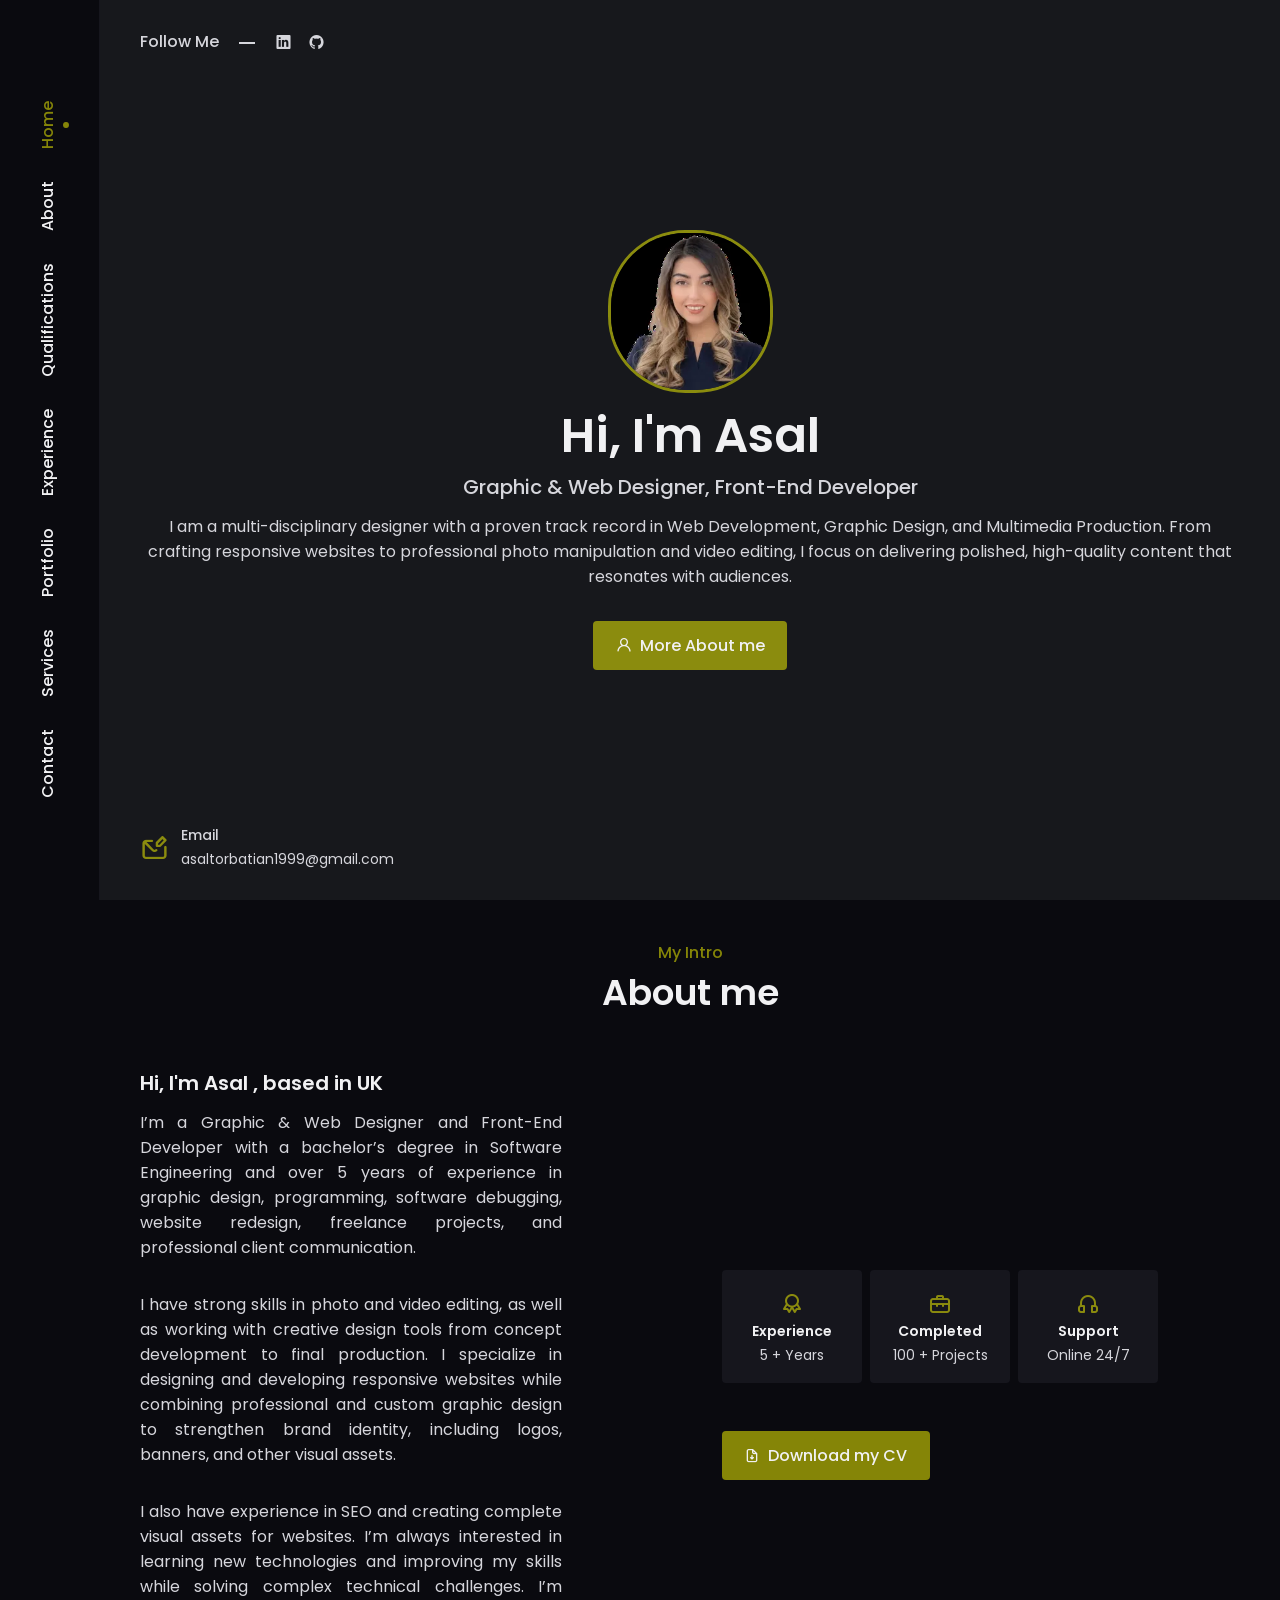
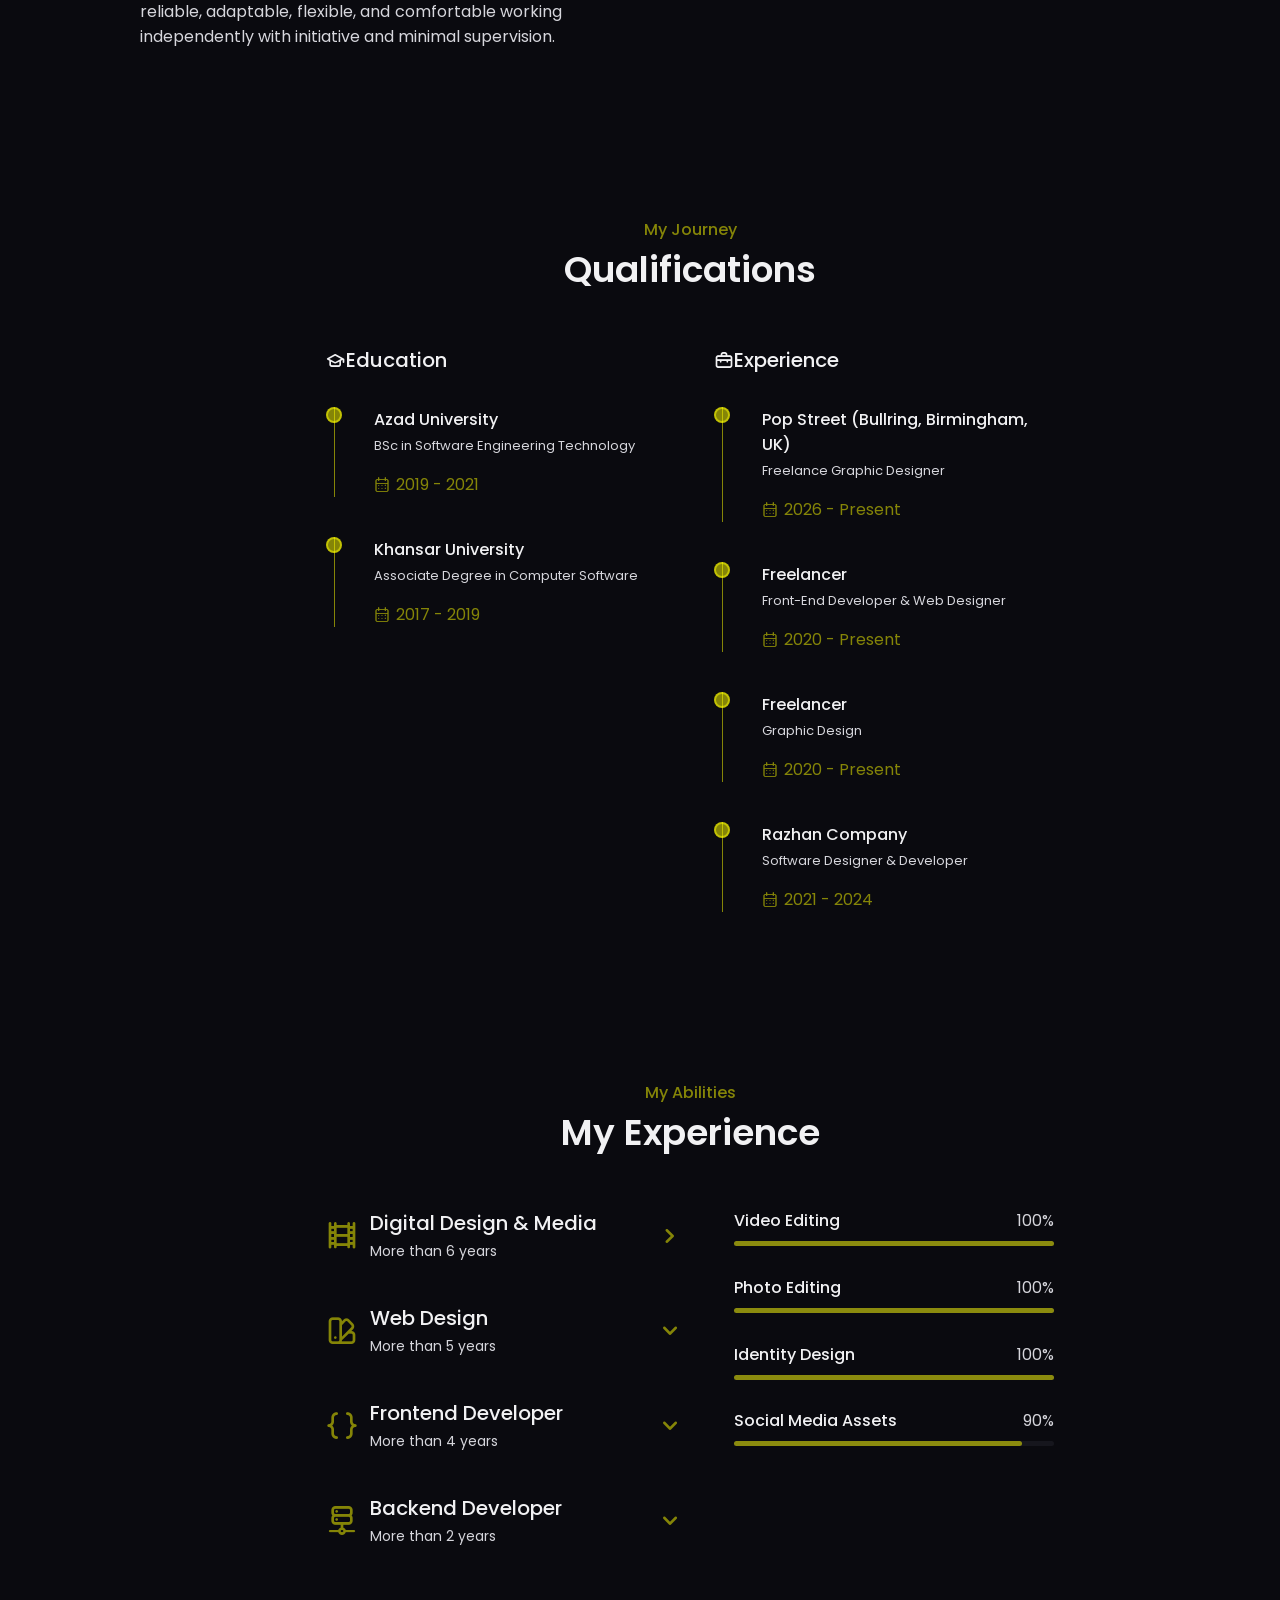
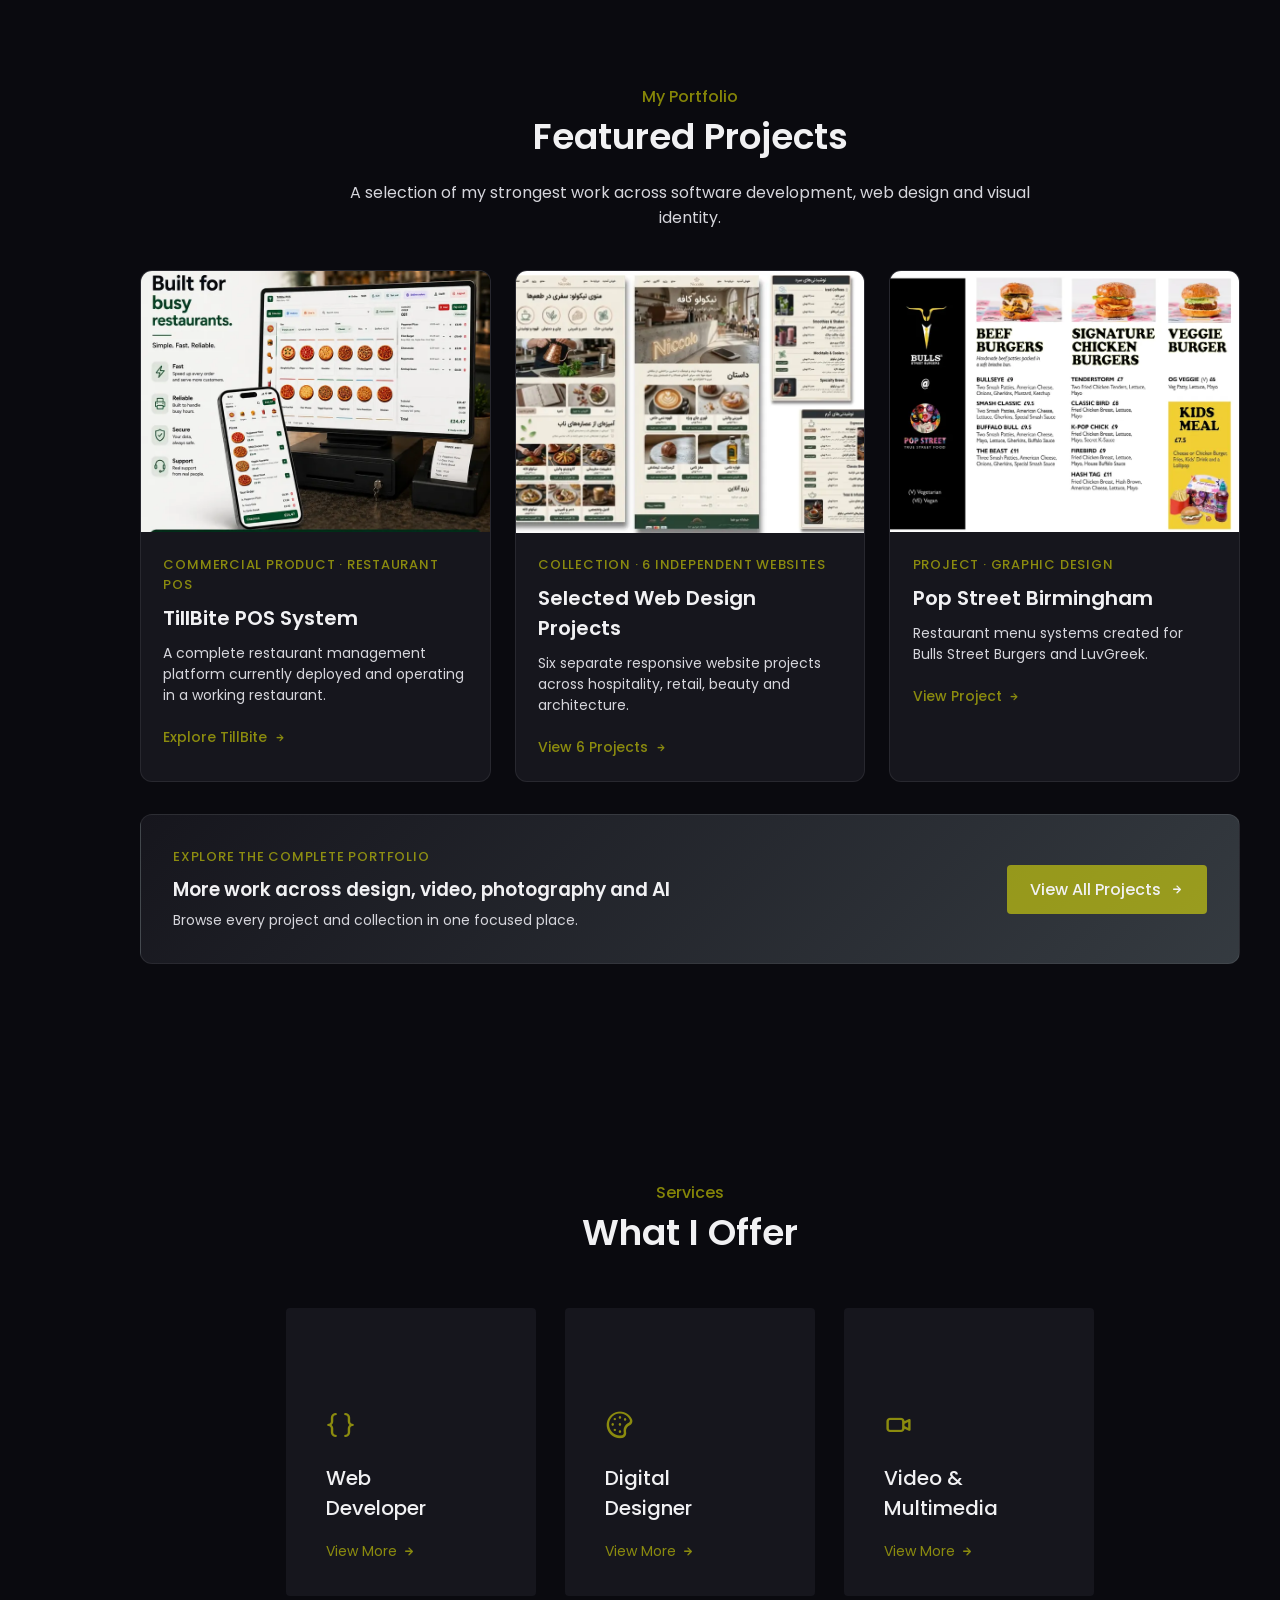
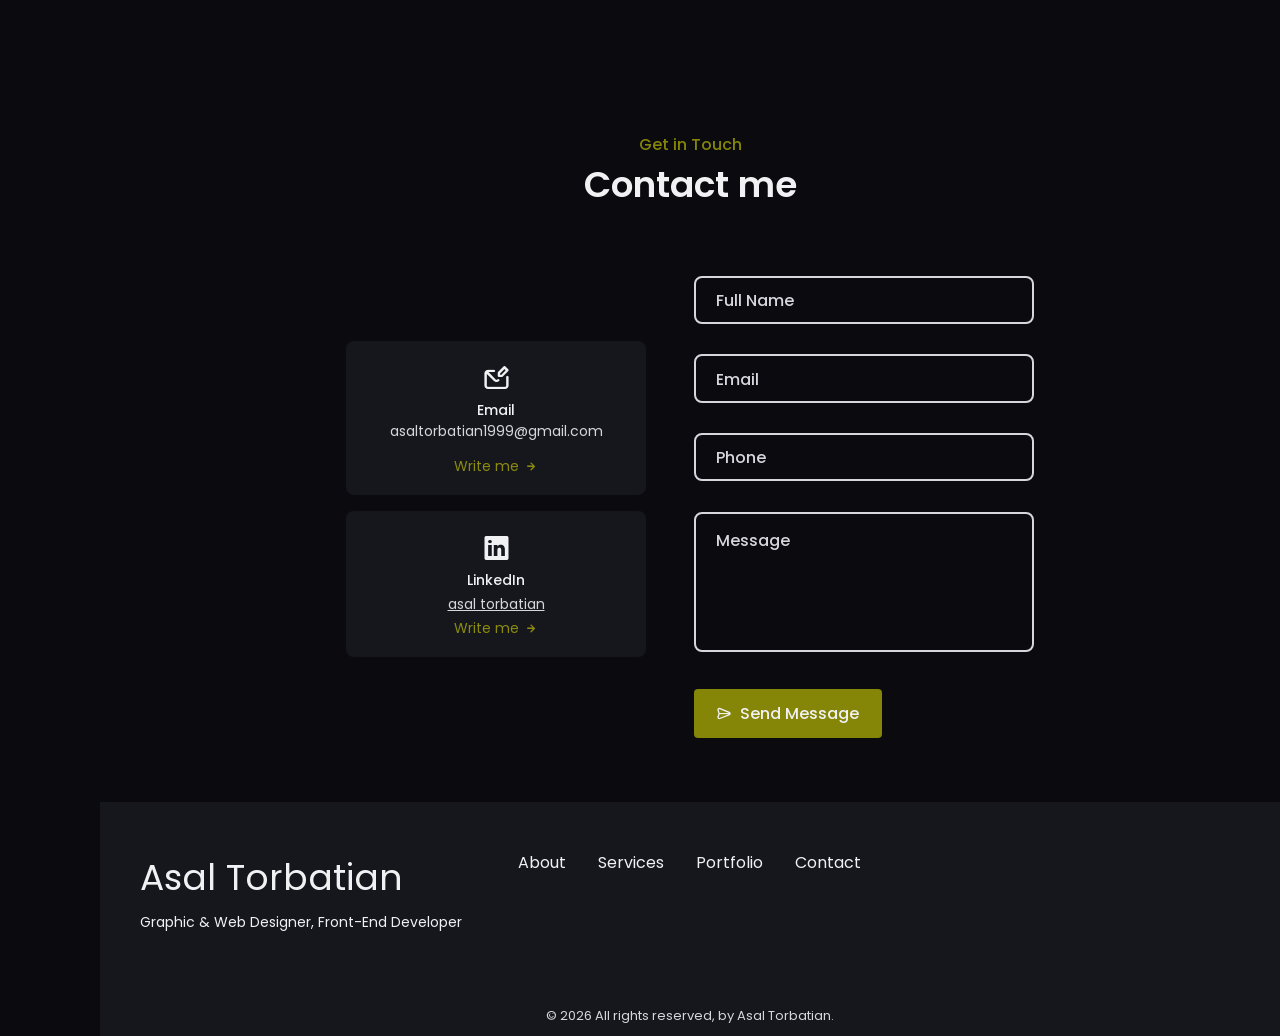
==== commit 89349c54: "Optimize mobile rendering performance" ====
--- a/index.html
+++ b/index.html
@@ -7,8 +7,25 @@
     <meta name="description" content="Portfolio of Asal Torbatian, a UK-based graphic and web designer and front-end developer specialising in digital design, responsive websites and multimedia.">
     <link rel="canonical" href="https://asall.site/">
     <link rel="icon" type="image/webp" href="Images/favicon.webp">
-    <link rel="preload" href="Resources/fonts/poppins-400.woff2" as="font" type="font/woff2" crossorigin><link rel="stylesheet" href="Resources/unicons.css">
-    <link rel="stylesheet" href="Resources/style.css">
+    <link rel="preload" href="Resources/fonts/poppins-400.woff2" as="font" type="font/woff2" crossorigin>
+    <link rel="preload" href="Resources/fonts/poppins-600.woff2" as="font" type="font/woff2" crossorigin>
+    <style>
+      @font-face{font-family:Poppins;font-style:normal;font-weight:400;font-display:swap;src:url('Resources/fonts/poppins-400.woff2') format('woff2')}
+      @font-face{font-family:Poppins;font-style:normal;font-weight:500;font-display:swap;src:url('Resources/fonts/poppins-500.woff2') format('woff2')}
+      @font-face{font-family:Poppins;font-style:normal;font-weight:600;font-display:swap;src:url('Resources/fonts/poppins-600.woff2') format('woff2')}
+      :root{--hue-color:242;--mirage-color:hsl(210,10%,23%);--title-color:hsl(var(--hue-color),8%,95%);--text-color:hsl(var(--hue-color),8%,85%);--body-color:hsl(var(--hue-color),19%,5%);--box-color:hsl(var(--hue-color),14%,10%);--body-font:Poppins,sans-serif;--biggest-font-size:3rem;--h1-font-size:2.25rem;--h3-font-size:1.25rem;--normal-font-size:1rem;--small-font-size:.875rem;--smaller-font-size:.813rem;--font-medium:500;--font-bold:600;--mb075:.75rem;--mb1:1rem;--mb15:1.5rem;--mb2:2rem;--mb25:2.5rem}
+      *{box-sizing:border-box;margin:0;padding:0}html{max-width:100%;overflow-x:hidden;scroll-behavior:smooth}body,button,input{font-family:var(--body-font);font-size:var(--normal-font-size)}body{background:var(--body-color);color:var(--text-color);max-width:100%;overflow-x:hidden}h1,h2,h3{color:var(--title-color);font-weight:var(--font-bold)}ul{list-style:none}a{text-decoration:none}img{height:auto;max-width:100%}button{cursor:pointer}button,input{border:0;outline:0}.container{margin-left:auto;margin-right:auto;max-width:1250px}.grid{display:grid}.button{align-items:center;background:#ffff0080;border-radius:.25rem;color:var(--title-color);column-gap:.5rem;display:inline-flex;font-weight:var(--font-medium);padding:.75rem 1.4rem;position:relative;z-index:1}
+      .sidebar{background:var(--body-color);border-right:1px solid var(--box-color);height:100vh;position:fixed;width:100px}.nav-menu{position:fixed;transform:rotate(-90deg) translateX(-100%);transform-origin:left top;width:100vh}.menu,.nav-list{display:flex}.nav-list{flex-direction:row-reverse;margin:-2px auto 0}.nav-link{color:var(--title-color);float:right;font-weight:var(--font-medium);height:100%;line-height:100px;padding:0 1rem;position:relative}.nav-toggle{align-items:center;background:#ffff0080;border-radius:.25rem;color:var(--title-color);display:none;font-size:1.2rem;height:44px;justify-content:center;position:fixed;right:1.5rem;top:2rem;width:44px;z-index:999}.nav-close{align-items:center;cursor:pointer;display:none;font-size:1.5rem;height:44px;justify-content:center;position:absolute;right:1.25rem;top:1rem;width:44px}.nav-link.active-link,.nav-link:hover{color:#ffff0080}
+      .main{margin-left:100px}.home{background:url('Resources/home-bg2.webp') center/cover;height:100vh}.home-container{align-items:center;height:100%;position:relative}.home-social{align-items:center;column-gap:3.5rem;display:flex;left:0;position:absolute;top:1.8rem}.home-social-follow{font-weight:var(--font-medium);position:relative}.home-social-follow:after{background:var(--text-color);content:'';height:2px;position:absolute;right:-45%;top:50%;width:1rem}.home-social-links{column-gap:1rem;display:inline-flex}.home-social-link{color:var(--text-color);font-size:1.08rem}.home-img{display:none}.home-title{font-size:var(--biggest-font-size)}.home-subtitle{font-size:var(--h3-font-size);font-weight:var(--font-medium);margin-bottom:var(--mb075)}.home-description{margin-bottom:var(--mb2)}.my-info{bottom:1.8rem;column-gap:1.8rem;display:flex;left:0;position:absolute}.info-item{align-items:center;display:flex}.info-title,.info-subtitle{font-size:var(--small-font-size)}.info-title{font-weight:var(--font-medium)}.info-icon{color:#ffff0080;font-size:1.8rem;margin-right:var(--mb075)}
+      @media(max-width:1408px){.container{margin-left:var(--mb25);margin-right:var(--mb25)}}
+      @media(max-width:1024px){:root{--biggest-font-size:2rem;--h1-font-size:1.5rem;--h3-font-size:1.125rem;--normal-font-size:.938rem;--small-font-size:.813rem;--smaller-font-size:.75rem}.container{margin-left:var(--mb15);margin-right:var(--mb15)}}
+      @media(max-width:800px){.sidebar{transform:translateX(-100%);width:100%;z-index:999}.sidebar.show-sidebar{transform:translateX(0)}.nav-logo,.btn-share{display:none}.nav-menu{display:flex;height:100%;justify-content:center;transform:none;width:100%}.nav-list{align-items:center;flex-direction:column;height:100%;justify-content:center}.nav-link{line-height:1.5;padding:1rem 0}.nav-close,.nav-toggle{display:flex}.main{margin-left:0}}
+      @media(max-width:576px){.nav-toggle{left:1.5rem;right:auto}.home{align-items:initial;background-image:none;height:initial;padding:7rem 0 2rem}.home-container{row-gap:2rem}.my-info{display:none}.home-social{flex-direction:column;left:auto;right:1rem;row-gap:3.5rem;top:-5rem}.home-social-follow{font-size:var(--smaller-font-size);transform:rotate(90deg)}.home-social-links{flex-direction:column;row-gap:.25rem}.home-social-link{font-size:var(--normal-font-size)}}
+      @media(max-width:350px){.container{margin-left:var(--mb1);margin-right:var(--mb1)}.home-title{font-size:var(--h1-font-size)}.home-subtitle{font-size:var(--normal-font-size)}}
+    </style>
+    <link rel="preload" href="Resources/style.css?v=20260826" as="style" onload="this.onload=null;this.rel='stylesheet'">
+    <link rel="preload" href="Resources/unicons.css?v=20260826" as="style" onload="this.onload=null;this.rel='stylesheet'">
+    <noscript><link rel="stylesheet" href="Resources/style.css?v=20260826"><link rel="stylesheet" href="Resources/unicons.css?v=20260826"></noscript>
     <meta property="og:title" content="Asal Torbatian | Portfolio">
 <meta property="og:description" content="Graphic & Web Designer, Front-End Developer">
 <meta property="og:image" content="https://asall.site/Images/preview.webp">
@@ -122,7 +139,7 @@
            <!--  <img src="Images/IMG_2713.webp" alt="" class="home-img">-->
 
             <div class="home-data" style="text-align: center;">
-               <img src="Images/IMG_27133.webp" alt="Asal" style="max-width:15%; border-radius: 47%; max-width: 15%; border: 3px solid #8b8c0e; object-fit: cover;" width="502" height="497" srcset="Images/responsive/IMG_27133-480.webp 480w, Images/IMG_27133.webp 502w" sizes="160px" fetchpriority="high">
+               <img src="Images/IMG_27133.webp" alt="Asal" style="max-width:15%; border-radius: 47%; border: 3px solid #8b8c0e; object-fit: cover;" width="502" height="497" srcset="Images/responsive/IMG_27133-160.webp 160w, Images/responsive/IMG_27133-256.webp 256w, Images/responsive/IMG_27133-480.webp 480w, Images/IMG_27133.webp 502w" sizes="(max-width: 576px) 15vw, 190px" fetchpriority="high">
                 <h1 class="home-title">Hi, I'm Asal</h1>
                 <p class="home-subtitle">Graphic & Web Designer, Front-End Developer</p>
                 <p class="home-description">I am a multi-disciplinary designer with a proven track record in Web Development,
@@ -939,7 +956,7 @@
 
     <!-- Scroll to Top Button -->
 
-    <script src="Resources/main.js?v=20260825"></script>
+    <script src="Resources/main.js?v=20260826"></script>
      
 </body>
 </html>
